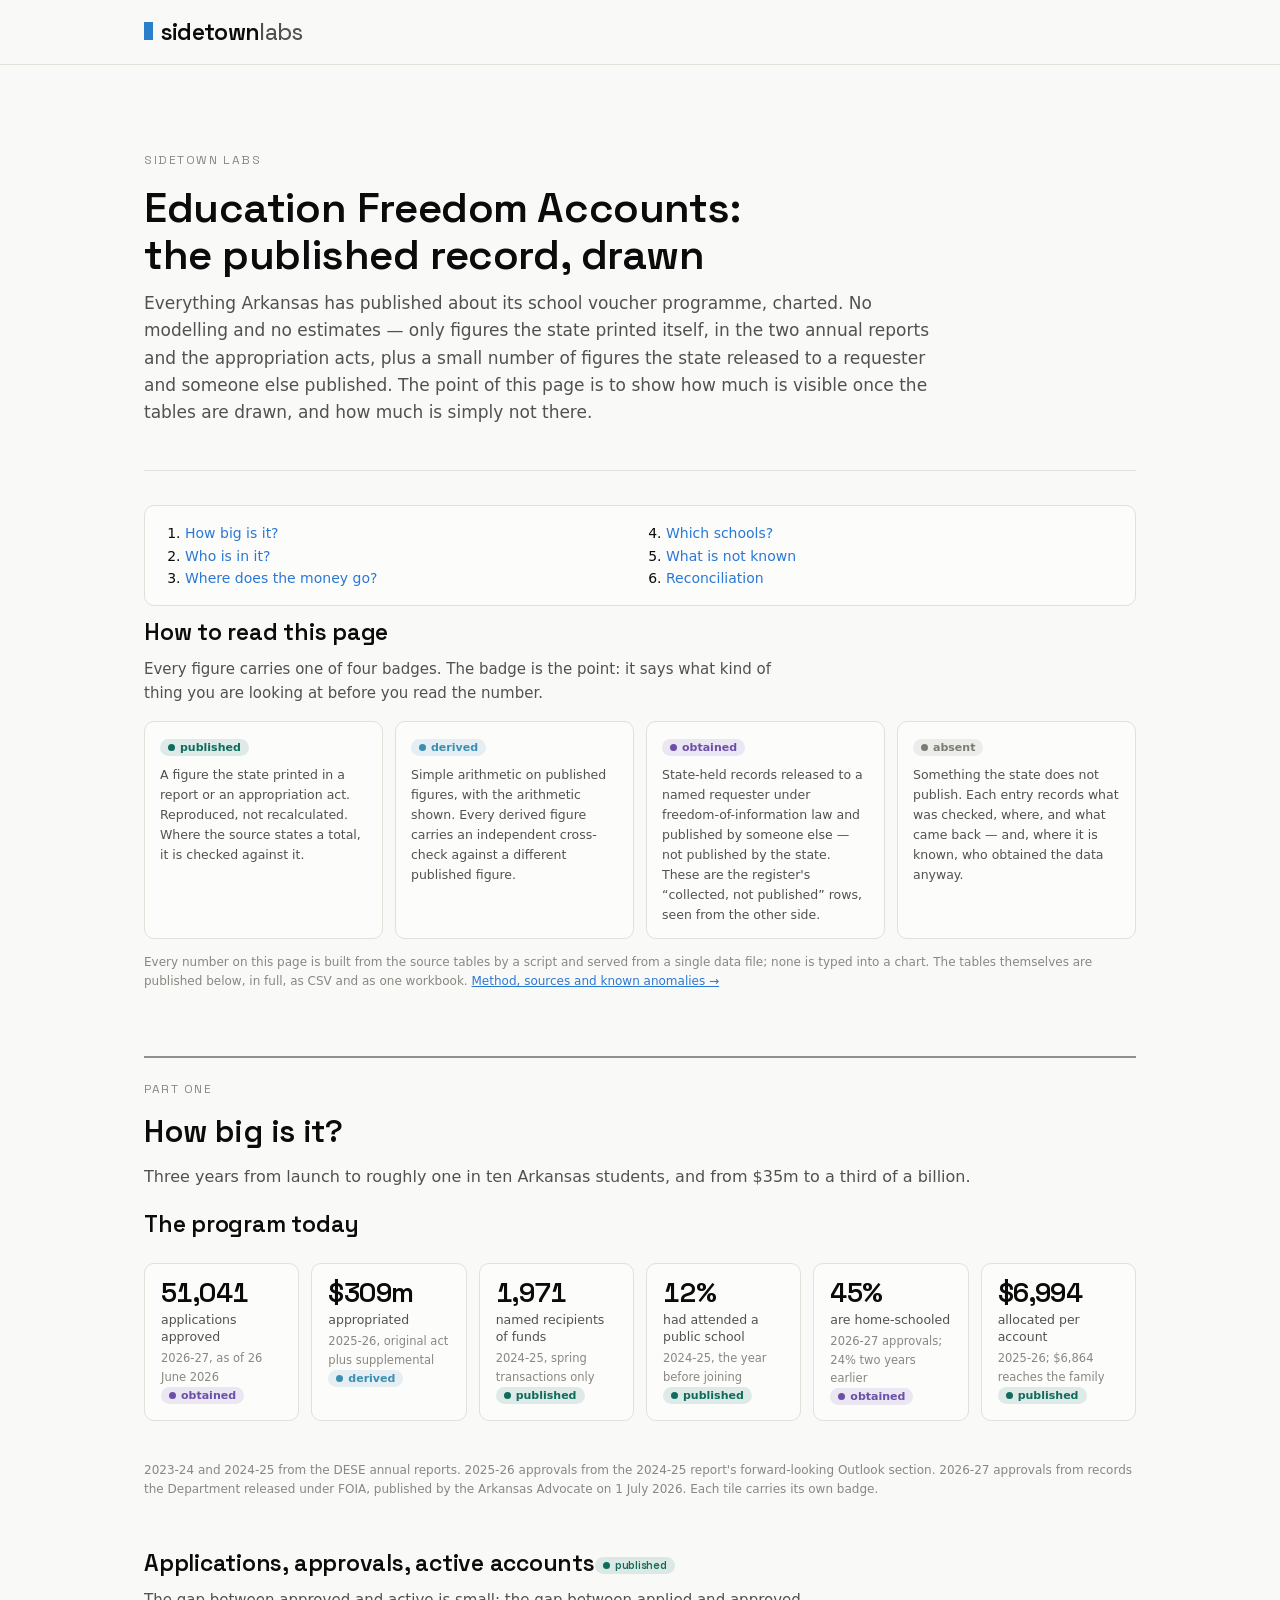
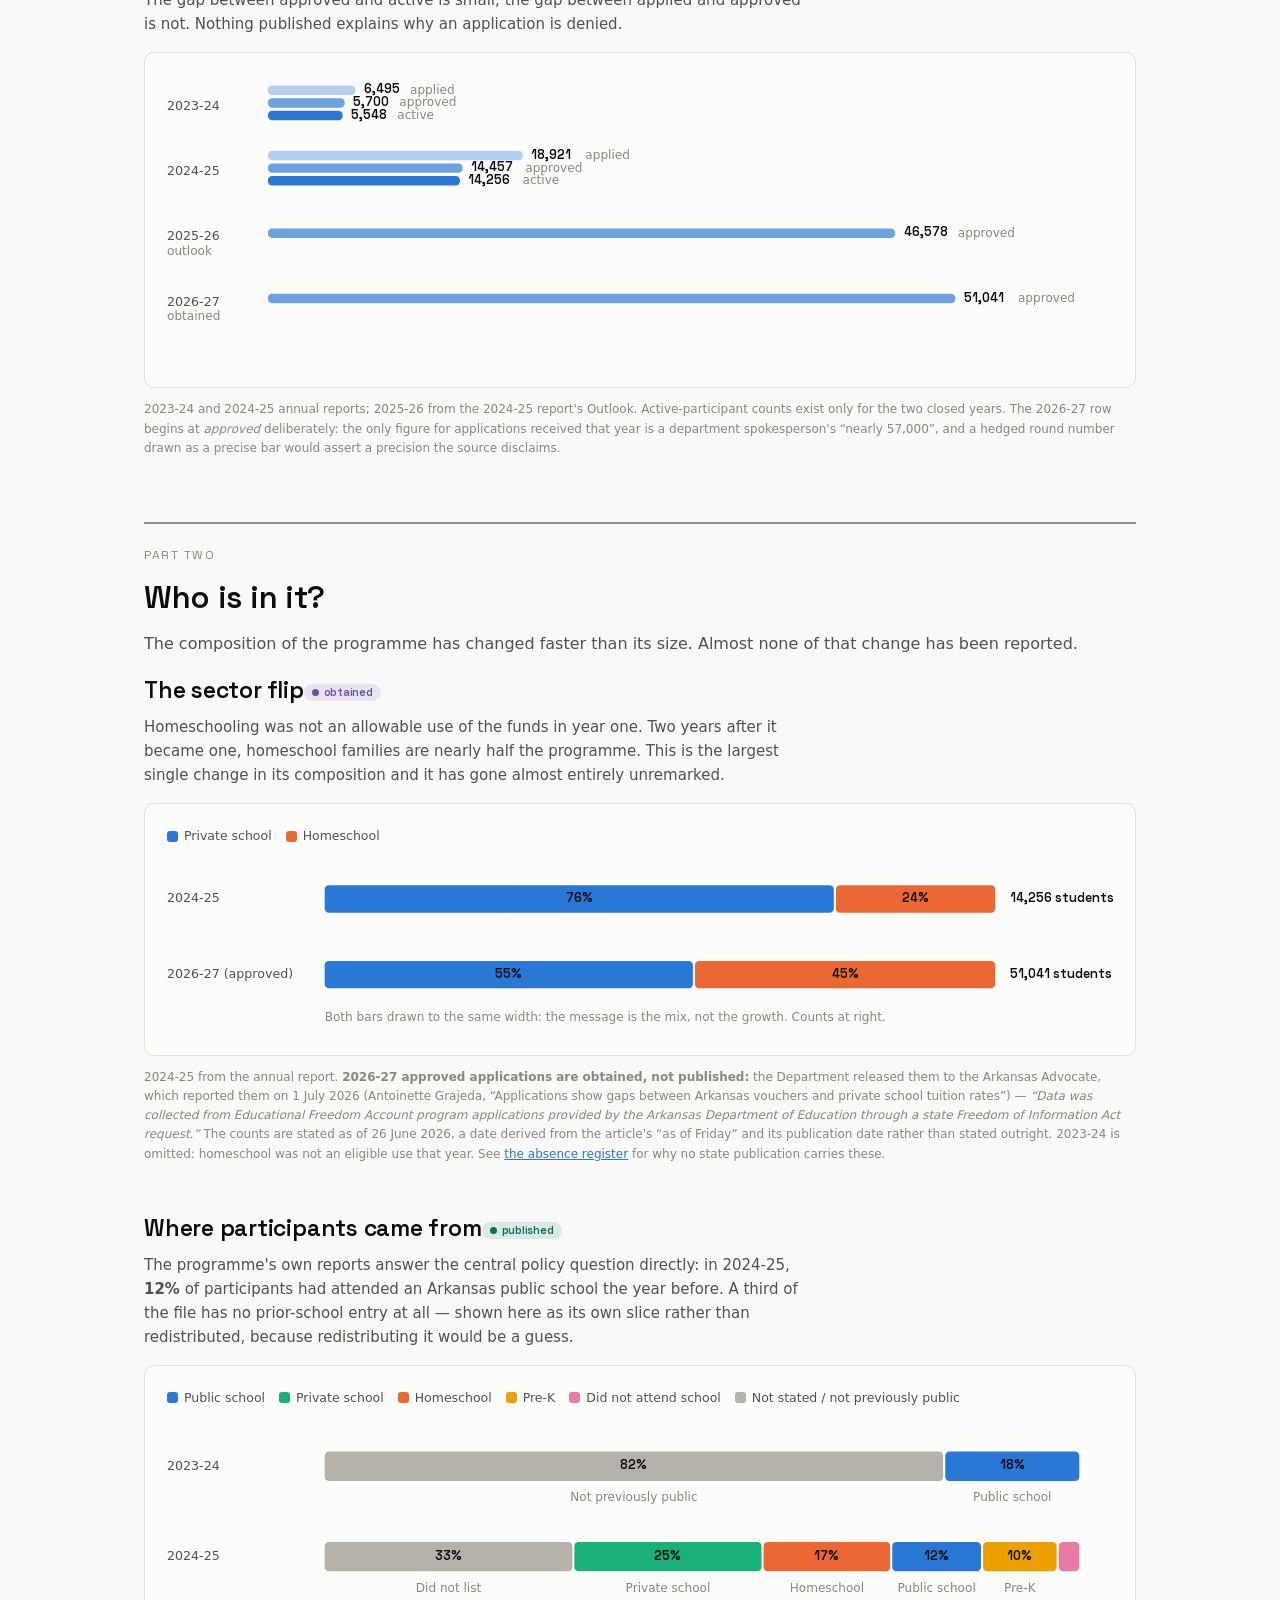
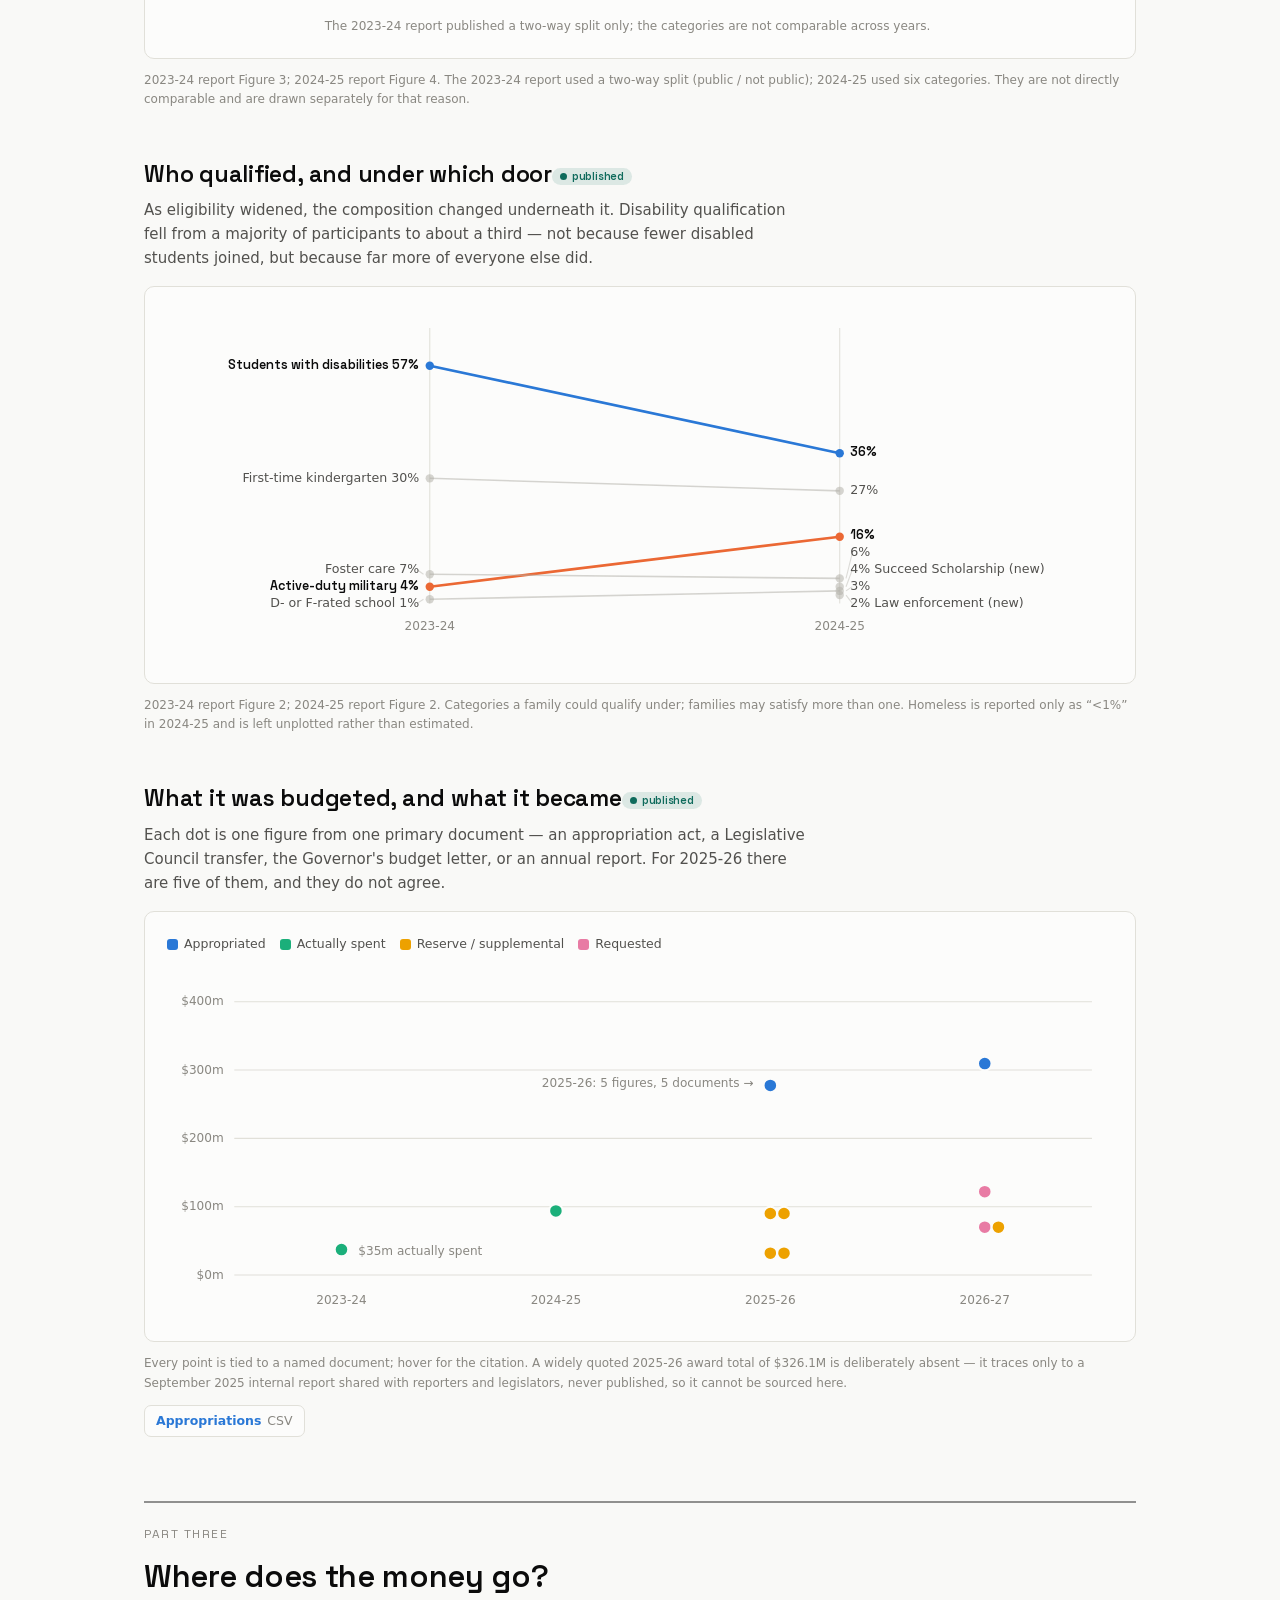
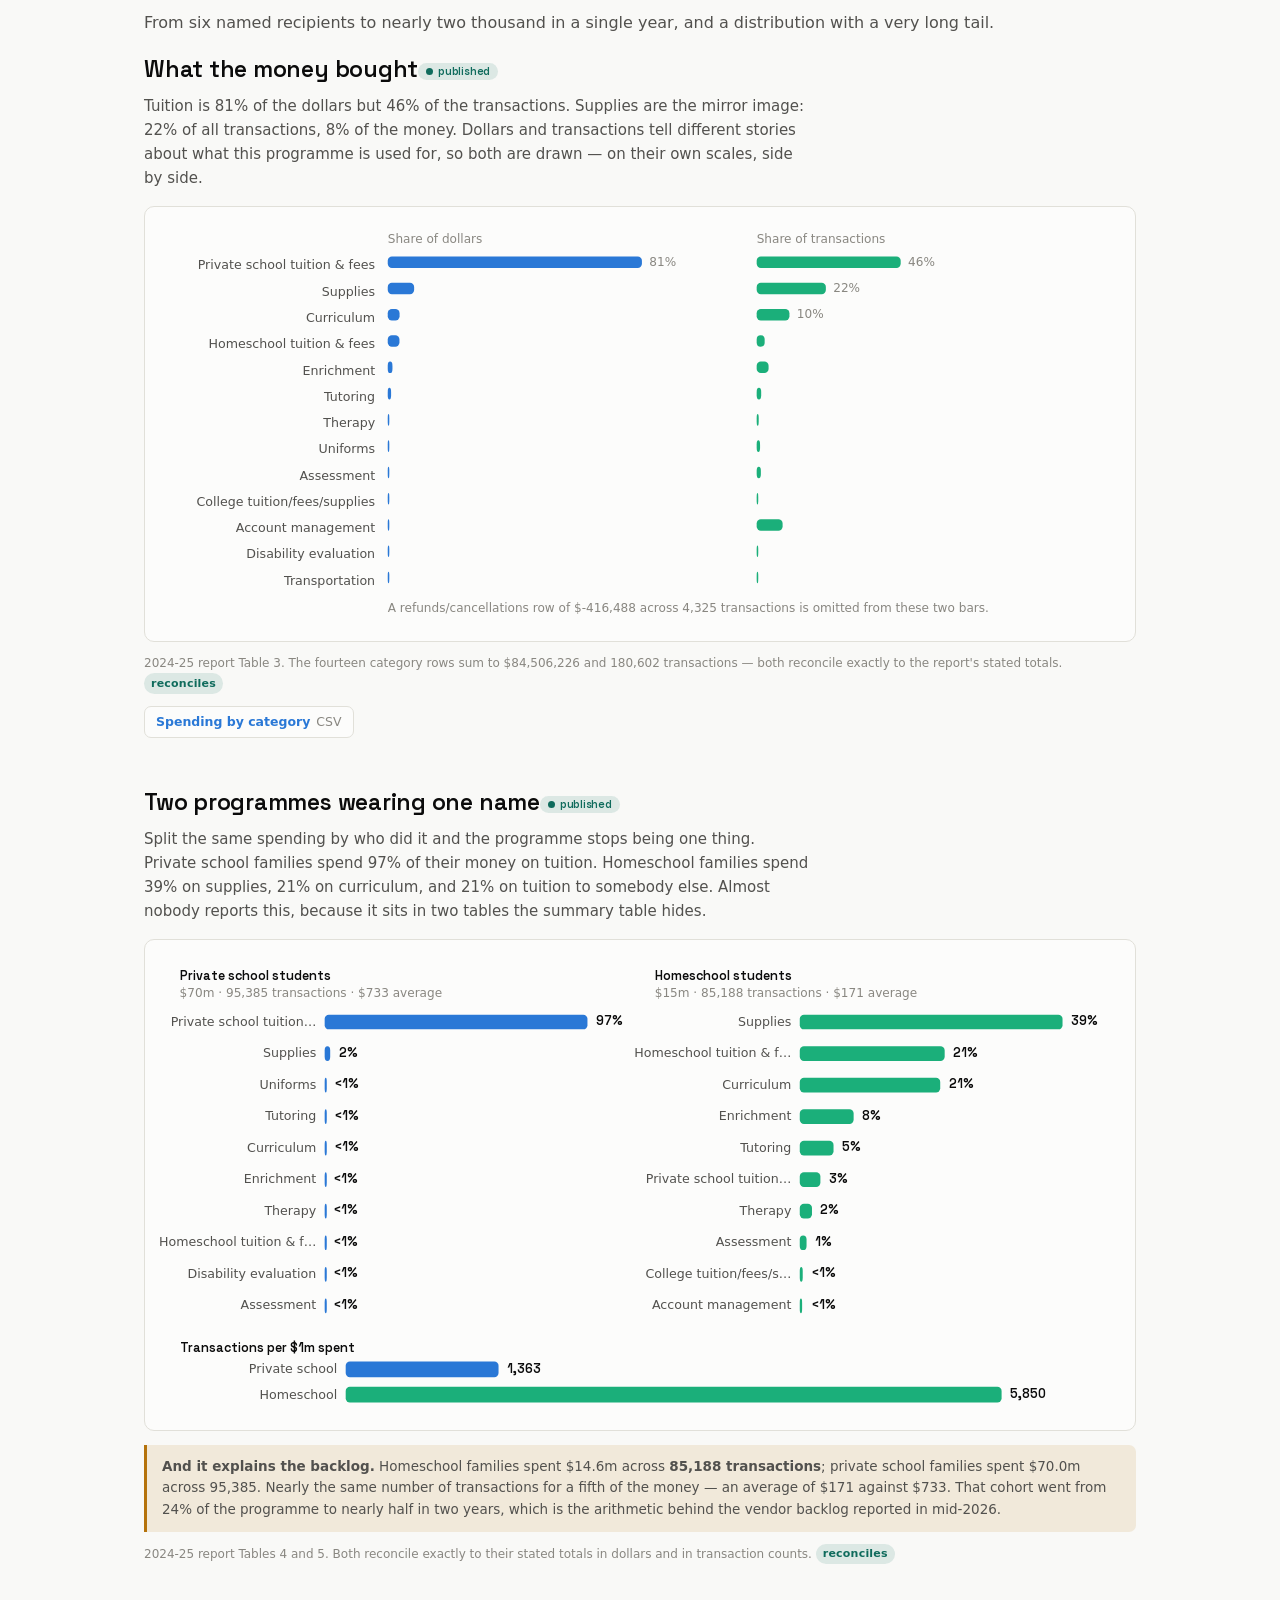
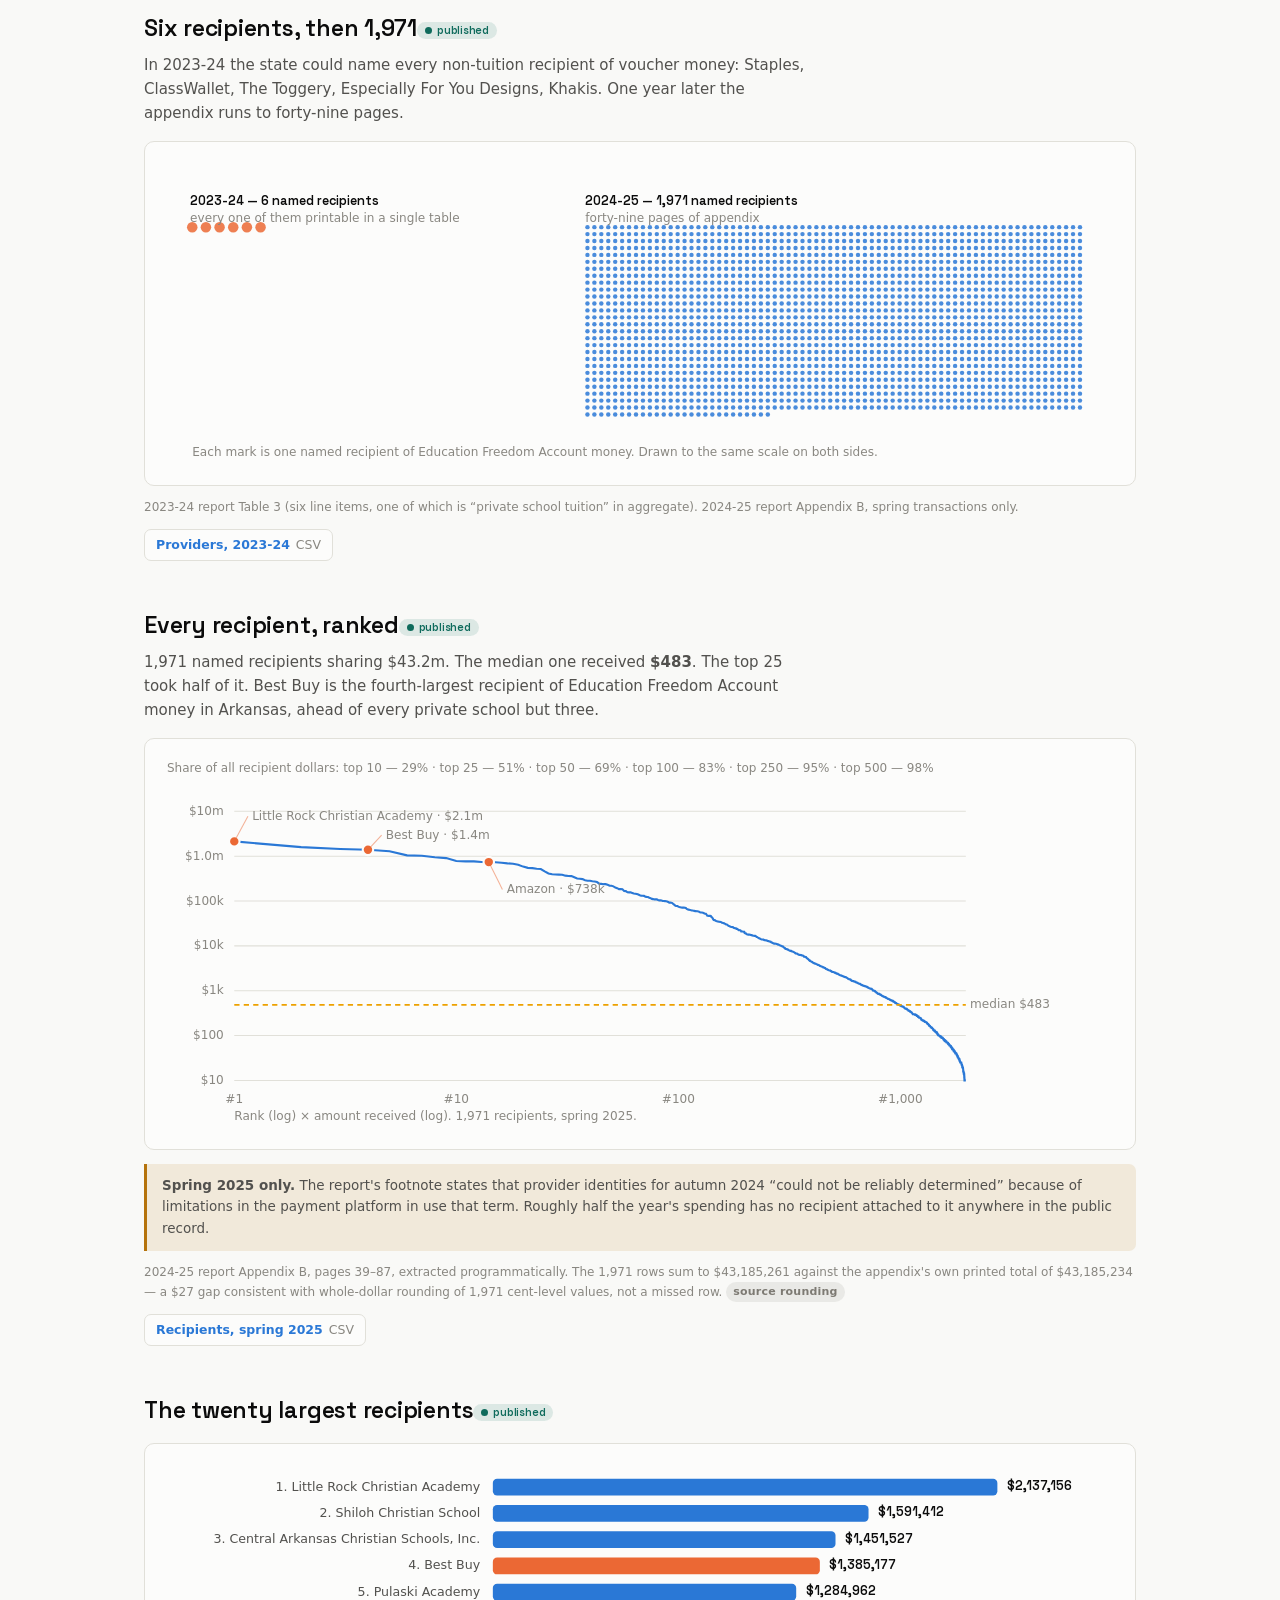
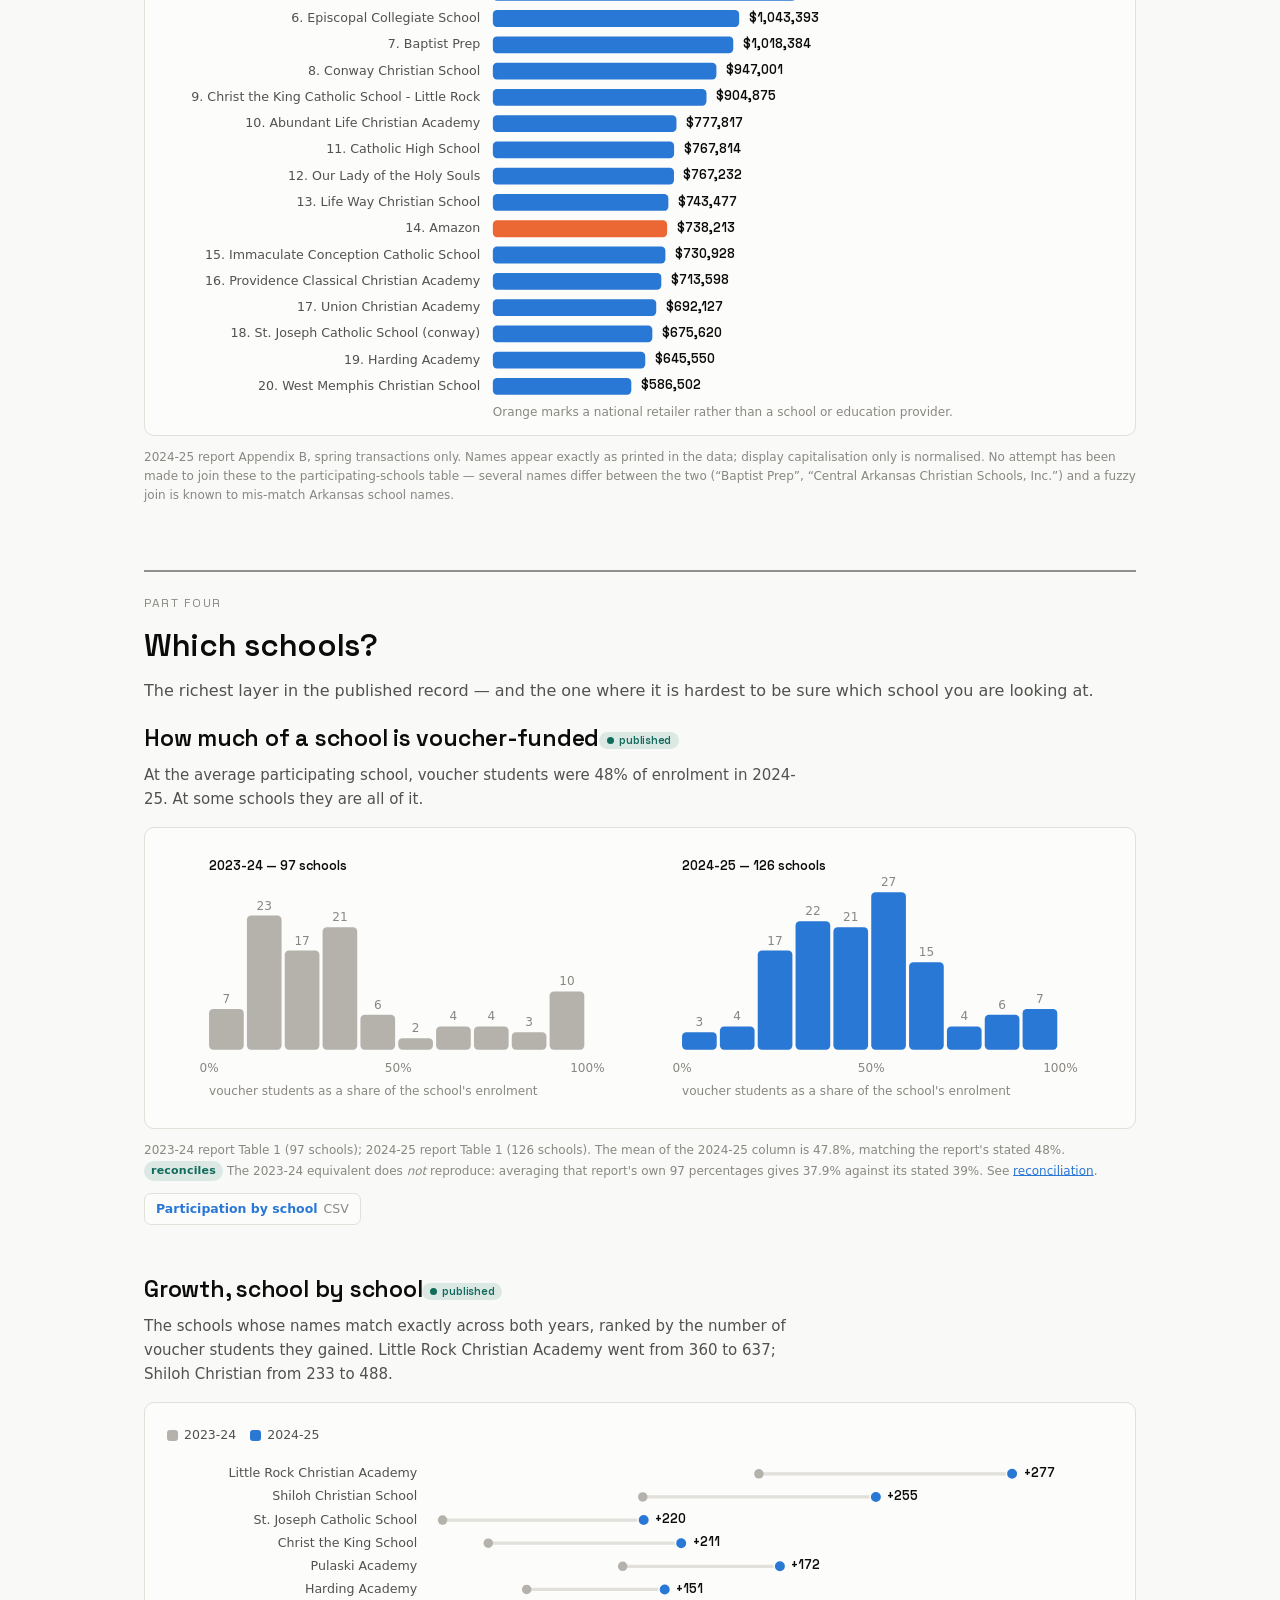
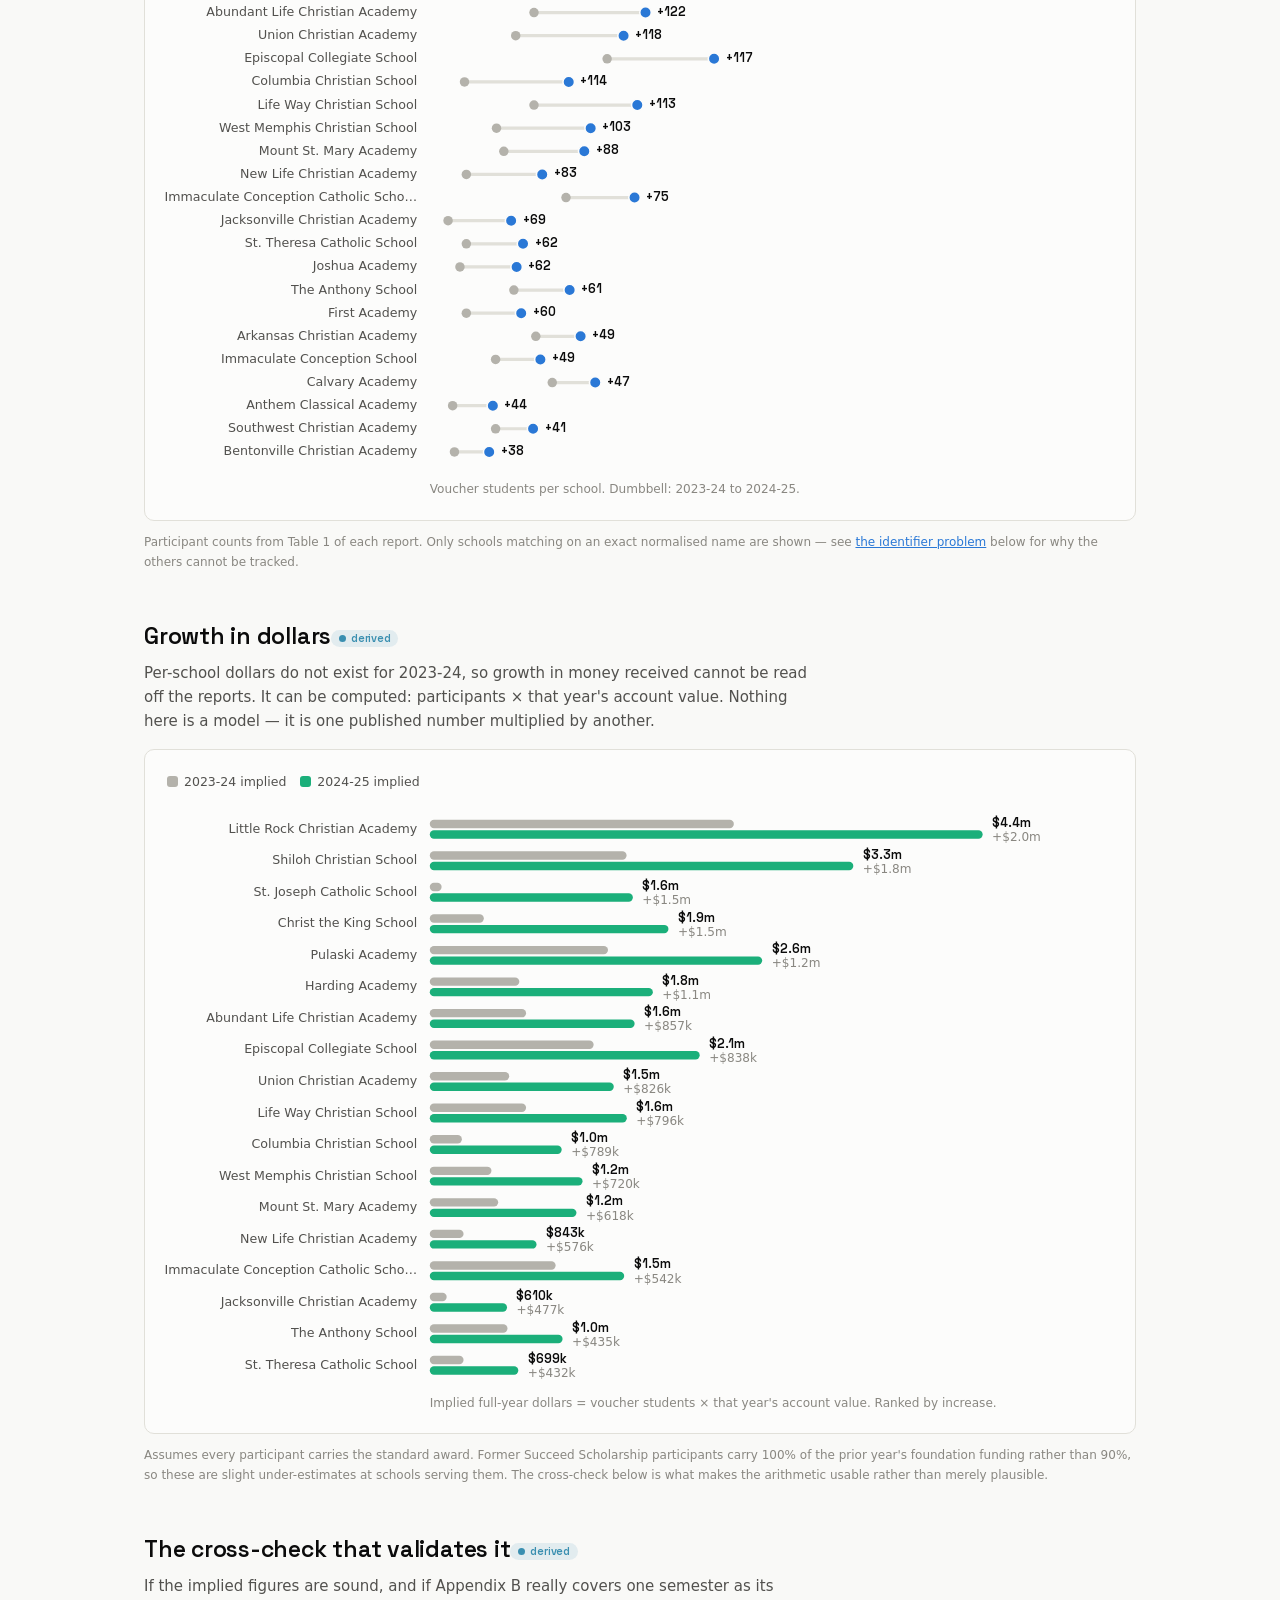
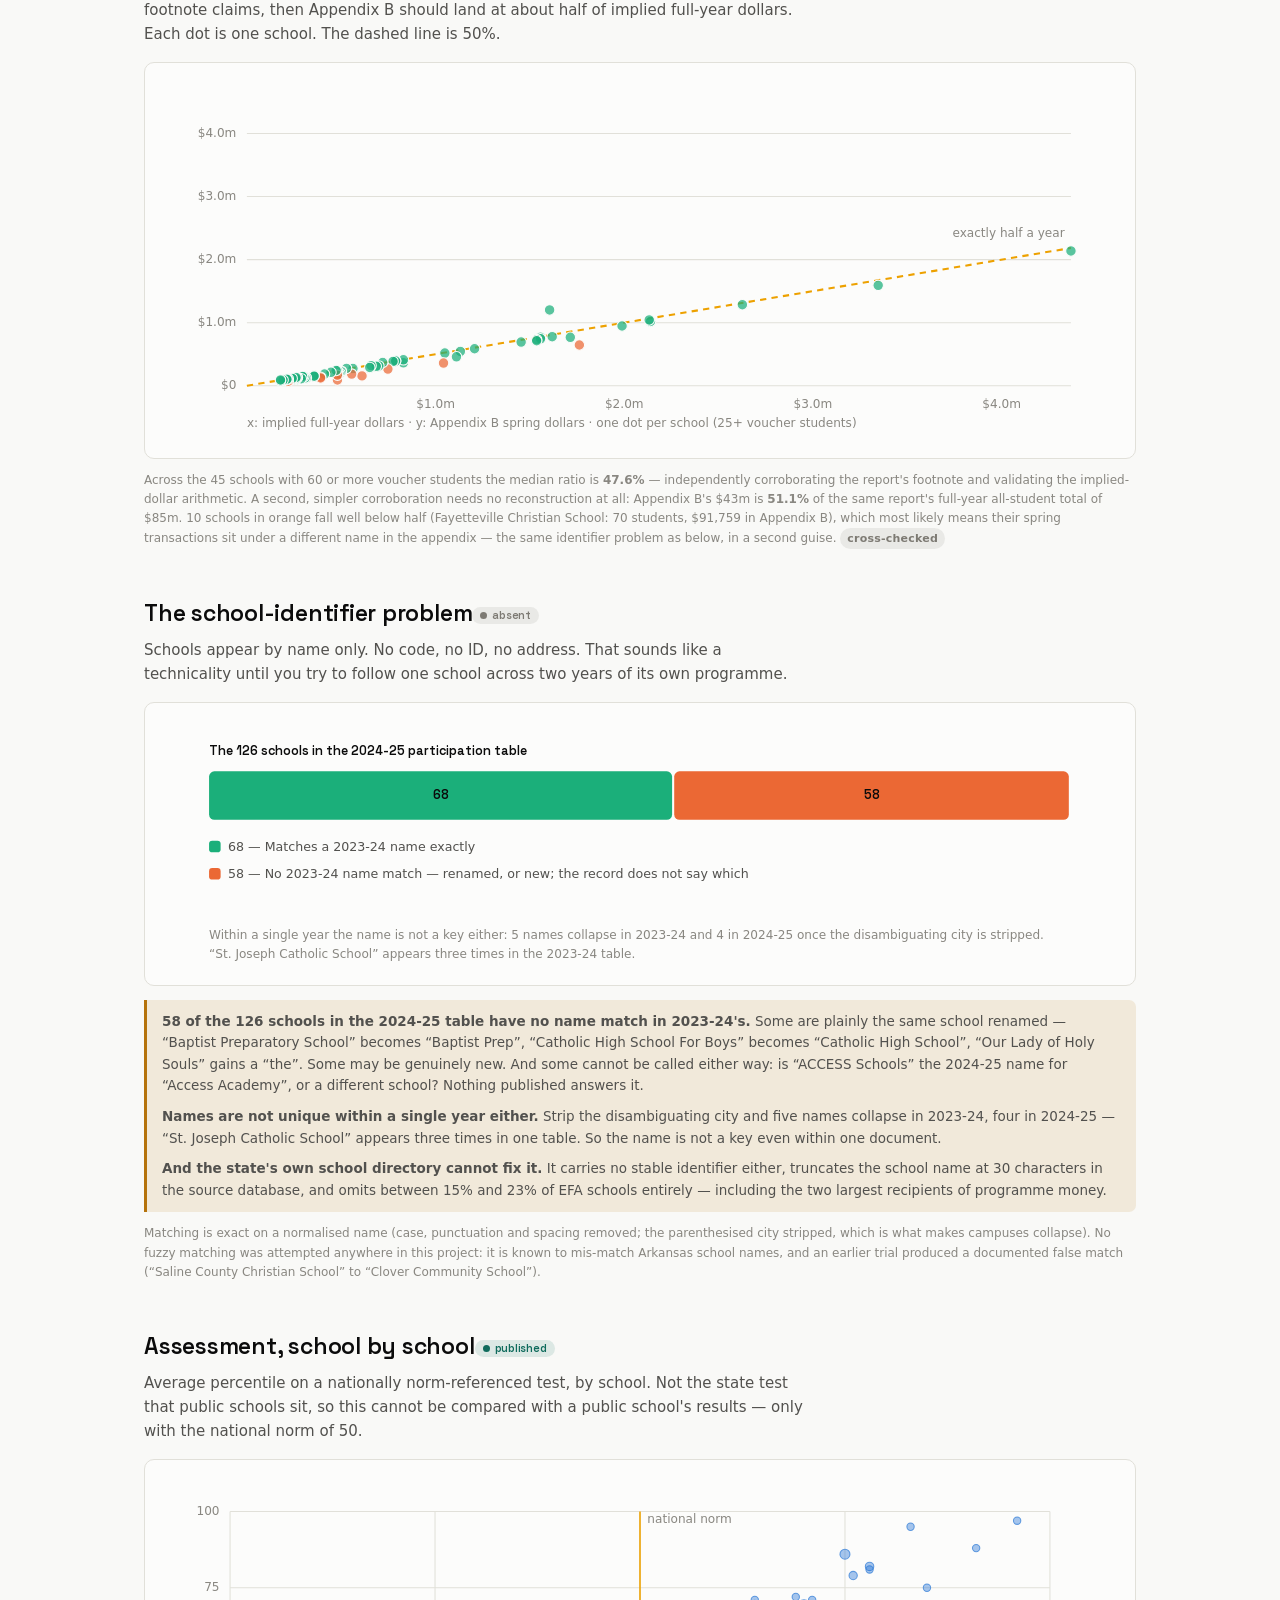
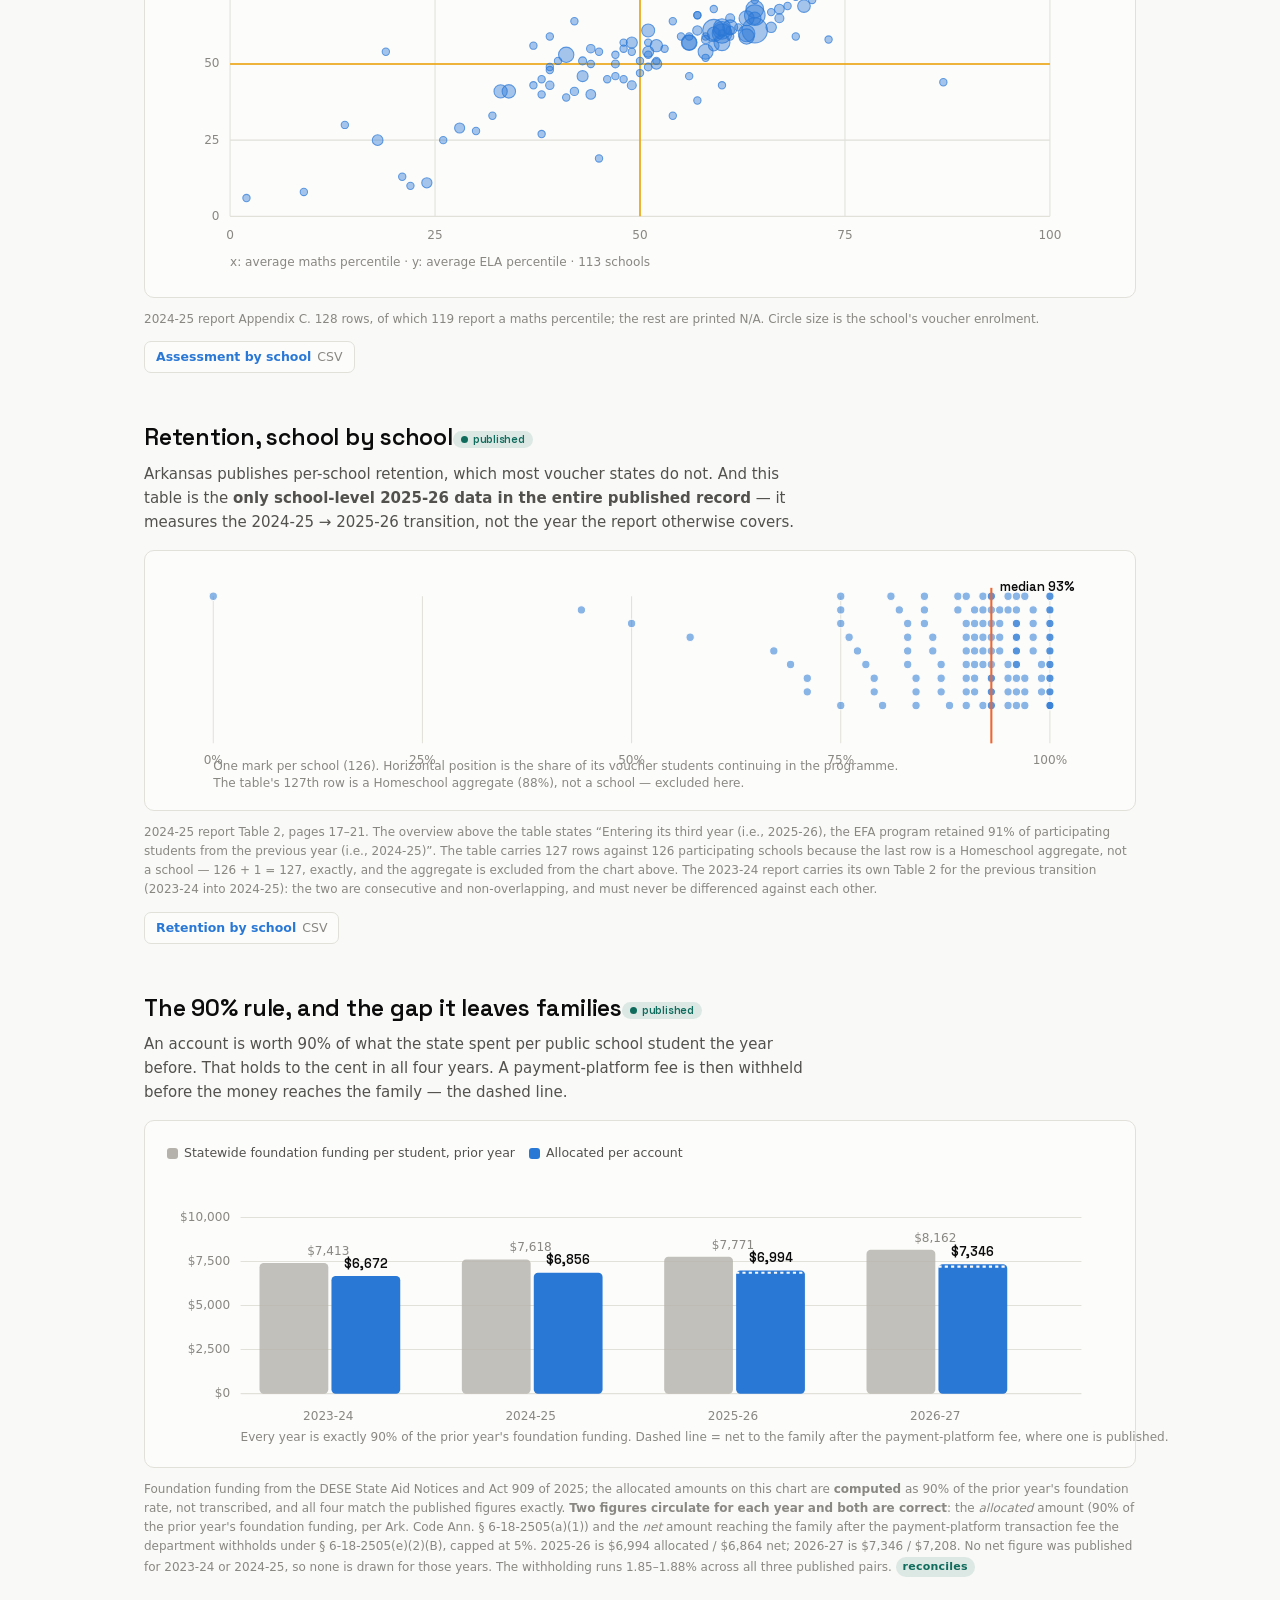
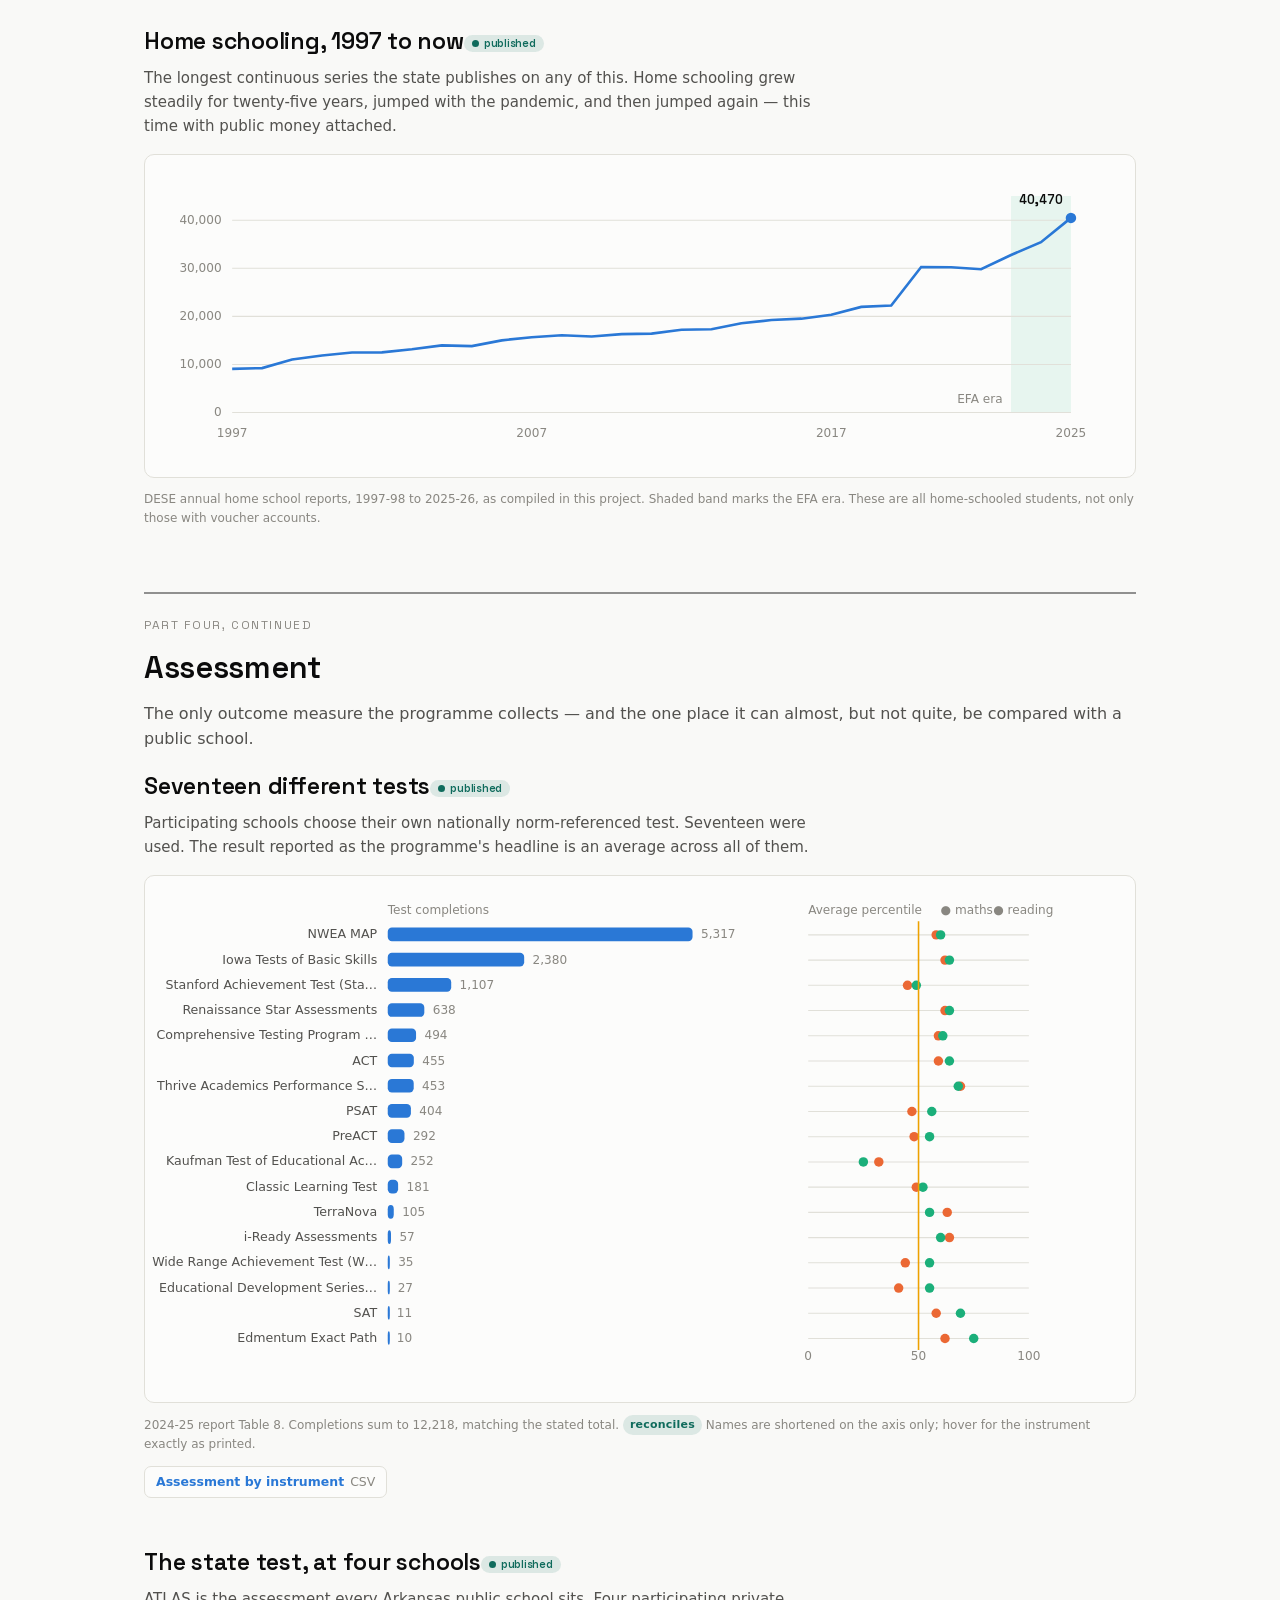
==== index.html @ b0ef3294 "Sync public surface with private source (no prior Private-source-commit marker in OUT_DIR's history " ====
<!doctype html>
<html lang="en">
<head>
<meta charset="utf-8">
<meta name="viewport" content="width=device-width, initial-scale=1">
<title>Education Freedom Accounts — the published record, drawn</title>
<meta name="description" content="Everything Arkansas has published about its Education Freedom Account voucher programme, charted from the state's own reports — with a verified register of what it does not publish.">
<link rel="canonical" href="https://arkansas-efa.sidetownlabs.com/">
<meta property="og:type" content="website">
<meta property="og:title" content="Education Freedom Accounts — the published record, drawn">
<meta property="og:description" content="Everything Arkansas has published about its school voucher programme, charted. Every figure badged published, derived, obtained or absent.">
<meta property="og:url" content="https://arkansas-efa.sidetownlabs.com/">
<meta property="og:image" content="https://arkansas-efa.sidetownlabs.com/og-image.png">
<meta name="twitter:card" content="summary_large_image">
<link rel="icon" type="image/svg+xml" href="favicon.svg">
<link rel="stylesheet" href="app.css">
</head>
<body>
<a class="skip-link" href="#main">Skip to content</a>

<header class="site-header">
  <div class="page-wide">
    <a class="wordmark" href="https://sidetownlabs.com/">
      <span class="caret" aria-hidden="true"></span><span class="st">sidetown</span><span class="lb">labs</span>
    </a>
  </div>
</header>

<div class="page-wide">
<main id="main" tabindex="-1">

<header class="masthead">
  <p class="kicker">Sidetown Labs</p>
  <h1>Education Freedom Accounts:<br>the published record, drawn</h1>
  <p class="lede">Everything Arkansas has published about its school voucher programme, charted.
  No modelling and no estimates — only figures the state printed itself, in the two annual
  reports and the appropriation acts, plus a small number of figures the state released to a
  requester and someone else published. The point of this page is to show how much is visible
  once the tables are drawn, and how much is simply not there.</p>
</header>

<nav class="toc" aria-label="Contents">
  <ol>
    <li><a href="#p1">How big is it?</a></li>
    <li><a href="#p2">Who is in it?</a></li>
    <li><a href="#p3">Where does the money go?</a></li>
    <li><a href="#p4">Which schools?</a></li>
    <li><a href="#p5">What is not known</a></li>
    <li><a href="#recon">Reconciliation</a></li>
  </ol>
</nav>

<section id="howto">
  <h2>How to read this page</h2>
  <p>Every figure carries one of four badges. The badge is the point: it says what kind of thing
  you are looking at before you read the number.</p>
  <div class="howto">
    <div><span class="verify-badge" data-verify="published"><span class="verify-dot"></span>published</span>
      <p>A figure the state printed in a report or an appropriation act. Reproduced, not
      recalculated. Where the source states a total, it is checked against it.</p></div>
    <div><span class="verify-badge" data-verify="derived"><span class="verify-dot"></span>derived</span>
      <p>Simple arithmetic on published figures, with the arithmetic shown. Every derived figure
      carries an independent cross-check against a different published figure.</p></div>
    <div><span class="verify-badge" data-verify="obtained"><span class="verify-dot"></span>obtained</span>
      <p>State-held records released to a named requester under freedom-of-information law and
      published by someone else &mdash; not published by the state. These are the register's
      &ldquo;collected, not published&rdquo; rows, seen from the other side.</p></div>
    <div><span class="verify-badge" data-verify="absent"><span class="verify-dot"></span>absent</span>
      <p>Something the state does not publish. Each entry records what was checked, where, and
      what came back &mdash; and, where it is known, who obtained the data anyway.</p></div>
  </div>
  <p class="srcline" style="margin-top:14px">Every number on this page is built from the source
  tables by a script and served from a single data file; none is typed into a chart. The tables
  themselves are published below, in full, as CSV and as one workbook.
  <a href="methodology.html">Method, sources and known anomalies &rarr;</a></p>
</section>

<!-- ══ PART ONE ══════════════════════════════════════════════════════════ -->
<div class="part" id="p1"><p class="n">Part one</p><h2>How big is it?</h2>
<p>Three years from launch to roughly one in ten Arkansas students, and from $35m to a third of
a billion.</p></div>

<section id="scale">
  <h2>The program today</h2>
  <div class="hero-stats" id="kpis"></div>
  <p class="srcline">2023-24 and 2024-25 from the DESE annual reports. 2025-26 approvals from the
  2024-25 report's forward-looking Outlook section. 2026-27 approvals from records the Department
  released under FOIA, published by the Arkansas Advocate on 1 July 2026. Each tile carries its
  own badge.</p>
</section>

<section id="funnel">
  <h2>Applications, approvals, active accounts<span class="verify-badge" data-verify="published"><span class="verify-dot"></span>published</span></h2>
  <p>The gap between approved and active is small; the gap between applied and approved is not.
  Nothing published explains why an application is denied.</p>
  <div class="card"><div id="c-funnel"></div></div>
  <p class="srcline">2023-24 and 2024-25 annual reports; 2025-26 from the 2024-25 report's Outlook.
  Active-participant counts exist only for the two closed years. The 2026-27 row begins at
  <em>approved</em> deliberately: the only figure for applications received that year is a
  department spokesperson's &ldquo;nearly 57,000&rdquo;, and a hedged round number drawn as a
  precise bar would assert a precision the source disclaims.</p>
</section>

<!-- ══ PART TWO ══════════════════════════════════════════════════════════ -->
<div class="part" id="p2"><p class="n">Part two</p><h2>Who is in it?</h2>
<p>The composition of the programme has changed faster than its size. Almost none of that change
has been reported.</p></div>

<section id="sector">
  <h2>The sector flip<span class="verify-badge" data-verify="obtained"><span class="verify-dot"></span>obtained</span></h2>
  <p>Homeschooling was not an allowable use of the funds in year one. Two years after it became
  one, homeschool families are nearly half the programme. This is the largest single change in
  its composition and it has gone almost entirely unremarked.</p>
  <div class="card">
    <div class="legend">
      <span class="key"><i class="sw" style="background:var(--cat-1)"></i>Private school</span>
      <span class="key"><i class="sw" style="background:var(--cat-2)"></i>Homeschool</span>
    </div>
    <div id="c-sector"></div>
  </div>
  <p class="srcline">2024-25 from the annual report. <strong>2026-27 approved applications are
  obtained, not published:</strong> the Department released them to the Arkansas Advocate, which
  reported them on 1 July 2026 (Antoinette Grajeda, &ldquo;Applications show gaps between Arkansas
  vouchers and private school tuition rates&rdquo;) &mdash; <em>&ldquo;Data was collected from
  Educational Freedom Account program applications provided by the Arkansas Department of
  Education through a state Freedom of Information Act request.&rdquo;</em> The counts are stated
  as of 26&nbsp;June&nbsp;2026, a date derived from the article's &ldquo;as of Friday&rdquo; and
  its publication date rather than stated outright. 2023-24 is omitted: homeschool was not an
  eligible use that year. See <a href="#ns">the absence register</a> for why no state publication
  carries these.</p>
</section>

<section id="prior">
  <h2>Where participants came from<span class="verify-badge" data-verify="published"><span class="verify-dot"></span>published</span></h2>
  <p>The programme's own reports answer the central policy question directly: in 2024-25,
  <strong>12%</strong> of participants had attended an Arkansas public school the year before.
  A third of the file has no prior-school entry at all &mdash; shown here as its own slice rather
  than redistributed, because redistributing it would be a guess.</p>
  <div class="card">
    <div class="legend">
      <span class="key"><i class="sw" style="background:var(--cat-1)"></i>Public school</span>
      <span class="key"><i class="sw" style="background:var(--cat-3)"></i>Private school</span>
      <span class="key"><i class="sw" style="background:var(--cat-2)"></i>Homeschool</span>
      <span class="key"><i class="sw" style="background:var(--cat-7)"></i>Pre-K</span>
      <span class="key"><i class="sw" style="background:var(--cat-6)"></i>Did not attend school</span>
      <span class="key"><i class="sw" style="background:var(--neutral)"></i>Not stated / not previously public</span>
    </div>
    <div id="c-prior"></div>
  </div>
  <p class="srcline">2023-24 report Figure 3; 2024-25 report Figure 4. The 2023-24 report used a
  two-way split (public / not public); 2024-25 used six categories. They are not directly
  comparable and are drawn separately for that reason.</p>
</section>

<section id="elig">
  <h2>Who qualified, and under which door<span class="verify-badge" data-verify="published"><span class="verify-dot"></span>published</span></h2>
  <p>As eligibility widened, the composition changed underneath it. Disability qualification fell
  from a majority of participants to about a third &mdash; not because fewer disabled students
  joined, but because far more of everyone else did.</p>
  <div class="card"><div id="c-elig"></div></div>
  <p class="srcline">2023-24 report Figure 2; 2024-25 report Figure 2. Categories a family could
  qualify under; families may satisfy more than one. Homeless is reported only as
  &ldquo;&lt;1%&rdquo; in 2024-25 and is left unplotted rather than estimated.</p>
</section>

<section id="money">
  <h2>What it was budgeted, and what it became<span class="verify-badge" data-verify="published"><span class="verify-dot"></span>published</span></h2>
  <p>Each dot is one figure from one primary document &mdash; an appropriation act, a Legislative
  Council transfer, the Governor's budget letter, or an annual report. For 2025-26 there are five
  of them, and they do not agree.</p>
  <div class="card">
    <div class="legend">
      <span class="key"><i class="sw" style="background:var(--cat-1)"></i>Appropriated</span>
      <span class="key"><i class="sw" style="background:var(--cat-3)"></i>Actually spent</span>
      <span class="key"><i class="sw" style="background:var(--cat-7)"></i>Reserve / supplemental</span>
      <span class="key"><i class="sw" style="background:var(--cat-6)"></i>Requested</span>
    </div>
    <div id="c-money"></div>
  </div>
  <p class="srcline">Every point is tied to a named document; hover for the citation. A widely
  quoted 2025-26 award total of $326.1M is deliberately absent &mdash; it traces only to a
  September 2025 internal report shared with reporters and legislators, never published, so it
  cannot be sourced here.</p>
  <div class="downloads" data-downloads="efa-appropriations.csv"></div>
</section>

<!-- ══ PART THREE ════════════════════════════════════════════════════════ -->
<div class="part" id="p3"><p class="n">Part three</p><h2>Where does the money go?</h2>
<p>From six named recipients to nearly two thousand in a single year, and a distribution with a
very long tail.</p></div>

<section id="cats">
  <h2>What the money bought<span class="verify-badge" data-verify="published"><span class="verify-dot"></span>published</span></h2>
  <p>Tuition is 81% of the dollars but 46% of the transactions. Supplies are the mirror image:
  22% of all transactions, 8% of the money. Dollars and transactions tell different stories about
  what this programme is used for, so both are drawn &mdash; on their own scales, side by side.</p>
  <div class="card"><div id="c-cats"></div></div>
  <p class="srcline">2024-25 report Table 3. The fourteen category rows sum to $84,506,226 and
  180,602 transactions &mdash; both reconcile exactly to the report's stated totals.
  <span class="pill exact">reconciles</span></p>
  <div class="downloads" data-downloads="efa-spending-by-category.csv"></div>
</section>

<section id="twoprog">
  <h2>Two programmes wearing one name<span class="verify-badge" data-verify="published"><span class="verify-dot"></span>published</span></h2>
  <p>Split the same spending by who did it and the programme stops being one thing. Private
  school families spend 97% of their money on tuition. Homeschool families spend 39% on supplies,
  21% on curriculum, and 21% on tuition to somebody else. Almost nobody reports this, because it
  sits in two tables the summary table hides.</p>
  <div class="card"><div id="c-twoprog"></div></div>
  <div class="note"><p><strong>And it explains the backlog.</strong> Homeschool families spent
  $14.6m across <strong>85,188 transactions</strong>; private school families spent $70.0m across
  95,385. Nearly the same number of transactions for a fifth of the money &mdash; an average of
  $171 against $733. That cohort went from 24% of the programme to nearly half in two years,
  which is the arithmetic behind the vendor backlog reported in mid-2026.</p></div>
  <p class="srcline">2024-25 report Tables 4 and 5. Both reconcile exactly to their stated totals
  in dollars and in transaction counts. <span class="pill exact">reconciles</span></p>
</section>

<section id="explosion">
  <h2>Six recipients, then 1,971<span class="verify-badge" data-verify="published"><span class="verify-dot"></span>published</span></h2>
  <p>In 2023-24 the state could name every non-tuition recipient of voucher money: Staples,
  ClassWallet, The Toggery, Especially For You Designs, Khakis. One year later the appendix runs
  to forty-nine pages.</p>
  <div class="card"><div id="c-explosion"></div></div>
  <p class="srcline">2023-24 report Table 3 (six line items, one of which is &ldquo;private school
  tuition&rdquo; in aggregate). 2024-25 report Appendix B, spring transactions only.</p>
  <div class="downloads" data-downloads="efa-providers-2023-24.csv"></div>
</section>

<section id="conc">
  <h2>Every recipient, ranked<span class="verify-badge" data-verify="published"><span class="verify-dot"></span>published</span></h2>
  <p>1,971 named recipients sharing $43.2m. The median one received <strong>$483</strong>.
  The top 25 took half of it. Best Buy is the fourth-largest recipient of Education Freedom
  Account money in Arkansas, ahead of every private school but three.</p>
  <div class="card"><p class="srcline" id="conc-summary" style="margin:0 0 6px"></p><div id="c-conc"></div></div>
  <div class="note"><p><strong>Spring 2025 only.</strong> The report's footnote states that
  provider identities for autumn 2024 &ldquo;could not be reliably determined&rdquo; because of
  limitations in the payment platform in use that term. Roughly half the year's spending has no
  recipient attached to it anywhere in the public record.</p></div>
  <p class="srcline">2024-25 report Appendix B, pages 39&ndash;87, extracted programmatically. The
  1,971 rows sum to $43,185,261 against the appendix's own printed total of $43,185,234 &mdash; a
  $27 gap consistent with whole-dollar rounding of 1,971 cent-level values, not a missed row.
  <span class="pill obs">source rounding</span></p>
  <div class="downloads" data-downloads="efa-recipients-2024-25-spring.csv"></div>
</section>

<section id="top">
  <h2>The twenty largest recipients<span class="verify-badge" data-verify="published"><span class="verify-dot"></span>published</span></h2>
  <div class="card"><div id="c-top"></div></div>
  <p class="srcline">2024-25 report Appendix B, spring transactions only. Names appear exactly as
  printed in the data; display capitalisation only is normalised. No attempt has been made to
  join these to the participating-schools table &mdash; several names differ between the two
  (&ldquo;Baptist Prep&rdquo;, &ldquo;Central Arkansas Christian Schools, Inc.&rdquo;) and a fuzzy
  join is known to mis-match Arkansas school names.</p>
</section>

<!-- ══ PART FOUR ═════════════════════════════════════════════════════════ -->
<div class="part" id="p4"><p class="n">Part four</p><h2>Which schools?</h2>
<p>The richest layer in the published record &mdash; and the one where it is hardest to be sure
which school you are looking at.</p></div>

<section id="share">
  <h2>How much of a school is voucher-funded<span class="verify-badge" data-verify="published"><span class="verify-dot"></span>published</span></h2>
  <p>At the average participating school, voucher students were 48% of enrolment in 2024-25.
  At some schools they are all of it.</p>
  <div class="card"><div id="c-share"></div></div>
  <p class="srcline">2023-24 report Table 1 (97 schools); 2024-25 report Table 1 (126 schools).
  The mean of the 2024-25 column is 47.8%, matching the report's stated 48%.
  <span class="pill exact">reconciles</span> The 2023-24 equivalent does <em>not</em> reproduce:
  averaging that report's own 97 percentages gives 37.9% against its stated 39%. See
  <a href="#recon">reconciliation</a>.</p>
  <div class="downloads" data-downloads="efa-participation-by-school.csv"></div>
</section>

<section id="growth">
  <h2>Growth, school by school<span class="verify-badge" data-verify="published"><span class="verify-dot"></span>published</span></h2>
  <p>The schools whose names match exactly across both years, ranked by the number of voucher
  students they gained. Little Rock Christian Academy went from 360 to 637; Shiloh Christian from
  233 to 488.</p>
  <div class="card">
    <div class="legend">
      <span class="key"><i class="sw" style="background:var(--neutral)"></i>2023-24</span>
      <span class="key"><i class="sw" style="background:var(--cat-1)"></i>2024-25</span>
    </div>
    <div id="c-growth"></div>
  </div>
  <p class="srcline">Participant counts from Table 1 of each report. Only schools matching on an
  exact normalised name are shown &mdash; see <a href="#identity">the identifier problem</a> below
  for why the others cannot be tracked.</p>
</section>

<section id="implied">
  <h2>Growth in dollars<span class="verify-badge" data-verify="derived"><span class="verify-dot"></span>derived</span></h2>
  <p>Per-school dollars do not exist for 2023-24, so growth in money received cannot be read off
  the reports. It can be computed: participants &times; that year's account value. Nothing here is
  a model &mdash; it is one published number multiplied by another.</p>
  <div class="card">
    <div class="legend">
      <span class="key"><i class="sw" style="background:var(--neutral)"></i>2023-24 implied</span>
      <span class="key"><i class="sw" style="background:var(--cat-3)"></i>2024-25 implied</span>
    </div>
    <div id="c-implied"></div>
  </div>
  <p class="srcline">Assumes every participant carries the standard award. Former Succeed
  Scholarship participants carry 100% of the prior year's foundation funding rather than 90%, so
  these are slight under-estimates at schools serving them. The cross-check below is what makes
  the arithmetic usable rather than merely plausible.</p>
</section>

<section id="semester">
  <h2>The cross-check that validates it<span class="verify-badge" data-verify="derived"><span class="verify-dot"></span>derived</span></h2>
  <p>If the implied figures are sound, and if Appendix B really covers one semester as its
  footnote claims, then Appendix B should land at about half of implied full-year dollars.
  Each dot is one school. The dashed line is 50%.</p>
  <div class="card"><div id="c-semester"></div></div>
  <p class="srcline" id="sem-note"></p>
</section>

<section id="identity">
  <h2>The school-identifier problem<span class="verify-badge" data-verify="absent"><span class="verify-dot"></span>absent</span></h2>
  <p>Schools appear by name only. No code, no ID, no address. That sounds like a technicality
  until you try to follow one school across two years of its own programme.</p>
  <div class="card"><div id="c-identity"></div></div>
  <div class="note"><p><strong>58 of the 126 schools in the 2024-25 table have no name match in
  2023-24's.</strong> Some are plainly the same school renamed &mdash; &ldquo;Baptist Preparatory
  School&rdquo; becomes &ldquo;Baptist Prep&rdquo;, &ldquo;Catholic High School For Boys&rdquo;
  becomes &ldquo;Catholic High School&rdquo;, &ldquo;Our Lady of Holy Souls&rdquo; gains a
  &ldquo;the&rdquo;. Some may be genuinely new. And some cannot be called either way: is
  &ldquo;ACCESS Schools&rdquo; the 2024-25 name for &ldquo;Access Academy&rdquo;, or a different
  school? Nothing published answers it.</p>
  <p><strong>Names are not unique within a single year either.</strong> Strip the disambiguating
  city and five names collapse in 2023-24, four in 2024-25 &mdash; &ldquo;St. Joseph Catholic
  School&rdquo; appears three times in one table. So the name is not a key even within one
  document.</p>
  <p><strong>And the state's own school directory cannot fix it.</strong> It carries no stable
  identifier either, truncates the school name at 30 characters in the source database, and omits
  between 15% and 23% of EFA schools entirely &mdash; including the two largest recipients of
  programme money.</p></div>
  <p class="srcline">Matching is exact on a normalised name (case, punctuation and spacing removed;
  the parenthesised city stripped, which is what makes campuses collapse). No fuzzy matching was
  attempted anywhere in this project: it is known to mis-match Arkansas school names, and an
  earlier trial produced a documented false match (&ldquo;Saline County Christian School&rdquo; to
  &ldquo;Clover Community School&rdquo;).</p>
</section>

<section id="assess">
  <h2>Assessment, school by school<span class="verify-badge" data-verify="published"><span class="verify-dot"></span>published</span></h2>
  <p>Average percentile on a nationally norm-referenced test, by school. Not the state test that
  public schools sit, so this cannot be compared with a public school's results &mdash; only with
  the national norm of 50.</p>
  <div class="card"><div id="c-assess"></div></div>
  <p class="srcline">2024-25 report Appendix C. 128 rows, of which 119 report a maths percentile;
  the rest are printed N/A. Circle size is the school's voucher enrolment.</p>
  <div class="downloads" data-downloads="efa-assessment-by-school.csv"></div>
</section>

<section id="ret">
  <h2>Retention, school by school<span class="verify-badge" data-verify="published"><span class="verify-dot"></span>published</span></h2>
  <p>Arkansas publishes per-school retention, which most voucher states do not. And this table is
  the <strong>only school-level 2025-26 data in the entire published record</strong> &mdash; it
  measures the 2024-25 &rarr; 2025-26 transition, not the year the report otherwise covers.</p>
  <div class="card"><div id="c-ret"></div></div>
  <p class="srcline">2024-25 report Table 2, pages 17&ndash;21. The overview above the table states
  &ldquo;Entering its third year (i.e., 2025-26), the EFA program retained 91% of participating
  students from the previous year (i.e., 2024-25)&rdquo;. The table carries 127 rows against 126
  participating schools because the last row is a Homeschool aggregate, not a school &mdash;
  126&nbsp;+&nbsp;1&nbsp;=&nbsp;127, exactly, and the aggregate is excluded from the chart above.
  The 2023-24 report carries its own Table 2 for the previous transition (2023-24 into 2024-25):
  the two are consecutive and non-overlapping, and must never be differenced against each other.</p>
  <div class="downloads" data-downloads="efa-retention-by-school.csv"></div>
</section>

<section id="award">
  <h2>The 90% rule, and the gap it leaves families<span class="verify-badge" data-verify="published"><span class="verify-dot"></span>published</span></h2>
  <p>An account is worth 90% of what the state spent per public school student the year before.
  That holds to the cent in all four years. A payment-platform fee is then withheld before the
  money reaches the family &mdash; the dashed line.</p>
  <div class="card">
    <div class="legend">
      <span class="key"><i class="sw" style="background:var(--neutral)"></i>Statewide foundation funding per student, prior year</span>
      <span class="key"><i class="sw" style="background:var(--cat-1)"></i>Allocated per account</span>
    </div>
    <div id="c-award"></div>
  </div>
  <p class="srcline">Foundation funding from the DESE State Aid Notices and Act 909 of 2025; the
  allocated amounts on this chart are <strong>computed</strong> as 90% of the prior year's
  foundation rate, not transcribed, and all four match the published figures exactly.
  <strong>Two figures circulate for each year and both are correct</strong>: the <em>allocated</em>
  amount (90% of the prior year's foundation funding, per Ark. Code Ann.
  &sect;&nbsp;6-18-2505(a)(1)) and the <em>net</em> amount reaching the family after the
  payment-platform transaction fee the department withholds under &sect;&nbsp;6-18-2505(e)(2)(B),
  capped at 5%. 2025-26 is $6,994 allocated / $6,864 net; 2026-27 is $7,346 / $7,208. No net
  figure was published for 2023-24 or 2024-25, so none is drawn for those years. The withholding
  runs 1.85&ndash;1.88% across all three published pairs.
  <span class="pill exact">reconciles</span></p>
</section>

<section id="hs">
  <h2>Home schooling, 1997 to now<span class="verify-badge" data-verify="published"><span class="verify-dot"></span>published</span></h2>
  <p>The longest continuous series the state publishes on any of this. Home schooling grew
  steadily for twenty-five years, jumped with the pandemic, and then jumped again &mdash; this
  time with public money attached.</p>
  <div class="card"><div id="c-hs"></div></div>
  <p class="srcline">DESE annual home school reports, 1997-98 to 2025-26, as compiled in this
  project. Shaded band marks the EFA era. These are all home-schooled students, not only those
  with voucher accounts.</p>
</section>

<div class="part" id="p4b"><p class="n">Part four, continued</p><h2>Assessment</h2>
<p>The only outcome measure the programme collects &mdash; and the one place it can almost, but
not quite, be compared with a public school.</p></div>

<section id="instruments">
  <h2>Seventeen different tests<span class="verify-badge" data-verify="published"><span class="verify-dot"></span>published</span></h2>
  <p>Participating schools choose their own nationally norm-referenced test. Seventeen were used.
  The result reported as the programme's headline is an average across all of them.</p>
  <div class="card"><div id="c-instruments"></div></div>
  <p class="srcline">2024-25 report Table 8. Completions sum to 12,218, matching the stated total.
  <span class="pill exact">reconciles</span> Names are shortened on the axis only; hover for the
  instrument exactly as printed.</p>
  <div class="downloads" data-downloads="efa-assessment-by-instrument.csv"></div>
</section>

<section id="atlas">
  <h2>The state test, at four schools<span class="verify-badge" data-verify="published"><span class="verify-dot"></span>published</span></h2>
  <p>ATLAS is the assessment every Arkansas public school sits. Four participating private schools
  administered it to about 300 voucher students &mdash; the only directly comparable outcome data
  the programme has produced in three years.</p>
  <div class="card">
    <div class="legend">
      <span class="key"><i class="sw" style="background:var(--cat-2)"></i>Level 1 &mdash; limited</span>
      <span class="key"><i class="sw" style="background:var(--cat-7)"></i>Level 2 &mdash; basic</span>
      <span class="key"><i class="sw" style="background:var(--cat-1)"></i>Level 3 &mdash; proficient</span>
      <span class="key"><i class="sw" style="background:var(--cat-3)"></i>Level 4 &mdash; advanced</span>
    </div>
    <div id="c-atlas"></div>
  </div>
  <p class="srcline">2024-25 report Table 11 and Appendix D. About 300 students at 4 of 126
  participating schools. Clear Spring School did not administer the science assessment.
  <strong>Six of the fourteen published rows sum to 99 or 101</strong>, because the source rounds
  each of the four levels independently &mdash; the bars are drawn exactly as printed and are
  deliberately <em>not</em> normalised to 100, which would invent precision the source does not
  have. Rows that do not sum to 100 say so.</p>
  <div class="downloads" data-downloads="efa-atlas-performance-levels.csv"></div>
</section>

<!-- ══ PART FIVE ═════════════════════════════════════════════════════════ -->
<div class="part" id="p5"><p class="n">Part five</p><h2>What is not known</h2>
<p>Seventeen holes in the published record, each with the check that established it. Some are
things the state does not collect. Some are things it holds and does not publish &mdash; and for
those, someone else has already obtained them.</p></div>

<section id="coverage">
  <h2>What exists, by year<span class="verify-badge" data-verify="absent"><span class="verify-dot"></span>absent</span></h2>
  <p>The single most disorienting thing about this record is that it is not the same record from
  year to year. Twenty-six measures against four years: filled where published, half-filled where
  partial, violet where obtained under FOIA rather than published, empty where absent.</p>
  <div class="card"><div id="c-coverage"></div></div>
  <p class="srcline">A measure counts as published only if it appears at the stated granularity in
  a report or appropriation act for that year. 2025-26 and 2026-27 are thin because no annual
  report exists for either; everything shown for them comes from appropriation acts, the 2024-25
  report's forward-looking Outlook, its retention table &mdash; which reaches into 2025-26 &mdash;
  and, for 2026-27, records released under FOIA.</p>
  <div class="downloads" data-downloads="efa-coverage-matrix.csv"></div>
</section>

<section id="ns">
  <h2>The absence register<span class="verify-badge" data-verify="absent"><span class="verify-dot"></span>absent</span></h2>
  <div class="card"><div class="reg" id="c-ns"></div></div>
  <p class="srcline">Probes performed against the two annual reports, the DESE programme pages, the
  Arkansas General Assembly's document server, and this project's own earlier audits. Every row
  carries the date it was last checked. &ldquo;Obtained by&rdquo; records a published instance of
  someone getting the data from the state anyway; it is evidence of releasability, not a claim
  about what should be released.</p>
  <div class="downloads" data-downloads="efa-absence-register.csv"></div>
</section>

<section id="audit">
  <h2>Completeness audit<span class="verify-badge" data-verify="absent"><span class="verify-dot"></span>absent</span></h2>
  <p>Every numbered table, figure and appendix in both reports, and whether this page uses it.
  This is how the claim &ldquo;nothing has been missed&rdquo; is made checkable rather than
  asserted.</p>
  <div class="card"><div class="table-scroll"><table id="c-audit"></table></div></div>
  <p class="srcline">Enumerated programmatically from the documents themselves, not from their
  contents pages. Objects marked &ldquo;found in sweep&rdquo; were missed by the first pass and
  located by a later completeness audit &mdash; including both sector spending tables and the
  2023-24 report's own retention table, which turns out to cover the transition <em>before</em>
  the one the 2024-25 report measures.</p>
</section>

<section id="recon">
  <h2>Reconciliation</h2>
  <p>Every figure on this page that has a stated total in its source has been checked against it.
  The checks that fail are printed with the ones that pass.</p>
  <div class="card"><div class="table-scroll"><table id="c-recon"></table></div></div>
</section>

<section id="data">
  <h2>The data</h2>
  <p>Arkansas publishes all of this as PDF tables and nothing else. A page that says so has an
  obligation to publish it properly, so every table behind every chart above is here, as CSV and
  as one workbook. They are generated by the same build that generates the page, so they cannot
  drift from what you see.</p>
  <div class="downloads" id="all-downloads"></div>
  <p class="srcline">CC BY-NC 4.0. Read <a href="methodology.html">the methodology</a> first &mdash;
  in particular the three warnings about Appendix B covering one semester, the two retention
  tables measuring different transitions, and the absence of any persistent school identifier.</p>
</section>

<footer class="site-footer">
  <p>Built from the Arkansas Department of Education's own published reports and appropriation
  acts, with the two 2026-27 figures noted above obtained under FOIA by the Arkansas Advocate.
  Nothing here is modelled.</p>
  <p class="vintage" id="vintage"></p>
  <p class="companion">Companion sites:
    <a href="https://arkansas-enrollment.sidetownlabs.com/">Arkansas school enrollment</a> ·
    <a href="https://arkansas-fiscal.sidetownlabs.com/">Arkansas fiscal mechanics</a></p>
  <p class="meta-links"><a href="methodology.html">Methodology &amp; sources</a> ·
    <a href="https://sidetownlabs.com/">Sidetown Labs</a></p>
</footer>

</main>
</div>

<script type="module" src="index.js"></script>
<script>
  window.goatcounter = { path: function(p) { return 'efa' + p } };
</script>
<script data-goatcounter="https://sidetownlabs.goatcounter.com/count"
        async src="//gc.zgo.at/count.js"></script>
</body>
</html>
---- app.css ----
/* Arkansas EFA — the published record. Shared design system.
 *
 * Third site in the Sidetown Labs estate, after the Arkansas Enrollment and
 * Arkansas Fiscal Mechanics tools. The token block below is the SHARED
 * vocabulary, carried across byte-identical from the fiscal site's app.css:
 * surfaces, text, gridline, border, link, --brand-caret, --band-efa, the
 * --verify-* ordinal ramp, --prelim, and --cat-1..7. A change to any of those
 * declarations is a change to all three repos, in the same session. Do not
 * fork the palette.
 *
 * Deliberately NOT copied: the fiscal site's chart-specific tokens
 * (--series-*, --gap-*, --bar-*, --layer-*, --cushion, --growth) and
 * --band-covid. Those encode that tool's own chart semantics — a lagged-ADM
 * line pair, a four-layer revenue stack, a COVID era band — none of which
 * exists here. Shipping them would be dead CSS pretending to be shared
 * vocabulary, which is worse for drift detection than their absence. The
 * fiscal repo holds the canonical copy of everything that IS shared.
 *
 * The --verify-* ramp is reused with this site's own three-value meaning:
 * published (the state printed this number) / derived (we computed it from
 * numbers the state printed) / absent (the state has not published it). Same
 * ordinal logic the fiscal tool uses — strongest claim gets the strongest
 * token — and the same rule that the text label is mandatory, so colour is
 * never the sole channel. The badge system IS the thesis of this page.
 */

:root {
  --surface-1:      #fcfcfb;
  --page-plane:     #f9f9f7;
  --text-primary:   #0b0b0b;
  --text-secondary: #52514e;
  --text-muted:     #898781;
  --gridline:       #e1e0d9;
  --border:         rgba(11,11,11,0.44);
  --link:           #2a78d6;

  /* Brand caret — the one coloured element of the Sidetown Labs wordmark.
     Values are the brand spec's own "accent caret", light and dark, not the
     site's --link, because the mark is not to be recoloured per site.
     Shared vocabulary across both sibling sites and the homepage (keep
     byte-identical). */
  --brand-caret: #2B7EC9;
  --band-efa:       rgba(27, 175, 122, 0.09);

  /* Verification badges (ordinal: exact strongest -> observed weakest).
     Light mode: darker/more-saturated teal = stronger. Each has a matching
     faint --*-bg fill for the pill background. */
  --verify-exact:      #0f6b5c;
  --verify-exact-bg:   rgba(15, 107, 92, 0.12);
  --verify-applied:    #3a8fb0;
  --verify-applied-bg: rgba(58, 143, 176, 0.12);
  --verify-observed:   #7d7a73;
  --verify-observed-bg: rgba(125, 122, 115, 0.13);

  /* Preliminary / computed marker (fy36) -- amber, distinct from the
     verification ramp; means "this figure is provisional," a different axis
     from how-verified. */
  --prelim:            #b5730c;
  --prelim-bg:         rgba(181, 115, 12, 0.12);

  /* Categorical palette — shared vocabulary across both sibling sites (keep byte-identical). */
  --cat-1: #2a78d6;   /* blue   */
  --cat-2: #eb6834;   /* orange */
  --cat-3: #1baf7a;   /* teal   */
  --cat-4: #008300;   /* green  */
  --cat-5: #008300;   /* green (brightens in dark) */
  --cat-6: #e87ba4;   /* pink   */
  --cat-7: #eda100;   /* amber  */

  /* ── Site-local tokens — NOT part of the shared estate vocabulary ──────────
     These two exist only here. They are declared after the shared block, never
     inside it, so the drift check in scripts/spot_check.py can compare the
     shared declarations against the fiscal repo's without tripping over them.

     --neutral: the "prior year / inactive" mark. The chart grammar needs a
     recessive fill that is not a category and not a gridline — the earlier bar
     of a dumbbell, the empty cell of the coverage matrix. --text-muted is text
     ink and --gridline is a hairline; neither survives as a 26px fill.

     --obtained: the fourth provenance badge. State-held records released to a
     requester under FOIA and published by someone else — a different claim from
     "the state published this", and the absence register's own "collected, not
     published" category surfacing in the main body. Violet is deliberately off
     the teal→blue→grey ordinal ramp, because this is a different axis rather
     than a weaker rung, and it must not read as the amber "provisional" marker,
     which is a third axis again. Validated against --prelim in both modes:
     ΔE 25.8 protan / 18.5 tritan / 27.0 normal in light, all six palette checks
     pass. */
  --neutral:      #b4b2ab;
  --obtained:     #6b4fa8;
  --obtained-bg:  rgba(107, 79, 168, 0.12);
}

@media (prefers-color-scheme: dark) {
  :root {
    --surface-1:      #1a1a19;
    --page-plane:     #0d0d0d;
    --text-primary:   #ffffff;
    --text-secondary: #c3c2b7;
    --text-muted:     #898781;
    --gridline:       #2c2c2a;
    --border:         rgba(255,255,255,0.33);
    --link:           #3987e5;

    --brand-caret: #60AAF3;
    --band-efa:       rgba(25, 158, 112, 0.12);

    /* Dark mode: brighter teal = stronger (inverted from light, same as the
       enrollment tool inverts its ramps). */
    --verify-exact:      #4fc9b3;
    --verify-exact-bg:   rgba(79, 201, 179, 0.16);
    --verify-applied:    #6fc0dc;
    --verify-applied-bg: rgba(111, 192, 220, 0.15);
    --verify-observed:   #a3a099;
    --verify-observed-bg: rgba(163, 160, 153, 0.15);

    --prelim:            #e0a44a;
    --prelim-bg:         rgba(224, 164, 74, 0.16);

    --cat-1: #3987e5;
    --cat-2: #d95926;
    --cat-3: #199e70;
    --cat-4: #008300;
    --cat-5: #35a854;
    --cat-6: #d55181;
    --cat-7: #c98500;

    /* Site-local, as above. Dark mode is selected, not flipped: the violet is
       lifted to clear the near-black plane and re-validated against --prelim
       there (ΔE 25.2 protan / 15.9 tritan / 25.8 normal, contrast >= 3:1). */
    --neutral:      #5a5852;
    --obtained:     #9d7fd6;
    --obtained-bg:  rgba(157, 127, 214, 0.17);
  }
}

/* Respect a reader's data-theme override the same way the Artifact/enrollment
   conventions do -- explicit toggle wins over the OS preference in both
   directions. (Present for parity; the static site itself ships no toggle
   today, but any future one will Just Work.) */
:root[data-theme="light"] { color-scheme: light; }
:root[data-theme="dark"]  { color-scheme: dark; }

* { box-sizing: border-box; }
html, body {
  margin: 0;
  background: var(--page-plane);
  color: var(--text-primary);
  font: 15px/1.6 system-ui, -apple-system, "Segoe UI", sans-serif;
}

/* Two content widths, same two the fiscal site uses: the 720px reading column
   for prose, and a wide plane for figures that need horizontal room. This is a
   single long-form page, so it runs on .page and lets individual figures widen
   themselves inside .figure-wide rather than switching container class. */
.page { max-width: 720px; margin: 0 auto; padding: 40px 24px 80px; }
.page-wide { max-width: 1400px; margin: 0 auto; padding: 40px 24px 80px; }

/* ── Sidetown Labs wordmark header ──────────────────────────────────────────
   Ships on every page of both sibling sites and reproduces the header on
   sidetownlabs.com: same 64px row, same 23px wordmark, same caret geometry
   from the brand spec. Keep this block
   byte-identical between the two repos -- it is brand furniture, not
   site-specific chrome. (Design unification Phase 1b; the review's "single
   highest-leverage change for family consistency".)

   Two deliberate deviations from the homepage's version:

   1. NOT sticky. The homepage header is position:sticky, but these are data
      sites: school-districts / charter-schools / the fiscal tables all use
      sticky <th> at top:0, and a sticky site header would either overlap them
      or force a 64px offset into every table's sticky math. The wordmark is
      an identity marker, not a navigation control, so it scrolls away.
   2. No nav or theme button inside it. Each site keeps its existing
      .view-nav exactly as-is, directly below -- the brief's requirement, and
      it avoids two competing navigation rows.

   Width: the inner element carries the page's OWN container class (.page or
   .page-wide), so the wordmark aligns with that page's h1 at every width
   without any per-page plumbing. The two-class selector below outranks the
   per-page `.page { padding: ... }` rules that pages declare in their own
   inline <style> after this sheet loads, so source order doesn't matter. */
@font-face {
  /* Latin subset of the Space Grotesk variable font, weights 300-700, so both
     the 600 "sidetown" and the 450 "labs" are real instances rather than
     synthesised. Self-hosted (22 KB) rather than fetched from Google Fonts:
     these are no-build static sites, and a render-blocking third-party
     request on all 20 data pages is a bad trade for one 23px wordmark.
     Licence: SIL OFL 1.1, shipped beside it as space-grotesk-OFL.txt. */
  font-family: "Space Grotesk";
  font-style: normal;
  font-weight: 300 700;
  font-display: swap;
  src: url("space-grotesk-latin.woff2") format("woff2");
}
.site-header { background: var(--page-plane); border-bottom: 1px solid var(--gridline); }
.site-header .page,
.site-header .page-wide { display: flex; align-items: center; min-height: 64px; padding-block: 0; }
.wordmark {
  display: inline-flex; align-items: baseline;
  font-family: "Space Grotesk", system-ui, -apple-system, sans-serif;
  font-size: 23px; line-height: 1; letter-spacing: -0.028em;
  color: var(--text-primary); text-decoration: none; white-space: nowrap;
}
/* Caret geometry is the brand spec's, expressed in em so it tracks font-size:
   width 0.37em, height 0.783em, one caret-width (0.348em) of space before the
   "s". The 0.0833em bottom offset is the spec's "8px above baseline at 96px". */
.wordmark .caret {
  display: inline-block; flex: none; vertical-align: baseline;
  width: 0.37em; height: 0.783em; margin-right: 0.348em; margin-bottom: 0.0833em;
  background: var(--brand-caret);
}
.wordmark .st { font-weight: 600; }
.wordmark .lb { font-weight: 450; color: var(--text-secondary); }
.wordmark:focus-visible { outline: 2px solid var(--brand-caret); outline-offset: 4px; }

.view-nav { font-size: 13px; color: var(--text-muted); margin: 0 0 18px; }
.view-nav a { color: var(--link); }
.view-nav .current { color: var(--text-primary); font-weight: 600; }

h1 { font-size: 26px; font-weight: 700; margin: 0 0 14px; line-height: 1.25; }
.lede { font-size: 17px; font-weight: 600; color: var(--text-primary); margin: 0 0 16px; }
p { margin: 0 0 16px; color: var(--text-secondary); }
p a, li a { color: var(--link); }

h2 {
  font-size: 15px;
  font-weight: 700;
  text-transform: uppercase;
  letter-spacing: 0.02em;
  color: var(--text-muted);
  margin: 36px 0 14px;
  padding-bottom: 8px;
  border-bottom: 1px solid var(--gridline);
}

/* Hero stats -- same anatomy as the enrollment landing (large tabular-nums
   figures, ink tokens only, no red/green coloring of headline numbers). */
.hero-stats { display: flex; flex-wrap: wrap; gap: 20px; margin: 20px 0 40px; }
.hero-stat { flex: 1 1 180px; min-width: 0; }
.hero-stat .stat-number {
  font-size: 34px; font-weight: 800; line-height: 1.1;
  color: var(--text-primary); font-variant-numeric: tabular-nums; letter-spacing: -0.01em;
}
.hero-stat .stat-label { font-size: 13px; color: var(--text-muted); margin-top: 4px; }

/* ── The badge system ────────────────────────────────────────────────────────
   The one thing this site does that nothing else does for this programme:
   every figure declares what KIND of claim it is before the reader reads the
   number. Three values, ordinal in how strong a claim they license:

     published  the state printed this number in a report we can cite
     derived    we computed it from numbers the state printed; the arithmetic
                is stated and cross-checked on the page
     obtained   state-held records released to a named requester under FOIA and
                published by someone else — not published by the state
     absent     the state has not published this, and we checked on a date

   "obtained" is not a fourth concept diluting three. It is the absence
   register's own `collected, not published` category surfacing in the main
   body: the register row says the state holds tuition data and will not print
   it, and the chart shows the number a requester got anyway. The two cross-link
   on the page deliberately, and the badge is what makes that legible.

   Rendered on the same .verify-badge pill the fiscal site uses, against the
   same --verify-* token pairs, so a reader who has seen that site reads this
   badge as the same object. The text label is mandatory: colour is never the
   sole channel. `data-verify` = published | derived | obtained | absent. */
.verify-badge {
  display: inline-flex; align-items: center; gap: 5px;
  font-size: 11px; font-weight: 600; line-height: 1;
  padding: 3px 8px; border-radius: 999px;
  white-space: nowrap; vertical-align: middle;
}
.verify-badge .verify-dot { width: 7px; height: 7px; border-radius: 50%; flex: none; }
.verify-badge[data-verify="published"] { color: var(--verify-exact);    background: var(--verify-exact-bg); }
.verify-badge[data-verify="published"] .verify-dot { background: var(--verify-exact); }
.verify-badge[data-verify="derived"]   { color: var(--verify-applied);  background: var(--verify-applied-bg); }
.verify-badge[data-verify="derived"]   .verify-dot { background: var(--verify-applied); }
.verify-badge[data-verify="obtained"]  { color: var(--obtained);        background: var(--obtained-bg); }
.verify-badge[data-verify="obtained"]  .verify-dot { background: var(--obtained); }
.verify-badge[data-verify="absent"]    { color: var(--verify-observed); background: var(--verify-observed-bg); }
.verify-badge[data-verify="absent"]    .verify-dot { background: var(--verify-observed); }

/* Preliminary marker pill (fy36). */
.prelim-badge {
  display: inline-flex; align-items: center; gap: 5px;
  font-size: 11px; font-weight: 600; line-height: 1;
  padding: 3px 8px; border-radius: 999px; white-space: nowrap;
  color: var(--prelim); background: var(--prelim-bg);
}

/* Meta links + footer -- footer carries the same author bio the enrollment
   tool uses (the footer-methodology convention the handoff calls out); the
   exact prose lives in each page so it's greppable/editable, but the styling
   is shared here. */
.meta-links { margin-top: 28px; font-size: 13px; color: var(--text-muted); }
.meta-links a { color: var(--text-secondary); }
.site-footer {
  margin-top: 40px; padding-top: 16px; border-top: 1px solid var(--gridline);
  font-size: 13px; color: var(--text-muted);
}
.site-footer a { color: var(--text-secondary); }

/* Data vintage -- "how fresh is this?", answered in every footer, built from
   the data files themselves (see scripts/build_vintage.py). */
.vintage {
  margin: 10px 0 0; font-size: 12px; color: var(--text-muted); line-height: 1.6;
}
.vintage strong { color: var(--text-secondary); font-weight: 600; }

/* Companion-site cross-link -- points readers to the sibling K-12 enrollment
   and fiscal sites. */
.companion { margin: 10px 0 0; font-size: 13px; }

/* Skip link -- first focusable element on every page, visible only on focus. */
.skip-link {
  position: absolute; left: 8px; top: -48px; z-index: 100;
  background: var(--surface-1); color: var(--link);
  border: 1px solid var(--link); border-radius: 8px;
  padding: 9px 14px; font-size: 14px; font-weight: 600; text-decoration: none;
  transition: top 120ms;
}
.skip-link:focus { top: 8px; }
/* the landmark itself must not draw a focus ring when targeted by the skip link */
main:focus { outline: none; }

/* Available to assistive tech, invisible on screen -- for header rows that a
   sighted reader gets from layout but a screen reader has no other route to. */
.visually-hidden {
  position: absolute; width: 1px; height: 1px; margin: -1px;
  padding: 0; overflow: hidden; clip: rect(0 0 0 0); clip-path: inset(50%);
  white-space: nowrap; border: 0;
}

/* Tabular figures everywhere numbers are compared in a column. */
.num { font-variant-numeric: tabular-nums; }

/* Glossary term -- a dotted-underline span with a plain-language tooltip on
   hover, focus, or tap. See shared.js initGlossary. */
.gloss {
  text-decoration: underline dotted var(--text-muted);
  text-underline-offset: 2px;
  cursor: help;
}
.gloss:hover, .gloss:focus-visible { text-decoration-color: var(--link); color: var(--text-primary); }
.gloss:focus-visible { outline: 2px solid var(--link); outline-offset: 2px; border-radius: 2px; }
.gloss-tip {
  position: absolute; z-index: 50; max-width: 300px;
  background: var(--surface-1); color: var(--text-secondary);
  border: 1px solid var(--border); border-radius: 8px;
  box-shadow: 0 6px 20px rgba(0,0,0,.18);
  padding: 9px 12px; font-size: 12.5px; line-height: 1.45;
}

/* ══ Chart grammar ═══════════════════════════════════════════════════════════
   Ported from the approved chart pack (design/EFA_chart_pack_v6.html). Lives
   here rather than in a per-page <style> because both pages use the card,
   source-line, pill and table rules — the estate's rule is that anything
   identical on two pages belongs in a linked sheet. */

/* This site's content column. The estate's other two sites run 720/880/1400;
   the chart pack was composed at 1040 and its SVG viewBoxes are 900 wide, so
   that is the width kept here. .page (720) stays for the prose page. */
.page-wide { max-width: 1040px; }

.masthead { padding: 46px 0 28px; border-bottom: 1px solid var(--gridline); margin-bottom: 34px; }
.kicker {
  font-family: "Space Grotesk", system-ui, sans-serif; font-size: 12px;
  letter-spacing: .13em; text-transform: uppercase; color: var(--text-muted); margin: 0 0 14px;
}
.masthead h1 { font-size: clamp(28px, 4vw, 42px); line-height: 1.12; margin: 0 0 12px; }
.masthead .lede { font-size: 17px; font-weight: 400; color: var(--text-secondary); max-width: 74ch; }

h1, h2, h3, .display {
  font-family: "Space Grotesk", system-ui, sans-serif; font-weight: 600; letter-spacing: -0.01em;
}
section { margin: 0 0 46px; }
/* Section headings here are titles, not the fiscal site's uppercase rules. */
section > h2 {
  font-size: 23px; margin: 0 0 6px; text-transform: none; letter-spacing: -0.01em;
  color: var(--text-primary); border-bottom: 0; padding-bottom: 0; font-weight: 600;
}
section > p { max-width: 70ch; }

.card {
  background: var(--surface-1); border: 1px solid var(--gridline); border-radius: 10px;
  padding: 20px 22px 18px; margin-top: 14px;
}
.srcline { font-size: 12px; color: var(--text-muted); margin: 12px 0 0; max-width: none; }
.srcline a { color: var(--link); }

/* Part dividers — the six-part spine of the argument. */
.part { border-top: 2px solid var(--border); margin: 64px 0 8px; padding-top: 22px; }
.part .n {
  font-family: "Space Grotesk", system-ui, sans-serif; font-size: 12px; letter-spacing: .13em;
  text-transform: uppercase; color: var(--text-muted); margin: 0;
}
.part h2 { font-size: 31px; margin: 8px 0 8px; text-transform: none; letter-spacing: -0.01em;
  color: var(--text-primary); border-bottom: 0; padding-bottom: 0; }
.part p { font-size: 16px; }

/* KPI row — the estate's .hero-stat anatomy, boxed as the pack has it. */
.hero-stats { display: grid; grid-template-columns: repeat(auto-fit, minmax(150px, 1fr)); gap: 12px; }
.hero-stat {
  background: var(--surface-1); border: 1px solid var(--gridline);
  border-radius: 10px; padding: 14px 16px;
}
.hero-stat .stat-number {
  font-family: "Space Grotesk", system-ui, sans-serif; font-size: 27px; font-weight: 600;
  line-height: 1.1; letter-spacing: -0.02em;
}
.hero-stat .stat-label { font-size: 12.5px; color: var(--text-secondary); margin-top: 5px; line-height: 1.35; }
.hero-stat .stat-sub { font-size: 11.5px; color: var(--text-muted); margin-top: 3px; }

.legend { display: flex; flex-wrap: wrap; gap: 14px; margin: 2px 0 12px; font-size: 12.5px; color: var(--text-secondary); }
.legend .key { display: inline-flex; align-items: center; gap: 6px; }
.legend .sw { width: 11px; height: 11px; border-radius: 3px; display: inline-block; flex: none; }

/* Inline marker pills. Distinct from .verify-badge: that one declares a whole
   figure's provenance, these annotate one fact inside a source line. */
.pill {
  display: inline-block; font-size: 11px; padding: 1.5px 7px; border-radius: 99px;
  font-weight: 600; letter-spacing: .02em; vertical-align: middle;
}
.pill.prelim   { color: var(--prelim);          background: var(--prelim-bg); }
.pill.exact    { color: var(--verify-exact);    background: var(--verify-exact-bg); }
.pill.obs      { color: var(--verify-observed); background: var(--verify-observed-bg); }
.pill.obtained { color: var(--obtained);        background: var(--obtained-bg); }

/* SVG primitives. Charts scale by viewBox; wide ones scroll inside .card. */
.card svg { display: block; width: 100%; height: auto; overflow: visible; }
.gl  { stroke: var(--gridline); stroke-width: 1; }
.ax  { fill: var(--text-muted); font-size: 11.5px; }
.lbl { fill: var(--text-secondary); font-size: 12px; }
.val { fill: var(--text-primary); font-size: 12px; font-weight: 600;
       font-family: "Space Grotesk", system-ui, sans-serif; }
.mark { transition: opacity .12s; }
.mark:hover { opacity: .75; cursor: default; }

#tt {
  position: fixed; pointer-events: none; opacity: 0; transition: opacity .1s; z-index: 99;
  background: var(--text-primary); color: var(--page-plane); font-size: 12.5px; line-height: 1.45;
  padding: 7px 10px; border-radius: 7px; max-width: 280px; box-shadow: 0 4px 14px rgba(0,0,0,.22);
}
#tt b { font-family: "Space Grotesk", system-ui, sans-serif; }

table { border-collapse: collapse; width: 100%; font-size: 13px; margin-top: 10px; }
th, td { text-align: left; padding: 7px 10px; border-bottom: 1px solid var(--gridline); vertical-align: top; }
th { font-size: 11.5px; text-transform: uppercase; letter-spacing: .06em; color: var(--text-muted); font-weight: 600; }
td.n { text-align: right; font-variant-numeric: tabular-nums; }
.table-scroll { overflow-x: auto; }

.note {
  border-left: 3px solid var(--prelim); background: var(--prelim-bg); padding: 11px 15px;
  border-radius: 0 7px 7px 0; font-size: 13.5px; color: var(--text-secondary); margin: 14px 0 0;
}
.note p { margin: 0; color: inherit; max-width: none; }
.note p + p { margin-top: 9px; }

nav.toc {
  background: var(--surface-1); border: 1px solid var(--gridline); border-radius: 10px;
  padding: 16px 20px; margin: 26px 0 8px;
}
nav.toc ol { margin: 0; padding-left: 20px; columns: 2; column-gap: 32px; font-size: 14px; }
@media (max-width: 640px) { nav.toc ol { columns: 1; } }
nav.toc a { color: var(--link); text-decoration: none; }
nav.toc a:hover { text-decoration: underline; }

.howto { display: grid; grid-template-columns: repeat(auto-fit, minmax(210px, 1fr)); gap: 12px; margin: 16px 0 0; }
.howto > div { background: var(--surface-1); border: 1px solid var(--gridline); border-radius: 10px; padding: 13px 15px; }
.howto p { font-size: 12.5px; margin: 6px 0 0; max-width: none; }

/* Absence register rows. */
.reg { margin-top: 14px; }
.reg .row { border-bottom: 1px solid var(--gridline); padding: 13px 2px; }
.reg .row:last-child { border-bottom: 0; }
.reg .f { font-weight: 600; color: var(--text-primary); font-size: 14.5px; }
.reg .k {
  font-size: 10.5px; text-transform: uppercase; letter-spacing: .05em; font-weight: 600;
  padding: 2px 8px; border-radius: 99px; margin-left: 9px; white-space: nowrap;
  display: inline-block;
}
.reg .probe { font-size: 13px; color: var(--text-secondary); margin-top: 5px; max-width: 88ch; }
.reg .got {
  font-size: 13px; margin-top: 6px; padding: 7px 11px; border-radius: 7px;
  background: var(--obtained-bg); color: var(--text-secondary); max-width: 88ch;
}
.reg .got b { color: var(--obtained); }

/* Inline download links — the machine-readable files, offered beside the
   figure they belong to rather than only from a downloads list. */
.downloads { display: flex; flex-wrap: wrap; gap: 8px; margin-top: 12px; }
.dl-btn {
  display: inline-flex; align-items: center; gap: 6px; font-size: 12.5px; font-weight: 600;
  padding: 5px 11px; border-radius: 7px; text-decoration: none;
  color: var(--link); background: var(--surface-1); border: 1px solid var(--gridline);
}
.dl-btn:hover, .dl-btn:focus-visible { border-color: var(--link); }
.dl-btn .ext { color: var(--text-muted); font-weight: 400; }
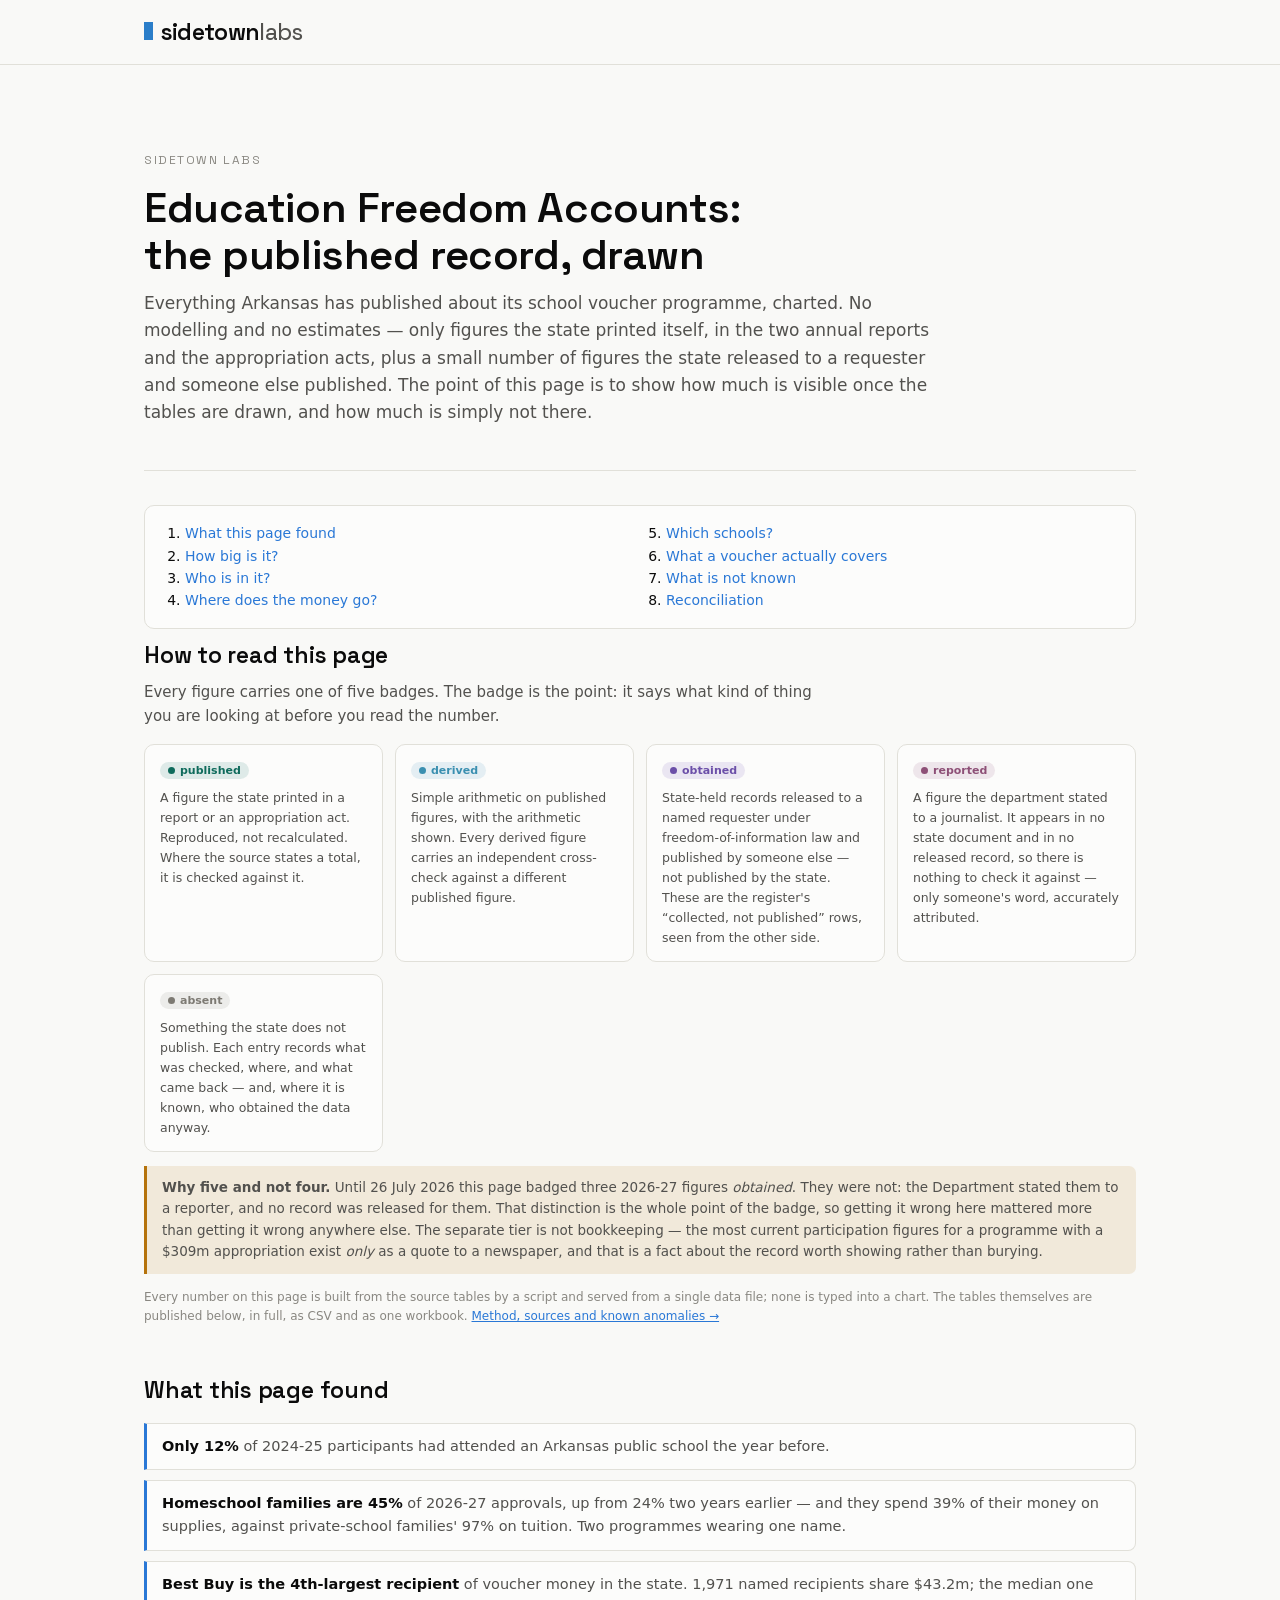
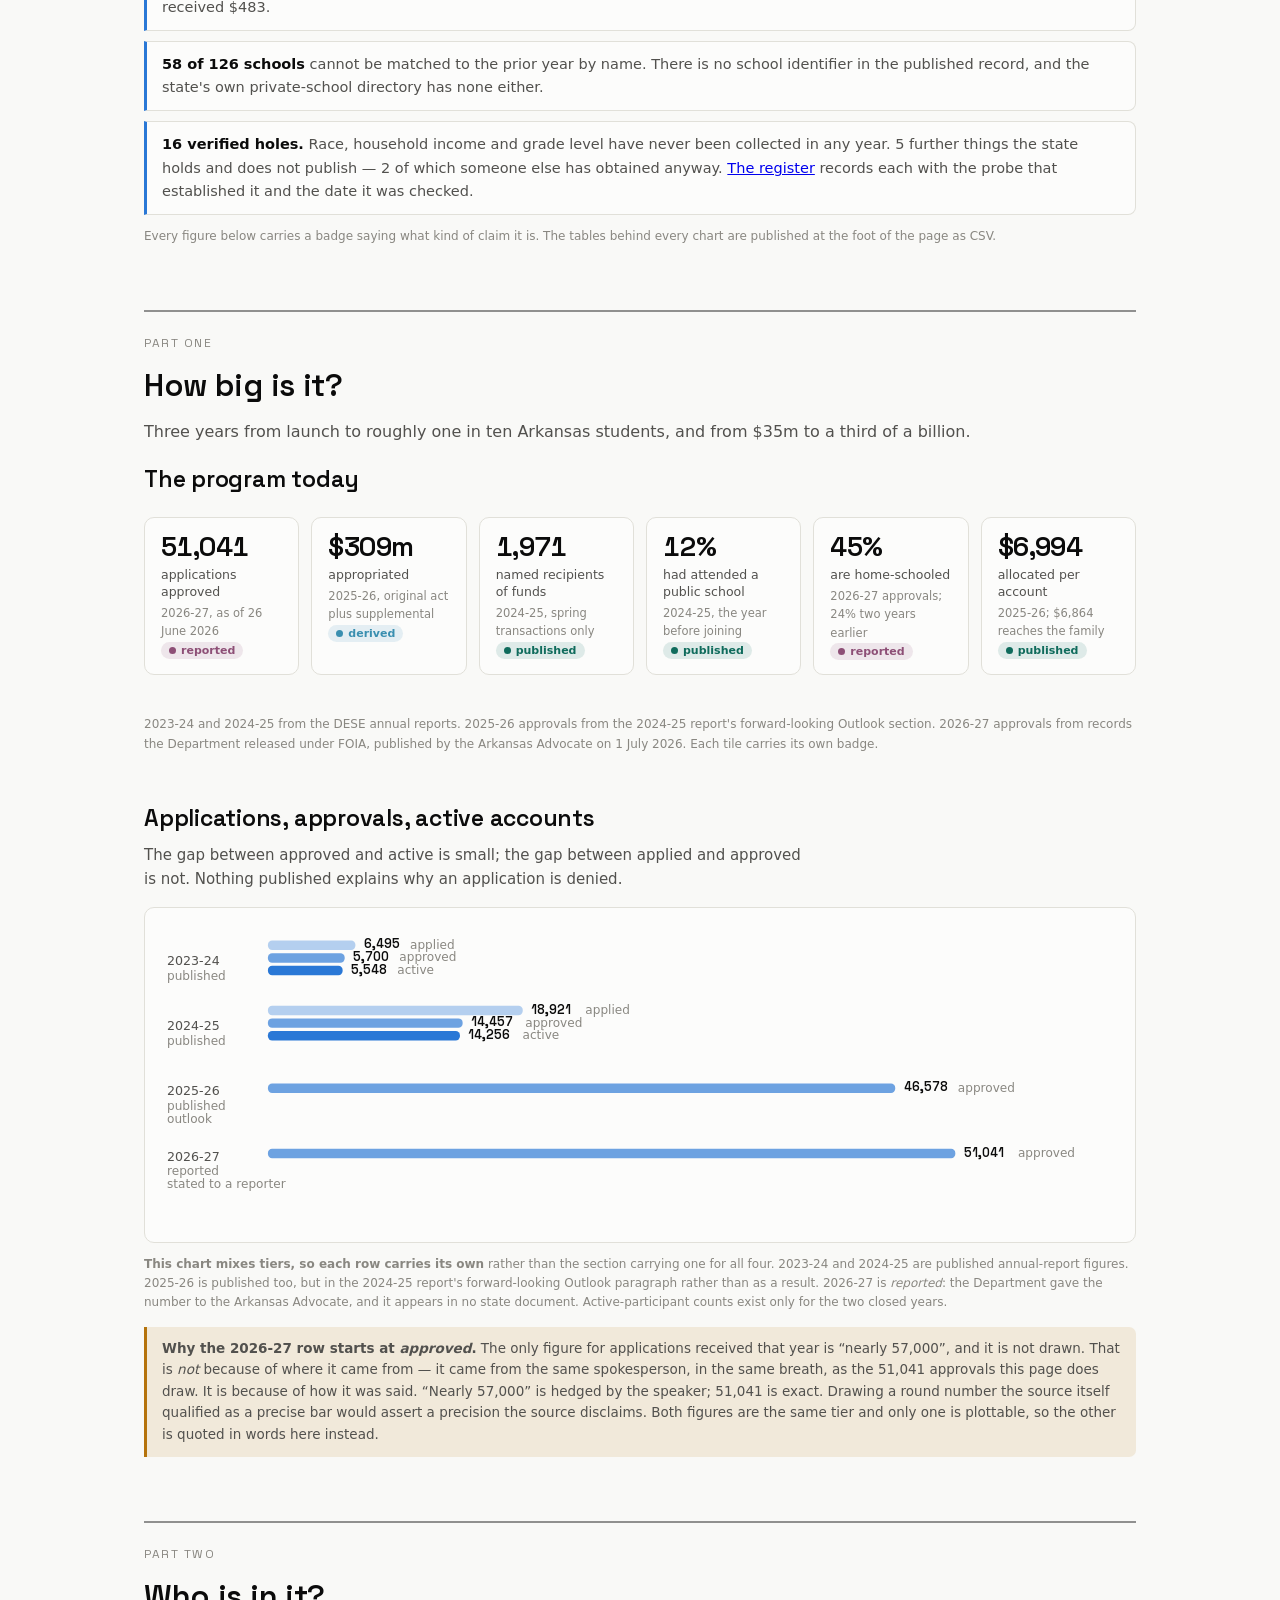
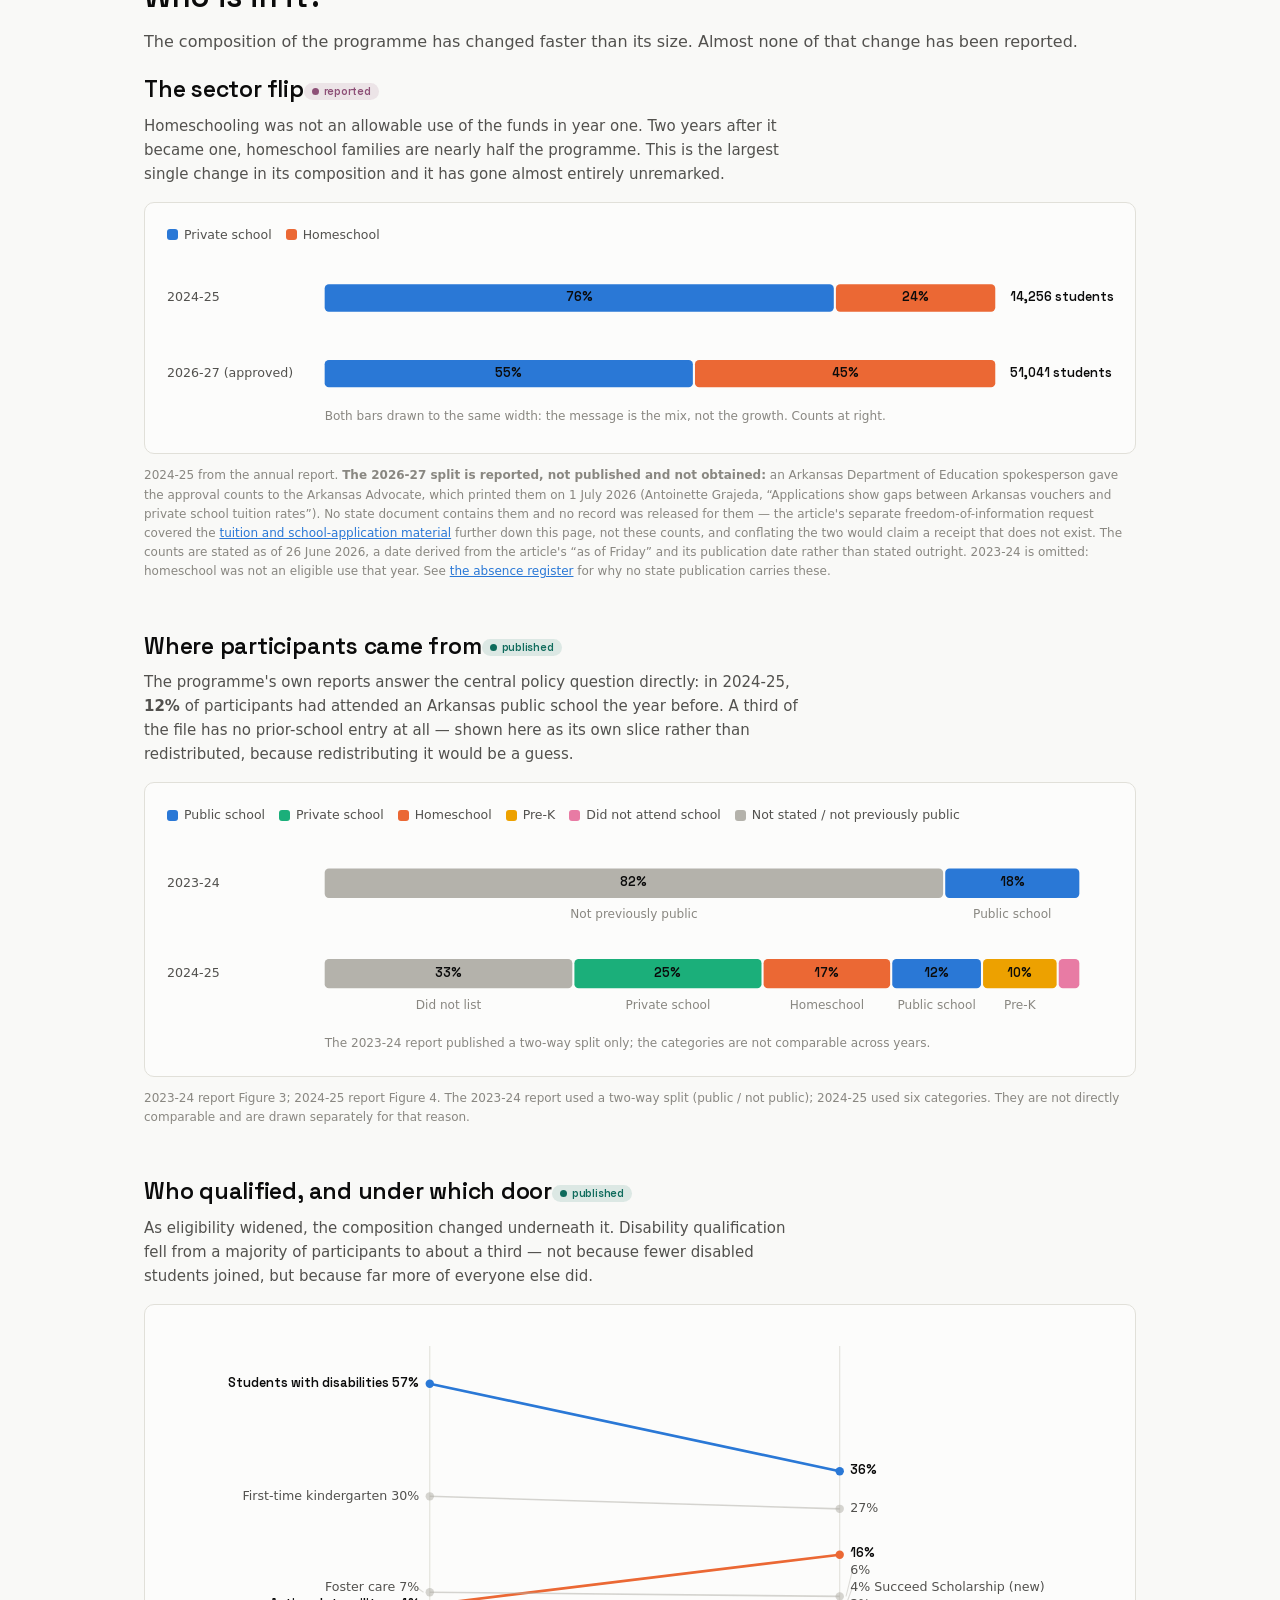
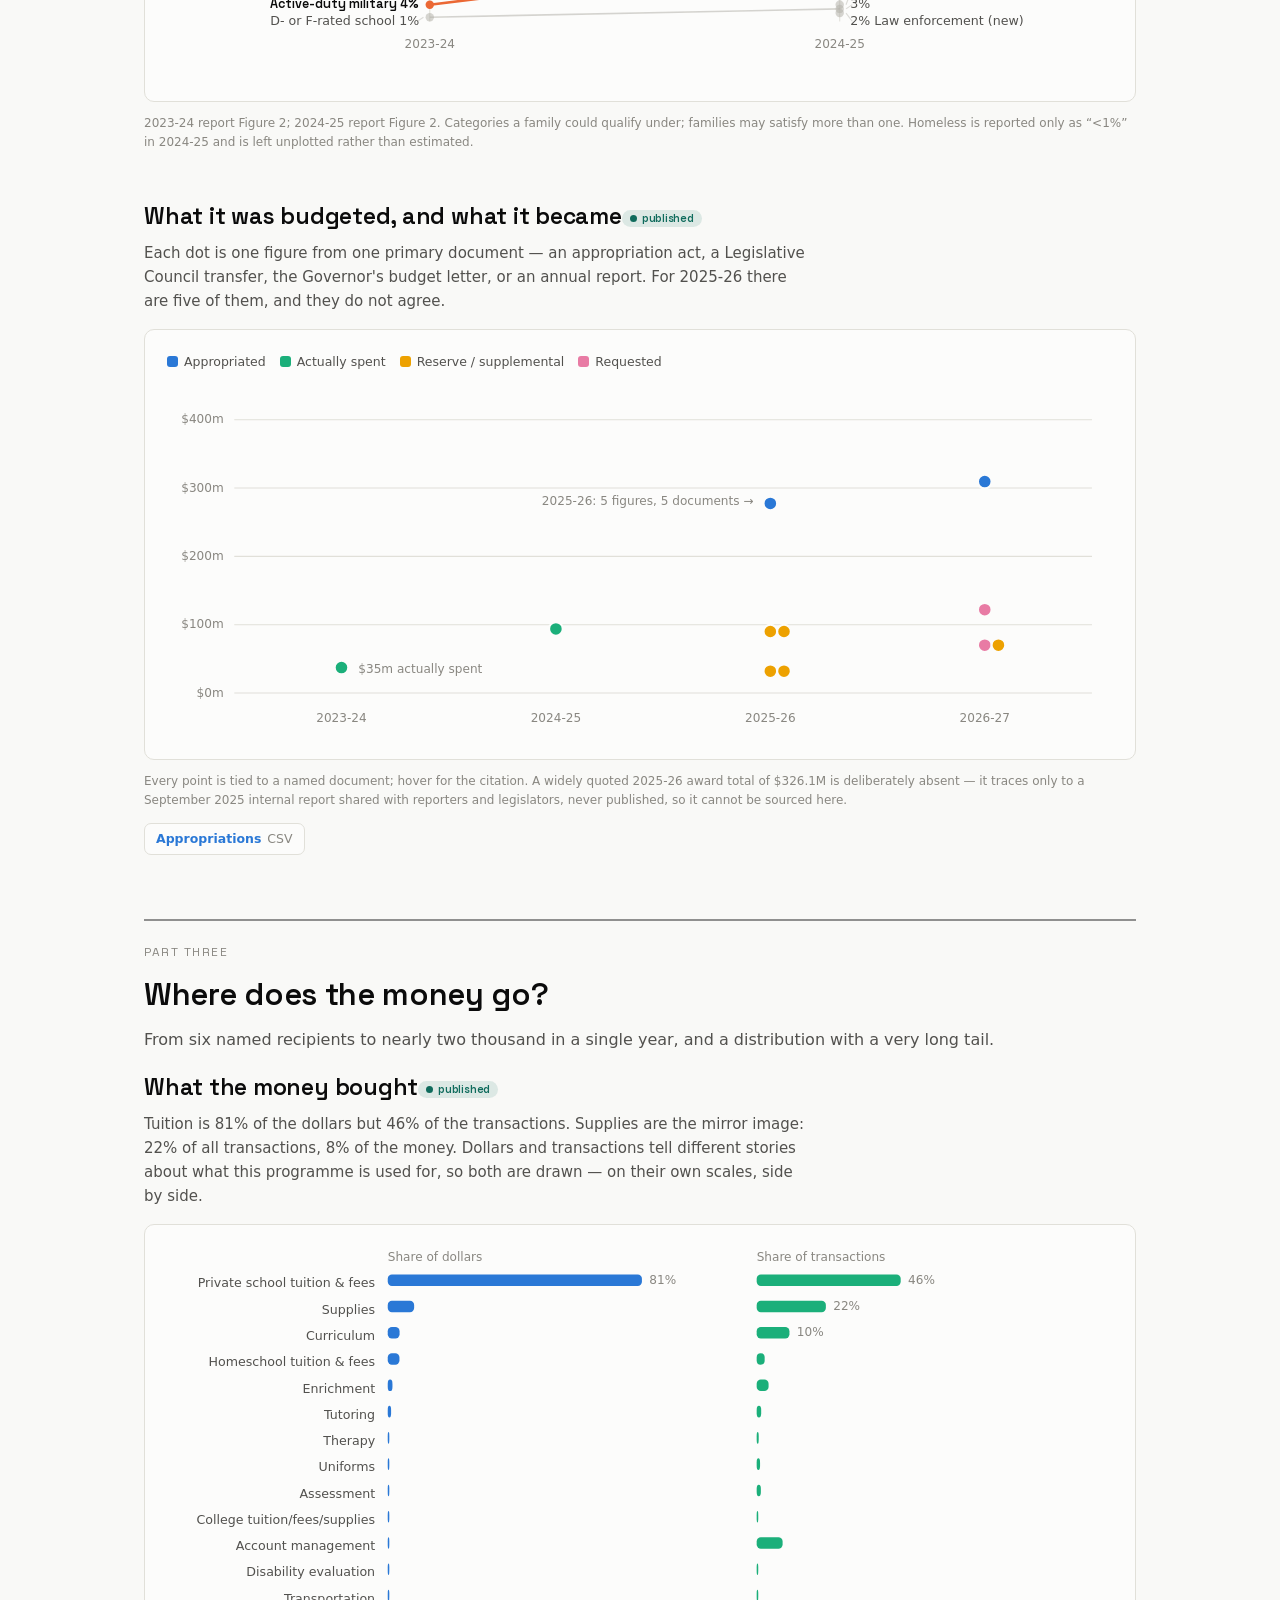
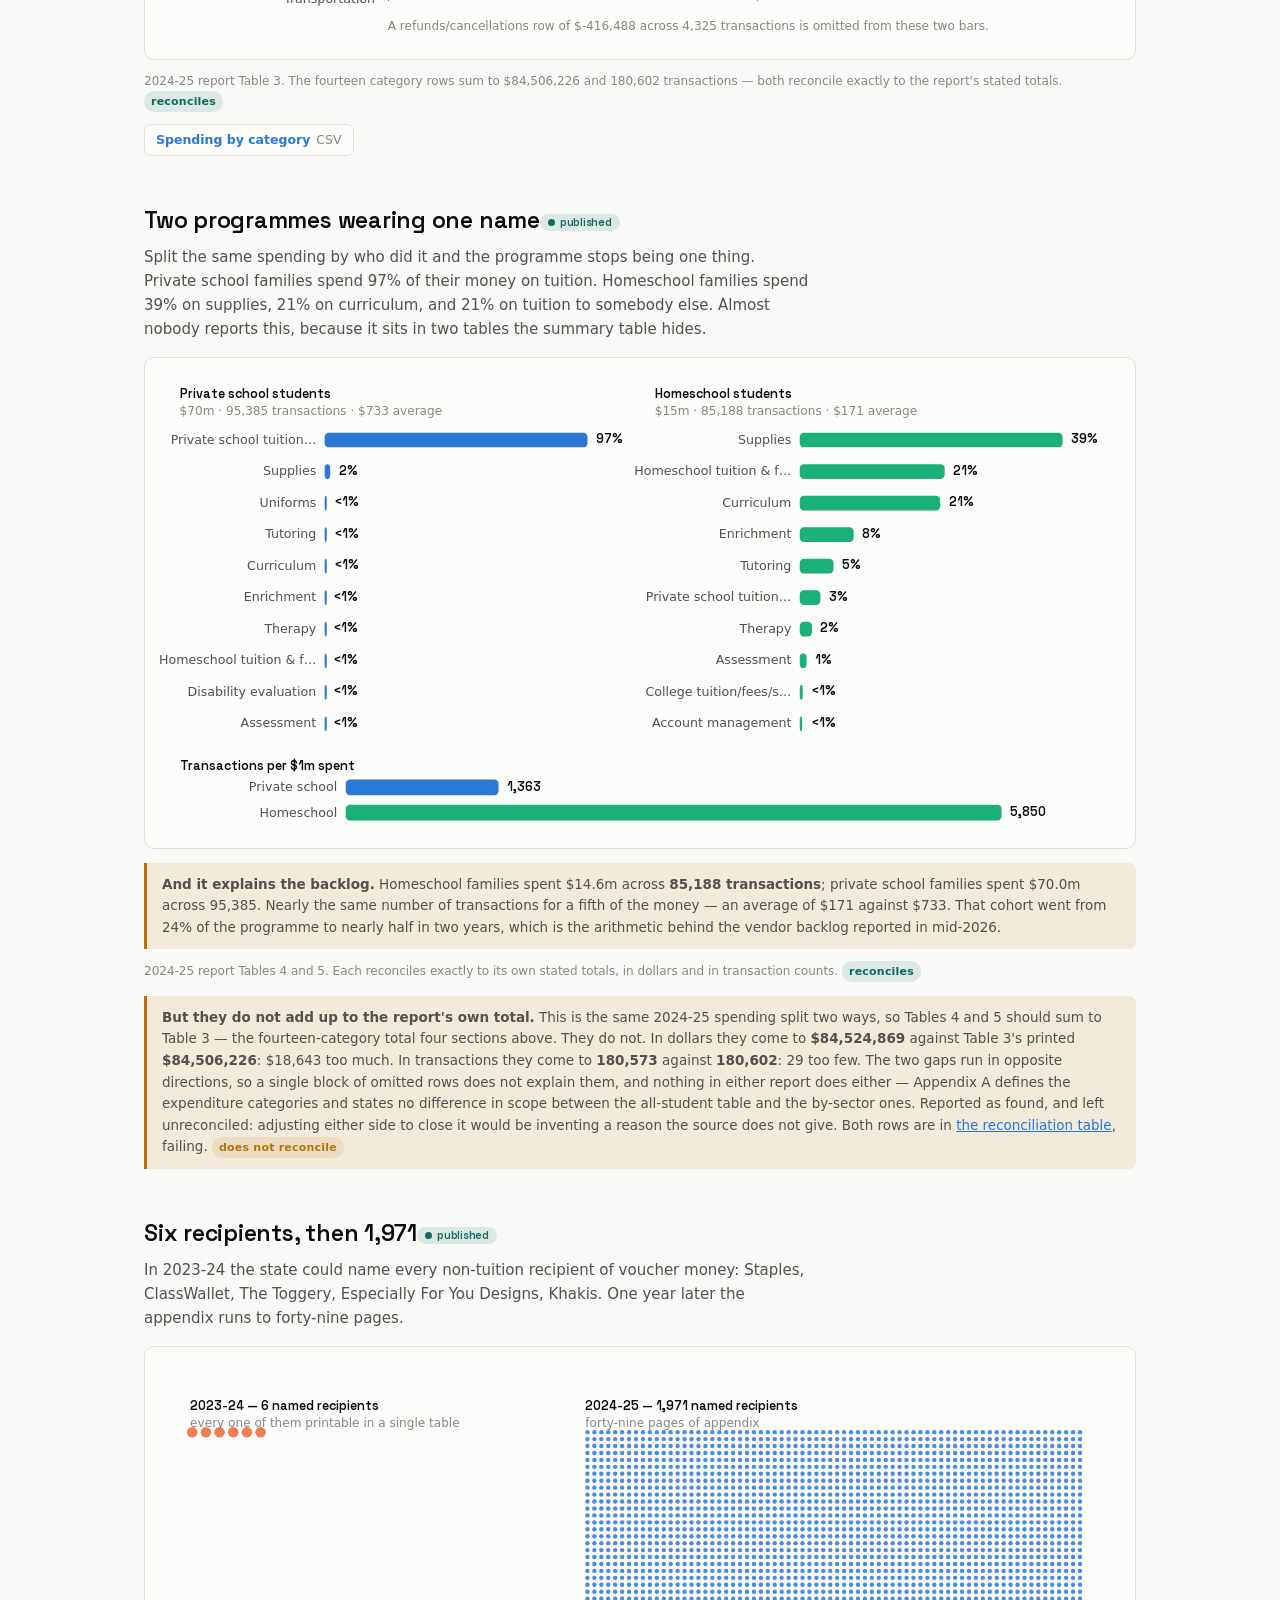
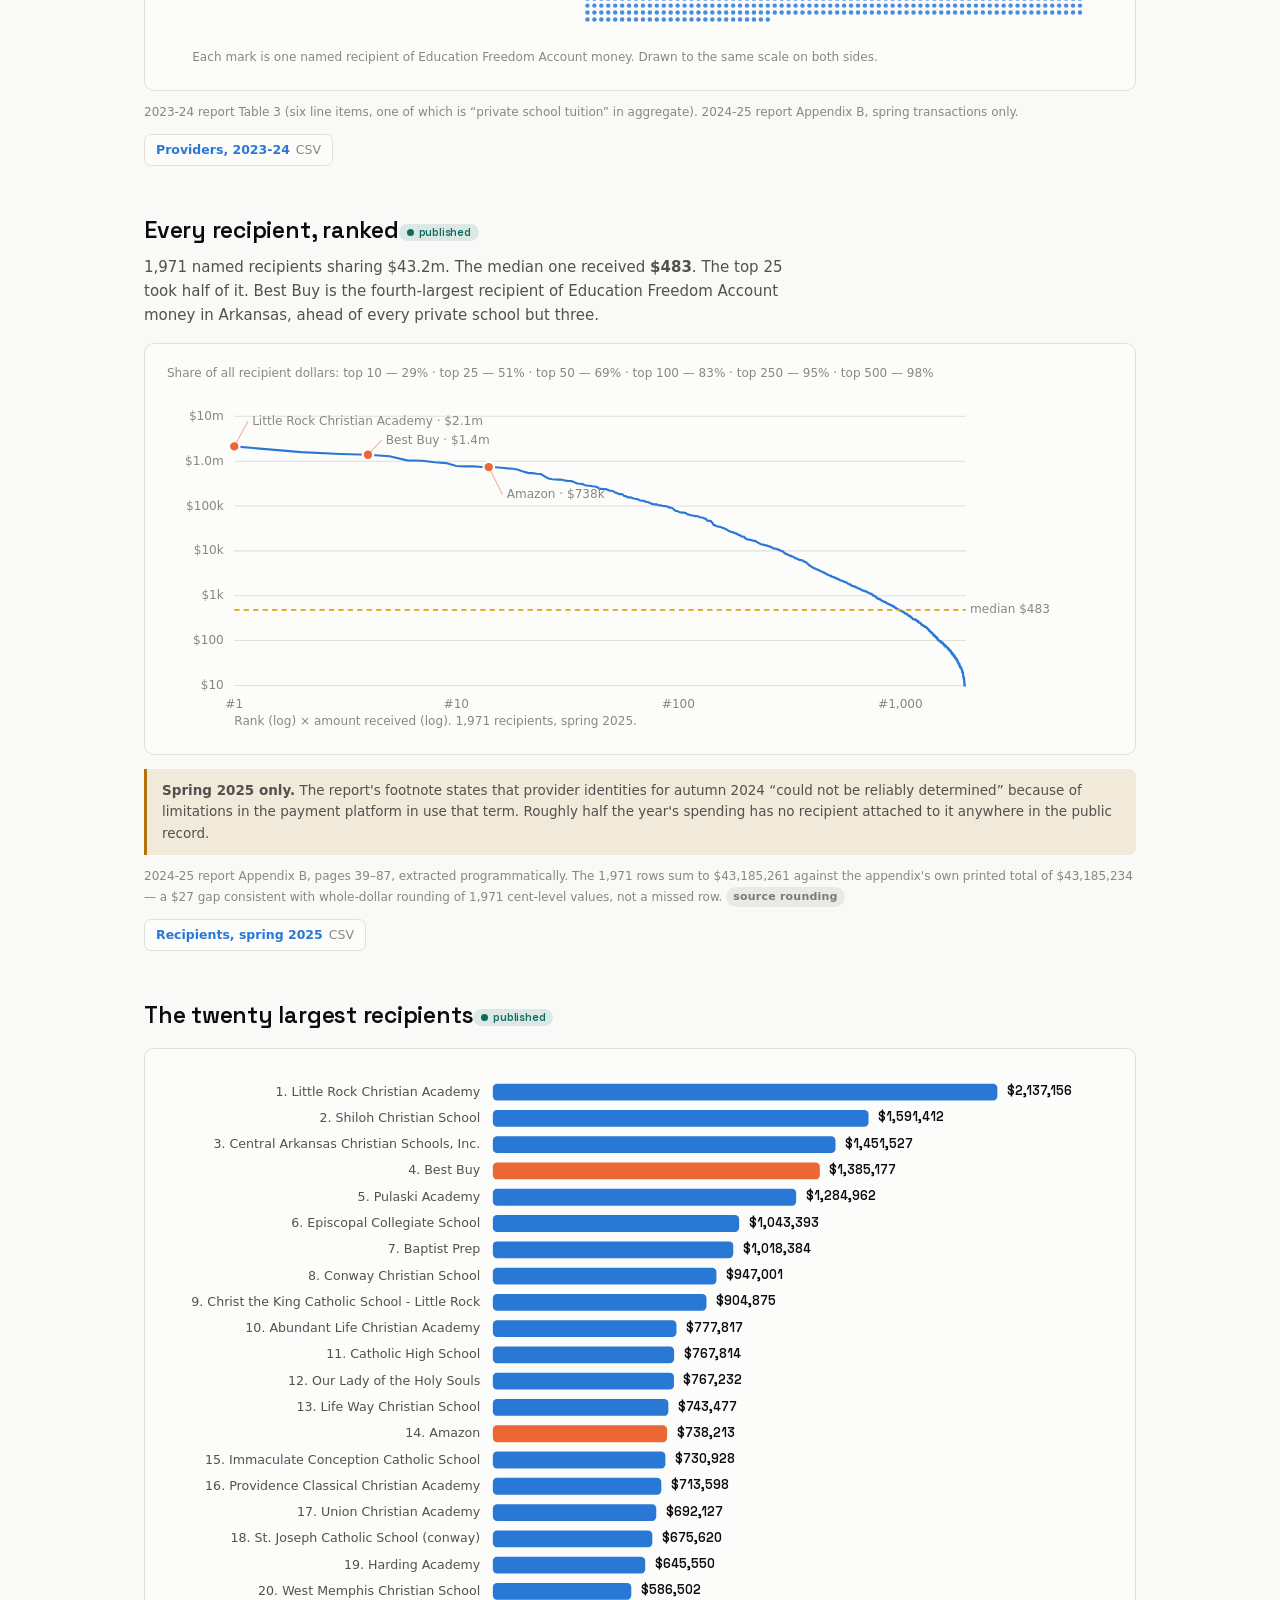
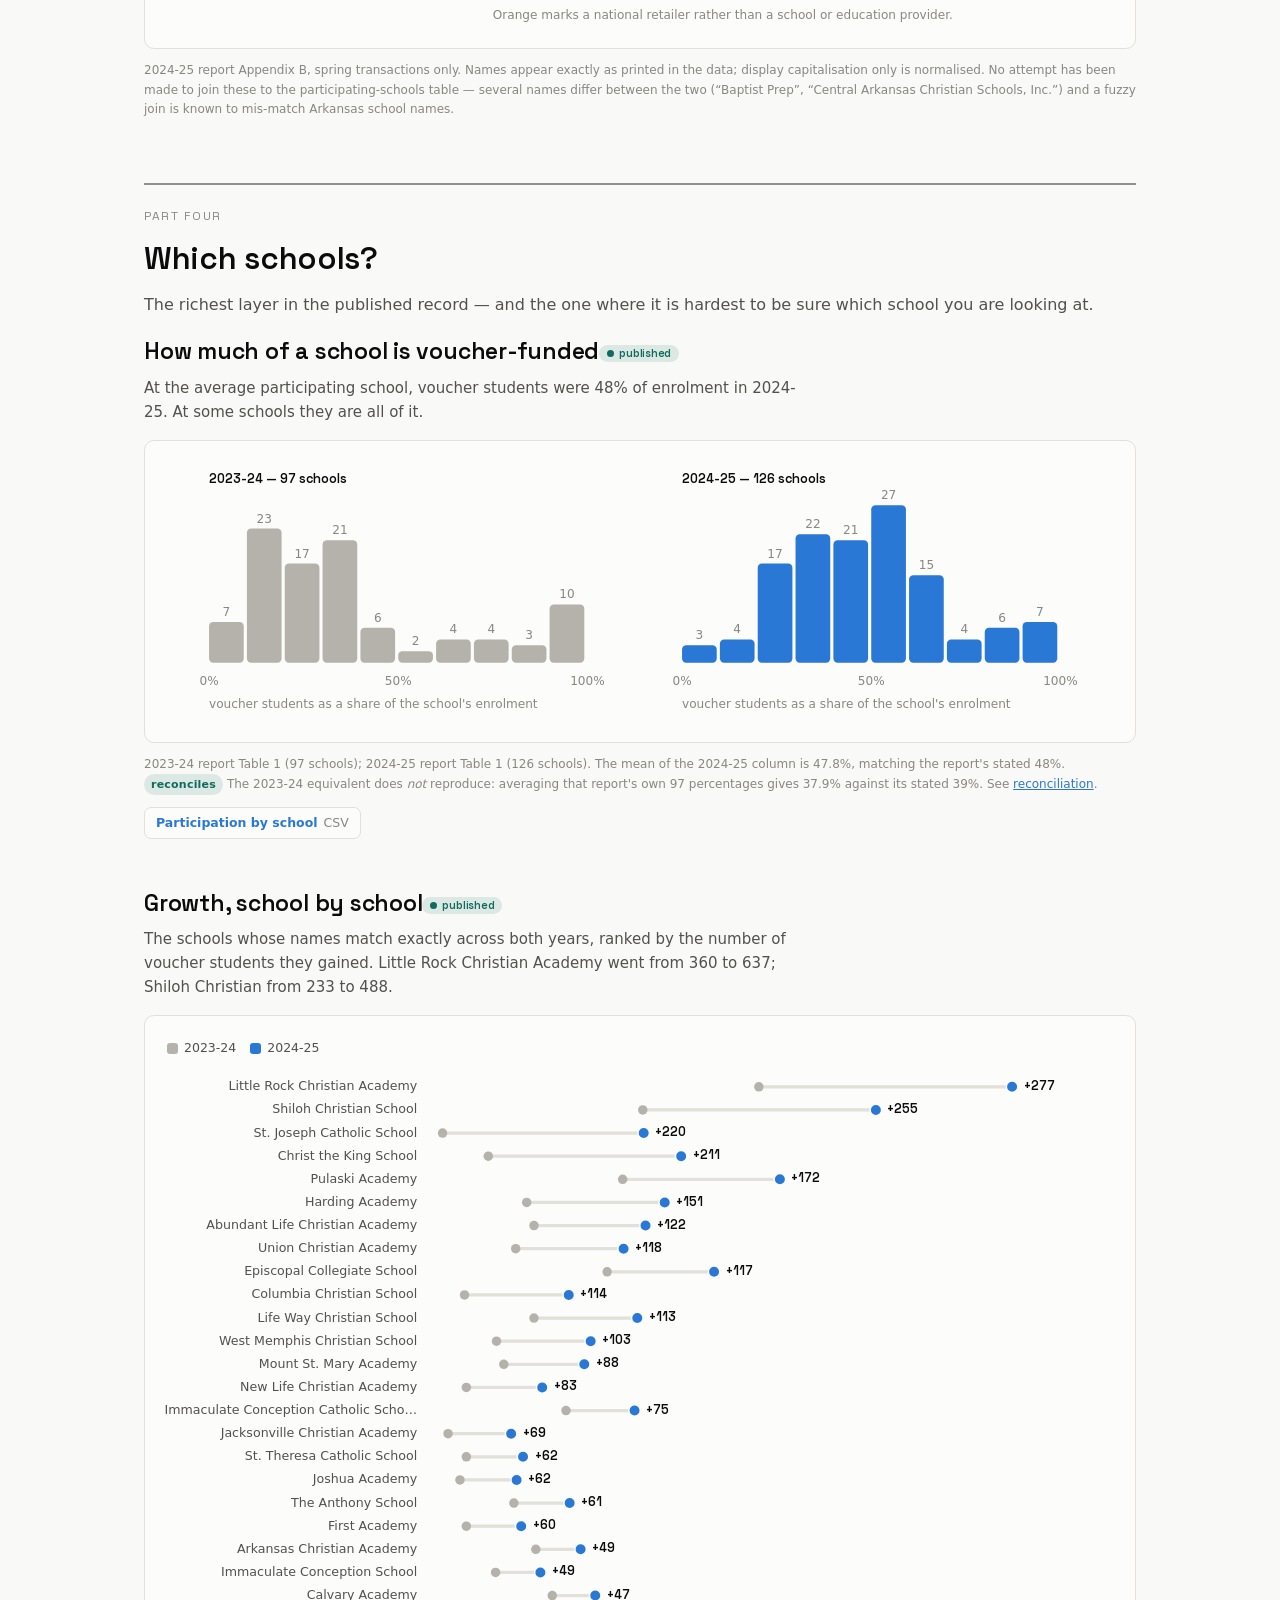
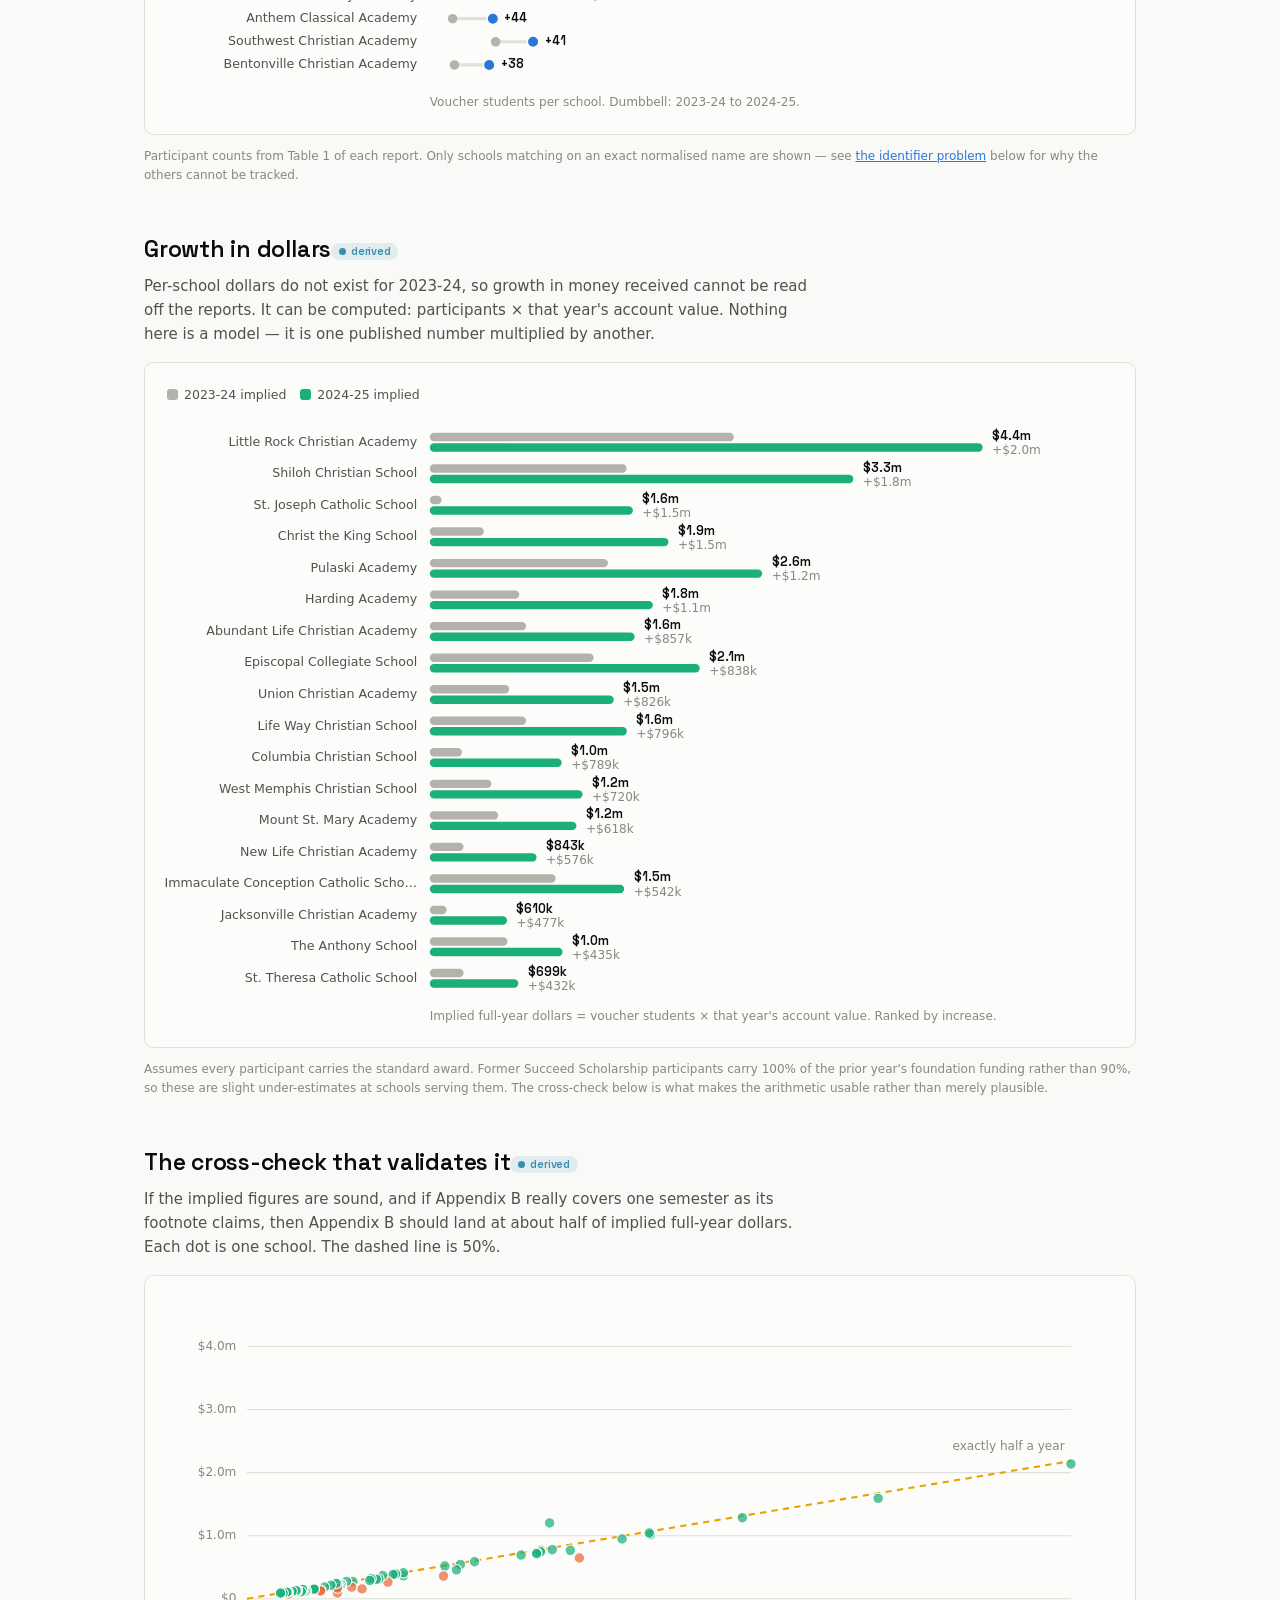
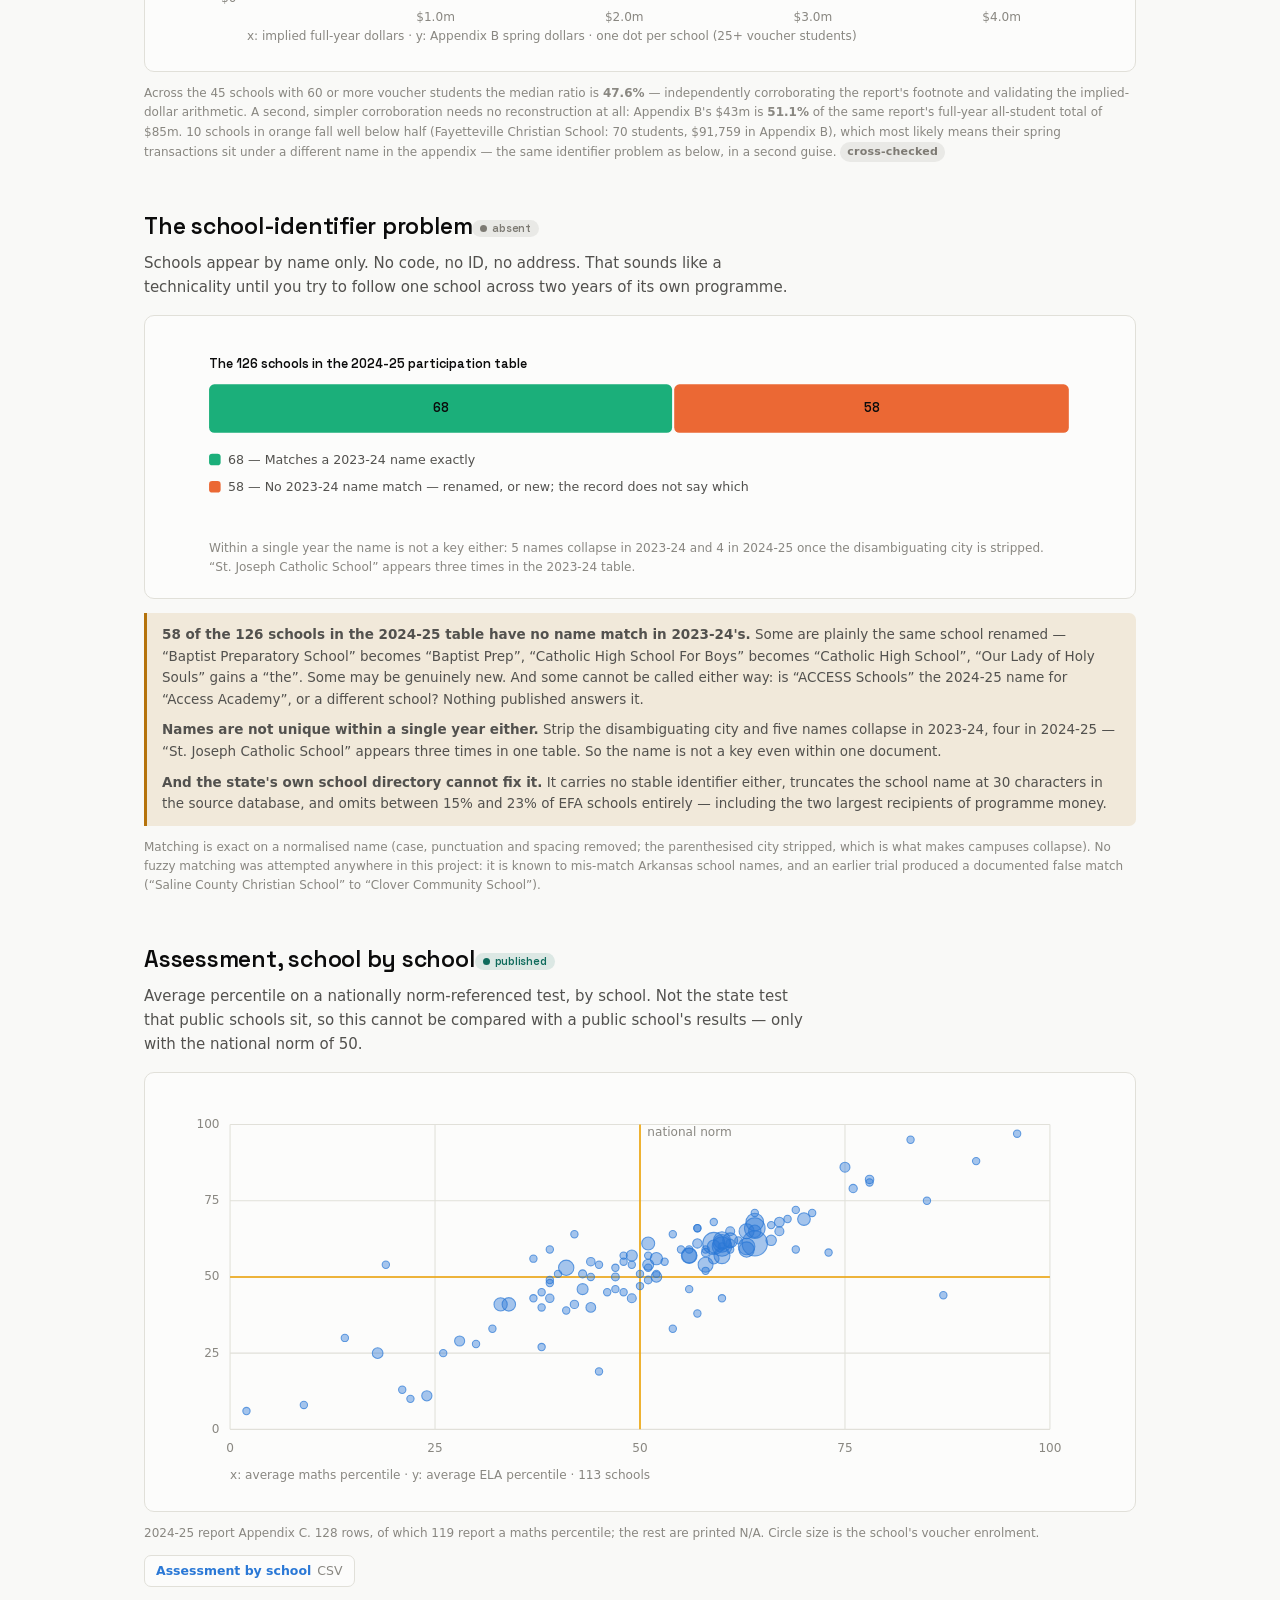
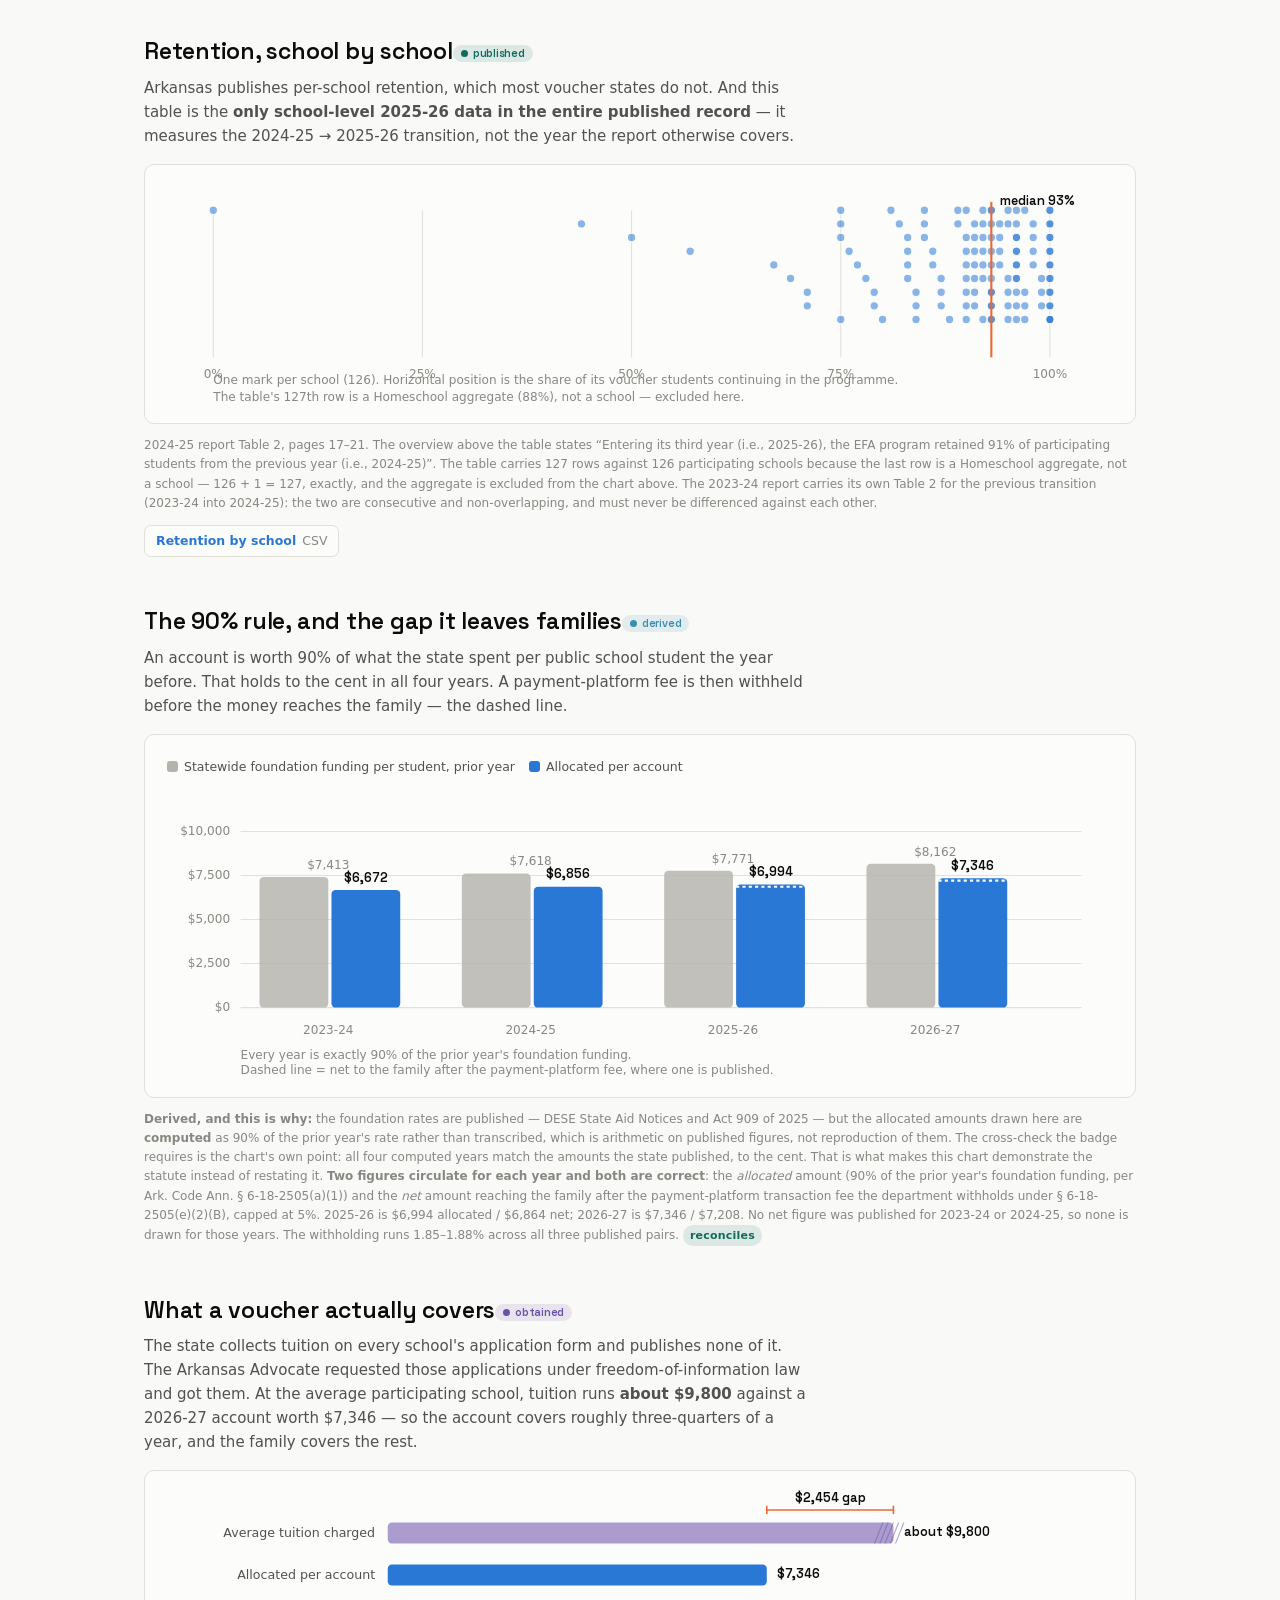
==== commit 827f297b: "Sync public surface with private source Private commits newly included:   f0e07d5 efa site (S33): fo" ====
--- a/index.html
+++ b/index.html
@@ -8,7 +8,7 @@
 <link rel="canonical" href="https://arkansas-efa.sidetownlabs.com/">
 <meta property="og:type" content="website">
 <meta property="og:title" content="Education Freedom Accounts — the published record, drawn">
-<meta property="og:description" content="Everything Arkansas has published about its school voucher programme, charted. Every figure badged published, derived, obtained or absent.">
+<meta property="og:description" content="Everything Arkansas has published about its school voucher programme, charted. Every figure badged published, derived, obtained, reported or absent.">
 <meta property="og:url" content="https://arkansas-efa.sidetownlabs.com/">
 <meta property="og:image" content="https://arkansas-efa.sidetownlabs.com/og-image.png">
 <meta name="twitter:card" content="summary_large_image">
@@ -41,10 +41,12 @@
 
 <nav class="toc" aria-label="Contents">
   <ol>
+    <li><a href="#findings">What this page found</a></li>
     <li><a href="#p1">How big is it?</a></li>
     <li><a href="#p2">Who is in it?</a></li>
     <li><a href="#p3">Where does the money go?</a></li>
     <li><a href="#p4">Which schools?</a></li>
+    <li><a href="#tuition">What a voucher actually covers</a></li>
     <li><a href="#p5">What is not known</a></li>
     <li><a href="#recon">Reconciliation</a></li>
   </ol>
@@ -52,7 +54,7 @@
 
 <section id="howto">
   <h2>How to read this page</h2>
-  <p>Every figure carries one of four badges. The badge is the point: it says what kind of thing
+  <p>Every figure carries one of five badges. The badge is the point: it says what kind of thing
   you are looking at before you read the number.</p>
   <div class="howto">
     <div><span class="verify-badge" data-verify="published"><span class="verify-dot"></span>published</span>
@@ -65,14 +67,49 @@
       <p>State-held records released to a named requester under freedom-of-information law and
       published by someone else &mdash; not published by the state. These are the register's
       &ldquo;collected, not published&rdquo; rows, seen from the other side.</p></div>
+    <div><span class="verify-badge" data-verify="reported"><span class="verify-dot"></span>reported</span>
+      <p>A figure the department stated to a journalist. It appears in no state document and in
+      no released record, so there is nothing to check it against &mdash; only someone's word,
+      accurately attributed.</p></div>
     <div><span class="verify-badge" data-verify="absent"><span class="verify-dot"></span>absent</span>
       <p>Something the state does not publish. Each entry records what was checked, where, and
       what came back &mdash; and, where it is known, who obtained the data anyway.</p></div>
   </div>
+  <div class="note"><p><strong>Why five and not four.</strong> Until 26 July 2026 this page
+  badged three 2026-27 figures <em>obtained</em>. They were not: the Department stated them to a
+  reporter, and no record was released for them. That distinction is the whole point of the
+  badge, so getting it wrong here mattered more than getting it wrong anywhere else. The
+  separate tier is not bookkeeping &mdash; the most current participation figures for a
+  programme with a $309m appropriation exist <em>only</em> as a quote to a newspaper, and that
+  is a fact about the record worth showing rather than burying.</p></div>
   <p class="srcline" style="margin-top:14px">Every number on this page is built from the source
   tables by a script and served from a single data file; none is typed into a chart. The tables
   themselves are published below, in full, as CSV and as one workbook.
   <a href="methodology.html">Method, sources and known anomalies &rarr;</a></p>
+</section>
+
+<section id="findings">
+  <h2>What this page found</h2>
+  <div class="findings">
+    <div><strong>Only 12%</strong> of 2024-25 participants had attended an Arkansas public school
+      the year before.</div>
+    <div><strong>Homeschool families are 45%</strong> of 2026-27 approvals, up from 24% two years
+      earlier &mdash; and they spend 39% of their money on supplies, against private-school
+      families' 97% on tuition. Two programmes wearing one name.</div>
+    <div><strong>Best Buy is the 4th-largest recipient</strong> of voucher money in the state.
+      1,971 named recipients share $43.2m; the median one received $483.</div>
+    <div><strong>58 of 126 schools</strong> cannot be matched to the prior year by name. There is
+      no school identifier in the published record, and the state's own private-school directory
+      has none either.</div>
+    <div><strong><span data-count="holes">16</span> verified holes.</strong> Race, household
+      income and grade level have never been collected in any year.
+      <span data-count="withheld">5</span> further things the state holds and does not publish
+      &mdash; <span data-count="obtained">2</span> of which someone else has obtained anyway.
+      <a href="#ns">The register</a> records each with the probe that established it and the date
+      it was checked.</div>
+  </div>
+  <p class="srcline">Every figure below carries a badge saying what kind of claim it is. The
+  tables behind every chart are published at the foot of the page as CSV.</p>
 </section>
 
 <!-- ══ PART ONE ══════════════════════════════════════════════════════════ -->
@@ -90,15 +127,24 @@
 </section>
 
 <section id="funnel">
-  <h2>Applications, approvals, active accounts<span class="verify-badge" data-verify="published"><span class="verify-dot"></span>published</span></h2>
+  <h2>Applications, approvals, active accounts</h2>
   <p>The gap between approved and active is small; the gap between applied and approved is not.
   Nothing published explains why an application is denied.</p>
   <div class="card"><div id="c-funnel"></div></div>
-  <p class="srcline">2023-24 and 2024-25 annual reports; 2025-26 from the 2024-25 report's Outlook.
-  Active-participant counts exist only for the two closed years. The 2026-27 row begins at
-  <em>approved</em> deliberately: the only figure for applications received that year is a
-  department spokesperson's &ldquo;nearly 57,000&rdquo;, and a hedged round number drawn as a
-  precise bar would assert a precision the source disclaims.</p>
+  <p class="srcline"><strong>This chart mixes tiers, so each row carries its own</strong> rather
+  than the section carrying one for all four. 2023-24 and 2024-25 are published annual-report
+  figures. 2025-26 is published too, but in the 2024-25 report's forward-looking Outlook
+  paragraph rather than as a result. 2026-27 is <em>reported</em>: the Department gave the
+  number to the Arkansas Advocate, and it appears in no state document.
+  Active-participant counts exist only for the two closed years.</p>
+  <div class="note"><p><strong>Why the 2026-27 row starts at <em>approved</em>.</strong> The
+  only figure for applications received that year is &ldquo;nearly 57,000&rdquo;, and it is not
+  drawn. That is <em>not</em> because of where it came from &mdash; it came from the same
+  spokesperson, in the same breath, as the 51,041 approvals this page does draw. It is because
+  of how it was said. &ldquo;Nearly 57,000&rdquo; is hedged by the speaker; 51,041 is exact.
+  Drawing a round number the source itself qualified as a precise bar would assert a precision
+  the source disclaims. Both figures are the same tier and only one is plottable, so the other
+  is quoted in words here instead.</p></div>
 </section>
 
 <!-- ══ PART TWO ══════════════════════════════════════════════════════════ -->
@@ -107,7 +153,7 @@
 has been reported.</p></div>
 
 <section id="sector">
-  <h2>The sector flip<span class="verify-badge" data-verify="obtained"><span class="verify-dot"></span>obtained</span></h2>
+  <h2>The sector flip<span class="verify-badge" data-verify="reported"><span class="verify-dot"></span>reported</span></h2>
   <p>Homeschooling was not an allowable use of the funds in year one. Two years after it became
   one, homeschool families are nearly half the programme. This is the largest single change in
   its composition and it has gone almost entirely unremarked.</p>
@@ -118,16 +164,18 @@
     </div>
     <div id="c-sector"></div>
   </div>
-  <p class="srcline">2024-25 from the annual report. <strong>2026-27 approved applications are
-  obtained, not published:</strong> the Department released them to the Arkansas Advocate, which
-  reported them on 1 July 2026 (Antoinette Grajeda, &ldquo;Applications show gaps between Arkansas
-  vouchers and private school tuition rates&rdquo;) &mdash; <em>&ldquo;Data was collected from
-  Educational Freedom Account program applications provided by the Arkansas Department of
-  Education through a state Freedom of Information Act request.&rdquo;</em> The counts are stated
-  as of 26&nbsp;June&nbsp;2026, a date derived from the article's &ldquo;as of Friday&rdquo; and
-  its publication date rather than stated outright. 2023-24 is omitted: homeschool was not an
-  eligible use that year. See <a href="#ns">the absence register</a> for why no state publication
-  carries these.</p>
+  <p class="srcline">2024-25 from the annual report. <strong>The 2026-27 split is reported, not
+  published and not obtained:</strong> an Arkansas Department of Education spokesperson gave the
+  approval counts to the Arkansas Advocate, which printed them on 1 July 2026 (Antoinette
+  Grajeda, &ldquo;Applications show gaps between Arkansas vouchers and private school tuition
+  rates&rdquo;). No state document contains them and no record was released for them &mdash;
+  the article's separate freedom-of-information request covered the
+  <a href="#tuition">tuition and school-application material</a> further down this page, not
+  these counts, and conflating the two would claim a receipt that does not exist. The counts are
+  stated as of 26&nbsp;June&nbsp;2026, a date derived from the article's &ldquo;as of
+  Friday&rdquo; and its publication date rather than stated outright. 2023-24 is omitted:
+  homeschool was not an eligible use that year. See <a href="#ns">the absence register</a> for
+  why no state publication carries these.</p>
 </section>
 
 <section id="prior">
@@ -213,8 +261,20 @@
   95,385. Nearly the same number of transactions for a fifth of the money &mdash; an average of
   $171 against $733. That cohort went from 24% of the programme to nearly half in two years,
   which is the arithmetic behind the vendor backlog reported in mid-2026.</p></div>
-  <p class="srcline">2024-25 report Tables 4 and 5. Both reconcile exactly to their stated totals
-  in dollars and in transaction counts. <span class="pill exact">reconciles</span></p>
+  <p class="srcline">2024-25 report Tables 4 and 5. Each reconciles exactly to its own stated
+  totals, in dollars and in transaction counts. <span class="pill exact">reconciles</span></p>
+  <div class="note"><p><strong>But they do not add up to the report's own total.</strong> This is
+  the same 2024-25 spending split two ways, so Tables 4 and 5 should sum to Table 3 &mdash; the
+  fourteen-category total four sections above. They do not. In dollars they come to
+  <strong>$84,524,869</strong> against Table 3's printed <strong>$84,506,226</strong>: $18,643
+  too much. In transactions they come to <strong>180,573</strong> against
+  <strong>180,602</strong>: 29 too few. The two gaps run in opposite directions, so a single
+  block of omitted rows does not explain them, and nothing in either report does either &mdash;
+  Appendix A defines the expenditure categories and states no difference in scope between the
+  all-student table and the by-sector ones. Reported as found, and left unreconciled: adjusting
+  either side to close it would be inventing a reason the source does not give. Both rows are in
+  <a href="#recon">the reconciliation table</a>, failing.
+  <span class="pill prelim">does not reconcile</span></p></div>
 </section>
 
 <section id="explosion">
@@ -372,7 +432,7 @@
 </section>
 
 <section id="award">
-  <h2>The 90% rule, and the gap it leaves families<span class="verify-badge" data-verify="published"><span class="verify-dot"></span>published</span></h2>
+  <h2>The 90% rule, and the gap it leaves families<span class="verify-badge" data-verify="derived"><span class="verify-dot"></span>derived</span></h2>
   <p>An account is worth 90% of what the state spent per public school student the year before.
   That holds to the cent in all four years. A payment-platform fee is then withheld before the
   money reaches the family &mdash; the dashed line.</p>
@@ -383,9 +443,13 @@
     </div>
     <div id="c-award"></div>
   </div>
-  <p class="srcline">Foundation funding from the DESE State Aid Notices and Act 909 of 2025; the
-  allocated amounts on this chart are <strong>computed</strong> as 90% of the prior year's
-  foundation rate, not transcribed, and all four match the published figures exactly.
+  <p class="srcline"><strong>Derived, and this is why:</strong> the foundation rates are
+  published &mdash; DESE State Aid Notices and Act 909 of 2025 &mdash; but the allocated amounts
+  drawn here are <strong>computed</strong> as 90% of the prior year's rate rather than
+  transcribed, which is arithmetic on published figures, not reproduction of them. The
+  cross-check the badge requires is the chart's own point: all four computed years match the
+  amounts the state published, to the cent. That is what makes this chart demonstrate the
+  statute instead of restating it.
   <strong>Two figures circulate for each year and both are correct</strong>: the <em>allocated</em>
   amount (90% of the prior year's foundation funding, per Ark. Code Ann.
   &sect;&nbsp;6-18-2505(a)(1)) and the <em>net</em> amount reaching the family after the
@@ -394,6 +458,38 @@
   figure was published for 2023-24 or 2024-25, so none is drawn for those years. The withholding
   runs 1.85&ndash;1.88% across all three published pairs.
   <span class="pill exact">reconciles</span></p>
+</section>
+
+<section id="tuition">
+  <h2>What a voucher actually covers<span class="verify-badge" data-verify="obtained"><span class="verify-dot"></span>obtained</span></h2>
+  <p>The state collects tuition on every school's application form and publishes none of it.
+  The Arkansas Advocate requested those applications under freedom-of-information law and got
+  them. At the average participating school, tuition runs <strong>about $9,800</strong> against
+  a 2026-27 account worth $7,346 &mdash; so the account covers roughly three-quarters of a
+  year, and the family covers the rest.</p>
+  <div class="card"><div id="c-tuition"></div></div>
+  <p class="srcline">Arkansas Advocate, 1 July 2026 (Antoinette Grajeda), from 170 application
+  packets released by the Department under a state Freedom of Information Act request:
+  <em>&ldquo;Data was collected from Educational Freedom Account program applications provided
+  by the Arkansas Department of Education through a state Freedom of Information Act
+  request.&rdquo;</em> This is the request that sentence describes &mdash; it does not cover the
+  2026-27 approval counts elsewhere on this page, which are
+  <a href="#howto">reported</a>, not obtained. The tuition figure is stated by the source as
+  &ldquo;about $9,800&rdquo; and is drawn as an approximate band for that reason. The award
+  amounts it is compared against are the state's own. See
+  <a href="#ns">the absence register</a>: tuition is a &ldquo;collected, not published&rdquo;
+  row, and this chart is that row seen from the other side.</p>
+  <div class="downloads" data-downloads="efa-obtained-2026-27.csv"></div>
+</section>
+
+<section id="schools2627">
+  <h2>Which schools wanted in<span class="verify-badge" data-verify="obtained"><span class="verify-dot"></span>obtained</span></h2>
+  <p>The same records show how the state handled the schools themselves. 176 private schools
+  applied to take part in 2026-27; 164 were approved and 2 were denied.</p>
+  <div class="card"><div id="c-schools-2627"></div></div>
+  <p class="srcline">Same source and same request as above. No state publication carries these
+  counts for 2026-27 &mdash; the coverage matrix marks the row obtained for that reason. As with
+  student applications, nothing published explains either denial.</p>
 </section>
 
 <section id="hs">
@@ -447,9 +543,11 @@
 
 <!-- ══ PART FIVE ═════════════════════════════════════════════════════════ -->
 <div class="part" id="p5"><p class="n">Part five</p><h2>What is not known</h2>
-<p>Seventeen holes in the published record, each with the check that established it. Some are
-things the state does not collect. Some are things it holds and does not publish &mdash; and for
-those, someone else has already obtained them.</p></div>
+<p>The register below holds <span data-count="holes">16</span> holes in the published record, each
+with the check that established it. Some are things the state does not collect. Some are things it
+holds and does not publish &mdash; and for those, someone else has already obtained them. One row
+is not a hole at all: it is badged <em>published</em>, and it is in the register because this
+project's own QA twice said the data did not exist.</p></div>
 
 <section id="coverage">
   <h2>What exists, by year<span class="verify-badge" data-verify="absent"><span class="verify-dot"></span>absent</span></h2>
@@ -481,7 +579,11 @@
   <p>Every numbered table, figure and appendix in both reports, and whether this page uses it.
   This is how the claim &ldquo;nothing has been missed&rdquo; is made checkable rather than
   asserted.</p>
-  <div class="card"><div class="table-scroll"><table id="c-audit"></table></div></div>
+  <details class="receipt">
+    <summary><span id="audit-claim">27 objects in the two reports &mdash; all accounted for.</span>
+      <span class="hint hint-shut">open the audit &rarr;</span><span class="hint hint-open">hide the audit</span></summary>
+    <div class="table-scroll"><table id="c-audit"></table></div>
+  </details>
   <p class="srcline">Enumerated programmatically from the documents themselves, not from their
   contents pages. Objects marked &ldquo;found in sweep&rdquo; were missed by the first pass and
   located by a later completeness audit &mdash; including both sector spending tables and the
@@ -493,7 +595,11 @@
   <h2>Reconciliation</h2>
   <p>Every figure on this page that has a stated total in its source has been checked against it.
   The checks that fail are printed with the ones that pass.</p>
-  <div class="card"><div class="table-scroll"><table id="c-recon"></table></div></div>
+  <details class="receipt">
+    <summary><span id="recon-claim">21 checks: 17 reconcile exactly.</span>
+      <span class="hint hint-shut">open the reconciliation &rarr;</span><span class="hint hint-open">hide the reconciliation</span></summary>
+    <div class="table-scroll"><table id="c-recon"></table></div>
+  </details>
 </section>
 
 <section id="data">
@@ -510,8 +616,9 @@
 
 <footer class="site-footer">
   <p>Built from the Arkansas Department of Education's own published reports and appropriation
-  acts, with the two 2026-27 figures noted above obtained under FOIA by the Arkansas Advocate.
-  Nothing here is modelled.</p>
+  acts. Five 2026-27 figures come from application records the Arkansas Advocate obtained under
+  freedom-of-information law, and three come from what the Department told the same reporter;
+  each is badged for which. Nothing here is modelled.</p>
   <p class="vintage" id="vintage"></p>
   <p class="companion">Companion sites:
     <a href="https://arkansas-enrollment.sidetownlabs.com/">Arkansas school enrollment</a> ·
--- a/app.css
+++ b/app.css
@@ -85,10 +85,22 @@
      than a weaker rung, and it must not read as the amber "provisional" marker,
      which is a third axis again. Validated against --prelim in both modes:
      ΔE 25.8 protan / 18.5 tritan / 27.0 normal in light, all six palette checks
-     pass. */
+     pass.
+
+     --reported: the fifth provenance badge, added 2026-07-27. A figure the
+     department stated to a journalist, in no state document and in no released
+     record. Deliberately the same hue family as --obtained and deliberately
+     weaker: the two are adjacent claims — neither is a state publication — and
+     `reported` is the lesser of them, a quote rather than a record. ΔE 33.1
+     from --obtained in light and 30.9 in dark: close enough to read as kin,
+     far enough not to be mistaken for it. ΔE ≥ 34 against every other badge
+     token in both modes. Contrast on its own tint 4.93 light / 5.16 dark, both
+     over the 4.5 floor for the 11px pill text. */
   --neutral:      #b4b2ab;
   --obtained:     #6b4fa8;
   --obtained-bg:  rgba(107, 79, 168, 0.12);
+  --reported:     #8d4f76;
+  --reported-bg:  rgba(141, 79, 118, 0.12);
 }
 
 @media (prefers-color-scheme: dark) {
@@ -131,6 +143,8 @@
     --neutral:      #5a5852;
     --obtained:     #9d7fd6;
     --obtained-bg:  rgba(157, 127, 214, 0.17);
+    --reported:     #d98ab8;
+    --reported-bg:  rgba(217, 138, 184, 0.17);
   }
 }
 
@@ -247,25 +261,40 @@
 /* ── The badge system ────────────────────────────────────────────────────────
    The one thing this site does that nothing else does for this programme:
    every figure declares what KIND of claim it is before the reader reads the
-   number. Three values, ordinal in how strong a claim they license:
+   number. Five values, ordinal in how strong a claim they license:
 
      published  the state printed this number in a report we can cite
      derived    we computed it from numbers the state printed; the arithmetic
                 is stated and cross-checked on the page
      obtained   state-held records released to a named requester under FOIA and
                 published by someone else — not published by the state
+     reported   the department stated it to a journalist; it is in no state
+                document and in no released record
      absent     the state has not published this, and we checked on a date
 
-   "obtained" is not a fourth concept diluting three. It is the absence
-   register's own `collected, not published` category surfacing in the main
-   body: the register row says the state holds tuition data and will not print
-   it, and the chart shows the number a requester got anyway. The two cross-link
-   on the page deliberately, and the badge is what makes that legible.
+   "obtained" is not a concept diluting the others. It is the absence register's
+   own `collected, not published` category surfacing in the main body: the
+   register row says the state holds tuition data and will not print it, and the
+   chart shows the number a requester got anyway. The two cross-link on the page
+   deliberately, and the badge is what makes that legible.
+
+   "reported" (added 2026-07-27) is the third face of that coin. `obtained` and
+   `collected, not published` are one fact seen from two ends; `reported` is
+   what it looks like when the state answers a reporter instead of a records
+   request. It exists because three 2026-27 approval counts were wearing
+   `obtained` while coming from a spokesperson quote — and because the fact that
+   Arkansas's most current participation figures exist ONLY as a quote to a
+   newspaper is itself a finding about the record, which a footnote would bury.
+
+   The tier list is defined once, in scripts/build_efa_json.py's TIERS block,
+   reaches the page through efa.json, and spot_check.py asserts that README.md,
+   METHODOLOGY.md, methodology.html and index.html all agree with it.
 
    Rendered on the same .verify-badge pill the fiscal site uses, against the
    same --verify-* token pairs, so a reader who has seen that site reads this
    badge as the same object. The text label is mandatory: colour is never the
-   sole channel. `data-verify` = published | derived | obtained | absent. */
+   sole channel. `data-verify` = published | derived | obtained | reported |
+   absent. */
 .verify-badge {
   display: inline-flex; align-items: center; gap: 5px;
   font-size: 11px; font-weight: 600; line-height: 1;
@@ -279,6 +308,8 @@
 .verify-badge[data-verify="derived"]   .verify-dot { background: var(--verify-applied); }
 .verify-badge[data-verify="obtained"]  { color: var(--obtained);        background: var(--obtained-bg); }
 .verify-badge[data-verify="obtained"]  .verify-dot { background: var(--obtained); }
+.verify-badge[data-verify="reported"]  { color: var(--reported);        background: var(--reported-bg); }
+.verify-badge[data-verify="reported"]  .verify-dot { background: var(--reported); }
 .verify-badge[data-verify="absent"]    { color: var(--verify-observed); background: var(--verify-observed-bg); }
 .verify-badge[data-verify="absent"]    .verify-dot { background: var(--verify-observed); }
 
@@ -430,6 +461,41 @@
 
 /* SVG primitives. Charts scale by viewBox; wide ones scroll inside .card. */
 .card svg { display: block; width: 100%; height: auto; overflow: visible; }
+
+/* ── Narrow-viewport chart legibility (2026-07-27) ───────────────────────────
+   Every chart is authored at a 900-unit viewBox. Left to scale freely that is
+   fine down to about 900px and catastrophic below it: at a 375px viewport the
+   SVG resolved to 264px, a 0.296x scale, which rendered 11.5px chart type at
+   3.4px. Every axis label, value label and in-chart caption on all 22 charts
+   was unreadable on a phone — measured, not estimated.
+
+   The fix is the pattern the page already uses for wide tables: stop shrinking,
+   start scrolling. Below 900px the chart host becomes its own horizontal scroll
+   container and the SVG holds a floor width, so type stays at a legible scale
+   and the reader pans instead of squinting. No chart loses a mark, no renderer
+   changes, and the page itself still never scrolls horizontally — the overflow
+   is owned by the host, exactly as .table-scroll owns its table's.
+
+   The floor is 760px rather than the full 900: it keeps effective type at
+   ~9.7px at 375px (against 3.4px before) while holding the pan distance to
+   roughly two screen-widths. Restoring the full 900 would buy 1.8px of type
+   for another half-screen of panning, which is the wrong trade on a phone. */
+@media (max-width: 899px) {
+  .card > div[id^="c-"] {
+    overflow-x: auto;
+    overflow-y: hidden;
+    /* Let the scroll edge meet the card edge, so it reads as a pannable
+       surface rather than a clipped one, without shifting the card padding. */
+    margin: 0 -22px;
+    padding: 0 22px;
+    /* Keyboard users must be able to reach the scroll area. */
+    scrollbar-width: thin;
+  }
+  .card > div[id^="c-"] > svg { min-width: 760px; }
+  .card > div[id^="c-"]:focus-visible { outline: 2px solid var(--link); outline-offset: 2px; }
+  /* The legend belongs to the chart but is HTML, and wraps fine on its own. */
+  .card > .legend { margin-bottom: 10px; }
+}
 .gl  { stroke: var(--gridline); stroke-width: 1; }
 .ax  { fill: var(--text-muted); font-size: 11.5px; }
 .lbl { fill: var(--text-secondary); font-size: 12px; }
@@ -498,3 +564,64 @@
 }
 .dl-btn:hover, .dl-btn:focus-visible { border-color: var(--link); }
 .dl-btn .ext { color: var(--text-muted); font-weight: 400; }
+
+/* ══ Page-length pass (2026-07-27) ═══════════════════════════════════════════
+   Three structural changes, no figure altered. The page put ~6,000px of
+   reference apparatus after ~18,000px of evidence, so a reader crossed the
+   whole evidence base before reaching the argument it supports; and the
+   absence register was built for reading when its job is checking — sixteen
+   probes as open prose hide the one thing that matters about them, which is
+   how they distribute across kinds.
+
+   Layout classes only. Nothing here touches the shared token block, which
+   stays byte-identical to the fiscal site's (spot_check.py asserts it). */
+
+/* The findings block — the argument, before the evidence rather than after. */
+.findings { display: grid; gap: 10px; margin: 14px 0 0; }
+.findings > div {
+  background: var(--surface-1); border: 1px solid var(--gridline);
+  border-left: 3px solid var(--link); border-radius: 0 8px 8px 0;
+  padding: 11px 15px; font-size: 14.5px; color: var(--text-secondary); max-width: none;
+}
+.findings strong { color: var(--text-primary); }
+
+/* Pure-receipt sections collapse to their claim. The table is the proof, and
+   proof should be one click away rather than three screens tall. */
+details.receipt {
+  background: var(--surface-1); border: 1px solid var(--gridline);
+  border-radius: 10px; padding: 14px 18px; margin-top: 14px;
+}
+details.receipt > summary {
+  cursor: pointer; font-size: 14.5px; color: var(--text-secondary); list-style: none;
+}
+details.receipt > summary::-webkit-details-marker { display: none; }
+/* The expand affordance. Every collapsed block states what opening it shows and
+   swaps that for "hide" when open, so the control never lies about its state.
+   Both labels are always in the DOM; CSS chooses which is visible. */
+.hint { color: var(--link); font-size: 12.5px; white-space: nowrap; }
+details.receipt > summary .hint { margin-left: 6px; font-size: 13.5px; }
+.hint-open { display: none; }
+details[open] > summary .hint-shut { display: none; }
+details[open] > summary .hint-open { display: inline; }
+details.regrow > summary .hint { margin-left: auto; }
+details.receipt[open] > summary {
+  margin-bottom: 12px; padding-bottom: 10px; border-bottom: 1px solid var(--gridline);
+}
+details.receipt > summary:focus-visible { outline: 2px solid var(--link); outline-offset: 3px; border-radius: 4px; }
+
+/* Register: the count-by-kind chips carry the distribution, which is the
+   finding; each probe collapses to one line beneath them. */
+.reg-summary { display: flex; flex-wrap: wrap; gap: 7px; margin: 0 0 4px; max-width: none; }
+details.regrow { border-bottom: 1px solid var(--gridline); padding: 9px 2px; }
+details.regrow:last-child { border-bottom: 0; }
+details.regrow > summary {
+  cursor: pointer; list-style: none; display: flex; align-items: center; gap: 9px; flex-wrap: wrap;
+}
+details.regrow > summary::-webkit-details-marker { display: none; }
+details.regrow > summary::before {
+  content: "\25B8"; color: var(--text-muted); font-size: 11px;
+  transition: transform .12s; flex: none;
+}
+details.regrow[open] > summary::before { transform: rotate(90deg); }
+details.regrow > summary:focus-visible { outline: 2px solid var(--link); outline-offset: 3px; border-radius: 4px; }
+details.regrow .probe, details.regrow .got { margin-left: 18px; }
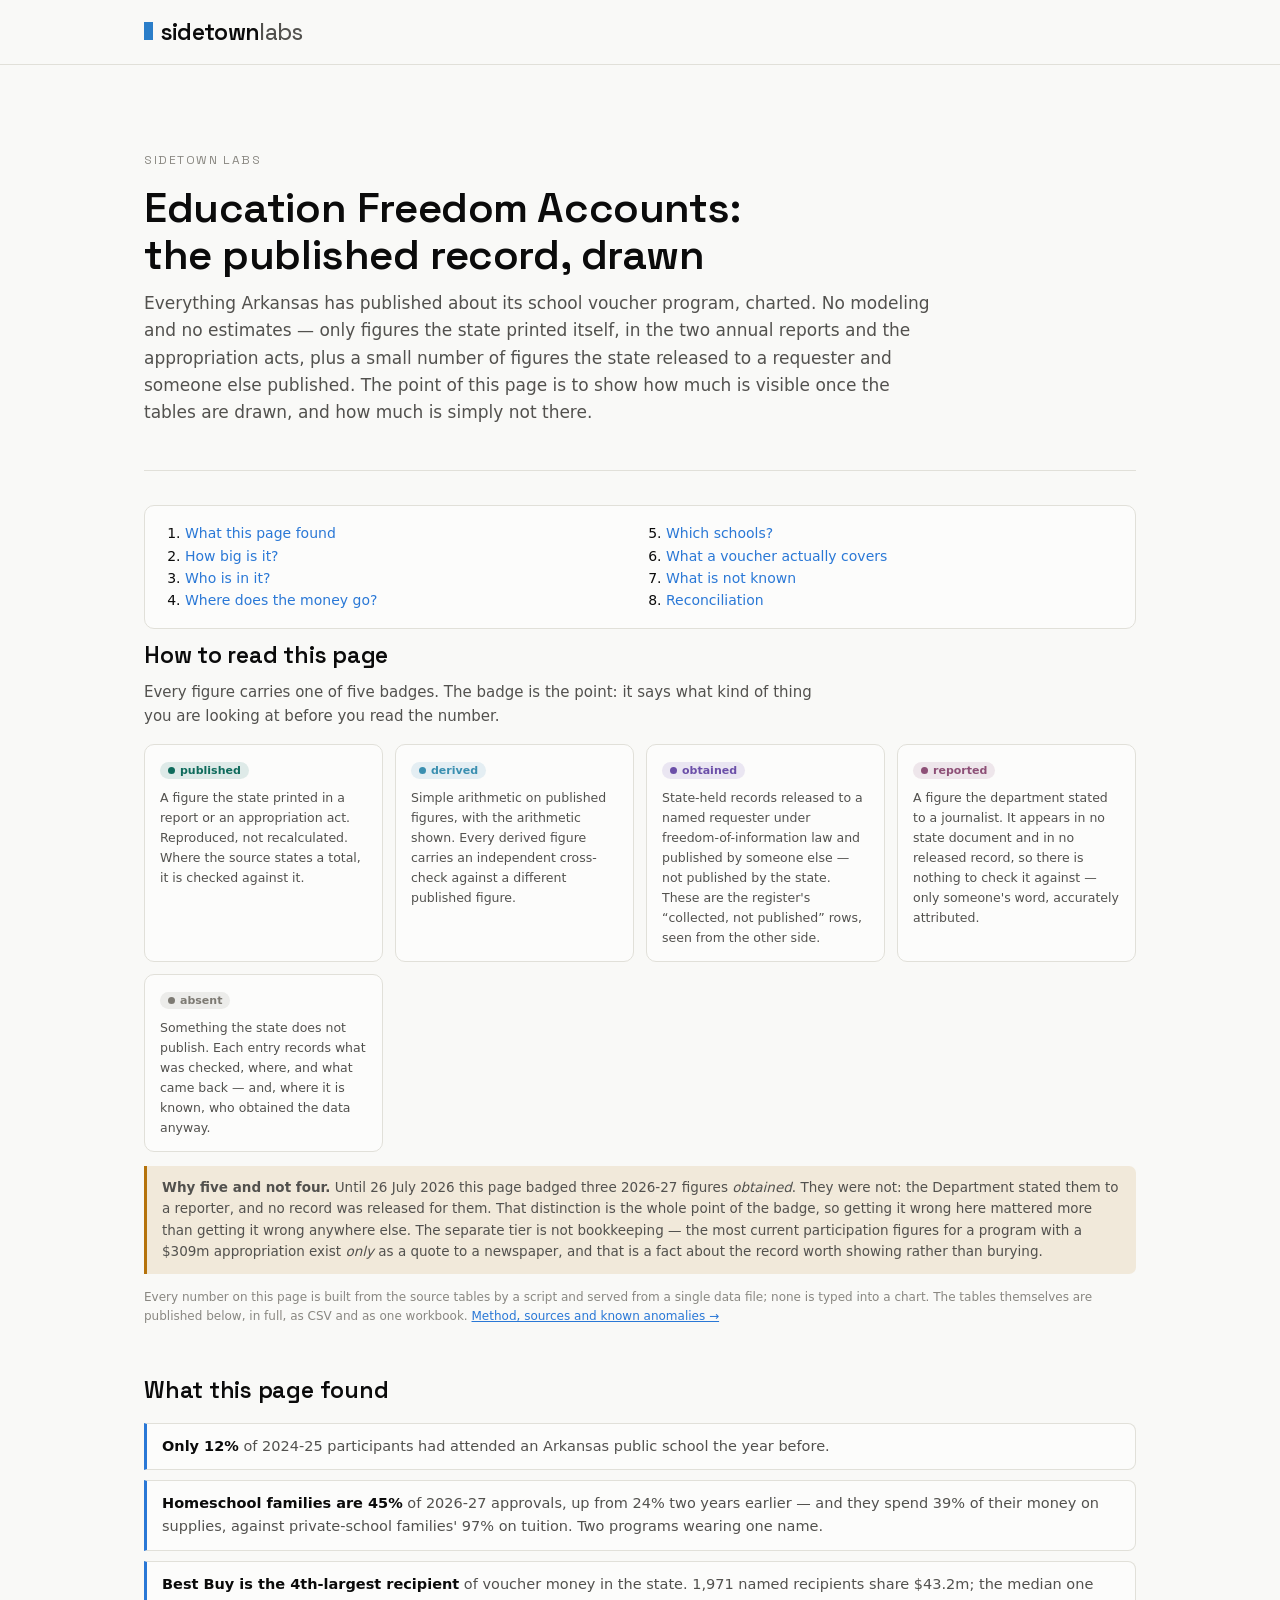
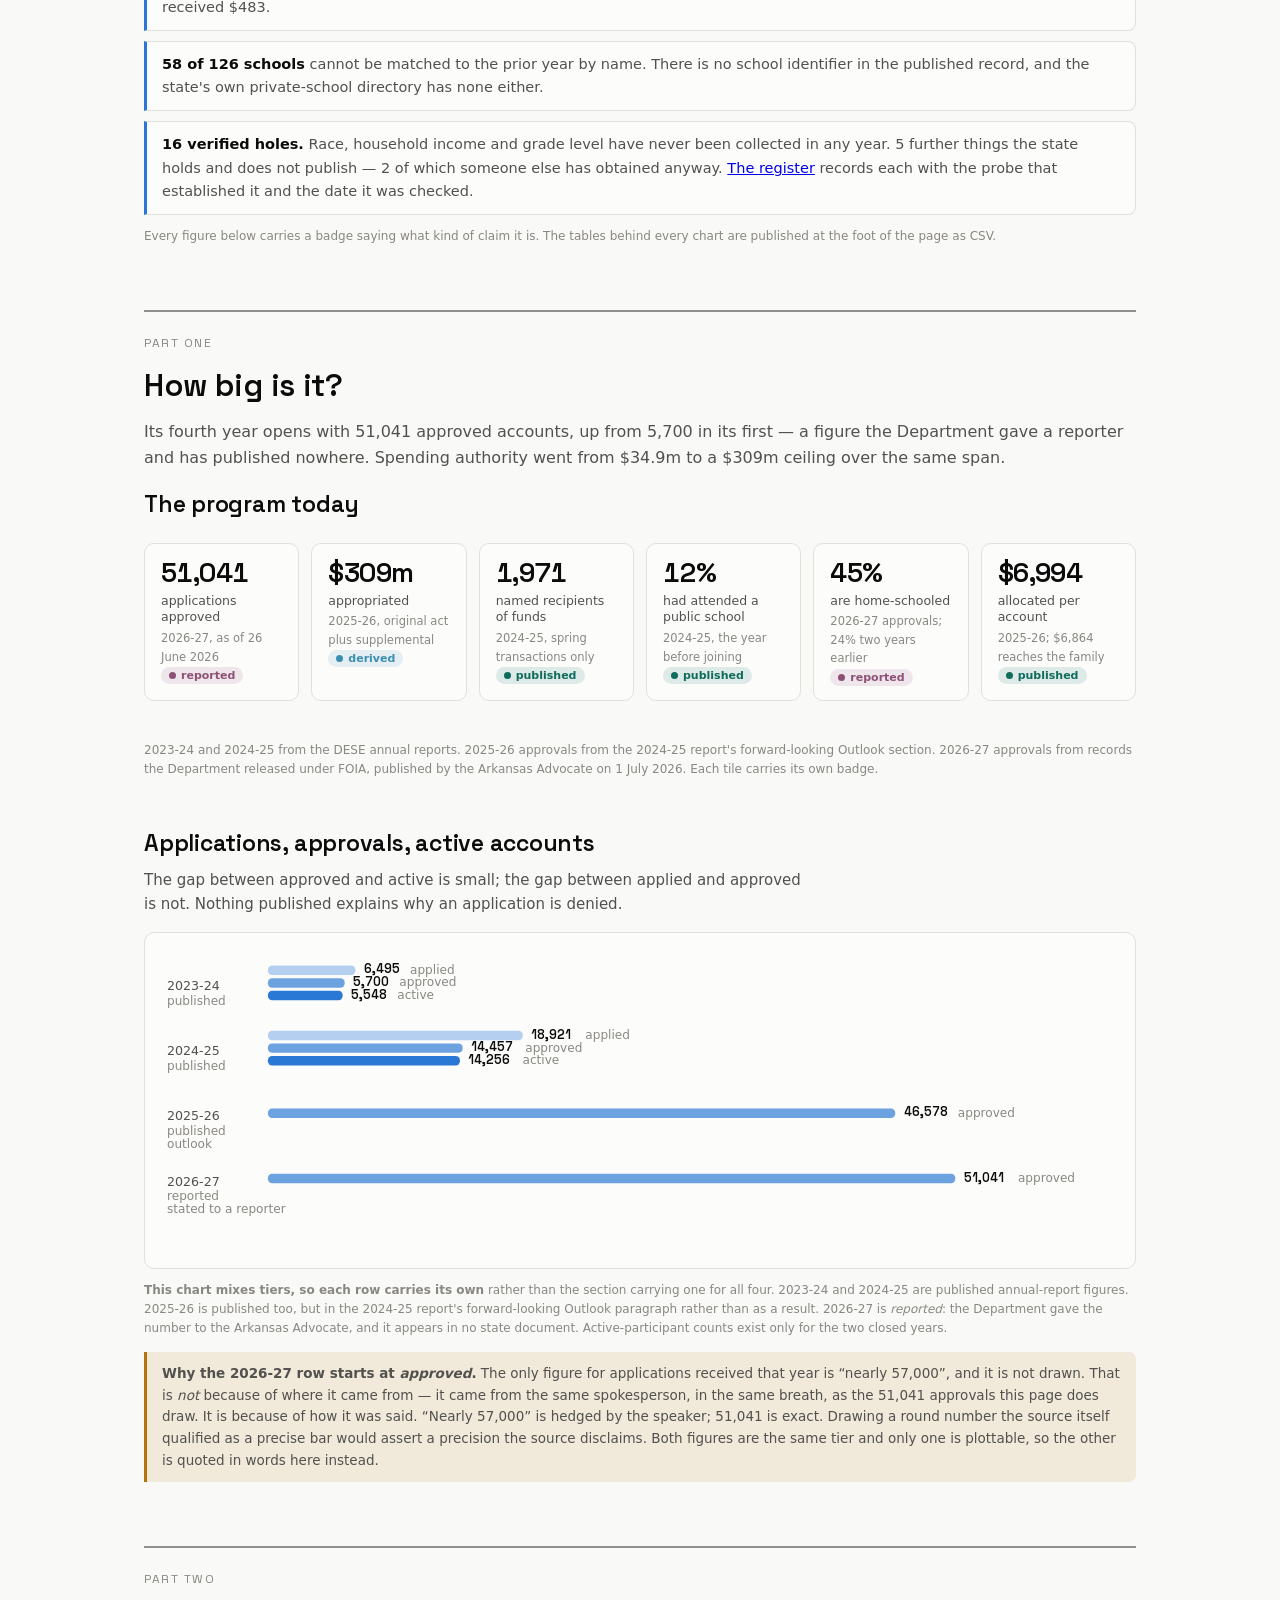
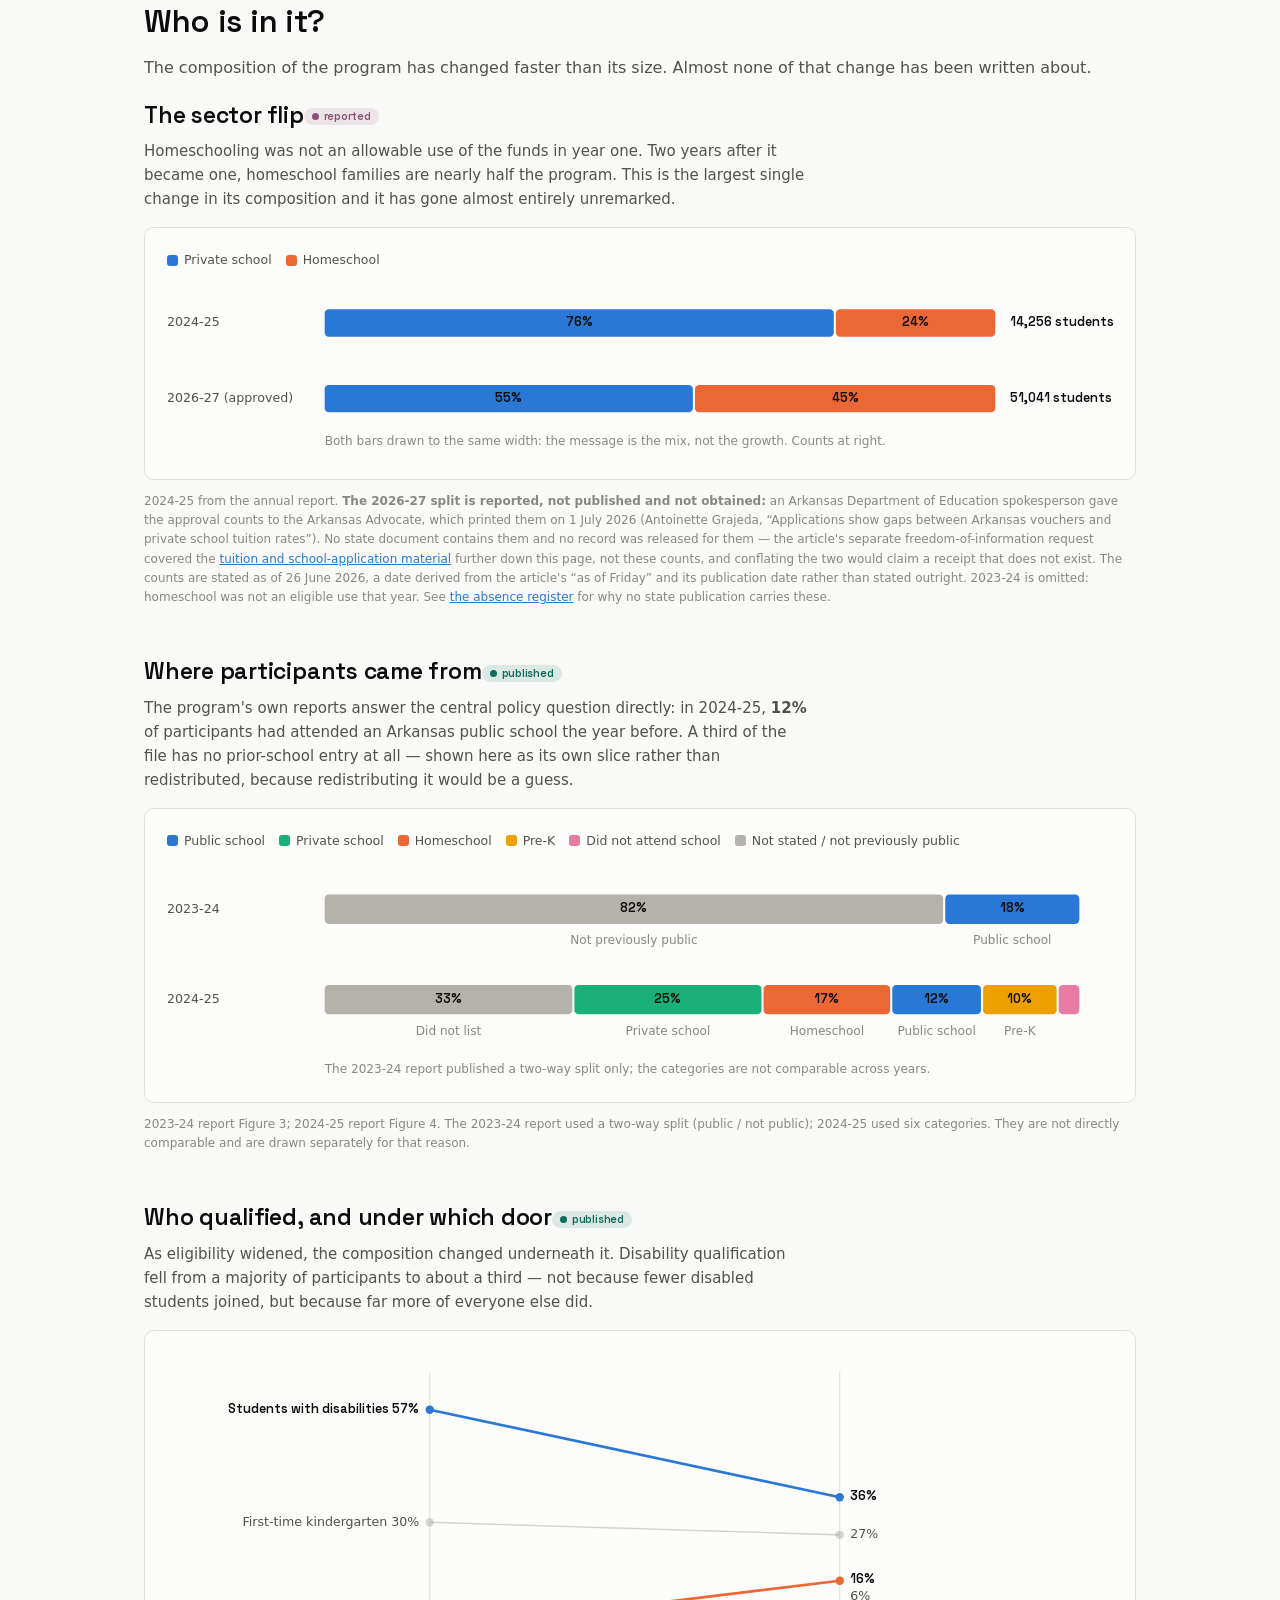
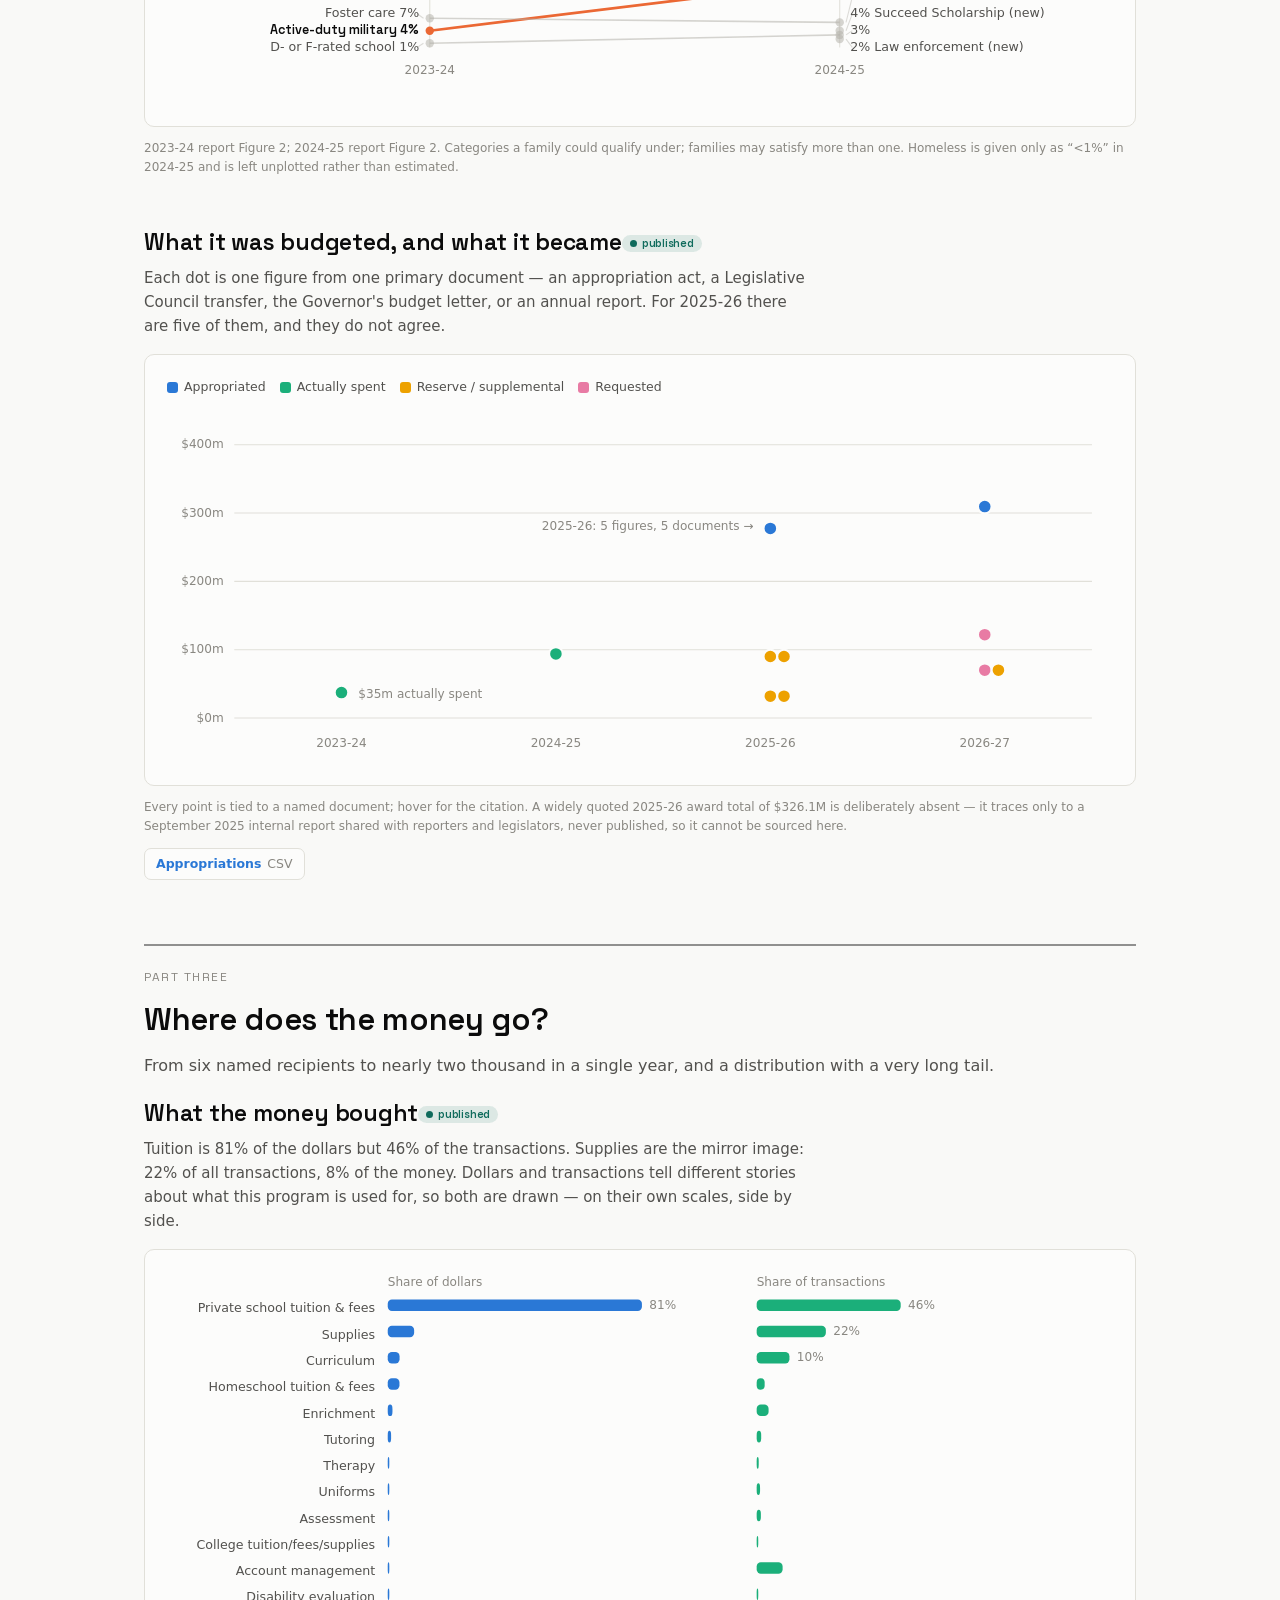
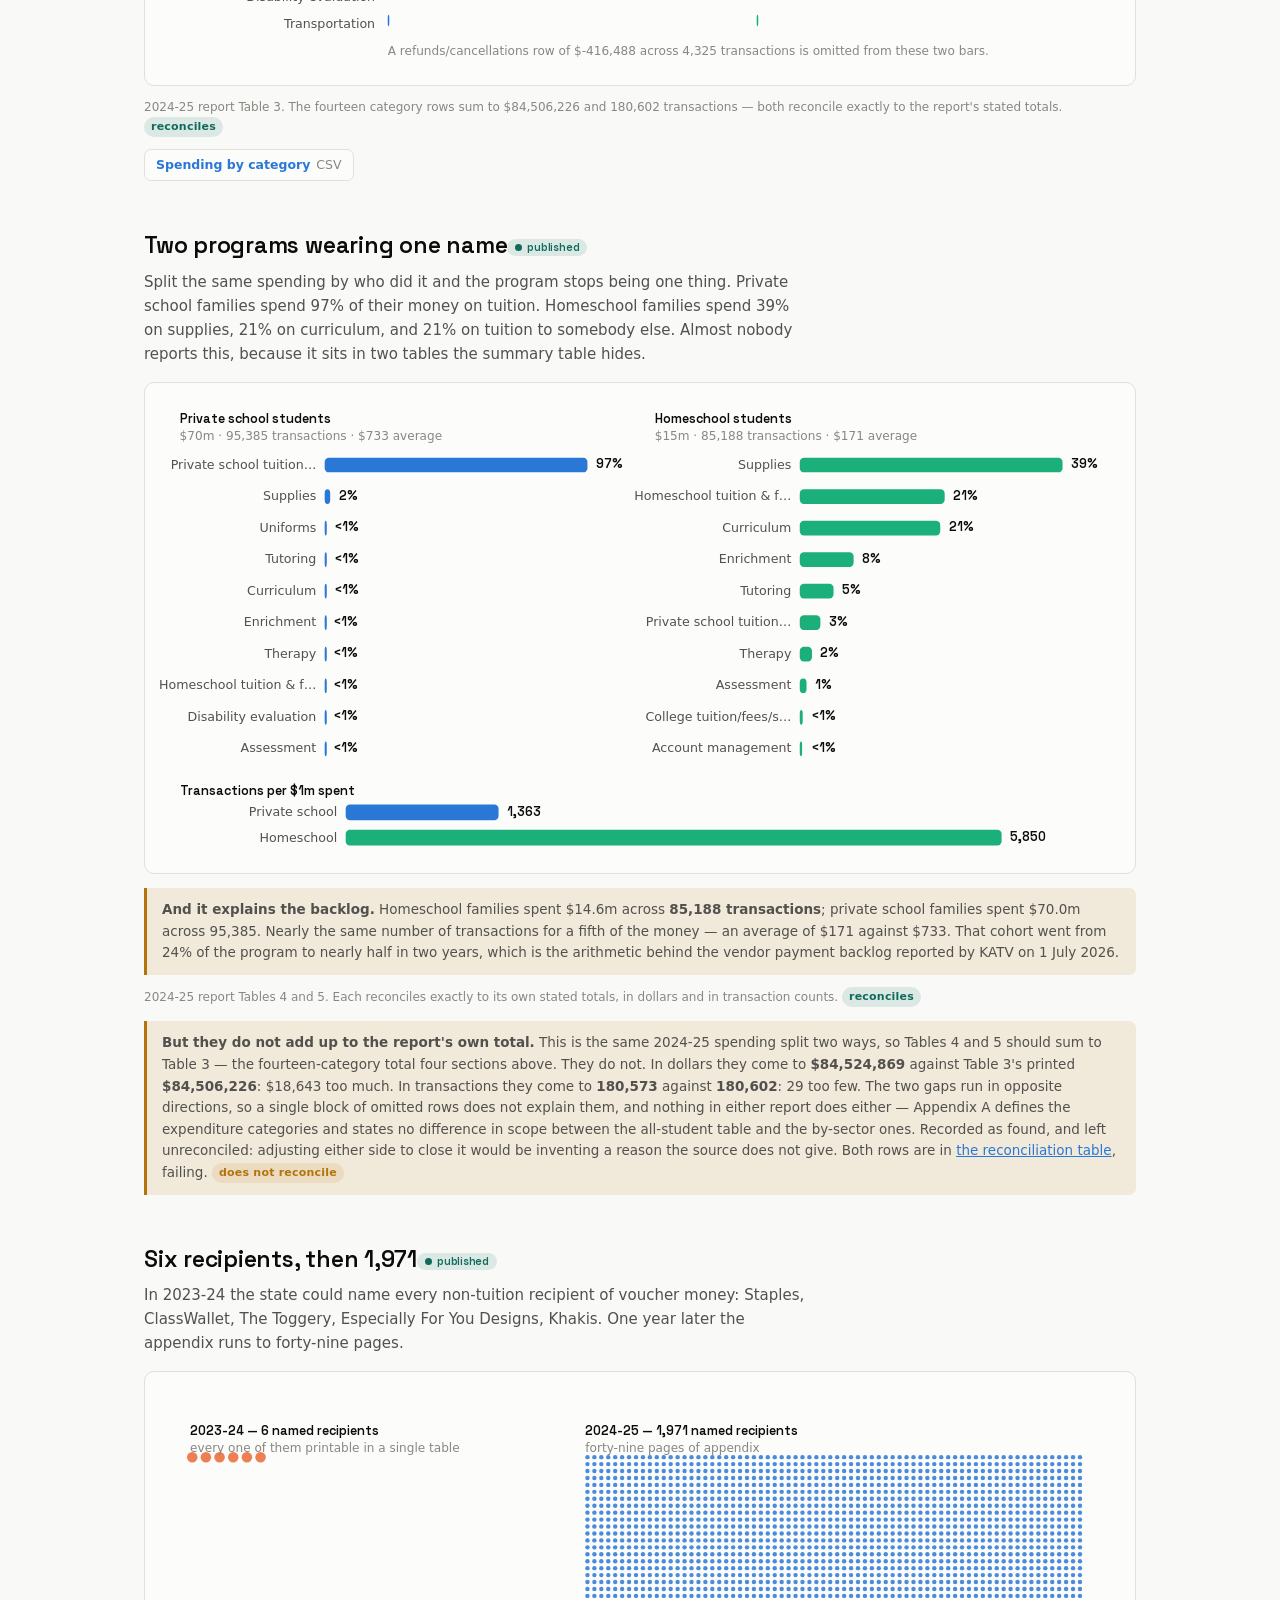
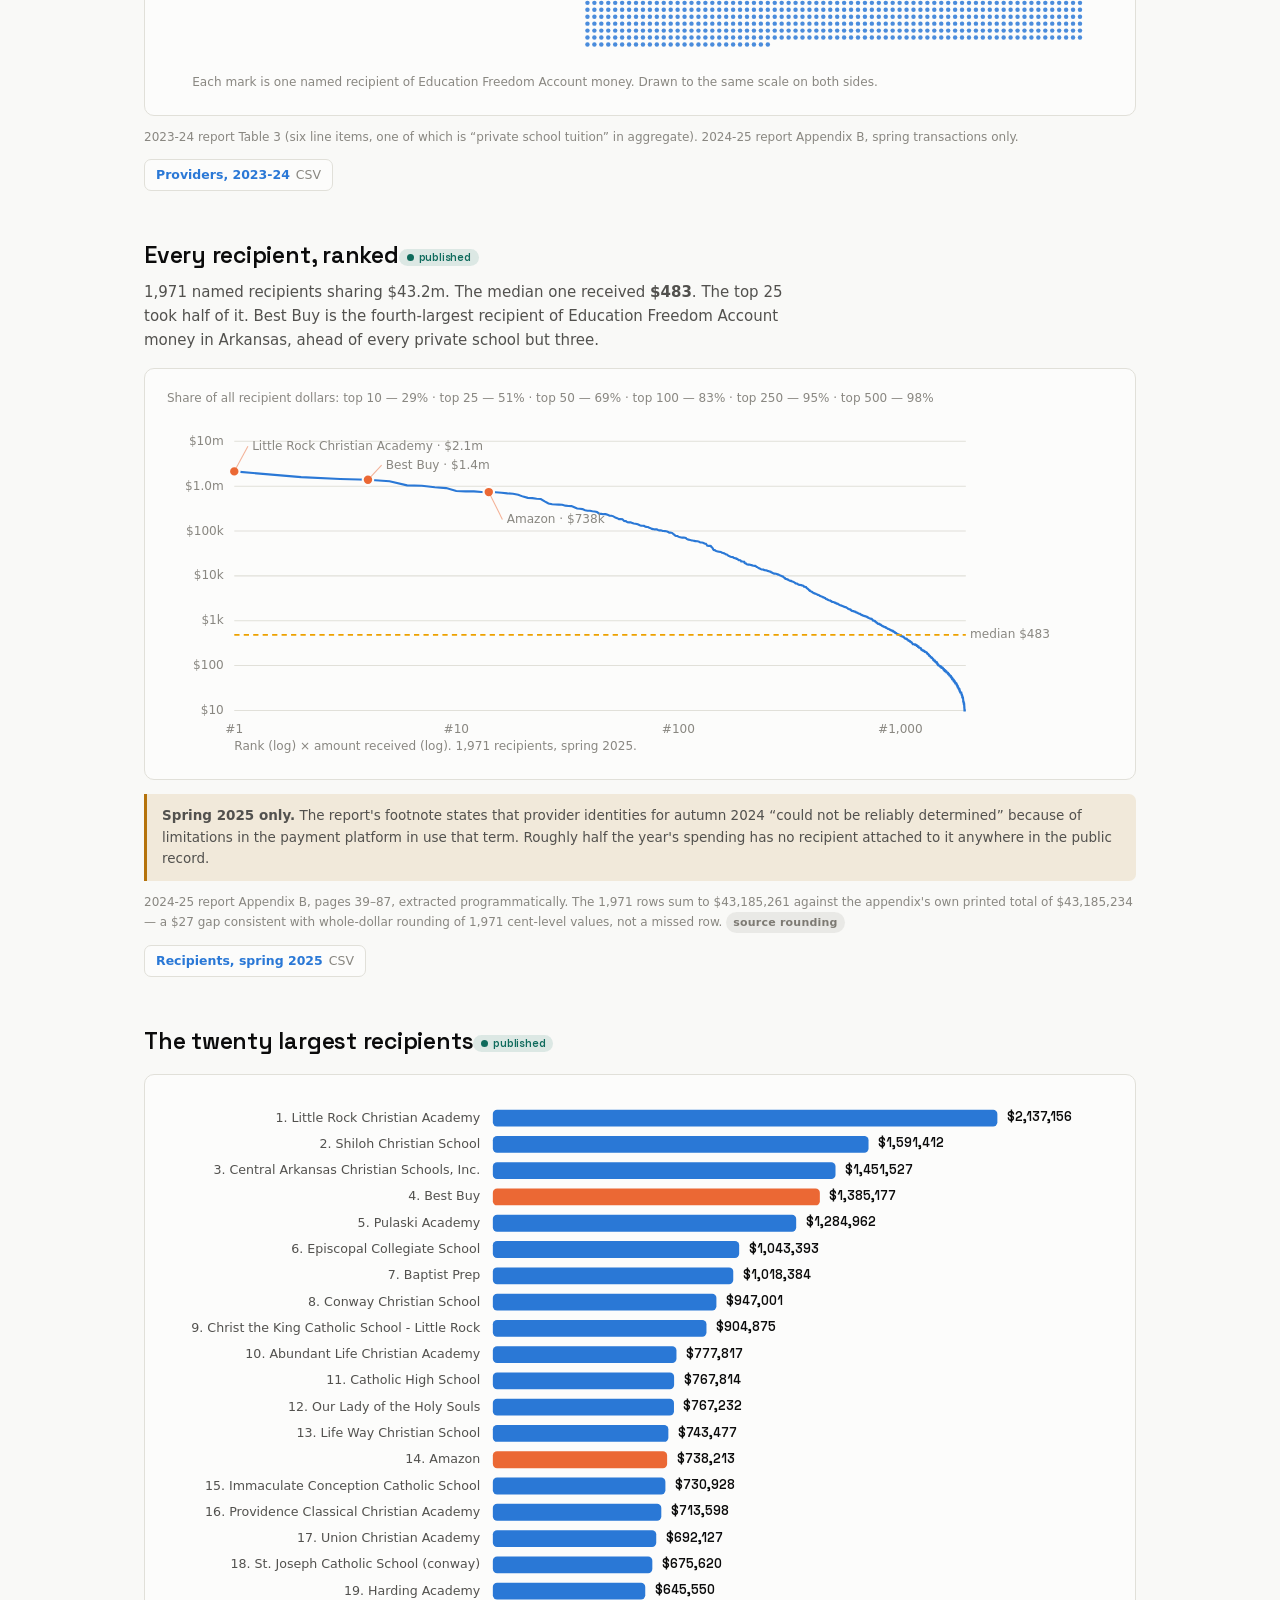
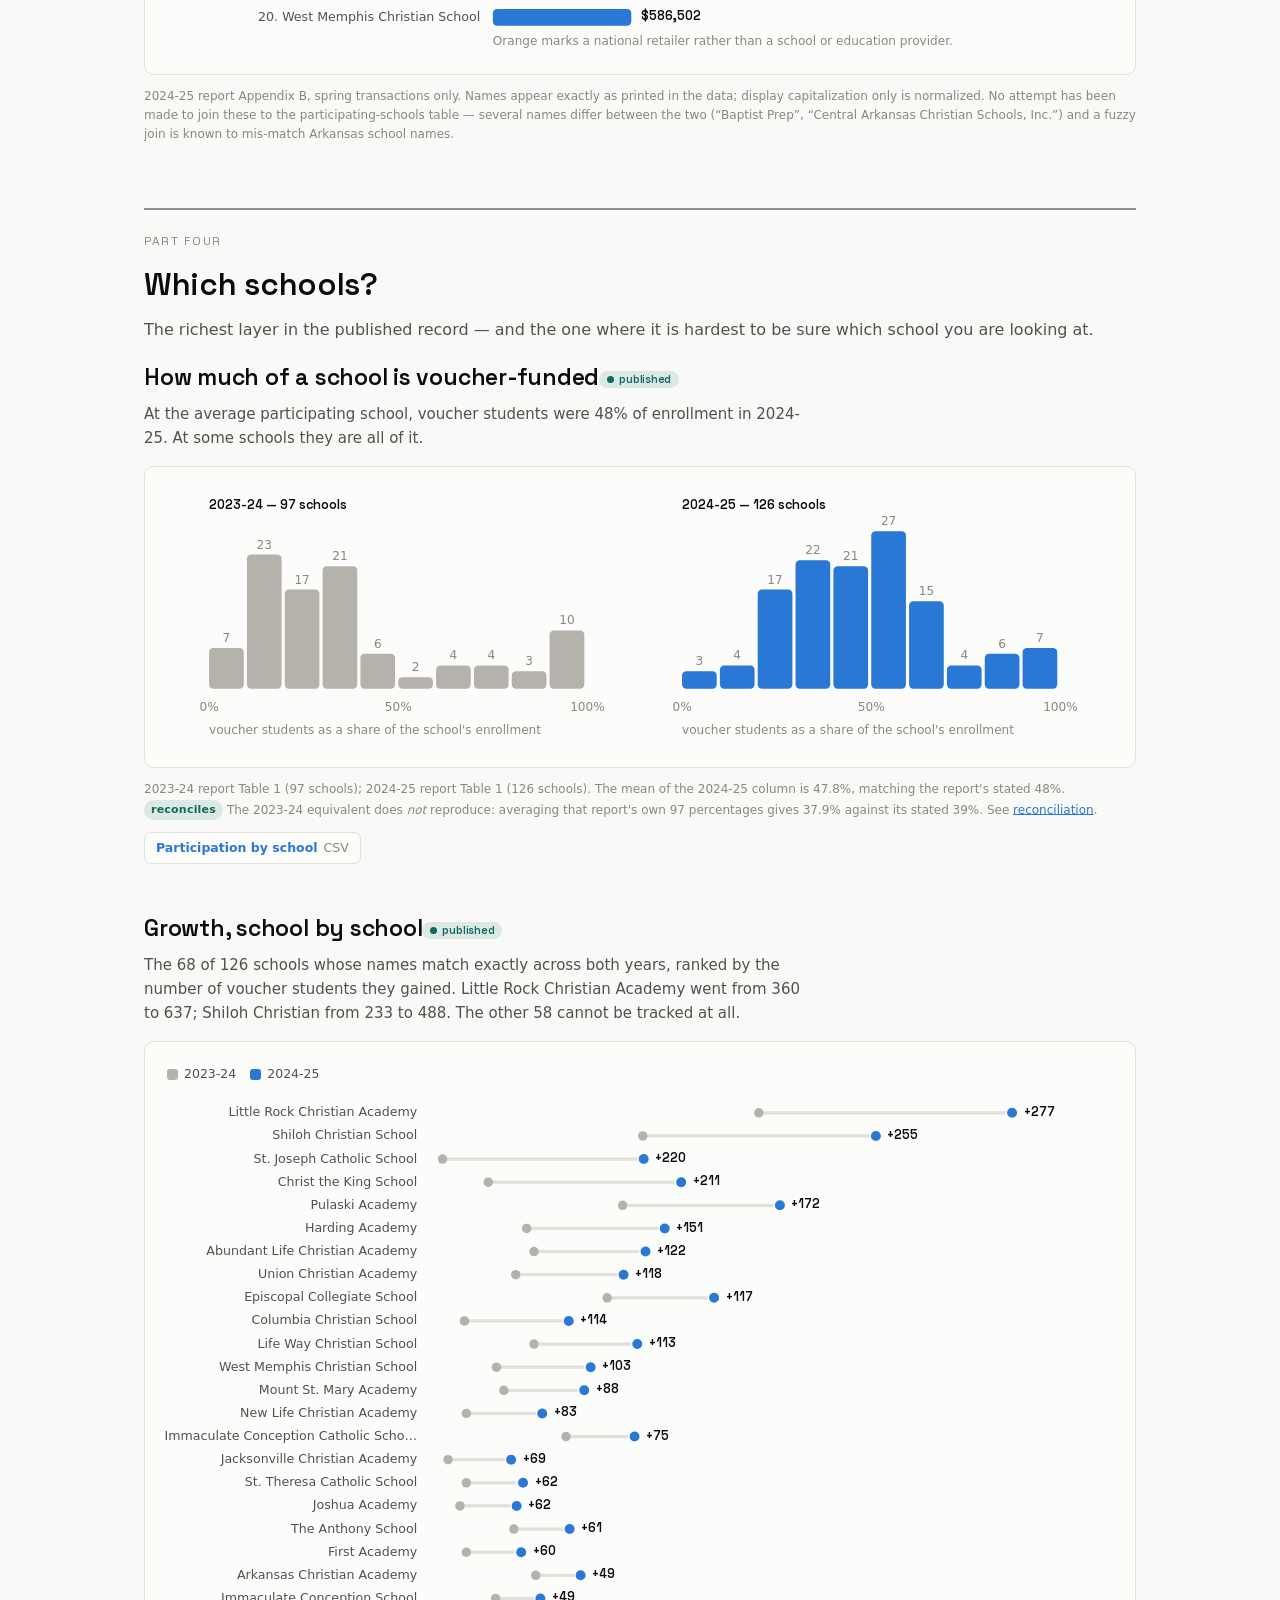
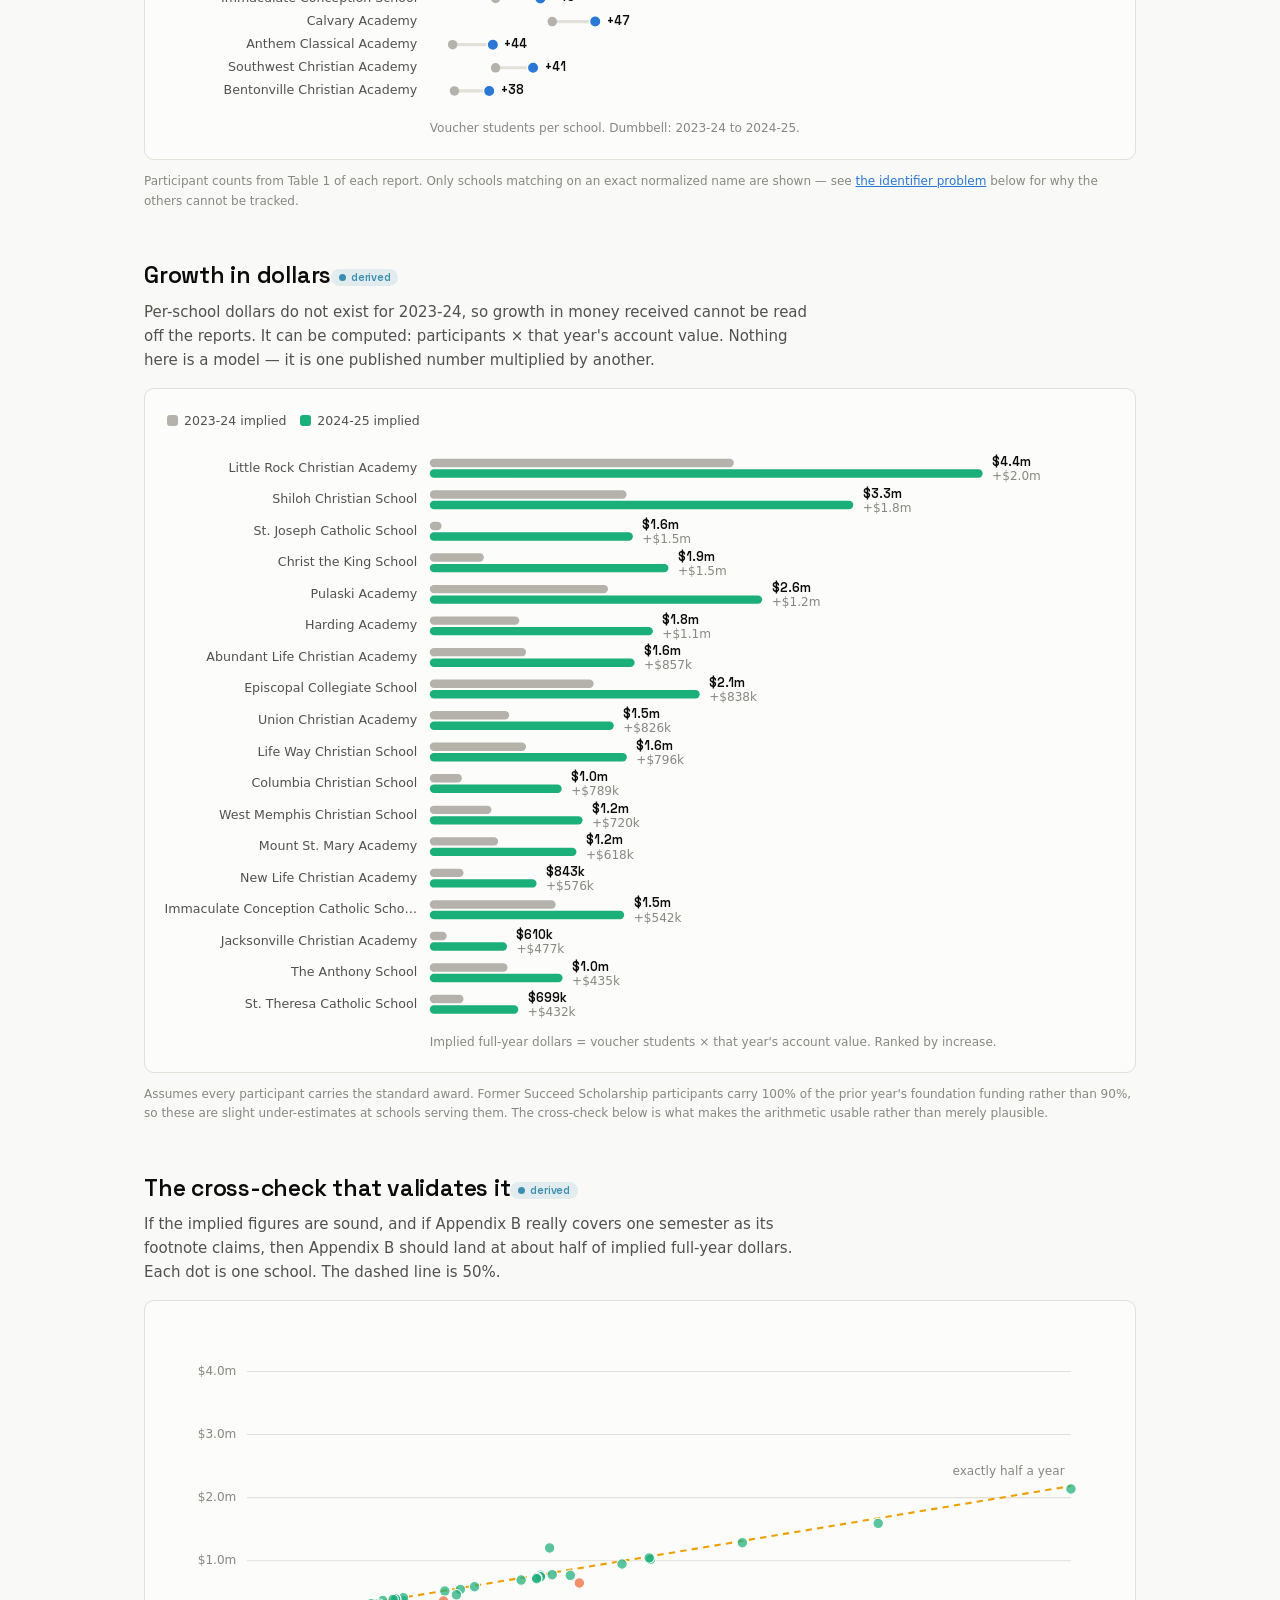
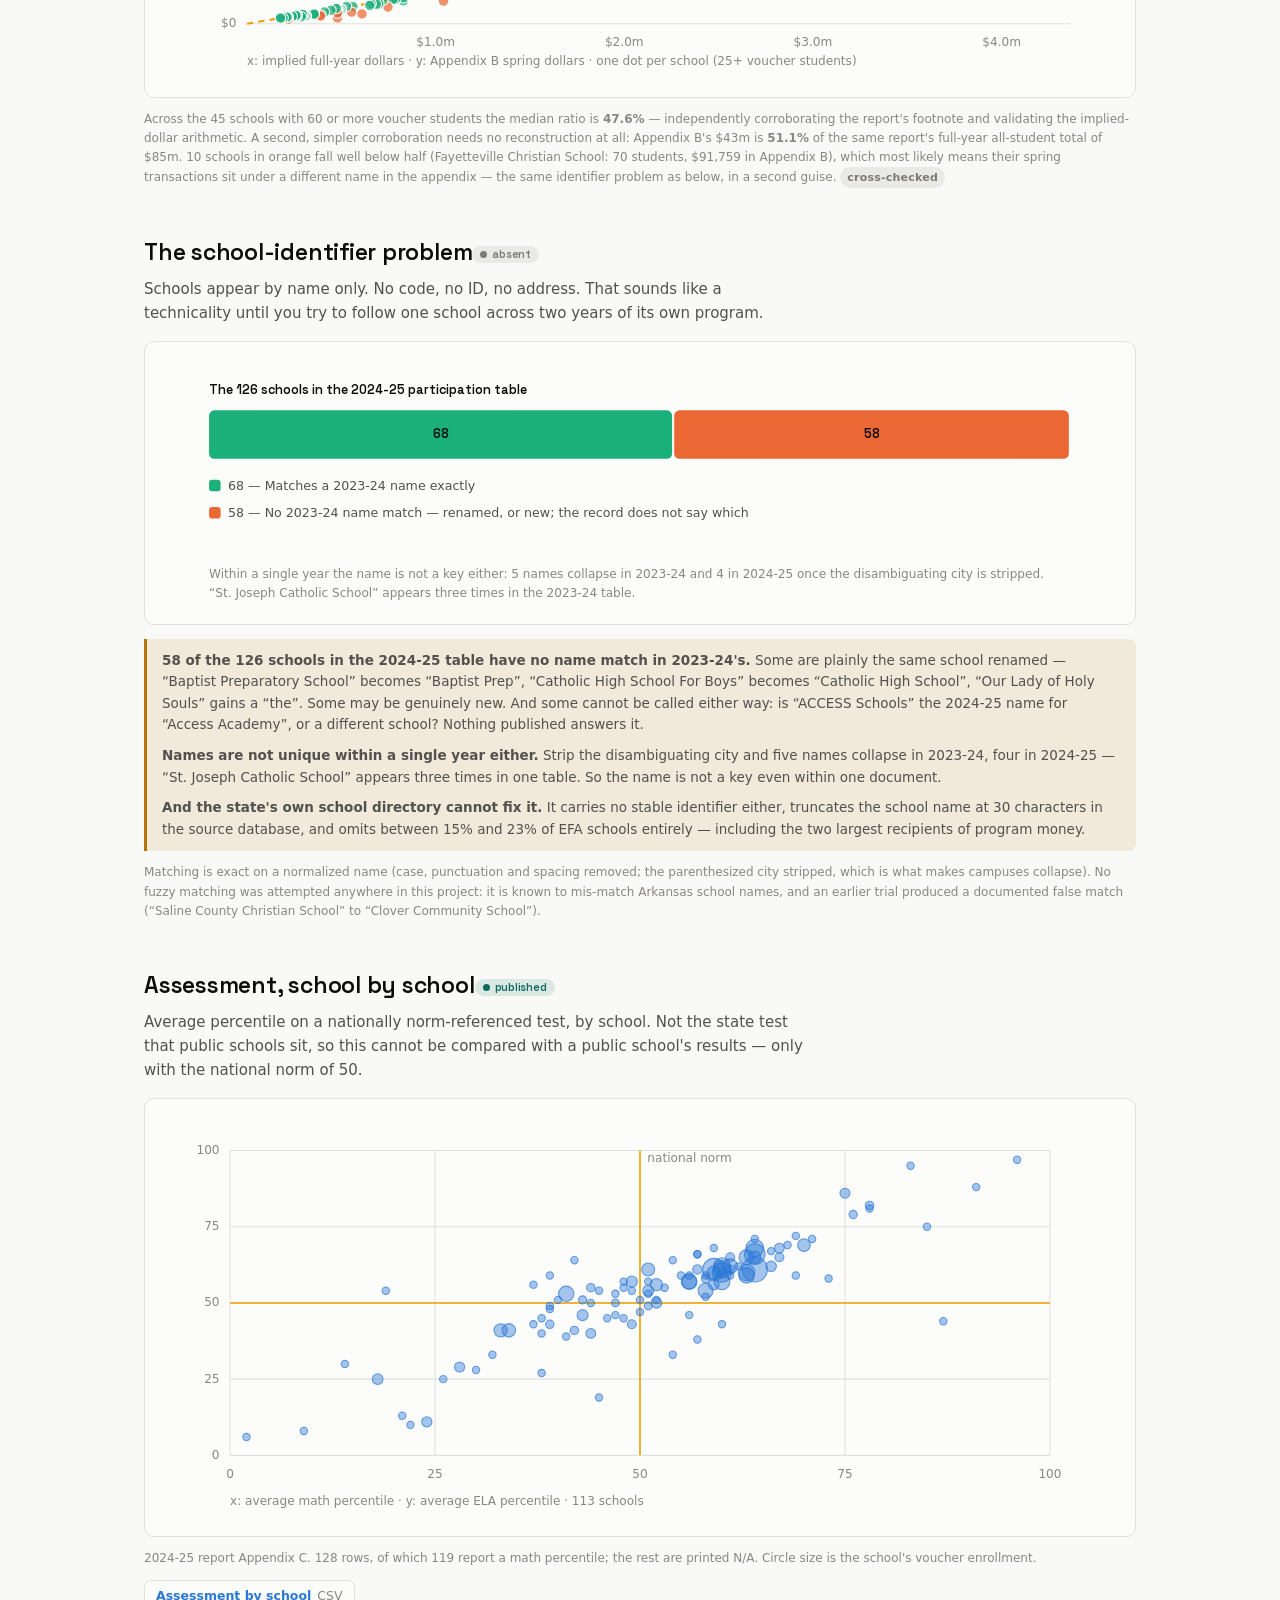
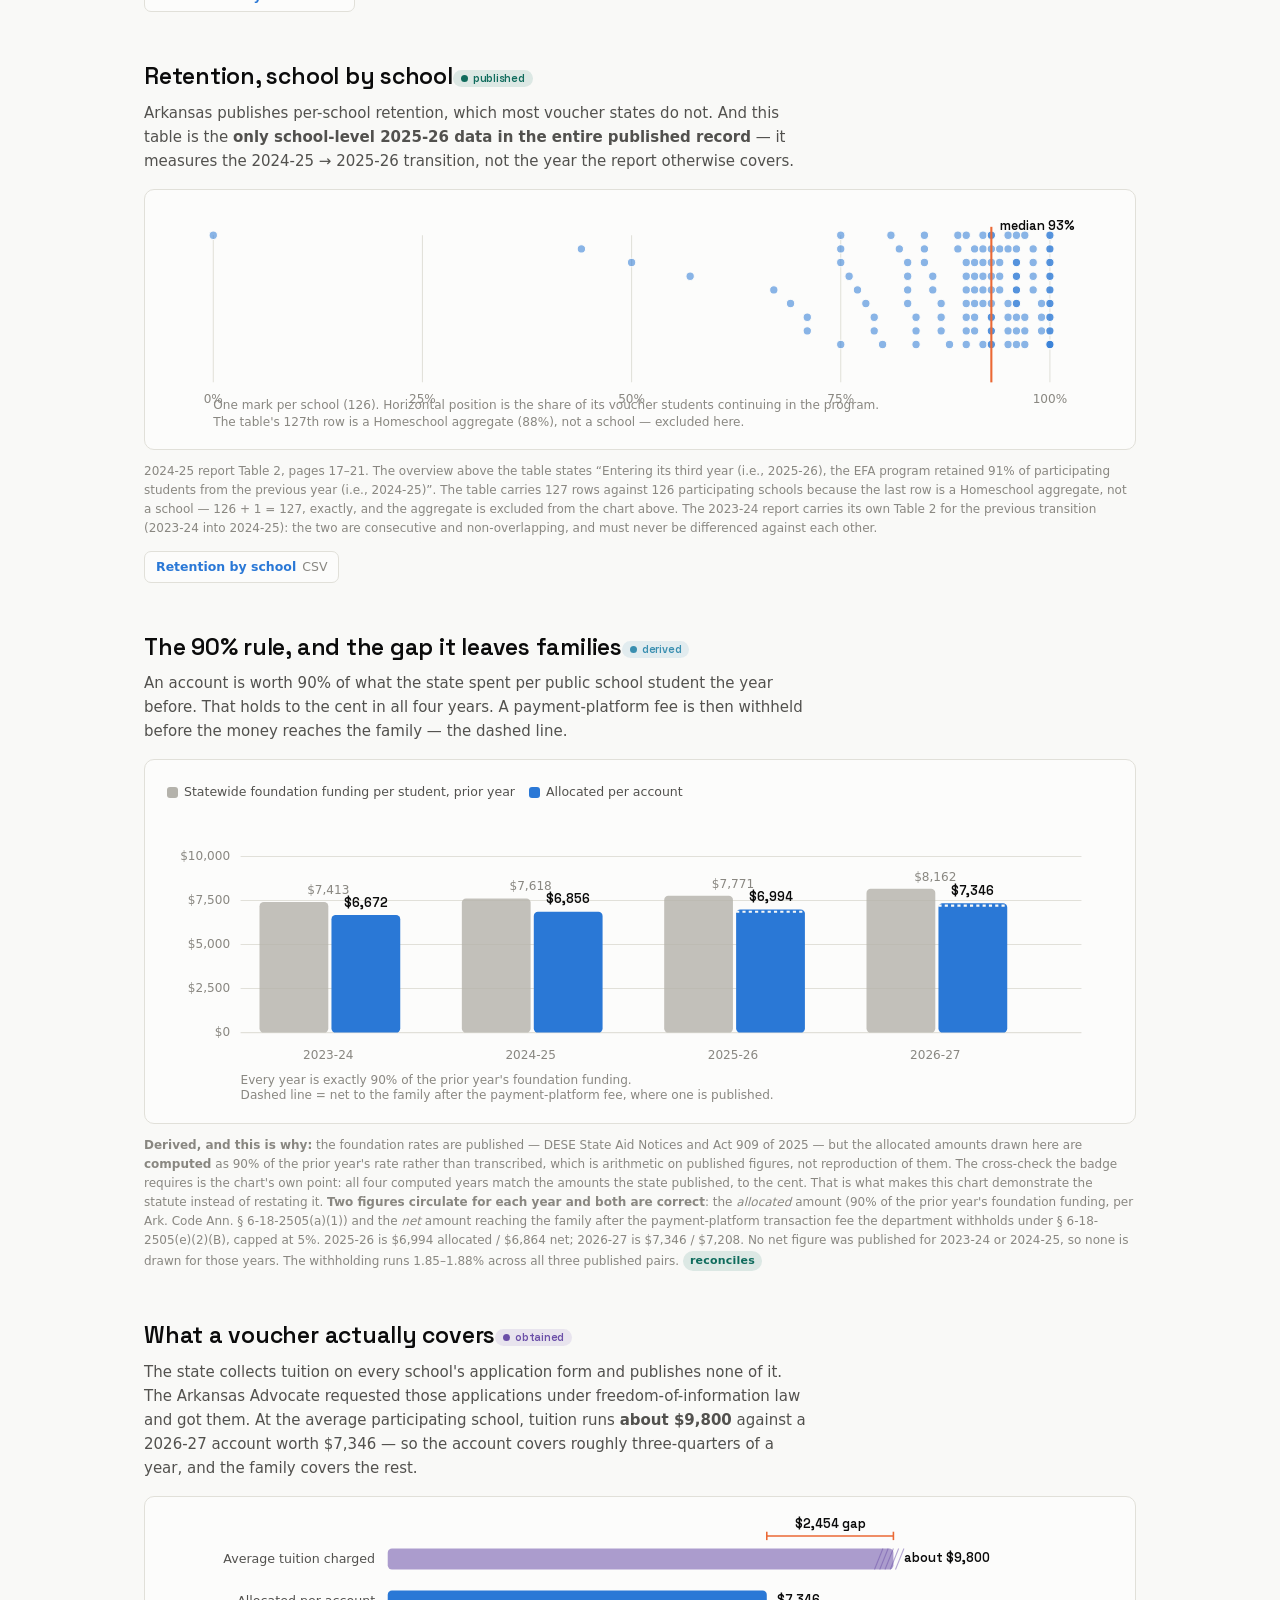
==== commit 27f8fddd: "Sync public surface with private source Private commits newly included:   3625c62 efa site (S37): te" ====
--- a/index.html
+++ b/index.html
@@ -4,11 +4,11 @@
 <meta charset="utf-8">
 <meta name="viewport" content="width=device-width, initial-scale=1">
 <title>Education Freedom Accounts — the published record, drawn</title>
-<meta name="description" content="Everything Arkansas has published about its Education Freedom Account voucher programme, charted from the state's own reports — with a verified register of what it does not publish.">
+<meta name="description" content="Everything Arkansas has published about its Education Freedom Account voucher program, charted from the state's own reports — with a verified register of what it does not publish.">
 <link rel="canonical" href="https://arkansas-efa.sidetownlabs.com/">
 <meta property="og:type" content="website">
 <meta property="og:title" content="Education Freedom Accounts — the published record, drawn">
-<meta property="og:description" content="Everything Arkansas has published about its school voucher programme, charted. Every figure badged published, derived, obtained, reported or absent.">
+<meta property="og:description" content="Everything Arkansas has published about its school voucher program, charted. Every figure badged published, derived, obtained, reported or absent.">
 <meta property="og:url" content="https://arkansas-efa.sidetownlabs.com/">
 <meta property="og:image" content="https://arkansas-efa.sidetownlabs.com/og-image.png">
 <meta name="twitter:card" content="summary_large_image">
@@ -32,8 +32,8 @@
 <header class="masthead">
   <p class="kicker">Sidetown Labs</p>
   <h1>Education Freedom Accounts:<br>the published record, drawn</h1>
-  <p class="lede">Everything Arkansas has published about its school voucher programme, charted.
-  No modelling and no estimates — only figures the state printed itself, in the two annual
+  <p class="lede">Everything Arkansas has published about its school voucher program, charted.
+  No modeling and no estimates — only figures the state printed itself, in the two annual
   reports and the appropriation acts, plus a small number of figures the state released to a
   requester and someone else published. The point of this page is to show how much is visible
   once the tables are drawn, and how much is simply not there.</p>
@@ -80,7 +80,7 @@
   reporter, and no record was released for them. That distinction is the whole point of the
   badge, so getting it wrong here mattered more than getting it wrong anywhere else. The
   separate tier is not bookkeeping &mdash; the most current participation figures for a
-  programme with a $309m appropriation exist <em>only</em> as a quote to a newspaper, and that
+  program with a $309m appropriation exist <em>only</em> as a quote to a newspaper, and that
   is a fact about the record worth showing rather than burying.</p></div>
   <p class="srcline" style="margin-top:14px">Every number on this page is built from the source
   tables by a script and served from a single data file; none is typed into a chart. The tables
@@ -95,7 +95,7 @@
       the year before.</div>
     <div><strong>Homeschool families are 45%</strong> of 2026-27 approvals, up from 24% two years
       earlier &mdash; and they spend 39% of their money on supplies, against private-school
-      families' 97% on tuition. Two programmes wearing one name.</div>
+      families' 97% on tuition. Two programs wearing one name.</div>
     <div><strong>Best Buy is the 4th-largest recipient</strong> of voucher money in the state.
       1,971 named recipients share $43.2m; the median one received $483.</div>
     <div><strong>58 of 126 schools</strong> cannot be matched to the prior year by name. There is
@@ -114,8 +114,11 @@
 
 <!-- ══ PART ONE ══════════════════════════════════════════════════════════ -->
 <div class="part" id="p1"><p class="n">Part one</p><h2>How big is it?</h2>
-<p>Three years from launch to roughly one in ten Arkansas students, and from $35m to a third of
-a billion.</p></div>
+<p>Its fourth year opens with <span data-efa="approved_2627">51,041</span> approved accounts, up
+from <span data-efa="approved_first_year">5,700</span> in its first &mdash; a figure the Department
+gave a reporter and has published nowhere. Spending authority went from
+<span data-efa="spend_first_year">$34.9m</span> to a
+<span data-efa="approp_ceiling">$309m</span> ceiling over the same span.</p></div>
 
 <section id="scale">
   <h2>The program today</h2>
@@ -149,13 +152,13 @@
 
 <!-- ══ PART TWO ══════════════════════════════════════════════════════════ -->
 <div class="part" id="p2"><p class="n">Part two</p><h2>Who is in it?</h2>
-<p>The composition of the programme has changed faster than its size. Almost none of that change
-has been reported.</p></div>
+<p>The composition of the program has changed faster than its size. Almost none of that change
+has been written about.</p></div>
 
 <section id="sector">
   <h2>The sector flip<span class="verify-badge" data-verify="reported"><span class="verify-dot"></span>reported</span></h2>
   <p>Homeschooling was not an allowable use of the funds in year one. Two years after it became
-  one, homeschool families are nearly half the programme. This is the largest single change in
+  one, homeschool families are nearly half the program. This is the largest single change in
   its composition and it has gone almost entirely unremarked.</p>
   <div class="card">
     <div class="legend">
@@ -180,7 +183,7 @@
 
 <section id="prior">
   <h2>Where participants came from<span class="verify-badge" data-verify="published"><span class="verify-dot"></span>published</span></h2>
-  <p>The programme's own reports answer the central policy question directly: in 2024-25,
+  <p>The program's own reports answer the central policy question directly: in 2024-25,
   <strong>12%</strong> of participants had attended an Arkansas public school the year before.
   A third of the file has no prior-school entry at all &mdash; shown here as its own slice rather
   than redistributed, because redistributing it would be a guess.</p>
@@ -207,7 +210,7 @@
   joined, but because far more of everyone else did.</p>
   <div class="card"><div id="c-elig"></div></div>
   <p class="srcline">2023-24 report Figure 2; 2024-25 report Figure 2. Categories a family could
-  qualify under; families may satisfy more than one. Homeless is reported only as
+  qualify under; families may satisfy more than one. Homeless is given only as
   &ldquo;&lt;1%&rdquo; in 2024-25 and is left unplotted rather than estimated.</p>
 </section>
 
@@ -241,7 +244,7 @@
   <h2>What the money bought<span class="verify-badge" data-verify="published"><span class="verify-dot"></span>published</span></h2>
   <p>Tuition is 81% of the dollars but 46% of the transactions. Supplies are the mirror image:
   22% of all transactions, 8% of the money. Dollars and transactions tell different stories about
-  what this programme is used for, so both are drawn &mdash; on their own scales, side by side.</p>
+  what this program is used for, so both are drawn &mdash; on their own scales, side by side.</p>
   <div class="card"><div id="c-cats"></div></div>
   <p class="srcline">2024-25 report Table 3. The fourteen category rows sum to $84,506,226 and
   180,602 transactions &mdash; both reconcile exactly to the report's stated totals.
@@ -250,8 +253,8 @@
 </section>
 
 <section id="twoprog">
-  <h2>Two programmes wearing one name<span class="verify-badge" data-verify="published"><span class="verify-dot"></span>published</span></h2>
-  <p>Split the same spending by who did it and the programme stops being one thing. Private
+  <h2>Two programs wearing one name<span class="verify-badge" data-verify="published"><span class="verify-dot"></span>published</span></h2>
+  <p>Split the same spending by who did it and the program stops being one thing. Private
   school families spend 97% of their money on tuition. Homeschool families spend 39% on supplies,
   21% on curriculum, and 21% on tuition to somebody else. Almost nobody reports this, because it
   sits in two tables the summary table hides.</p>
@@ -259,8 +262,8 @@
   <div class="note"><p><strong>And it explains the backlog.</strong> Homeschool families spent
   $14.6m across <strong>85,188 transactions</strong>; private school families spent $70.0m across
   95,385. Nearly the same number of transactions for a fifth of the money &mdash; an average of
-  $171 against $733. That cohort went from 24% of the programme to nearly half in two years,
-  which is the arithmetic behind the vendor backlog reported in mid-2026.</p></div>
+  $171 against $733. That cohort went from 24% of the program to nearly half in two years,
+  which is the arithmetic behind the vendor payment backlog reported by KATV on 1 July 2026.</p></div>
   <p class="srcline">2024-25 report Tables 4 and 5. Each reconciles exactly to its own stated
   totals, in dollars and in transaction counts. <span class="pill exact">reconciles</span></p>
   <div class="note"><p><strong>But they do not add up to the report's own total.</strong> This is
@@ -271,7 +274,7 @@
   <strong>180,602</strong>: 29 too few. The two gaps run in opposite directions, so a single
   block of omitted rows does not explain them, and nothing in either report does either &mdash;
   Appendix A defines the expenditure categories and states no difference in scope between the
-  all-student table and the by-sector ones. Reported as found, and left unreconciled: adjusting
+  all-student table and the by-sector ones. Recorded as found, and left unreconciled: adjusting
   either side to close it would be inventing a reason the source does not give. Both rows are in
   <a href="#recon">the reconciliation table</a>, failing.
   <span class="pill prelim">does not reconcile</span></p></div>
@@ -309,7 +312,7 @@
   <h2>The twenty largest recipients<span class="verify-badge" data-verify="published"><span class="verify-dot"></span>published</span></h2>
   <div class="card"><div id="c-top"></div></div>
   <p class="srcline">2024-25 report Appendix B, spring transactions only. Names appear exactly as
-  printed in the data; display capitalisation only is normalised. No attempt has been made to
+  printed in the data; display capitalization only is normalized. No attempt has been made to
   join these to the participating-schools table &mdash; several names differ between the two
   (&ldquo;Baptist Prep&rdquo;, &ldquo;Central Arkansas Christian Schools, Inc.&rdquo;) and a fuzzy
   join is known to mis-match Arkansas school names.</p>
@@ -322,7 +325,7 @@
 
 <section id="share">
   <h2>How much of a school is voucher-funded<span class="verify-badge" data-verify="published"><span class="verify-dot"></span>published</span></h2>
-  <p>At the average participating school, voucher students were 48% of enrolment in 2024-25.
+  <p>At the average participating school, voucher students were 48% of enrollment in 2024-25.
   At some schools they are all of it.</p>
   <div class="card"><div id="c-share"></div></div>
   <p class="srcline">2023-24 report Table 1 (97 schools); 2024-25 report Table 1 (126 schools).
@@ -335,9 +338,10 @@
 
 <section id="growth">
   <h2>Growth, school by school<span class="verify-badge" data-verify="published"><span class="verify-dot"></span>published</span></h2>
-  <p>The schools whose names match exactly across both years, ranked by the number of voucher
-  students they gained. Little Rock Christian Academy went from 360 to 637; Shiloh Christian from
-  233 to 488.</p>
+  <p>The <span data-efa="growth_matched">68</span> of <span data-efa="growth_total">126</span>
+  schools whose names match exactly across both years, ranked by the number of voucher students
+  they gained. Little Rock Christian Academy went from 360 to 637; Shiloh Christian from 233 to
+  488. The other <span data-efa="growth_unresolved">58</span> cannot be tracked at all.</p>
   <div class="card">
     <div class="legend">
       <span class="key"><i class="sw" style="background:var(--neutral)"></i>2023-24</span>
@@ -346,7 +350,7 @@
     <div id="c-growth"></div>
   </div>
   <p class="srcline">Participant counts from Table 1 of each report. Only schools matching on an
-  exact normalised name are shown &mdash; see <a href="#identity">the identifier problem</a> below
+  exact normalized name are shown &mdash; see <a href="#identity">the identifier problem</a> below
   for why the others cannot be tracked.</p>
 </section>
 
@@ -380,7 +384,7 @@
 <section id="identity">
   <h2>The school-identifier problem<span class="verify-badge" data-verify="absent"><span class="verify-dot"></span>absent</span></h2>
   <p>Schools appear by name only. No code, no ID, no address. That sounds like a technicality
-  until you try to follow one school across two years of its own programme.</p>
+  until you try to follow one school across two years of its own program.</p>
   <div class="card"><div id="c-identity"></div></div>
   <div class="note"><p><strong>58 of the 126 schools in the 2024-25 table have no name match in
   2023-24's.</strong> Some are plainly the same school renamed &mdash; &ldquo;Baptist Preparatory
@@ -396,9 +400,9 @@
   <p><strong>And the state's own school directory cannot fix it.</strong> It carries no stable
   identifier either, truncates the school name at 30 characters in the source database, and omits
   between 15% and 23% of EFA schools entirely &mdash; including the two largest recipients of
-  programme money.</p></div>
-  <p class="srcline">Matching is exact on a normalised name (case, punctuation and spacing removed;
-  the parenthesised city stripped, which is what makes campuses collapse). No fuzzy matching was
+  program money.</p></div>
+  <p class="srcline">Matching is exact on a normalized name (case, punctuation and spacing removed;
+  the parenthesized city stripped, which is what makes campuses collapse). No fuzzy matching was
   attempted anywhere in this project: it is known to mis-match Arkansas school names, and an
   earlier trial produced a documented false match (&ldquo;Saline County Christian School&rdquo; to
   &ldquo;Clover Community School&rdquo;).</p>
@@ -410,8 +414,8 @@
   public schools sit, so this cannot be compared with a public school's results &mdash; only with
   the national norm of 50.</p>
   <div class="card"><div id="c-assess"></div></div>
-  <p class="srcline">2024-25 report Appendix C. 128 rows, of which 119 report a maths percentile;
-  the rest are printed N/A. Circle size is the school's voucher enrolment.</p>
+  <p class="srcline">2024-25 report Appendix C. 128 rows, of which 119 report a math percentile;
+  the rest are printed N/A. Circle size is the school's voucher enrollment.</p>
   <div class="downloads" data-downloads="efa-assessment-by-school.csv"></div>
 </section>
 
@@ -484,8 +488,12 @@
 
 <section id="schools2627">
   <h2>Which schools wanted in<span class="verify-badge" data-verify="obtained"><span class="verify-dot"></span>obtained</span></h2>
-  <p>The same records show how the state handled the schools themselves. 176 private schools
-  applied to take part in 2026-27; 164 were approved and 2 were denied.</p>
+  <p>The same records show how the state handled the schools themselves.
+  <span data-efa="schools_applied">176</span> private schools applied to take part in 2026-27;
+  <span data-efa="schools_approved">164</span> were approved,
+  <span data-efa="schools_denied">2</span> were denied and
+  <span data-efa="schools_under_review">10</span> were still under review when the records were
+  released.</p>
   <div class="card"><div id="c-schools-2627"></div></div>
   <p class="srcline">Same source and same request as above. No state publication carries these
   counts for 2026-27 &mdash; the coverage matrix marks the row obtained for that reason. As with
@@ -504,13 +512,13 @@
 </section>
 
 <div class="part" id="p4b"><p class="n">Part four, continued</p><h2>Assessment</h2>
-<p>The only outcome measure the programme collects &mdash; and the one place it can almost, but
+<p>The only outcome measure the program collects &mdash; and the one place it can almost, but
 not quite, be compared with a public school.</p></div>
 
 <section id="instruments">
   <h2>Seventeen different tests<span class="verify-badge" data-verify="published"><span class="verify-dot"></span>published</span></h2>
   <p>Participating schools choose their own nationally norm-referenced test. Seventeen were used.
-  The result reported as the programme's headline is an average across all of them.</p>
+  The result published as the program's headline is an average across all of them.</p>
   <div class="card"><div id="c-instruments"></div></div>
   <p class="srcline">2024-25 report Table 8. Completions sum to 12,218, matching the stated total.
   <span class="pill exact">reconciles</span> Names are shortened on the axis only; hover for the
@@ -522,7 +530,9 @@
   <h2>The state test, at four schools<span class="verify-badge" data-verify="published"><span class="verify-dot"></span>published</span></h2>
   <p>ATLAS is the assessment every Arkansas public school sits. Four participating private schools
   administered it to about 300 voucher students &mdash; the only directly comparable outcome data
-  the programme has produced in three years.</p>
+  the program has produced in three years. They chose to administer it; the other
+  <span data-efa="atlas_other">122</span> did not. Four self-selected schools are not a sample of
+  <span data-efa="atlas_total">126</span>, and nothing published says why these four opted in.</p>
   <div class="card">
     <div class="legend">
       <span class="key"><i class="sw" style="background:var(--cat-2)"></i>Level 1 &mdash; limited</span>
@@ -536,7 +546,7 @@
   participating schools. Clear Spring School did not administer the science assessment.
   <strong>Six of the fourteen published rows sum to 99 or 101</strong>, because the source rounds
   each of the four levels independently &mdash; the bars are drawn exactly as printed and are
-  deliberately <em>not</em> normalised to 100, which would invent precision the source does not
+  deliberately <em>not</em> normalized to 100, which would invent precision the source does not
   have. Rows that do not sum to 100 say so.</p>
   <div class="downloads" data-downloads="efa-atlas-performance-levels.csv"></div>
 </section>
@@ -566,7 +576,7 @@
 <section id="ns">
   <h2>The absence register<span class="verify-badge" data-verify="absent"><span class="verify-dot"></span>absent</span></h2>
   <div class="card"><div class="reg" id="c-ns"></div></div>
-  <p class="srcline">Probes performed against the two annual reports, the DESE programme pages, the
+  <p class="srcline">Probes performed against the two annual reports, the DESE program pages, the
   Arkansas General Assembly's document server, and this project's own earlier audits. Every row
   carries the date it was last checked. &ldquo;Obtained by&rdquo; records a published instance of
   someone getting the data from the state anyway; it is evidence of releasability, not a claim
@@ -596,7 +606,7 @@
   <p>Every figure on this page that has a stated total in its source has been checked against it.
   The checks that fail are printed with the ones that pass.</p>
   <details class="receipt">
-    <summary><span id="recon-claim">21 checks: 17 reconcile exactly.</span>
+    <summary><span id="recon-claim">23 checks: 17 reconcile exactly.</span>
       <span class="hint hint-shut">open the reconciliation &rarr;</span><span class="hint hint-open">hide the reconciliation</span></summary>
     <div class="table-scroll"><table id="c-recon"></table></div>
   </details>
@@ -618,7 +628,7 @@
   <p>Built from the Arkansas Department of Education's own published reports and appropriation
   acts. Five 2026-27 figures come from application records the Arkansas Advocate obtained under
   freedom-of-information law, and three come from what the Department told the same reporter;
-  each is badged for which. Nothing here is modelled.</p>
+  each is badged for which. Nothing here is modeled.</p>
   <p class="vintage" id="vintage"></p>
   <p class="companion">Companion sites:
     <a href="https://arkansas-enrollment.sidetownlabs.com/">Arkansas school enrollment</a> ·
--- a/app.css
+++ b/app.css
@@ -20,7 +20,7 @@
  * published (the state printed this number) / derived (we computed it from
  * numbers the state printed) / absent (the state has not published it). Same
  * ordinal logic the fiscal tool uses — strongest claim gets the strongest
- * token — and the same rule that the text label is mandatory, so colour is
+ * token — and the same rule that the text label is mandatory, so color is
  * never the sole channel. The badge system IS the thesis of this page.
  */
 
@@ -34,9 +34,9 @@
   --border:         rgba(11,11,11,0.44);
   --link:           #2a78d6;
 
-  /* Brand caret — the one coloured element of the Sidetown Labs wordmark.
+  /* Brand caret — the one colored element of the Sidetown Labs wordmark.
      Values are the brand spec's own "accent caret", light and dark, not the
-     site's --link, because the mark is not to be recoloured per site.
+     site's --link, because the mark is not to be recolored per site.
      Shared vocabulary across both sibling sites and the homepage (keep
      byte-identical). */
   --brand-caret: #2B7EC9;
@@ -81,7 +81,7 @@
      requester under FOIA and published by someone else — a different claim from
      "the state published this", and the absence register's own "collected, not
      published" category surfacing in the main body. Violet is deliberately off
-     the teal→blue→grey ordinal ramp, because this is a different axis rather
+     the teal→blue→gray ordinal ramp, because this is a different axis rather
      than a weaker rung, and it must not read as the amber "provisional" marker,
      which is a third axis again. Validated against --prelim in both modes:
      ΔE 25.8 protan / 18.5 tritan / 27.0 normal in light, all six palette checks
@@ -197,10 +197,10 @@
 @font-face {
   /* Latin subset of the Space Grotesk variable font, weights 300-700, so both
      the 600 "sidetown" and the 450 "labs" are real instances rather than
-     synthesised. Self-hosted (22 KB) rather than fetched from Google Fonts:
+     synthesized. Self-hosted (22 KB) rather than fetched from Google Fonts:
      these are no-build static sites, and a render-blocking third-party
      request on all 20 data pages is a bad trade for one 23px wordmark.
-     Licence: SIL OFL 1.1, shipped beside it as space-grotesk-OFL.txt. */
+     License: SIL OFL 1.1, shipped beside it as space-grotesk-OFL.txt. */
   font-family: "Space Grotesk";
   font-style: normal;
   font-weight: 300 700;
@@ -259,7 +259,7 @@
 .hero-stat .stat-label { font-size: 13px; color: var(--text-muted); margin-top: 4px; }
 
 /* ── The badge system ────────────────────────────────────────────────────────
-   The one thing this site does that nothing else does for this programme:
+   The one thing this site does that nothing else does for this program:
    every figure declares what KIND of claim it is before the reader reads the
    number. Five values, ordinal in how strong a claim they license:
 
@@ -292,7 +292,7 @@
 
    Rendered on the same .verify-badge pill the fiscal site uses, against the
    same --verify-* token pairs, so a reader who has seen that site reads this
-   badge as the same object. The text label is mandatory: colour is never the
+   badge as the same object. The text label is mandatory: color is never the
    sole channel. `data-verify` = published | derived | obtained | reported |
    absent. */
 .verify-badge {
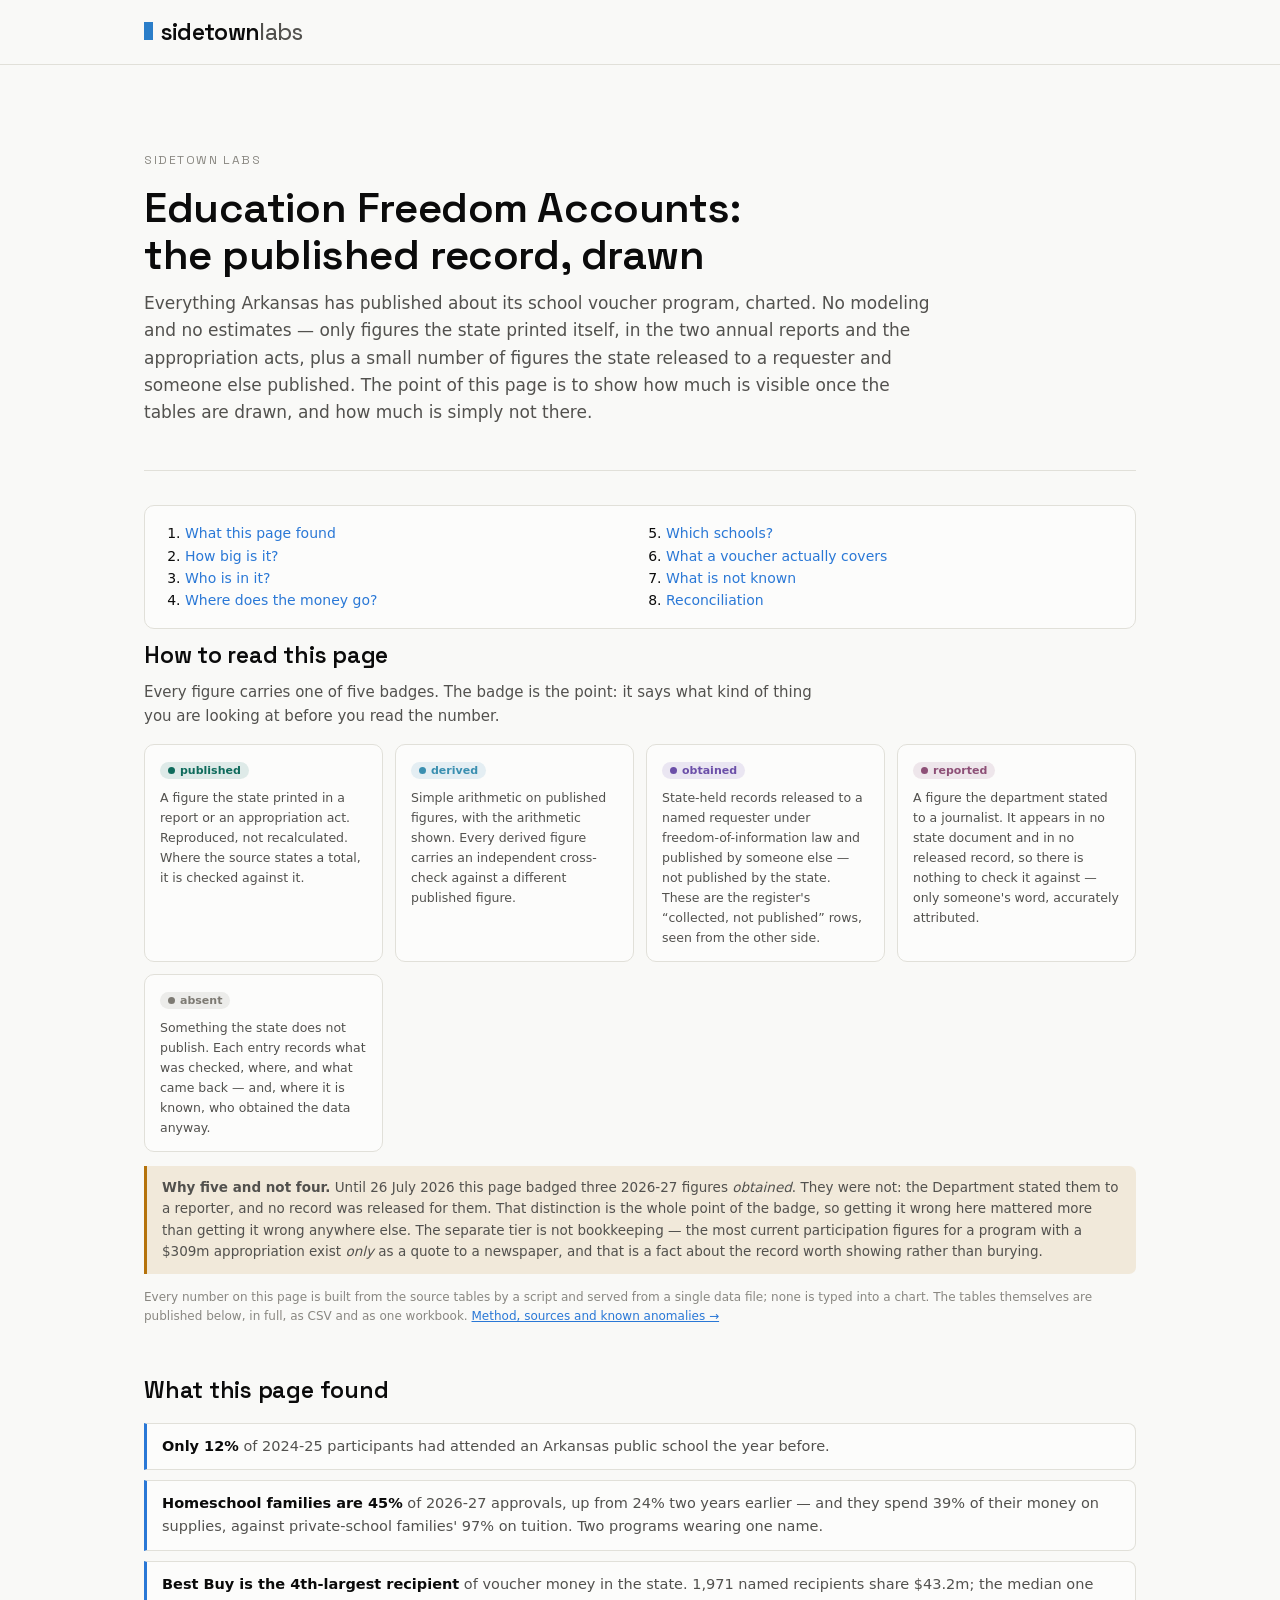
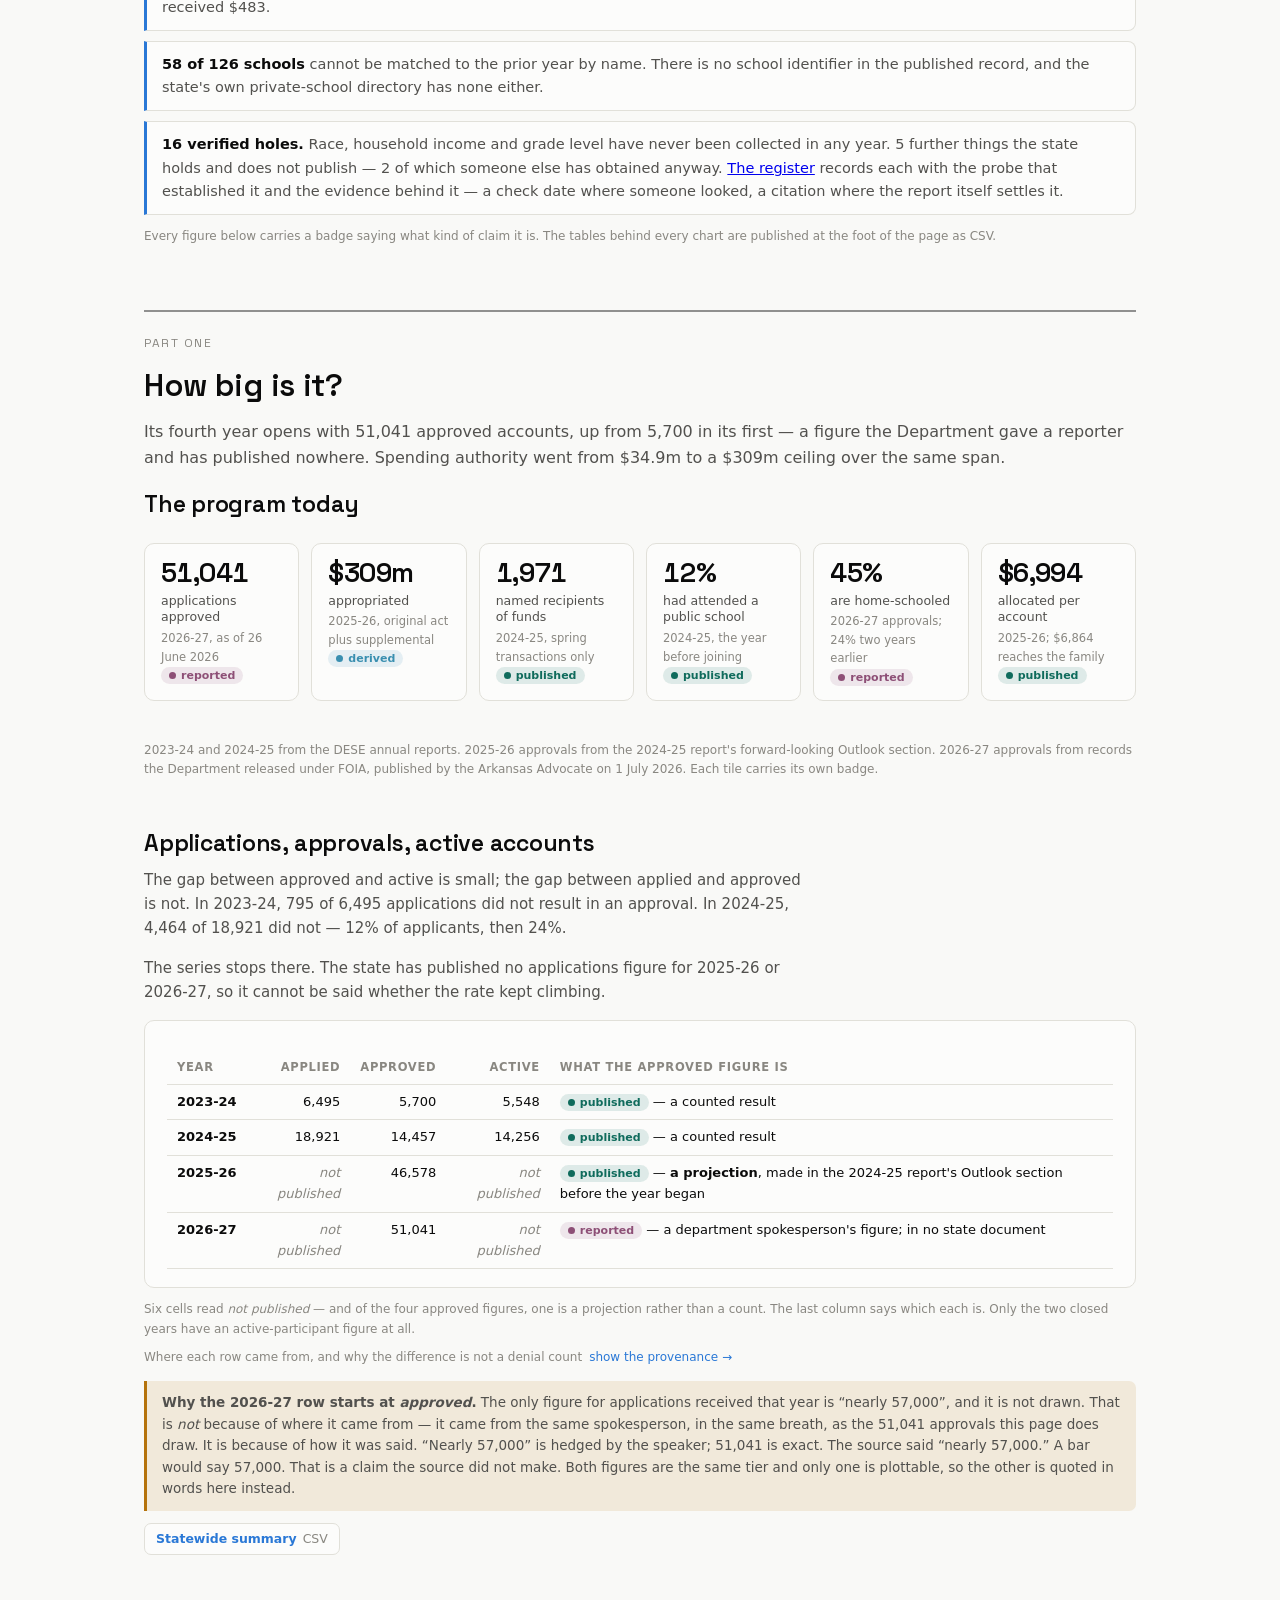
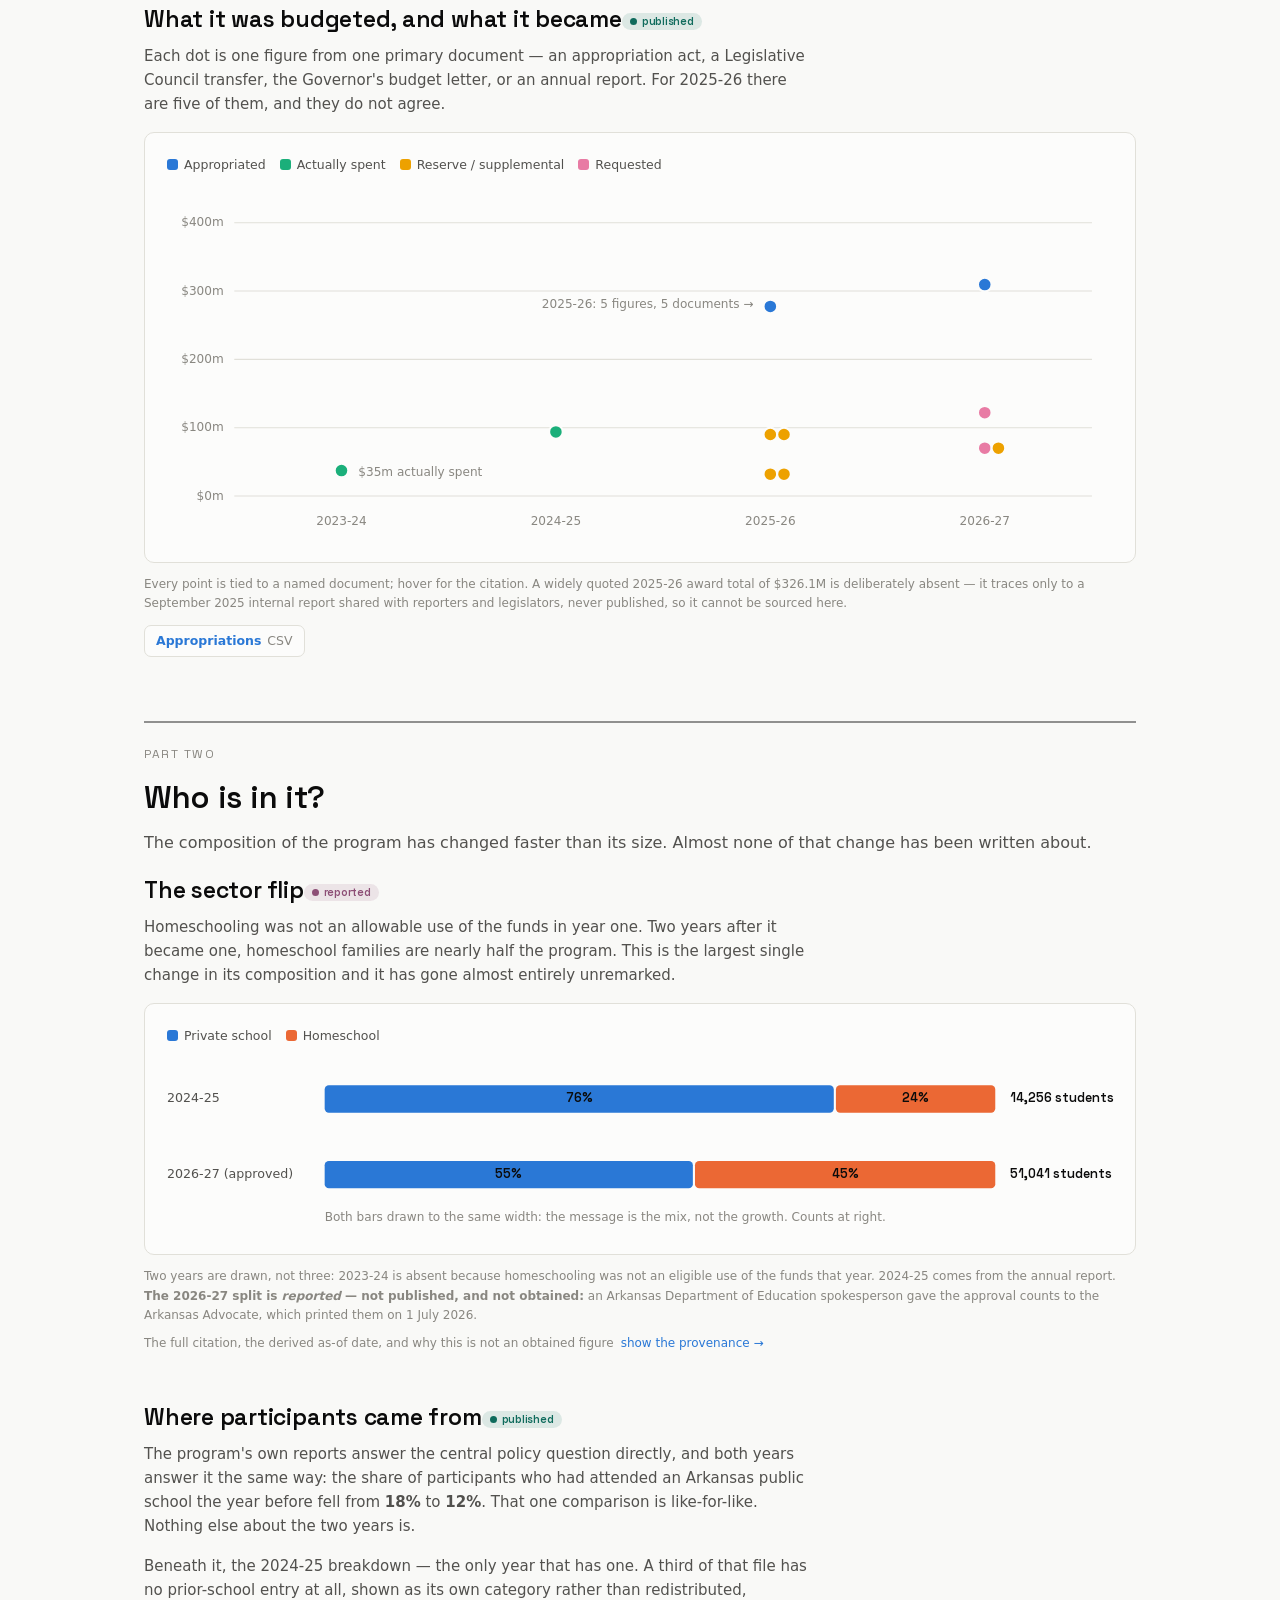
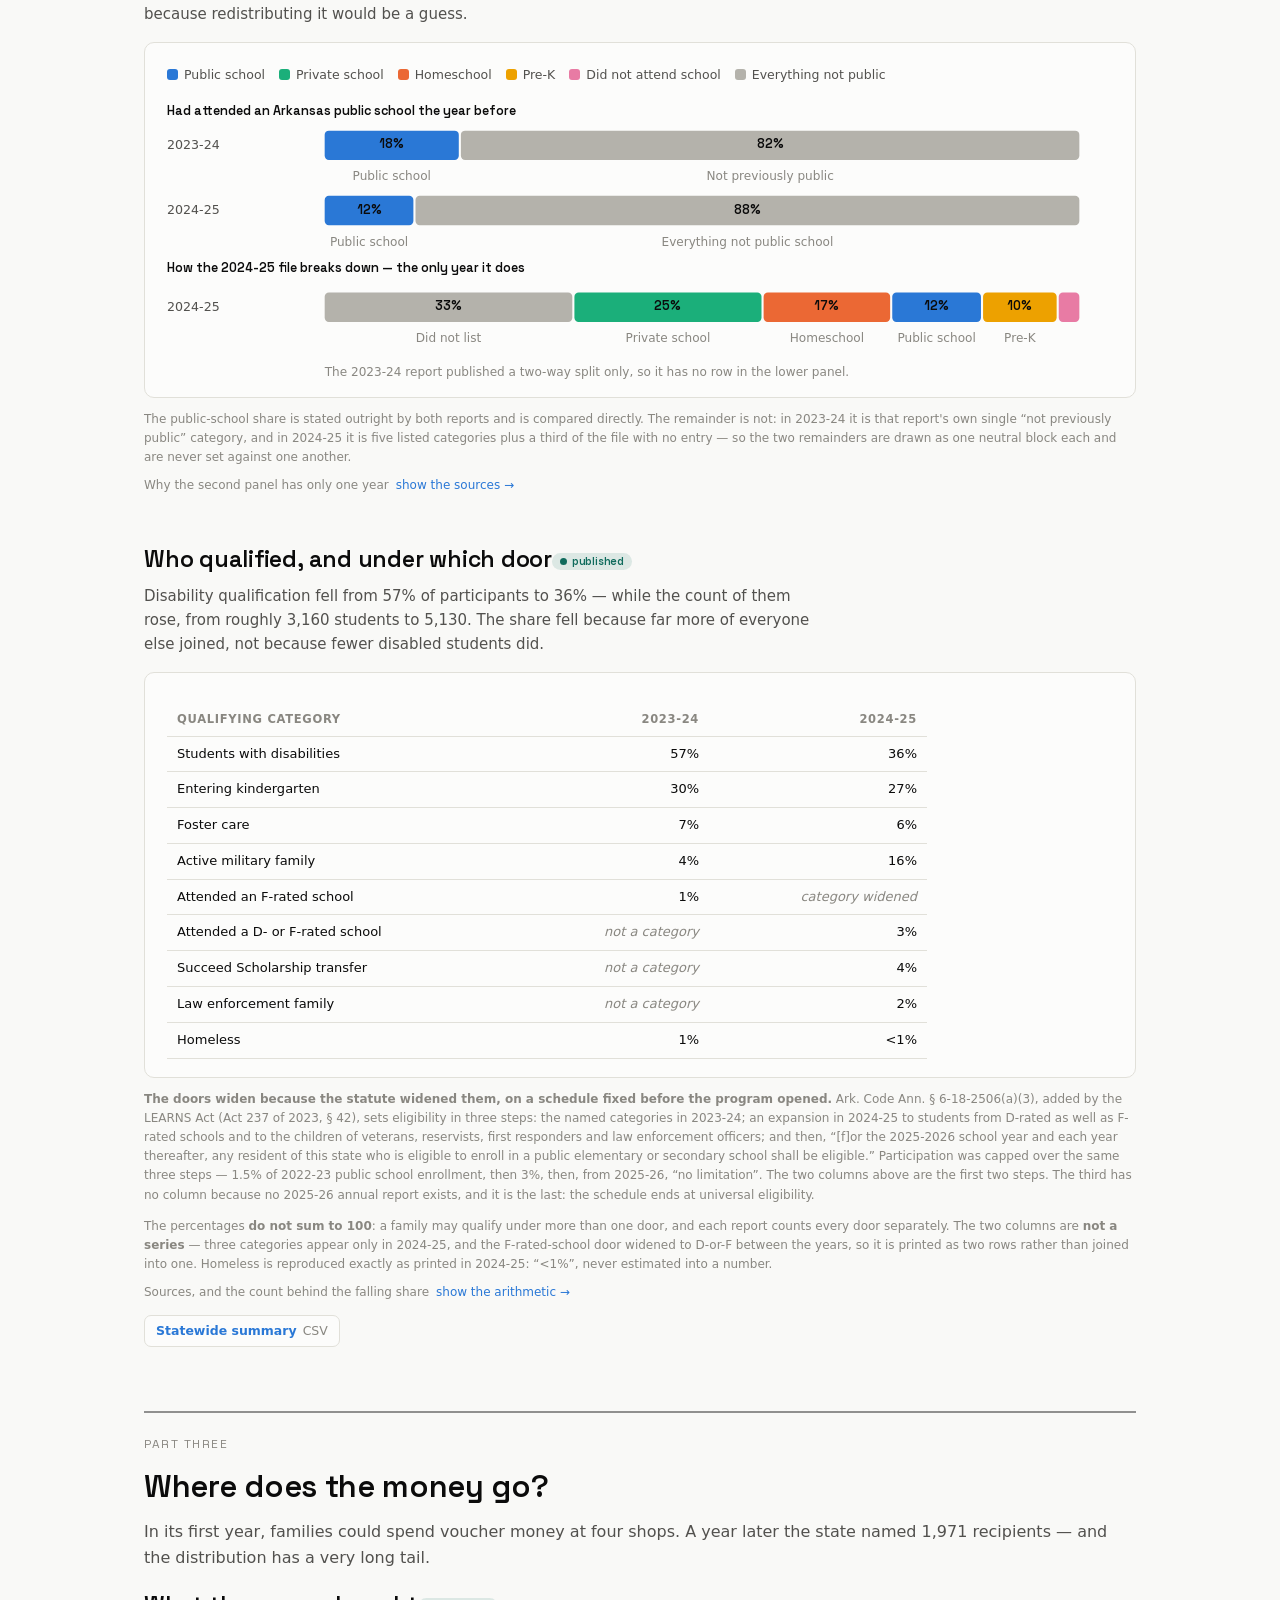
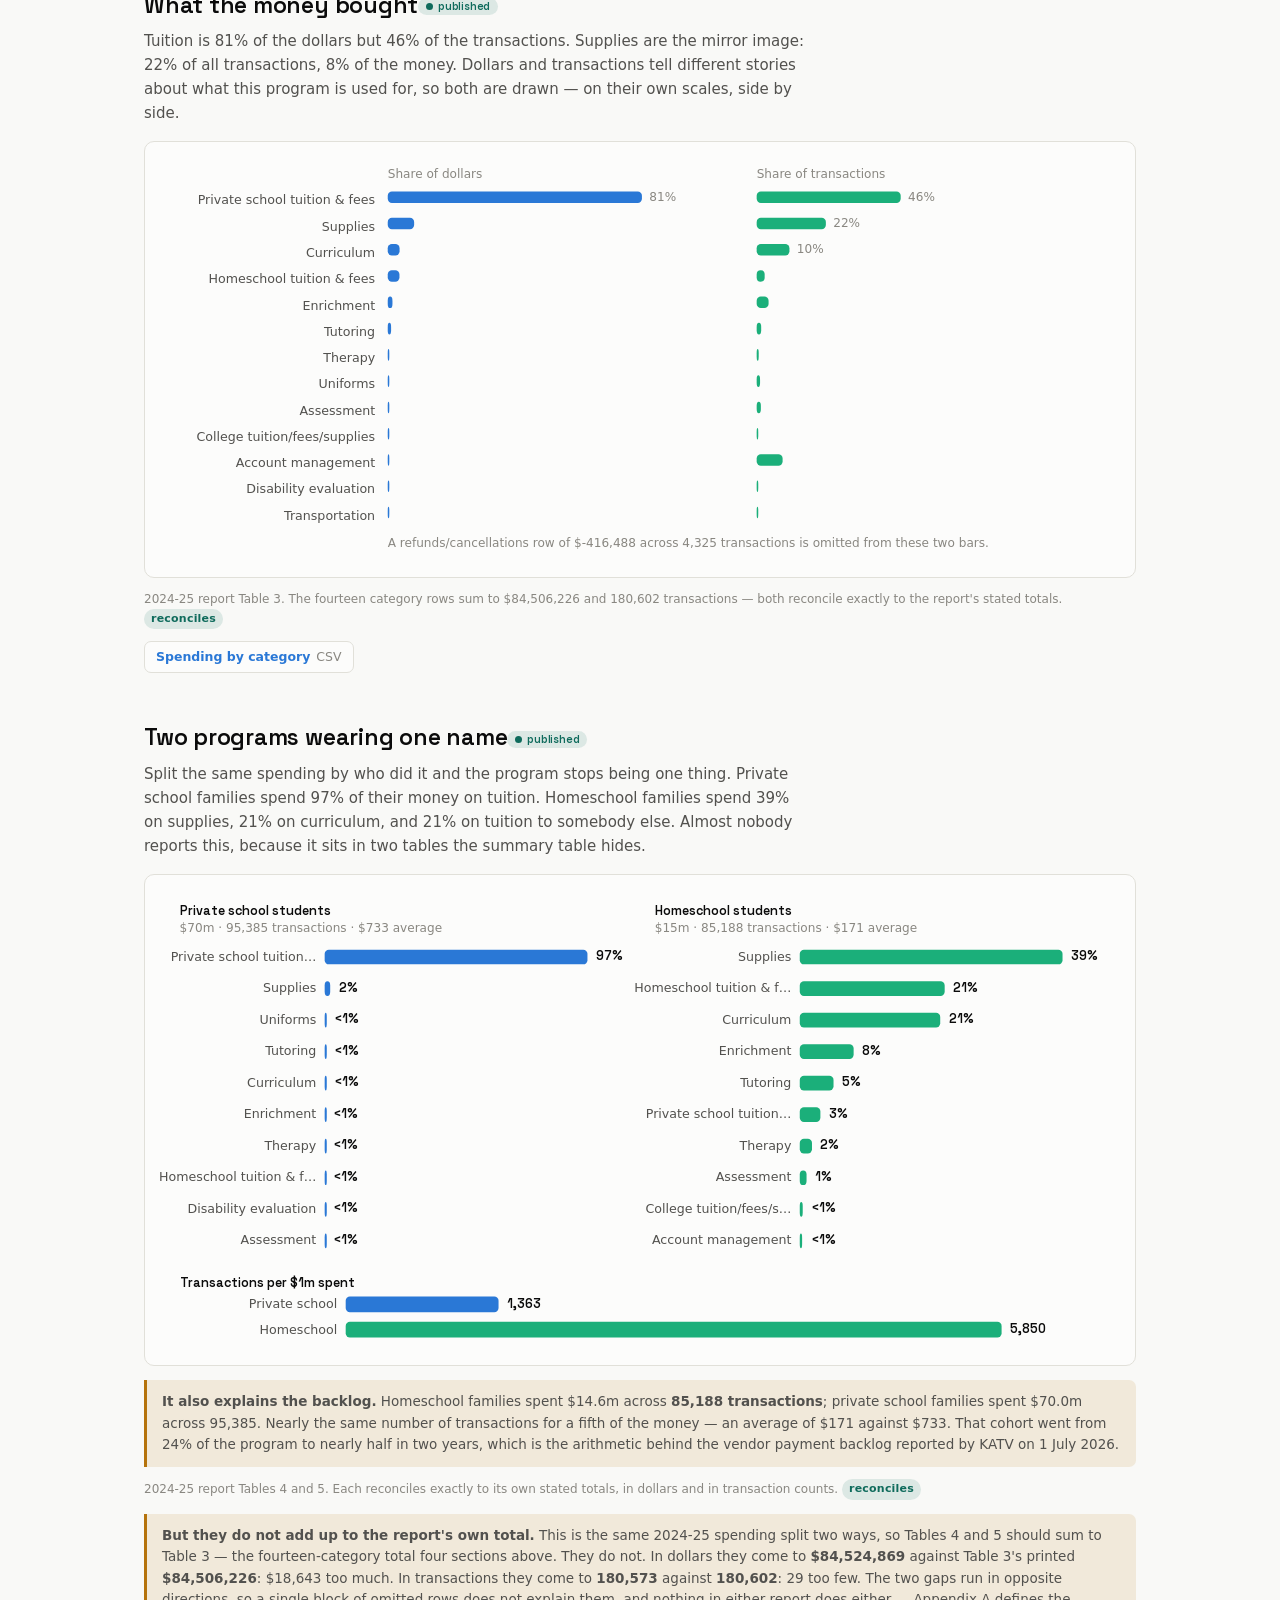
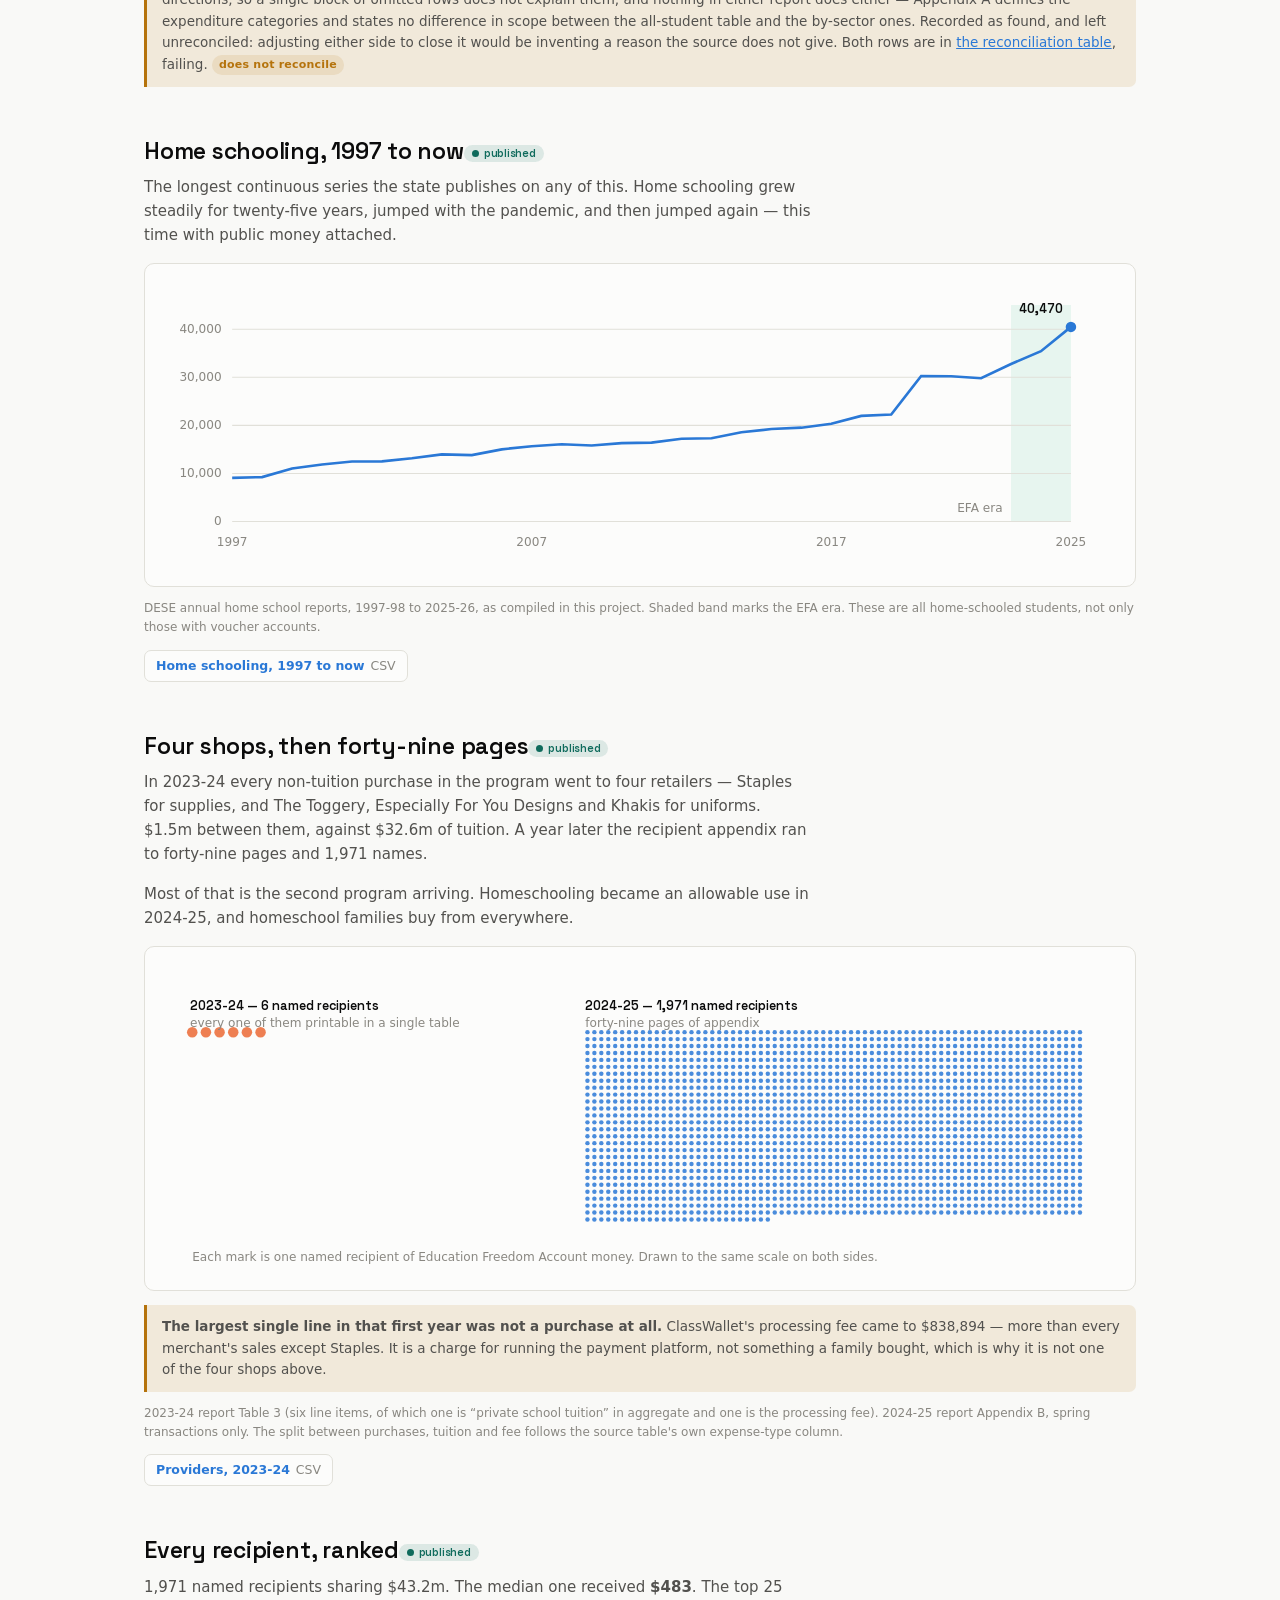
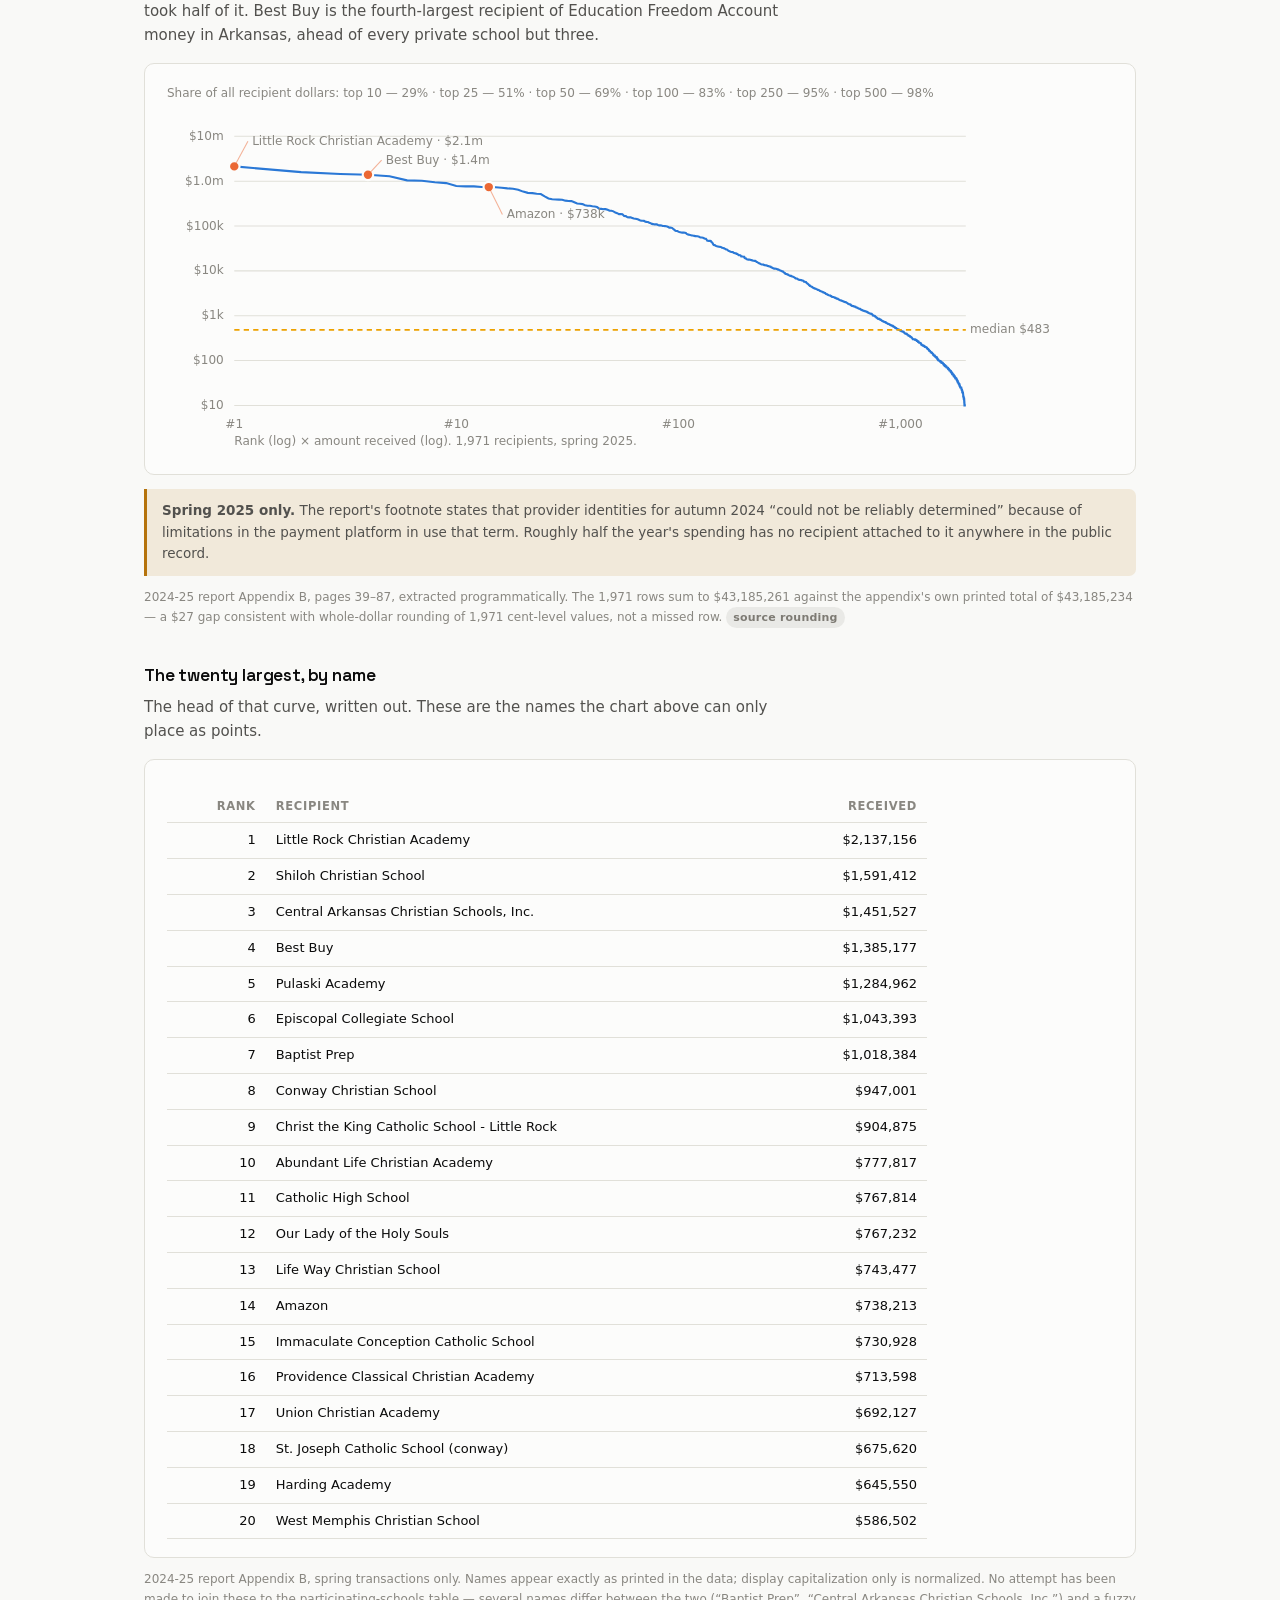
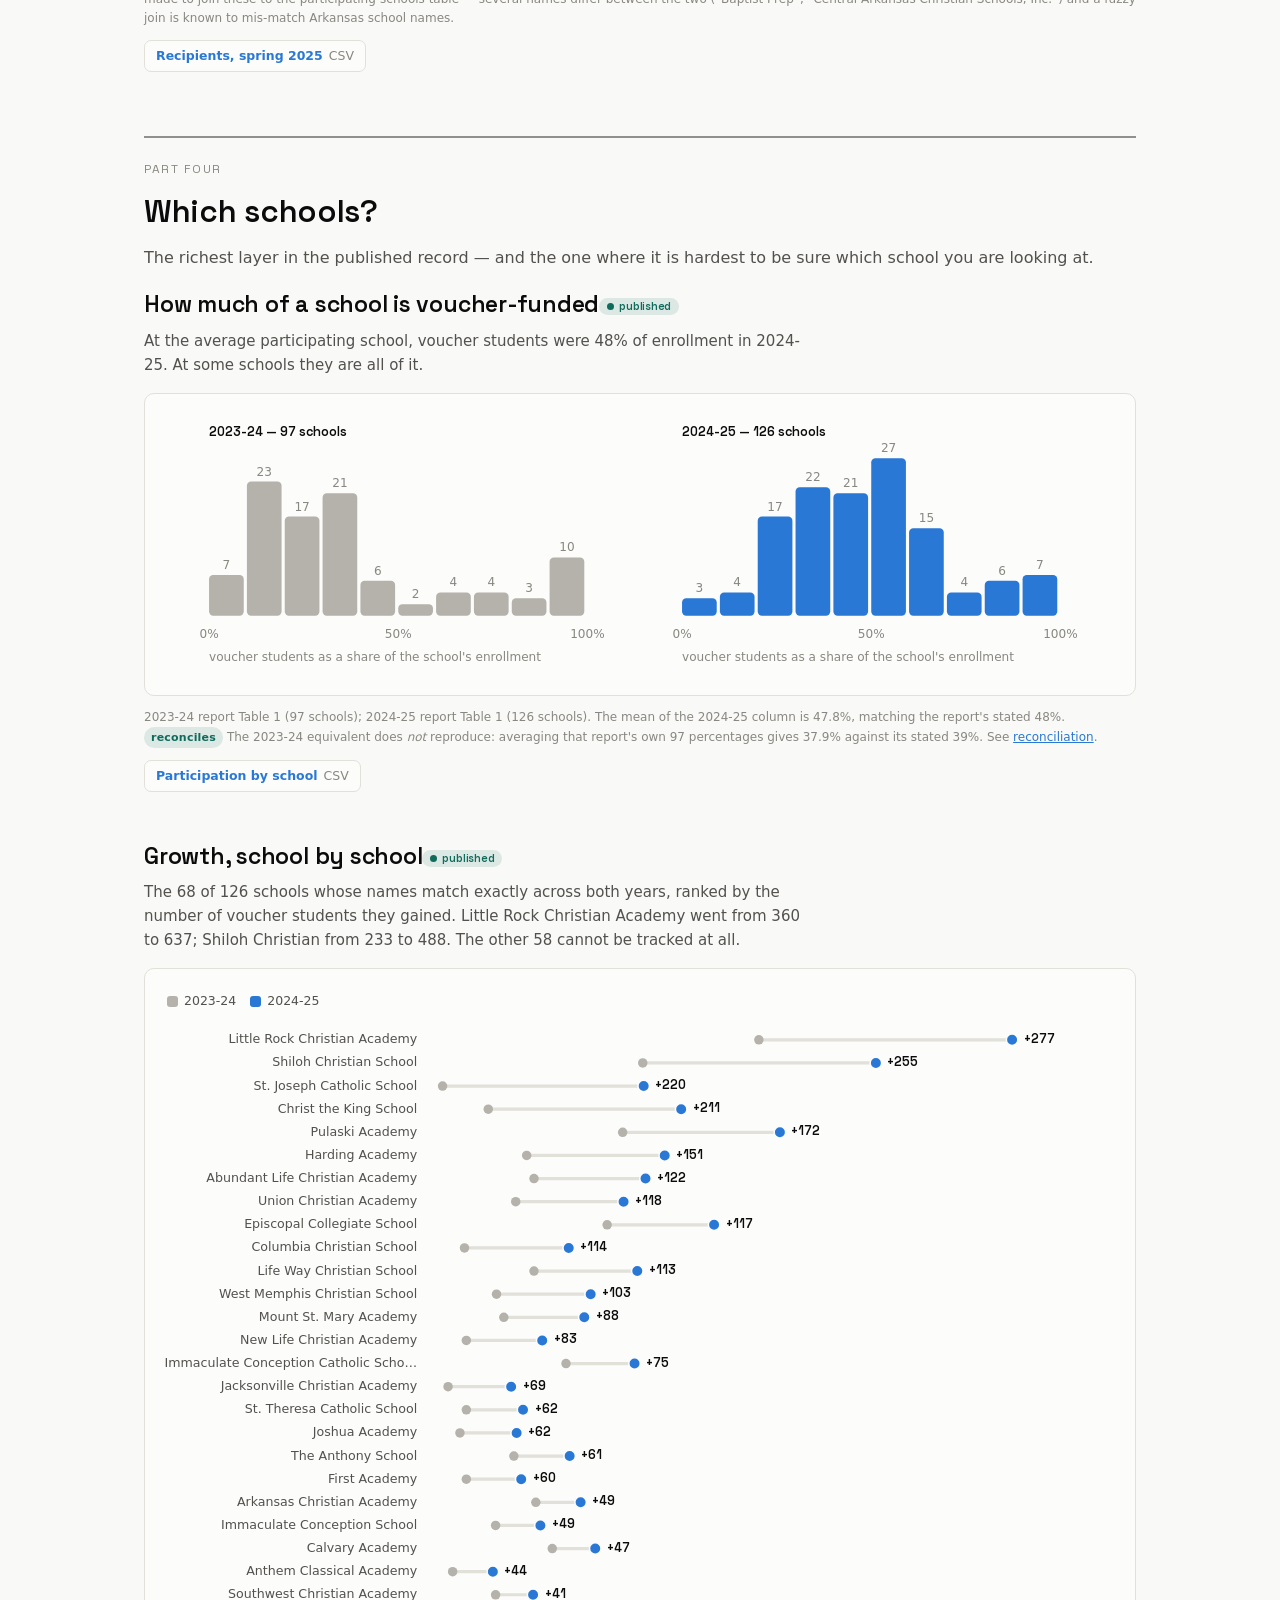
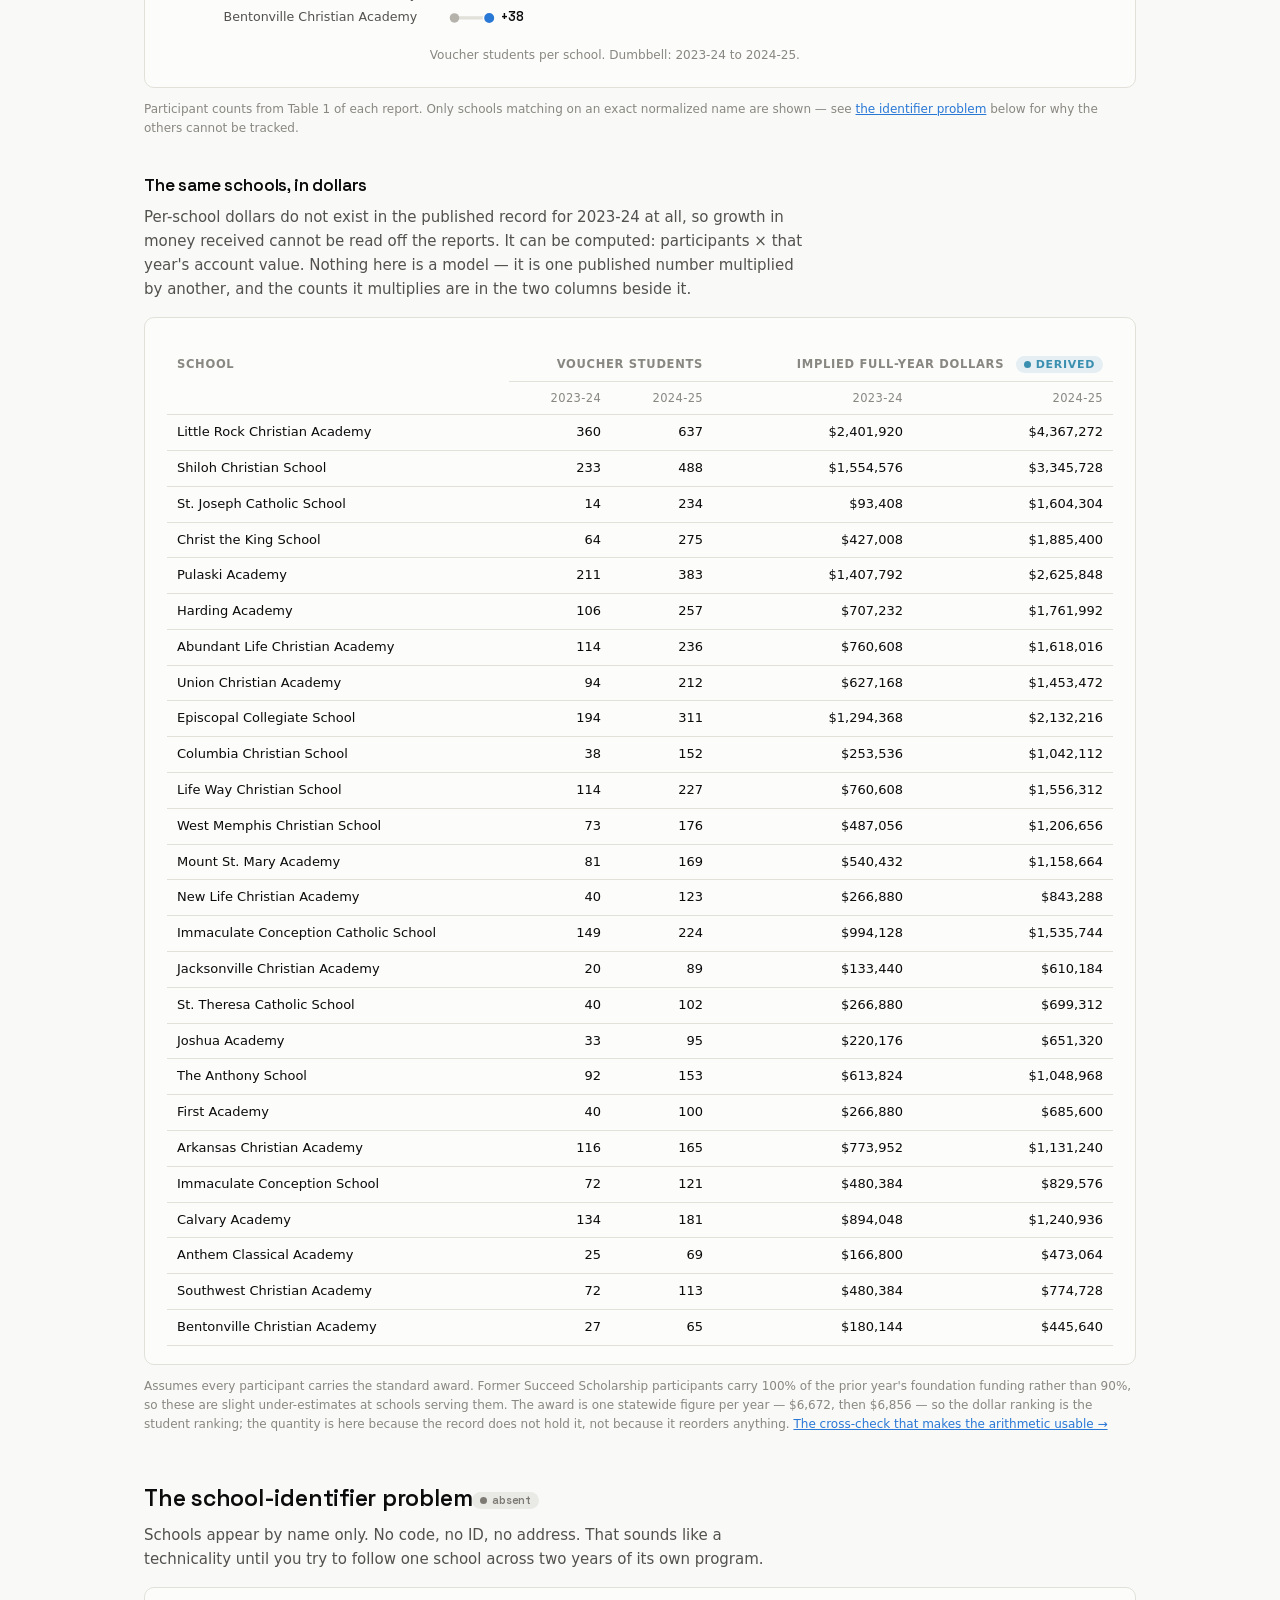
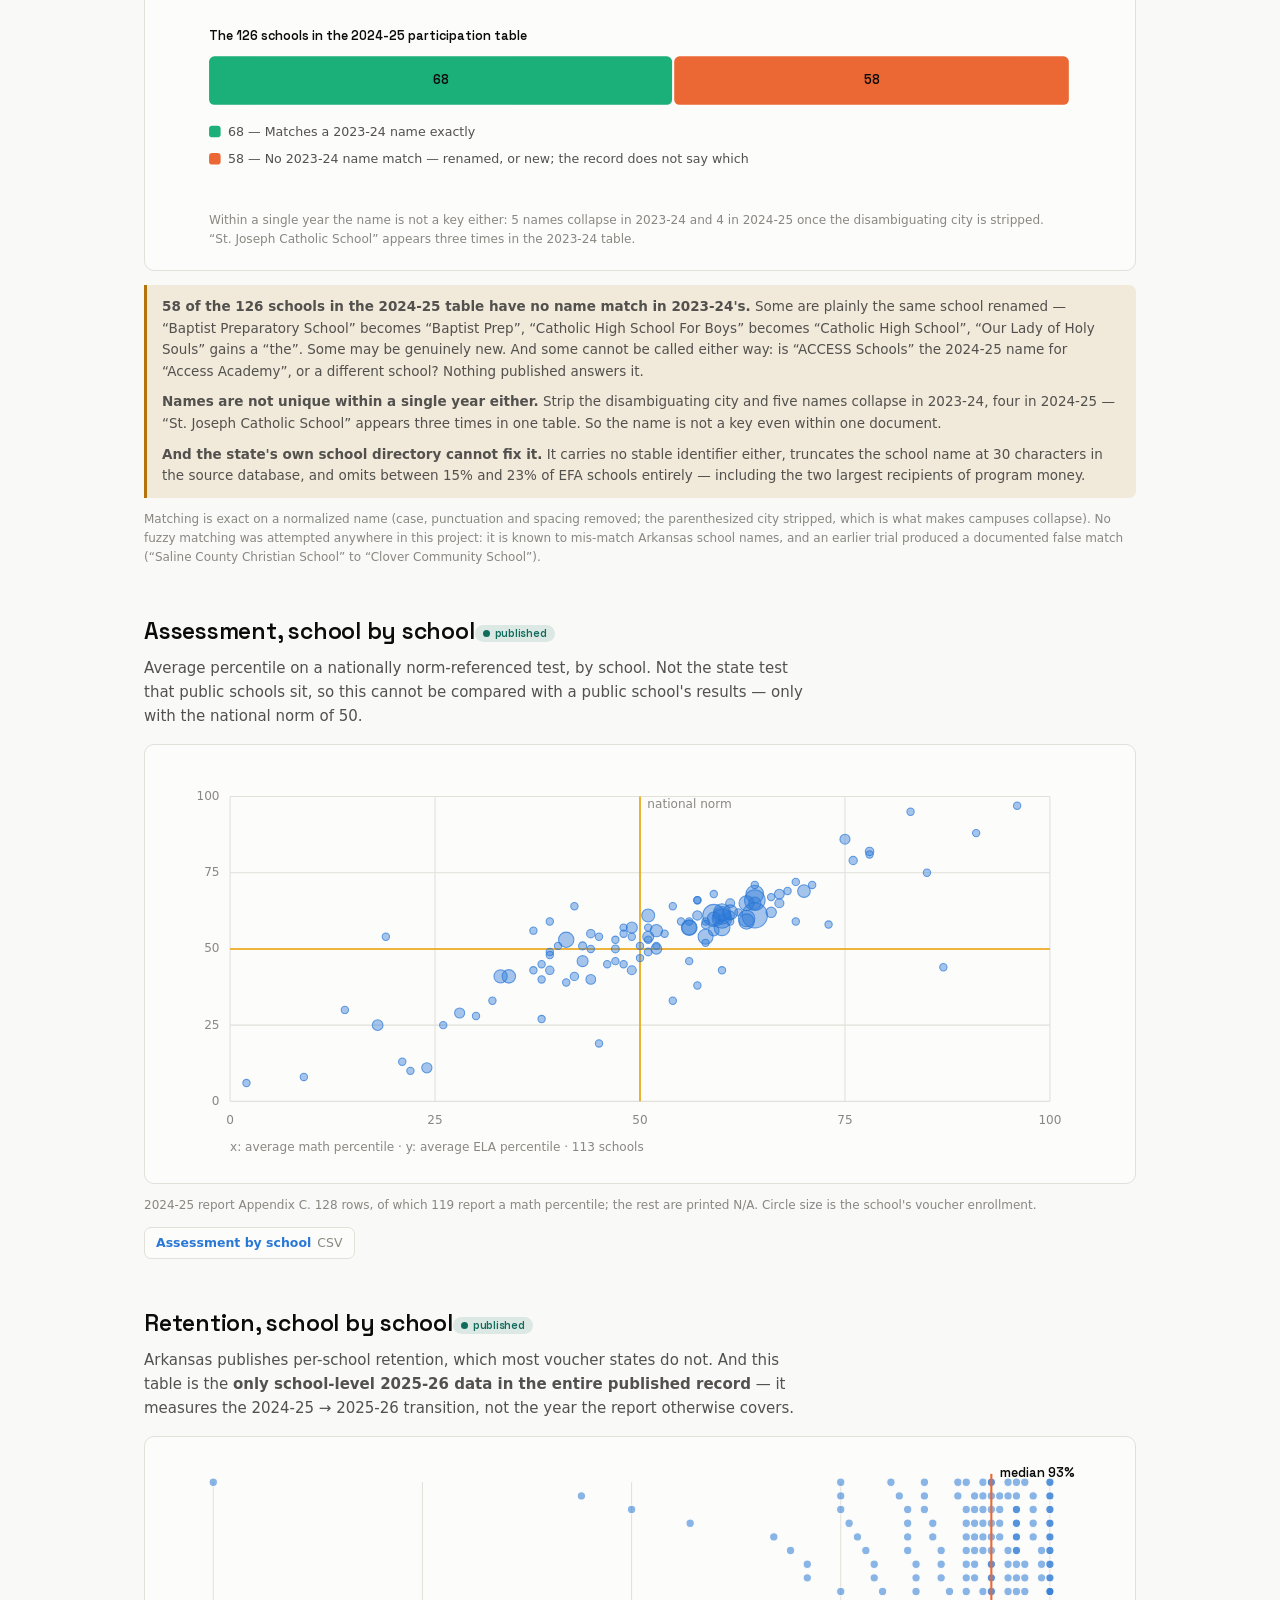
==== commit 7cab6c08: "Sync public surface with private source Private commits newly included:   433642f efa site (S39): th" ====
--- a/index.html
+++ b/index.html
@@ -105,8 +105,9 @@
       income and grade level have never been collected in any year.
       <span data-count="withheld">5</span> further things the state holds and does not publish
       &mdash; <span data-count="obtained">2</span> of which someone else has obtained anyway.
-      <a href="#ns">The register</a> records each with the probe that established it and the date
-      it was checked.</div>
+      <a href="#ns">The register</a> records each with the probe that established it and the
+      evidence behind it &mdash; a check date where someone looked, a citation where the report
+      itself settles it.</div>
   </div>
   <p class="srcline">Every figure below carries a badge saying what kind of claim it is. The
   tables behind every chart are published at the foot of the page as CSV.</p>
@@ -132,86 +133,39 @@
 <section id="funnel">
   <h2>Applications, approvals, active accounts</h2>
   <p>The gap between approved and active is small; the gap between applied and approved is not.
-  Nothing published explains why an application is denied.</p>
-  <div class="card"><div id="c-funnel"></div></div>
-  <p class="srcline"><strong>This chart mixes tiers, so each row carries its own</strong> rather
-  than the section carrying one for all four. 2023-24 and 2024-25 are published annual-report
-  figures. 2025-26 is published too, but in the 2024-25 report's forward-looking Outlook
-  paragraph rather than as a result. 2026-27 is <em>reported</em>: the Department gave the
-  number to the Arkansas Advocate, and it appears in no state document.
-  Active-participant counts exist only for the two closed years.</p>
+  In 2023-24, <span data-efa="not_approved_34">795</span> of
+  <span data-efa="applicants_34">6,495</span> applications did not result in an approval. In
+  2024-25, <span data-efa="not_approved_35">4,464</span> of
+  <span data-efa="applicants_35">18,921</span> did not &mdash;
+  <span data-efa="pct_not_approved_34">12%</span> of applicants, then
+  <span data-efa="pct_not_approved_35">24%</span>.</p>
+  <p>The series stops there. The state has published no applications figure for 2025-26 or
+  2026-27, so it cannot be said whether the rate kept climbing.</p>
+  <div class="card"><div id="t-funnel"></div></div>
+  <p class="srcline">Six cells read <em>not published</em> &mdash; and of the four approved
+  figures, one is a projection rather than a count. The last column says which each is. Only the
+  two closed years have an active-participant figure at all.</p>
+  <details class="srcnote">
+    <summary>Where each row came from, and why the difference is not a denial count<span
+      class="hint hint-shut">show the provenance &rarr;</span><span class="hint hint-open">hide</span></summary>
+    <p class="srcline">2023-24 and 2024-25 are published annual-report results. 2025-26 is
+    published too, but in the 2024-25 report's forward-looking Outlook paragraph rather than as a
+    result. 2026-27 is <em>reported</em>: the Department gave the number to the Arkansas Advocate,
+    and it appears in no state document. Active-participant counts exist only for the two closed
+    years. <strong>The state publishes applications received and applications approved, and does
+    not label the difference between them</strong> &mdash; so this page does not call it a denial
+    count. Some of those applications may have been withdrawn, duplicated or incomplete, and
+    nothing published says which.</p>
+  </details>
   <div class="note"><p><strong>Why the 2026-27 row starts at <em>approved</em>.</strong> The
   only figure for applications received that year is &ldquo;nearly 57,000&rdquo;, and it is not
   drawn. That is <em>not</em> because of where it came from &mdash; it came from the same
   spokesperson, in the same breath, as the 51,041 approvals this page does draw. It is because
   of how it was said. &ldquo;Nearly 57,000&rdquo; is hedged by the speaker; 51,041 is exact.
-  Drawing a round number the source itself qualified as a precise bar would assert a precision
-  the source disclaims. Both figures are the same tier and only one is plottable, so the other
+  The source said &ldquo;nearly 57,000.&rdquo; A bar would say 57,000. That is a claim the source
+  did not make. Both figures are the same tier and only one is plottable, so the other
   is quoted in words here instead.</p></div>
-</section>
-
-<!-- ══ PART TWO ══════════════════════════════════════════════════════════ -->
-<div class="part" id="p2"><p class="n">Part two</p><h2>Who is in it?</h2>
-<p>The composition of the program has changed faster than its size. Almost none of that change
-has been written about.</p></div>
-
-<section id="sector">
-  <h2>The sector flip<span class="verify-badge" data-verify="reported"><span class="verify-dot"></span>reported</span></h2>
-  <p>Homeschooling was not an allowable use of the funds in year one. Two years after it became
-  one, homeschool families are nearly half the program. This is the largest single change in
-  its composition and it has gone almost entirely unremarked.</p>
-  <div class="card">
-    <div class="legend">
-      <span class="key"><i class="sw" style="background:var(--cat-1)"></i>Private school</span>
-      <span class="key"><i class="sw" style="background:var(--cat-2)"></i>Homeschool</span>
-    </div>
-    <div id="c-sector"></div>
-  </div>
-  <p class="srcline">2024-25 from the annual report. <strong>The 2026-27 split is reported, not
-  published and not obtained:</strong> an Arkansas Department of Education spokesperson gave the
-  approval counts to the Arkansas Advocate, which printed them on 1 July 2026 (Antoinette
-  Grajeda, &ldquo;Applications show gaps between Arkansas vouchers and private school tuition
-  rates&rdquo;). No state document contains them and no record was released for them &mdash;
-  the article's separate freedom-of-information request covered the
-  <a href="#tuition">tuition and school-application material</a> further down this page, not
-  these counts, and conflating the two would claim a receipt that does not exist. The counts are
-  stated as of 26&nbsp;June&nbsp;2026, a date derived from the article's &ldquo;as of
-  Friday&rdquo; and its publication date rather than stated outright. 2023-24 is omitted:
-  homeschool was not an eligible use that year. See <a href="#ns">the absence register</a> for
-  why no state publication carries these.</p>
-</section>
-
-<section id="prior">
-  <h2>Where participants came from<span class="verify-badge" data-verify="published"><span class="verify-dot"></span>published</span></h2>
-  <p>The program's own reports answer the central policy question directly: in 2024-25,
-  <strong>12%</strong> of participants had attended an Arkansas public school the year before.
-  A third of the file has no prior-school entry at all &mdash; shown here as its own slice rather
-  than redistributed, because redistributing it would be a guess.</p>
-  <div class="card">
-    <div class="legend">
-      <span class="key"><i class="sw" style="background:var(--cat-1)"></i>Public school</span>
-      <span class="key"><i class="sw" style="background:var(--cat-3)"></i>Private school</span>
-      <span class="key"><i class="sw" style="background:var(--cat-2)"></i>Homeschool</span>
-      <span class="key"><i class="sw" style="background:var(--cat-7)"></i>Pre-K</span>
-      <span class="key"><i class="sw" style="background:var(--cat-6)"></i>Did not attend school</span>
-      <span class="key"><i class="sw" style="background:var(--neutral)"></i>Not stated / not previously public</span>
-    </div>
-    <div id="c-prior"></div>
-  </div>
-  <p class="srcline">2023-24 report Figure 3; 2024-25 report Figure 4. The 2023-24 report used a
-  two-way split (public / not public); 2024-25 used six categories. They are not directly
-  comparable and are drawn separately for that reason.</p>
-</section>
-
-<section id="elig">
-  <h2>Who qualified, and under which door<span class="verify-badge" data-verify="published"><span class="verify-dot"></span>published</span></h2>
-  <p>As eligibility widened, the composition changed underneath it. Disability qualification fell
-  from a majority of participants to about a third &mdash; not because fewer disabled students
-  joined, but because far more of everyone else did.</p>
-  <div class="card"><div id="c-elig"></div></div>
-  <p class="srcline">2023-24 report Figure 2; 2024-25 report Figure 2. Categories a family could
-  qualify under; families may satisfy more than one. Homeless is given only as
-  &ldquo;&lt;1%&rdquo; in 2024-25 and is left unplotted rather than estimated.</p>
+  <div class="downloads" data-downloads="efa-statewide-summary.csv"></div>
 </section>
 
 <section id="money">
@@ -235,10 +189,127 @@
   <div class="downloads" data-downloads="efa-appropriations.csv"></div>
 </section>
 
+<!-- ══ PART TWO ══════════════════════════════════════════════════════════ -->
+<div class="part" id="p2"><p class="n">Part two</p><h2>Who is in it?</h2>
+<p>The composition of the program has changed faster than its size. Almost none of that change
+has been written about.</p></div>
+
+<section id="sector">
+  <h2>The sector flip<span class="verify-badge" data-verify="reported"><span class="verify-dot"></span>reported</span></h2>
+  <p>Homeschooling was not an allowable use of the funds in year one. Two years after it became
+  one, homeschool families are nearly half the program. This is the largest single change in
+  its composition and it has gone almost entirely unremarked.</p>
+  <div class="card">
+    <div class="legend">
+      <span class="key"><i class="sw" style="background:var(--cat-1)"></i>Private school</span>
+      <span class="key"><i class="sw" style="background:var(--cat-2)"></i>Homeschool</span>
+    </div>
+    <div id="c-sector"></div>
+  </div>
+  <p class="srcline">Two years are drawn, not three: 2023-24 is absent because homeschooling was
+  not an eligible use of the funds that year. 2024-25 comes from the annual report. <strong>The
+  2026-27 split is <em>reported</em> &mdash; not published, and not obtained:</strong> an
+  Arkansas Department of Education spokesperson gave the approval counts to the Arkansas
+  Advocate, which printed them on 1 July 2026.</p>
+  <details class="srcnote">
+    <summary>The full citation, the derived as-of date, and why this is not an obtained
+      figure<span class="hint hint-shut">show the provenance &rarr;</span><span
+      class="hint hint-open">hide</span></summary>
+    <p class="srcline">Antoinette Grajeda, &ldquo;Applications show gaps between Arkansas vouchers
+    and private school tuition rates&rdquo;, Arkansas Advocate, 1 July 2026. No state document
+    contains these counts and no record was released for them &mdash; the article's separate
+    freedom-of-information request covered the
+    <a href="#tuition">tuition and school-application material</a> further down this page, not
+    these counts, and conflating the two would claim a receipt that does not exist. The counts are
+    stated as of 26&nbsp;June&nbsp;2026, a date derived from the article's &ldquo;as of
+    Friday&rdquo; and its publication date rather than stated outright. See
+    <a href="#ns">the absence register</a> for why no state publication carries these.</p>
+  </details>
+</section>
+
+<section id="prior">
+  <h2>Where participants came from<span class="verify-badge" data-verify="published"><span class="verify-dot"></span>published</span></h2>
+  <p>The program's own reports answer the central policy question directly, and both years answer
+  it the same way: the share of participants who had attended an Arkansas public school the year
+  before fell from <strong>18%</strong> to <strong>12%</strong>. That one comparison is
+  like-for-like. Nothing else about the two years is.</p>
+  <p>Beneath it, the 2024-25 breakdown &mdash; the only year that has one. A third of that file
+  has no prior-school entry at all, shown as its own category rather than redistributed, because
+  redistributing it would be a guess.</p>
+  <div class="card">
+    <div class="legend">
+      <span class="key"><i class="sw" style="background:var(--cat-1)"></i>Public school</span>
+      <span class="key"><i class="sw" style="background:var(--cat-3)"></i>Private school</span>
+      <span class="key"><i class="sw" style="background:var(--cat-2)"></i>Homeschool</span>
+      <span class="key"><i class="sw" style="background:var(--cat-7)"></i>Pre-K</span>
+      <span class="key"><i class="sw" style="background:var(--cat-6)"></i>Did not attend school</span>
+      <span class="key"><i class="sw" style="background:var(--neutral)"></i>Everything not public</span>
+    </div>
+    <div id="c-prior"></div>
+  </div>
+  <p class="srcline">The public-school share is stated outright by both reports and is compared
+  directly. The remainder is not: in 2023-24 it is that report's own single &ldquo;not previously
+  public&rdquo; category, and in 2024-25 it is five listed categories plus a third of the file
+  with no entry &mdash; so the two remainders are drawn as one neutral block each and are never
+  set against one another.</p>
+  <details class="srcnote">
+    <summary>Why the second panel has only one year<span class="hint hint-shut">show the
+      sources &rarr;</span><span class="hint hint-open">hide</span></summary>
+    <p class="srcline">2023-24 report Figure 3; 2024-25 report Figure 4. The 2023-24 report
+    published a two-way split only &mdash; public, and not public &mdash; so there is no
+    2023-24 row to put beside the six categories. The earlier version of this section drew both
+    years against a six-part legend and captioned them &ldquo;not directly comparable&rdquo;,
+    which discarded the one comparison the reports do support while inviting five that they do
+    not.</p>
+  </details>
+</section>
+
+<section id="elig">
+  <h2>Who qualified, and under which door<span class="verify-badge" data-verify="published"><span class="verify-dot"></span>published</span></h2>
+  <p>Disability qualification fell from <span data-efa="elig_disability_34">57%</span> of
+  participants to <span data-efa="elig_disability_35">36%</span> &mdash; while the count of them
+  rose, from roughly <span data-efa="disability_students_34">3,160</span> students to
+  <span data-efa="disability_students_35">5,130</span>. The share fell because far more of
+  everyone else joined, not because fewer disabled students did.</p>
+  <div class="card"><div id="t-elig"></div></div>
+  <p class="srcline"><strong>The doors widen because the statute widened them, on a schedule
+  fixed before the program opened.</strong> Ark. Code Ann. &sect;&nbsp;6-18-2506(a)(3), added by
+  the LEARNS Act (Act 237 of 2023, &sect;&nbsp;42), sets eligibility in three steps: the named
+  categories in 2023-24; an expansion in 2024-25 to students from D-rated as well as F-rated
+  schools and to the children of veterans, reservists, first responders and law enforcement
+  officers; and then, &ldquo;[f]or the 2025-2026 school year and each year thereafter, any
+  resident of this state who is eligible to enroll in a public elementary or secondary school
+  shall be eligible.&rdquo; Participation was capped over the same three steps &mdash; 1.5% of
+  2022-23 public school enrollment, then 3%, then, from 2025-26, &ldquo;no limitation&rdquo;. The
+  two columns above are the first two steps. The third has no column because no 2025-26 annual
+  report exists, and it is the last: the schedule ends at universal eligibility.</p>
+  <p class="srcline">The percentages <strong>do not sum to 100</strong>: a family may qualify
+  under more than one door, and each report counts every door separately. The two columns are
+  <strong>not a series</strong> &mdash; three categories appear only in 2024-25, and the
+  F-rated-school door widened to D-or-F between the years, so it is printed as two rows rather
+  than joined into one. Homeless is reproduced exactly as printed in 2024-25:
+  &ldquo;&lt;1%&rdquo;, never estimated into a number.</p>
+  <details class="srcnote">
+    <summary>Sources, and the count behind the falling share<span class="hint hint-shut">show the
+      arithmetic &rarr;</span><span class="hint hint-open">hide</span></summary>
+    <p class="srcline">2023-24 report Figure 2; 2024-25 report Figure 2. The reports publish the
+    share only, so the student counts in the paragraph above are that share applied to the year's
+    active participants and rounded to the nearest ten &mdash; which is why they are given as
+    &ldquo;roughly&rdquo;. The phase-in is quoted from Act 237 of 2023 as enrolled, read from the
+    General Assembly's own document server, and checked against &sect;&nbsp;6-18-2506 as codified;
+    the three-step structure and the 2025-26 universal clause are identical in both. What the
+    reports print and what the statute schedules are still kept apart here: the columns are the
+    reports' figures, and the statute explains why the list of categories is not the same list
+    twice.</p>
+  </details>
+  <div class="downloads" data-downloads="efa-statewide-summary.csv"></div>
+</section>
+
 <!-- ══ PART THREE ════════════════════════════════════════════════════════ -->
 <div class="part" id="p3"><p class="n">Part three</p><h2>Where does the money go?</h2>
-<p>From six named recipients to nearly two thousand in a single year, and a distribution with a
-very long tail.</p></div>
+<p>In its first year, families could spend voucher money at <span data-efa="shops_34">four</span>
+shops. A year later the state named <span data-efa="recipients_n">1,971</span> recipients &mdash;
+and the distribution has a very long tail.</p></div>
 
 <section id="cats">
   <h2>What the money bought<span class="verify-badge" data-verify="published"><span class="verify-dot"></span>published</span></h2>
@@ -259,7 +330,7 @@
   21% on curriculum, and 21% on tuition to somebody else. Almost nobody reports this, because it
   sits in two tables the summary table hides.</p>
   <div class="card"><div id="c-twoprog"></div></div>
-  <div class="note"><p><strong>And it explains the backlog.</strong> Homeschool families spent
+  <div class="note"><p><strong>It also explains the backlog.</strong> Homeschool families spent
   $14.6m across <strong>85,188 transactions</strong>; private school families spent $70.0m across
   95,385. Nearly the same number of transactions for a fifth of the money &mdash; an average of
   $171 against $733. That cohort went from 24% of the program to nearly half in two years,
@@ -280,14 +351,39 @@
   <span class="pill prelim">does not reconcile</span></p></div>
 </section>
 
+<section id="hs">
+  <h2>Home schooling, 1997 to now<span class="verify-badge" data-verify="published"><span class="verify-dot"></span>published</span></h2>
+  <p>The longest continuous series the state publishes on any of this. Home schooling grew
+  steadily for twenty-five years, jumped with the pandemic, and then jumped again &mdash; this
+  time with public money attached.</p>
+  <div class="card"><div id="c-hs"></div></div>
+  <p class="srcline">DESE annual home school reports, 1997-98 to 2025-26, as compiled in this
+  project. Shaded band marks the EFA era. These are all home-schooled students, not only those
+  with voucher accounts.</p>
+  <div class="downloads" data-downloads="efa-homeschool-series.csv"></div>
+</section>
+
 <section id="explosion">
-  <h2>Six recipients, then 1,971<span class="verify-badge" data-verify="published"><span class="verify-dot"></span>published</span></h2>
-  <p>In 2023-24 the state could name every non-tuition recipient of voucher money: Staples,
-  ClassWallet, The Toggery, Especially For You Designs, Khakis. One year later the appendix runs
-  to forty-nine pages.</p>
+  <h2>Four shops, then forty-nine pages<span class="verify-badge" data-verify="published"><span class="verify-dot"></span>published</span></h2>
+  <p>In 2023-24 every non-tuition purchase in the program went to
+  <span data-efa="shops_34">four</span> retailers &mdash; Staples for supplies, and The Toggery,
+  Especially For You Designs and Khakis for uniforms.
+  <span data-efa="shops_total_34">$1.5m</span> between them, against
+  <span data-efa="tuition_total_34">$32.6m</span> of tuition. A year later the recipient appendix
+  ran to forty-nine pages and <span data-efa="recipients_n">1,971</span> names.</p>
+  <p>Most of that is the second program arriving. Homeschooling became an allowable use in
+  2024-25, and homeschool families buy from everywhere.</p>
   <div class="card"><div id="c-explosion"></div></div>
-  <p class="srcline">2023-24 report Table 3 (six line items, one of which is &ldquo;private school
-  tuition&rdquo; in aggregate). 2024-25 report Appendix B, spring transactions only.</p>
+  <div class="note"><p><strong>The largest single line in that first year was not a purchase at
+  all.</strong> ClassWallet's processing fee came to
+  <span data-efa="processing_fee_34">$838,894</span> &mdash; more than every merchant's sales
+  except <span data-efa="largest_shop_34">Staples</span>. It is a charge for running the payment
+  platform, not something a family bought, which is why it is not one of the
+  <span data-efa="shops_34">four</span> shops above.</p></div>
+  <p class="srcline">2023-24 report Table 3 (six line items, of which one is &ldquo;private school
+  tuition&rdquo; in aggregate and one is the processing fee). 2024-25 report Appendix B, spring
+  transactions only. The split between purchases, tuition and fee follows the source table's own
+  expense-type column.</p>
   <div class="downloads" data-downloads="efa-providers-2023-24.csv"></div>
 </section>
 
@@ -305,17 +401,17 @@
   1,971 rows sum to $43,185,261 against the appendix's own printed total of $43,185,234 &mdash; a
   $27 gap consistent with whole-dollar rounding of 1,971 cent-level values, not a missed row.
   <span class="pill obs">source rounding</span></p>
-  <div class="downloads" data-downloads="efa-recipients-2024-25-spring.csv"></div>
-</section>
-
-<section id="top">
-  <h2>The twenty largest recipients<span class="verify-badge" data-verify="published"><span class="verify-dot"></span>published</span></h2>
-  <div class="card"><div id="c-top"></div></div>
+
+  <h3>The twenty largest, by name</h3>
+  <p>The head of that curve, written out. These are the names the chart above can only place as
+  points.</p>
+  <div class="card"><div id="t-top"></div></div>
   <p class="srcline">2024-25 report Appendix B, spring transactions only. Names appear exactly as
   printed in the data; display capitalization only is normalized. No attempt has been made to
   join these to the participating-schools table &mdash; several names differ between the two
   (&ldquo;Baptist Prep&rdquo;, &ldquo;Central Arkansas Christian Schools, Inc.&rdquo;) and a fuzzy
   join is known to mis-match Arkansas school names.</p>
+  <div class="downloads" data-downloads="efa-recipients-2024-25-spring.csv"></div>
 </section>
 
 <!-- ══ PART FOUR ═════════════════════════════════════════════════════════ -->
@@ -352,33 +448,20 @@
   <p class="srcline">Participant counts from Table 1 of each report. Only schools matching on an
   exact normalized name are shown &mdash; see <a href="#identity">the identifier problem</a> below
   for why the others cannot be tracked.</p>
-</section>
-
-<section id="implied">
-  <h2>Growth in dollars<span class="verify-badge" data-verify="derived"><span class="verify-dot"></span>derived</span></h2>
-  <p>Per-school dollars do not exist for 2023-24, so growth in money received cannot be read off
-  the reports. It can be computed: participants &times; that year's account value. Nothing here is
-  a model &mdash; it is one published number multiplied by another.</p>
-  <div class="card">
-    <div class="legend">
-      <span class="key"><i class="sw" style="background:var(--neutral)"></i>2023-24 implied</span>
-      <span class="key"><i class="sw" style="background:var(--cat-3)"></i>2024-25 implied</span>
-    </div>
-    <div id="c-implied"></div>
-  </div>
+
+  <h3>The same schools, in dollars</h3>
+  <p>Per-school dollars do not exist in the published record for 2023-24 at all, so growth in
+  money received cannot be read off the reports. It can be computed: participants &times; that
+  year's account value. Nothing here is a model &mdash; it is one published number multiplied by
+  another, and the counts it multiplies are in the two columns beside it.</p>
+  <div class="card"><div id="t-implied"></div></div>
   <p class="srcline">Assumes every participant carries the standard award. Former Succeed
   Scholarship participants carry 100% of the prior year's foundation funding rather than 90%, so
-  these are slight under-estimates at schools serving them. The cross-check below is what makes
-  the arithmetic usable rather than merely plausible.</p>
-</section>
-
-<section id="semester">
-  <h2>The cross-check that validates it<span class="verify-badge" data-verify="derived"><span class="verify-dot"></span>derived</span></h2>
-  <p>If the implied figures are sound, and if Appendix B really covers one semester as its
-  footnote claims, then Appendix B should land at about half of implied full-year dollars.
-  Each dot is one school. The dashed line is 50%.</p>
-  <div class="card"><div id="c-semester"></div></div>
-  <p class="srcline" id="sem-note"></p>
+  these are slight under-estimates at schools serving them. The award is one statewide figure per
+  year &mdash; <span data-efa="award_34">$6,672</span>, then
+  <span data-efa="award_35">$6,856</span> &mdash; so the dollar ranking is the student ranking; the
+  quantity is here because the record does not hold it, not because it reorders anything.
+  <a href="methodology.html">The cross-check that makes the arithmetic usable &rarr;</a></p>
 </section>
 
 <section id="identity">
@@ -447,21 +530,30 @@
     </div>
     <div id="c-award"></div>
   </div>
-  <p class="srcline"><strong>Derived, and this is why:</strong> the foundation rates are
-  published &mdash; DESE State Aid Notices and Act 909 of 2025 &mdash; but the allocated amounts
-  drawn here are <strong>computed</strong> as 90% of the prior year's rate rather than
-  transcribed, which is arithmetic on published figures, not reproduction of them. The
-  cross-check the badge requires is the chart's own point: all four computed years match the
-  amounts the state published, to the cent. That is what makes this chart demonstrate the
-  statute instead of restating it.
-  <strong>Two figures circulate for each year and both are correct</strong>: the <em>allocated</em>
-  amount (90% of the prior year's foundation funding, per Ark. Code Ann.
-  &sect;&nbsp;6-18-2505(a)(1)) and the <em>net</em> amount reaching the family after the
-  payment-platform transaction fee the department withholds under &sect;&nbsp;6-18-2505(e)(2)(B),
-  capped at 5%. 2025-26 is $6,994 allocated / $6,864 net; 2026-27 is $7,346 / $7,208. No net
-  figure was published for 2023-24 or 2024-25, so none is drawn for those years. The withholding
-  runs 1.85&ndash;1.88% across all three published pairs.
+  <p class="srcline"><strong>A statutory formula reproducing to the cent, four years
+  running.</strong> The four bars are not transcribed from the reports &mdash; they are computed
+  as 90% of the prior year's published foundation rate, and all four land exactly on the amounts
+  the state published. That is the strongest evidence on this page that its arithmetic can be
+  trusted: the chart demonstrates the statute rather than restating it.
   <span class="pill exact">reconciles</span></p>
+  <details class="srcnote">
+    <summary>Why this is badged <em>derived</em>, and the two figures that circulate for each
+      year<span class="hint hint-shut">show the working &rarr;</span><span
+      class="hint hint-open">hide</span></summary>
+    <p class="srcline">The foundation rates are published &mdash; DESE State Aid Notices and Act
+    909 of 2025 &mdash; but the allocated amounts drawn here are <strong>computed</strong> from
+    them rather than transcribed, which is arithmetic on published figures, not reproduction of
+    them, so the badge is <em>derived</em> and not <em>published</em>. The cross-check the badge
+    requires is the chart's own point, stated above.</p>
+    <p class="srcline"><strong>Two figures circulate for each year and both are correct</strong>:
+    the <em>allocated</em> amount (90% of the prior year's foundation funding, per Ark. Code Ann.
+    &sect;&nbsp;6-18-2505(a)(1)) and the <em>net</em> amount reaching the family after the
+    payment-platform transaction fee the department withholds under &sect;&nbsp;6-18-2505(e)(2)(B),
+    capped at 5%. 2025-26 is $6,994 allocated / $6,864 net; 2026-27 is $7,346 / $7,208. No net
+    figure was published for 2023-24 or 2024-25, so none is drawn for those years. The withholding
+    runs 1.85&ndash;1.88% across all three published pairs.</p>
+  </details>
+  <div class="downloads" data-downloads="efa-award-series.csv"></div>
 </section>
 
 <section id="tuition">
@@ -500,17 +592,6 @@
   student applications, nothing published explains either denial.</p>
 </section>
 
-<section id="hs">
-  <h2>Home schooling, 1997 to now<span class="verify-badge" data-verify="published"><span class="verify-dot"></span>published</span></h2>
-  <p>The longest continuous series the state publishes on any of this. Home schooling grew
-  steadily for twenty-five years, jumped with the pandemic, and then jumped again &mdash; this
-  time with public money attached.</p>
-  <div class="card"><div id="c-hs"></div></div>
-  <p class="srcline">DESE annual home school reports, 1997-98 to 2025-26, as compiled in this
-  project. Shaded band marks the EFA era. These are all home-schooled students, not only those
-  with voucher accounts.</p>
-</section>
-
 <div class="part" id="p4b"><p class="n">Part four, continued</p><h2>Assessment</h2>
 <p>The only outcome measure the program collects &mdash; and the one place it can almost, but
 not quite, be compared with a public school.</p></div>
@@ -578,9 +659,15 @@
   <div class="card"><div class="reg" id="c-ns"></div></div>
   <p class="srcline">Probes performed against the two annual reports, the DESE program pages, the
   Arkansas General Assembly's document server, and this project's own earlier audits. Every row
-  carries the date it was last checked. &ldquo;Obtained by&rdquo; records a published instance of
-  someone getting the data from the state anyway; it is evidence of releasability, not a claim
-  about what should be released.</p>
+  carries the evidence that establishes it, of one of two kinds.
+  <strong><span data-count="searched">14</span> are <em>searched</em></strong> &mdash; someone
+  looked and did not find it, which is only ever true as of a moment, so those rows carry the date
+  the probe was run. <strong><span data-count="documentary">3</span> are
+  <em>documentary</em></strong> &mdash; the report itself establishes them, by saying so or by
+  demonstrably not containing the thing, so those rows carry a citation instead. A published PDF
+  does not change, and dating a re-reading of one would record a search that adds nothing.
+  &ldquo;Obtained by&rdquo; records a published instance of someone getting the data from the
+  state anyway; it is evidence of releasability, not a claim about what should be released.</p>
   <div class="downloads" data-downloads="efa-absence-register.csv"></div>
 </section>
 
--- a/app.css
+++ b/app.css
@@ -413,6 +413,11 @@
   color: var(--text-primary); border-bottom: 0; padding-bottom: 0; font-weight: 600;
 }
 section > p { max-width: 70ch; }
+/* A second figure inside one section — the twenty-largest table under the
+   concentration curve. Subordinate to the section title, not a rival to it. */
+section > h3 {
+  font-size: 17px; margin: 34px 0 6px; color: var(--text-primary); font-weight: 600;
+}
 
 .card {
   background: var(--surface-1); border: 1px solid var(--gridline); border-radius: 10px;
@@ -495,6 +500,17 @@
   .card > div[id^="c-"]:focus-visible { outline: 2px solid var(--link); outline-offset: 2px; }
   /* The legend belongs to the chart but is HTML, and wraps fine on its own. */
   .card > .legend { margin-bottom: 10px; }
+
+  /* The tables get the same treatment, for the same reason (S38). Left to
+     shrink, a table with a prose column squeezes that column to a ribbon: the
+     2025-26 row of the applications table wrapped its sentence to ten lines and
+     stood 400px tall with nothing visible beside it. A floor width lets the
+     prose wrap at a readable measure and the reader pans, exactly as with a
+     chart — and the row heights come back down. */
+  .card .table-scroll { margin: 0 -22px; padding: 0 22px; scrollbar-width: thin; }
+  .card .table-scroll > table { min-width: 600px; }
+  .card .table-scroll > table.measured { min-width: 400px; }
+  .card .table-scroll:focus-visible { outline: 2px solid var(--link); outline-offset: 2px; }
 }
 .gl  { stroke: var(--gridline); stroke-width: 1; }
 .ax  { fill: var(--text-muted); font-size: 11.5px; }
@@ -514,8 +530,28 @@
 table { border-collapse: collapse; width: 100%; font-size: 13px; margin-top: 10px; }
 th, td { text-align: left; padding: 7px 10px; border-bottom: 1px solid var(--gridline); vertical-align: top; }
 th { font-size: 11.5px; text-transform: uppercase; letter-spacing: .06em; color: var(--text-muted); font-weight: 600; }
-td.n { text-align: right; font-variant-numeric: tabular-nums; }
+td.n, th.n { text-align: right; font-variant-numeric: tabular-nums; }
 .table-scroll { overflow-x: auto; }
+/* A cell the source does not fill. Four tables on this page carry them, and each
+   one is a finding rather than a gap in the transcription — the state did not
+   publish that figure, or did not offer that category that year — so the words
+   are written out. A blank cell reads as an oversight. */
+td.absent { color: var(--text-muted); font-style: italic; }
+td.nw { white-space: nowrap; }
+/* A table with few, short columns should not be stretched across a 1440px card
+   — a thousand pixels between "Homeless" and "1%" is a row the eye has to walk
+   rather than read. Tables with a prose column keep the full width. */
+table.measured { max-width: 760px; }
+/* Second-row headers under a spanning one: the year labels beneath "Voucher
+   students" and "Implied full-year dollars". */
+th.th-sub { font-weight: 500; letter-spacing: .03em; }
+th .verify-badge { margin-left: 7px; vertical-align: baseline; }
+/* Names the figure for a screen reader, the job the SVG <title> does on every
+   chart. Visually hidden rather than absent: the tables are figures too. */
+.sr-only {
+  position: absolute; width: 1px; height: 1px; padding: 0; margin: -1px;
+  overflow: hidden; clip: rect(0 0 0 0); white-space: nowrap; border: 0;
+}
 
 .note {
   border-left: 3px solid var(--prelim); background: var(--prelim-bg); padding: 11px 15px;
@@ -553,6 +589,16 @@
   background: var(--obtained-bg); color: var(--text-secondary); max-width: 88ch;
 }
 .reg .got b { color: var(--obtained); }
+
+/* The evidence line (S39). Quieter than the probe it sits under: the probe is
+   what was established, this is what establishes it. Set left-ruled rather than
+   badged so it reads as apparatus and cannot be mistaken for a fourth status
+   pill beside the kind chip. */
+.reg .ev {
+  font-size: 12.5px; color: var(--text-muted); margin-top: 6px; max-width: 88ch;
+  padding-left: 9px; border-left: 2px solid var(--gridline);
+}
+.reg .ev b { color: var(--text-secondary); font-weight: 600; }
 
 /* Inline download links — the machine-readable files, offered beside the
    figure they belong to rather than only from a downloads list. */
@@ -609,6 +655,25 @@
 }
 details.receipt > summary:focus-visible { outline: 2px solid var(--link); outline-offset: 3px; border-radius: 4px; }
 
+/* A caption that is long AND load-bearing: the claim stays in view and the
+   proof goes one click behind it — the same contract the register rows and the
+   completeness audit already use, sized to the source line it lives in rather
+   than to a receipt card, because it is a caption and not a section. Every
+   caption on this page leads with what the figure shows; provenance that needs
+   more than a sentence goes here. */
+details.srcnote { margin-top: 9px; }
+details.srcnote > summary {
+  cursor: pointer; list-style: none; font-size: 12px; color: var(--text-muted);
+}
+details.srcnote > summary::-webkit-details-marker { display: none; }
+details.srcnote > summary .hint { font-size: 12px; margin-left: 7px; }
+details.srcnote > summary:focus-visible {
+  outline: 2px solid var(--link); outline-offset: 3px; border-radius: 4px;
+}
+details.srcnote .srcline {
+  margin-top: 9px; padding-left: 13px; border-left: 2px solid var(--gridline); max-width: 84ch;
+}
+
 /* Register: the count-by-kind chips carry the distribution, which is the
    finding; each probe collapses to one line beneath them. */
 .reg-summary { display: flex; flex-wrap: wrap; gap: 7px; margin: 0 0 4px; max-width: none; }
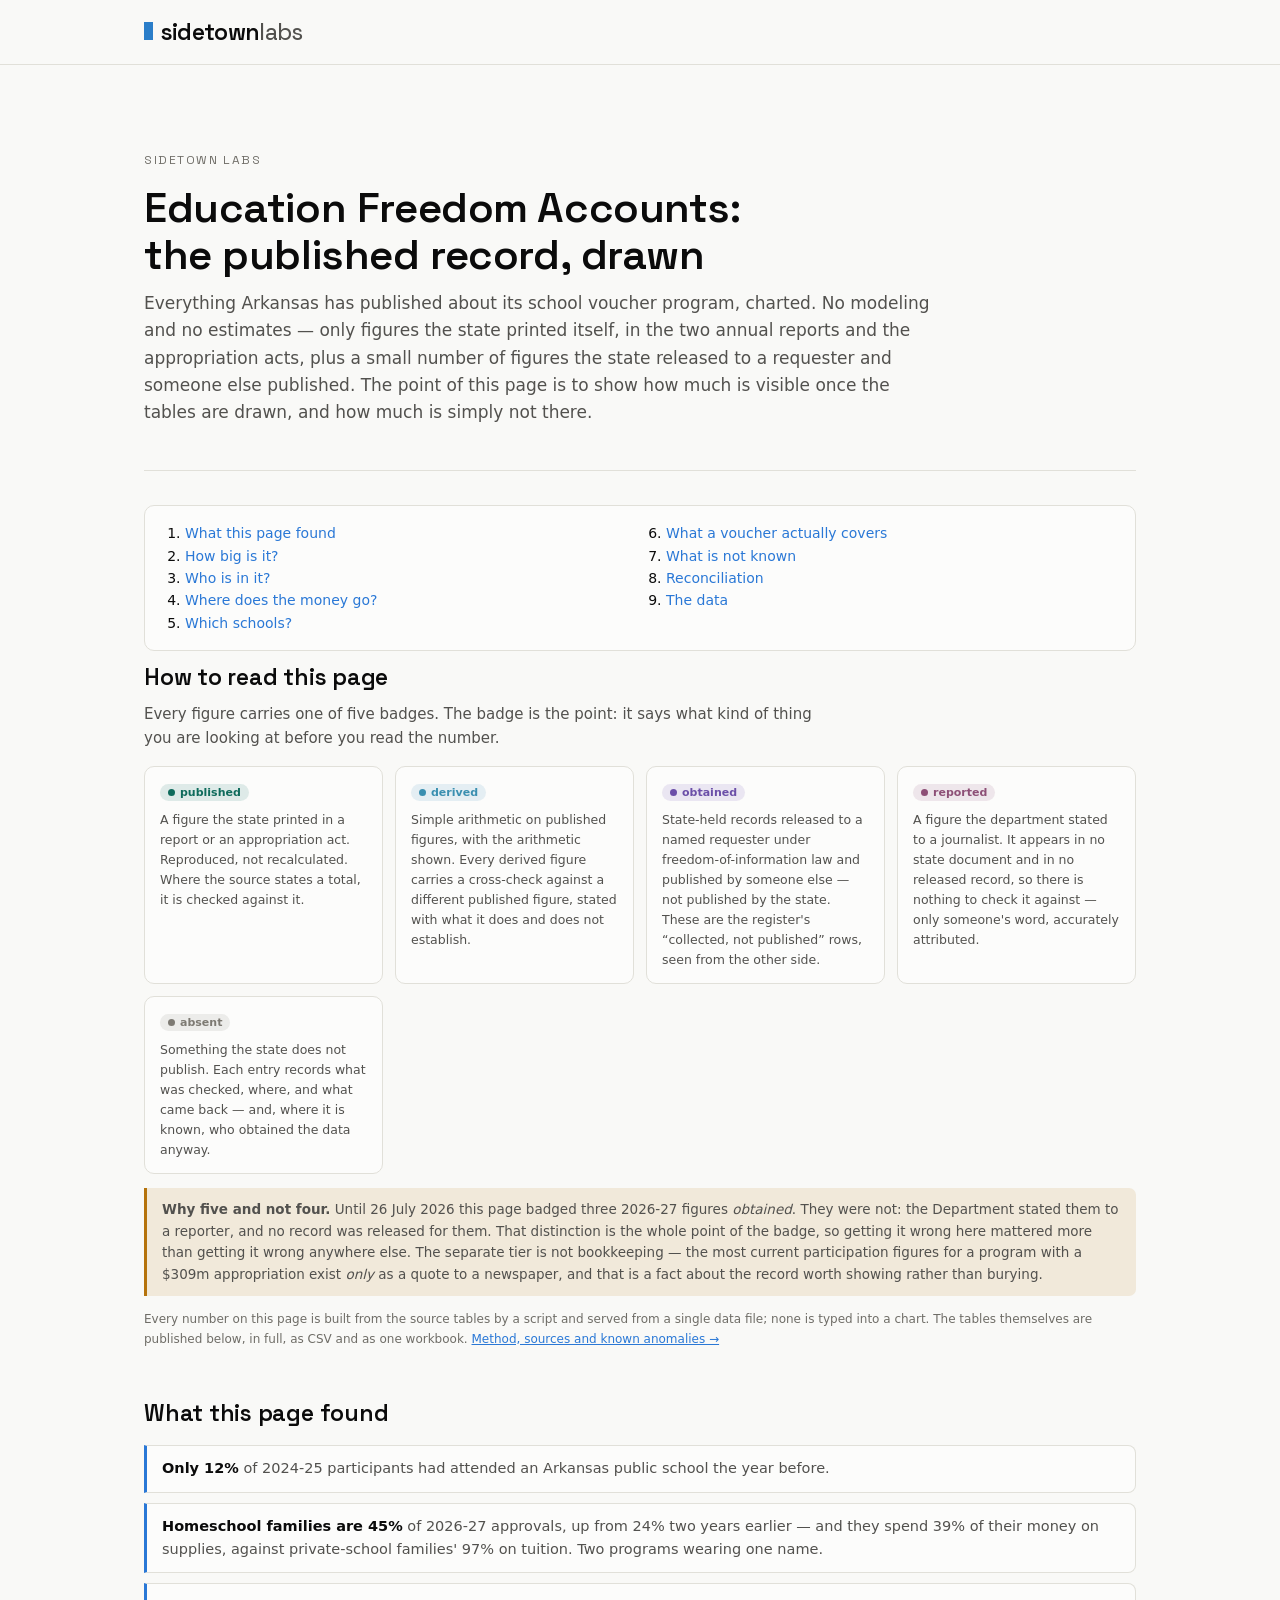
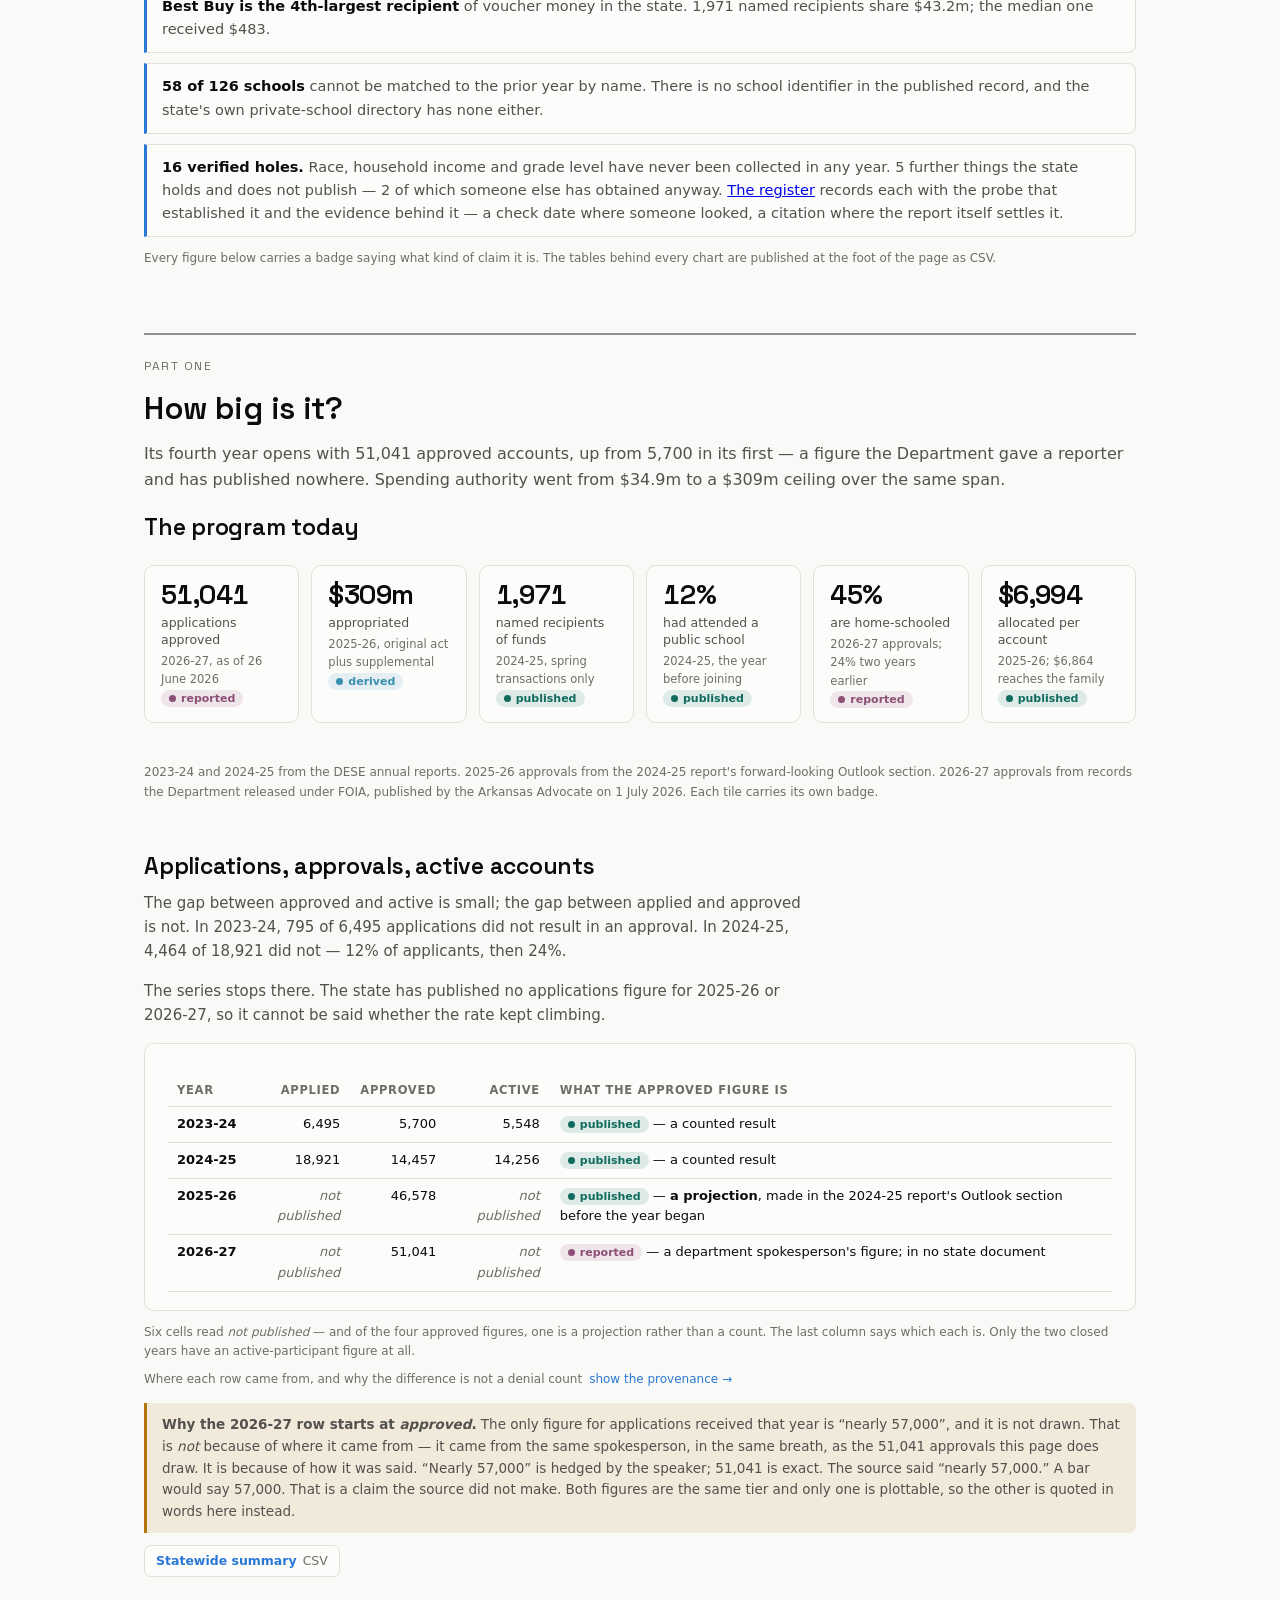
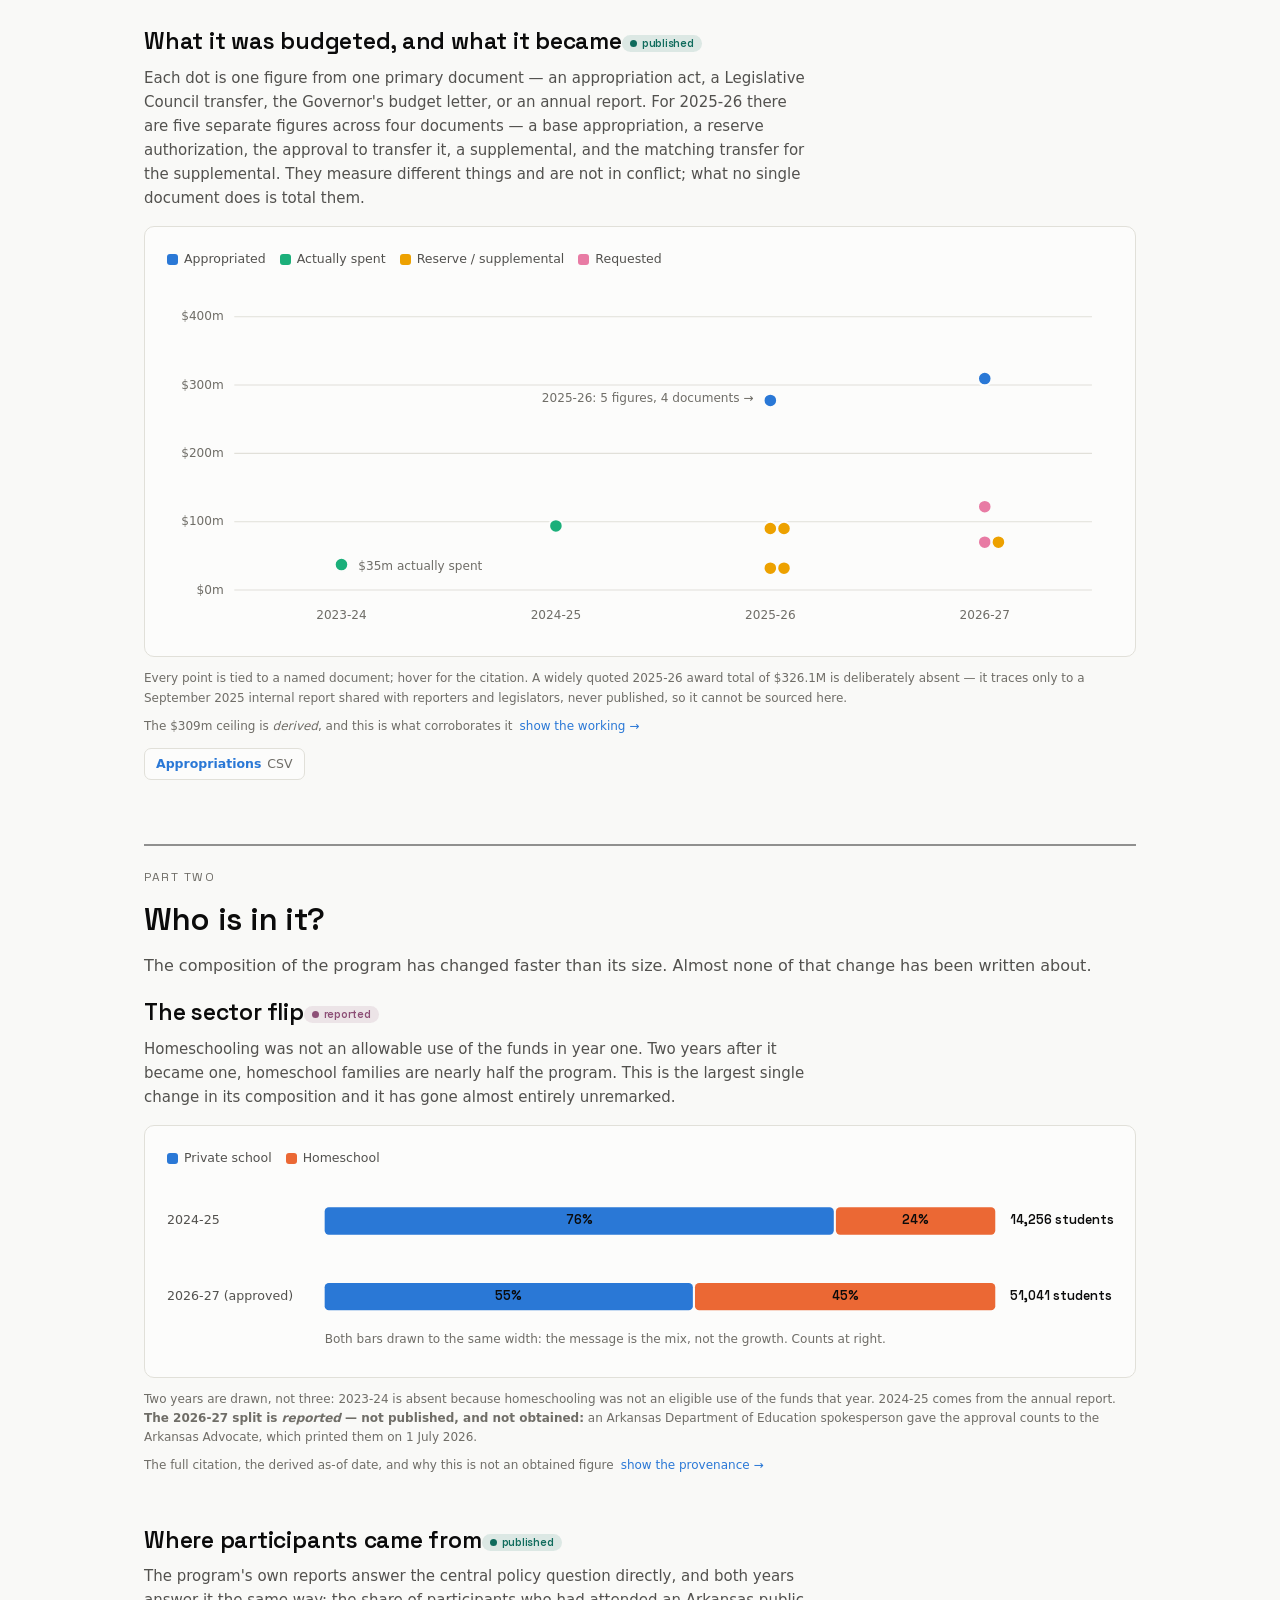
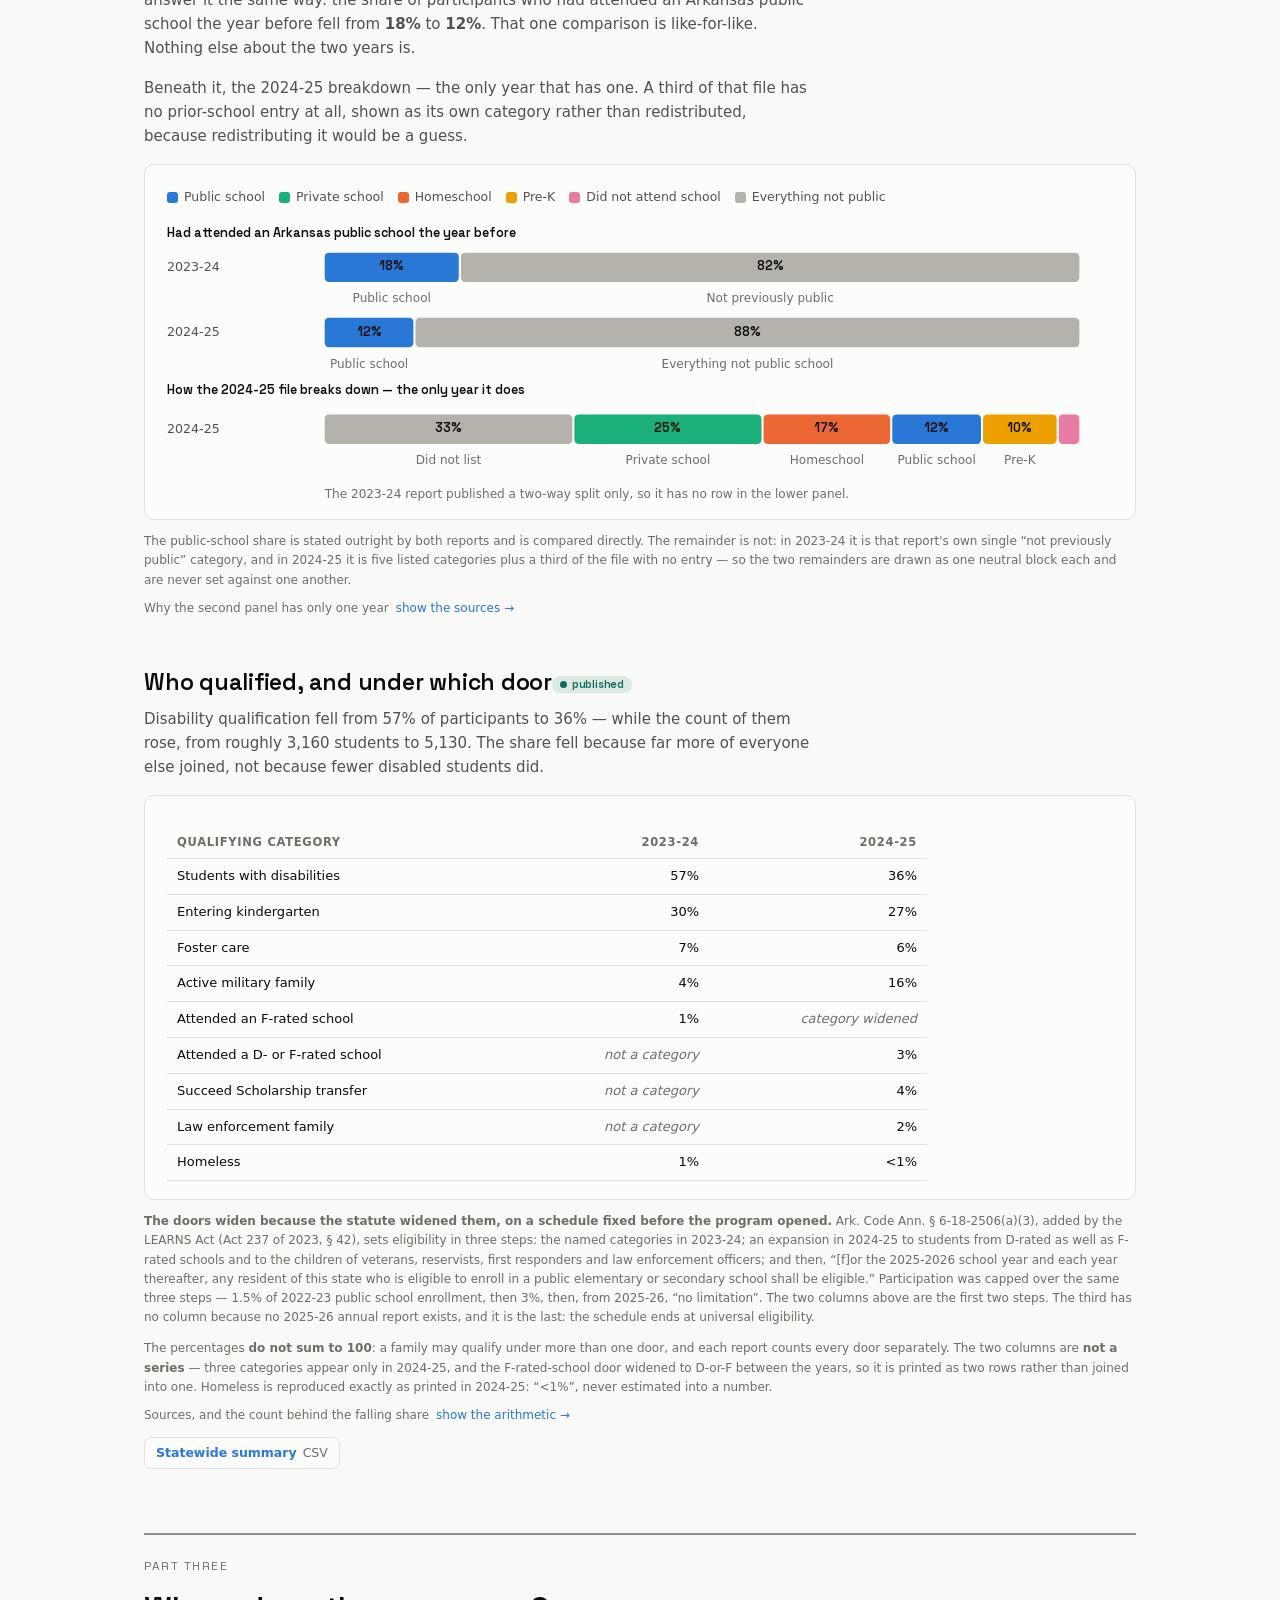
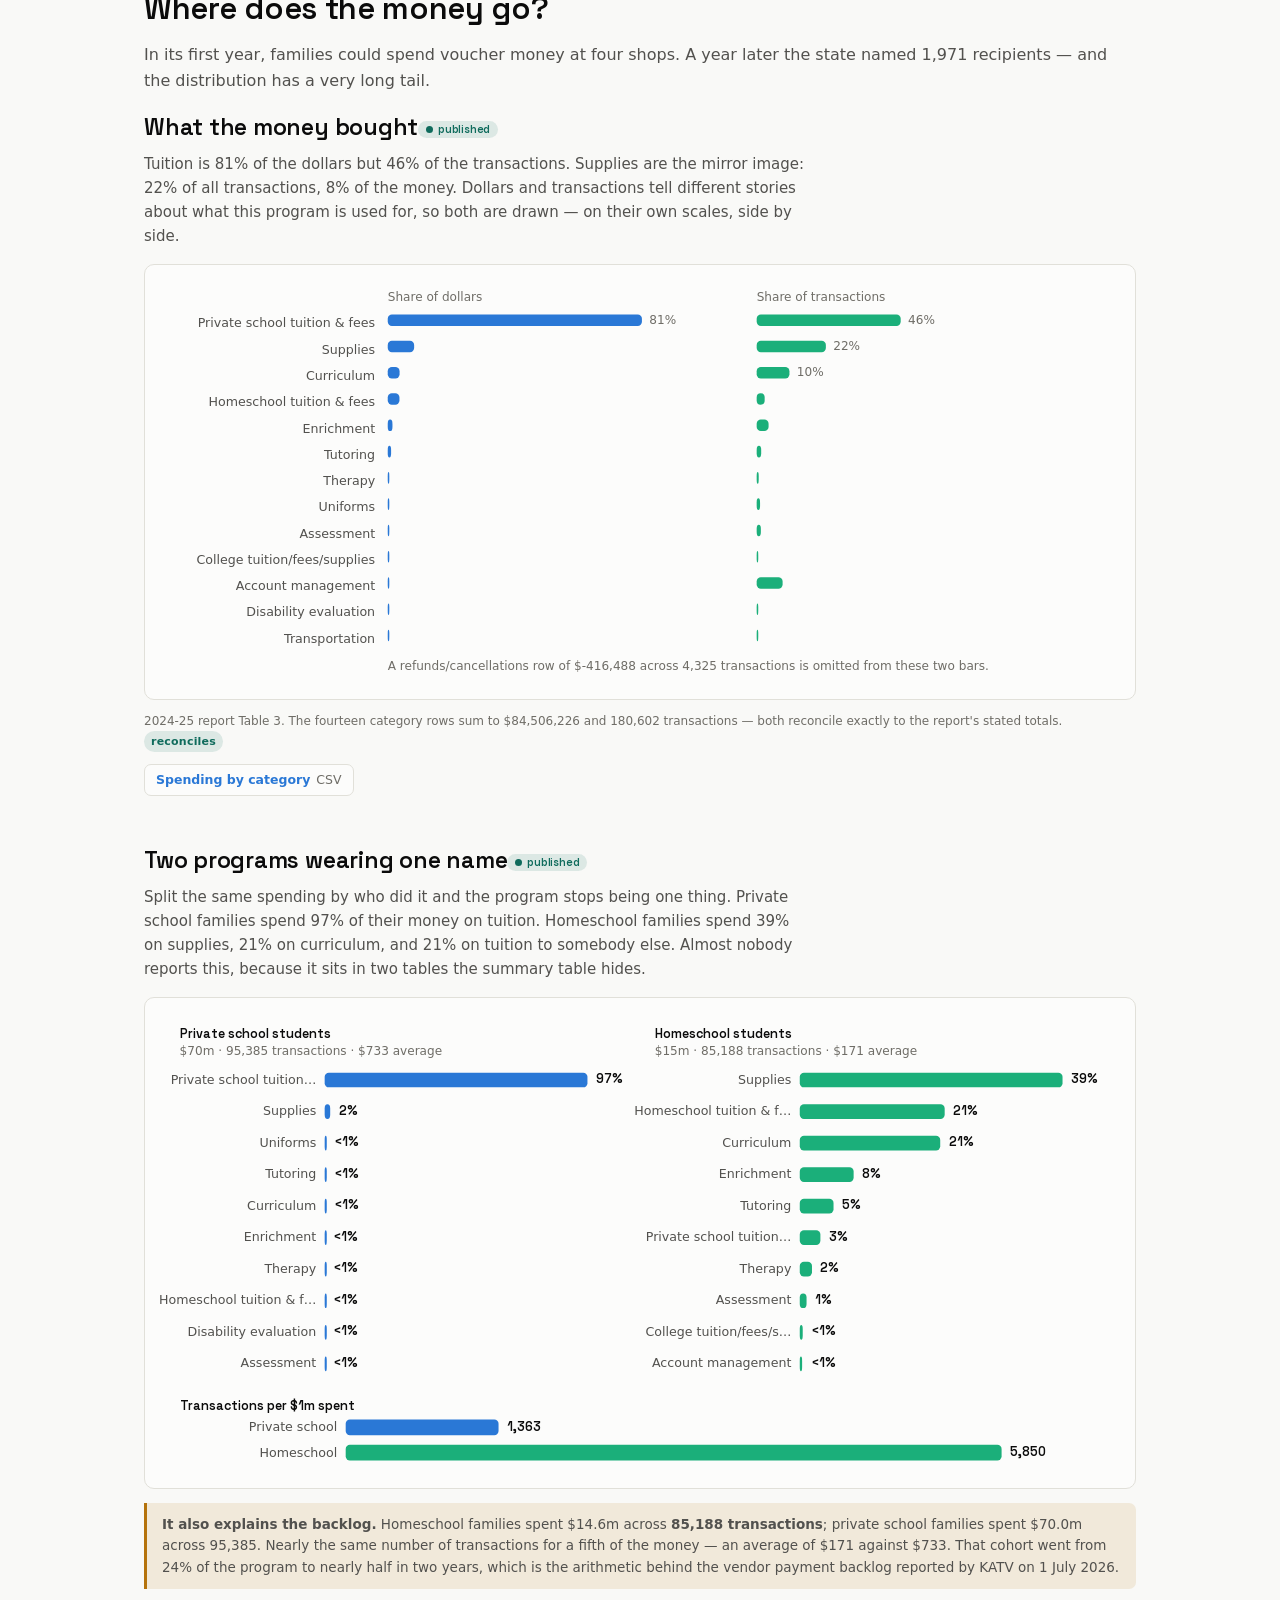
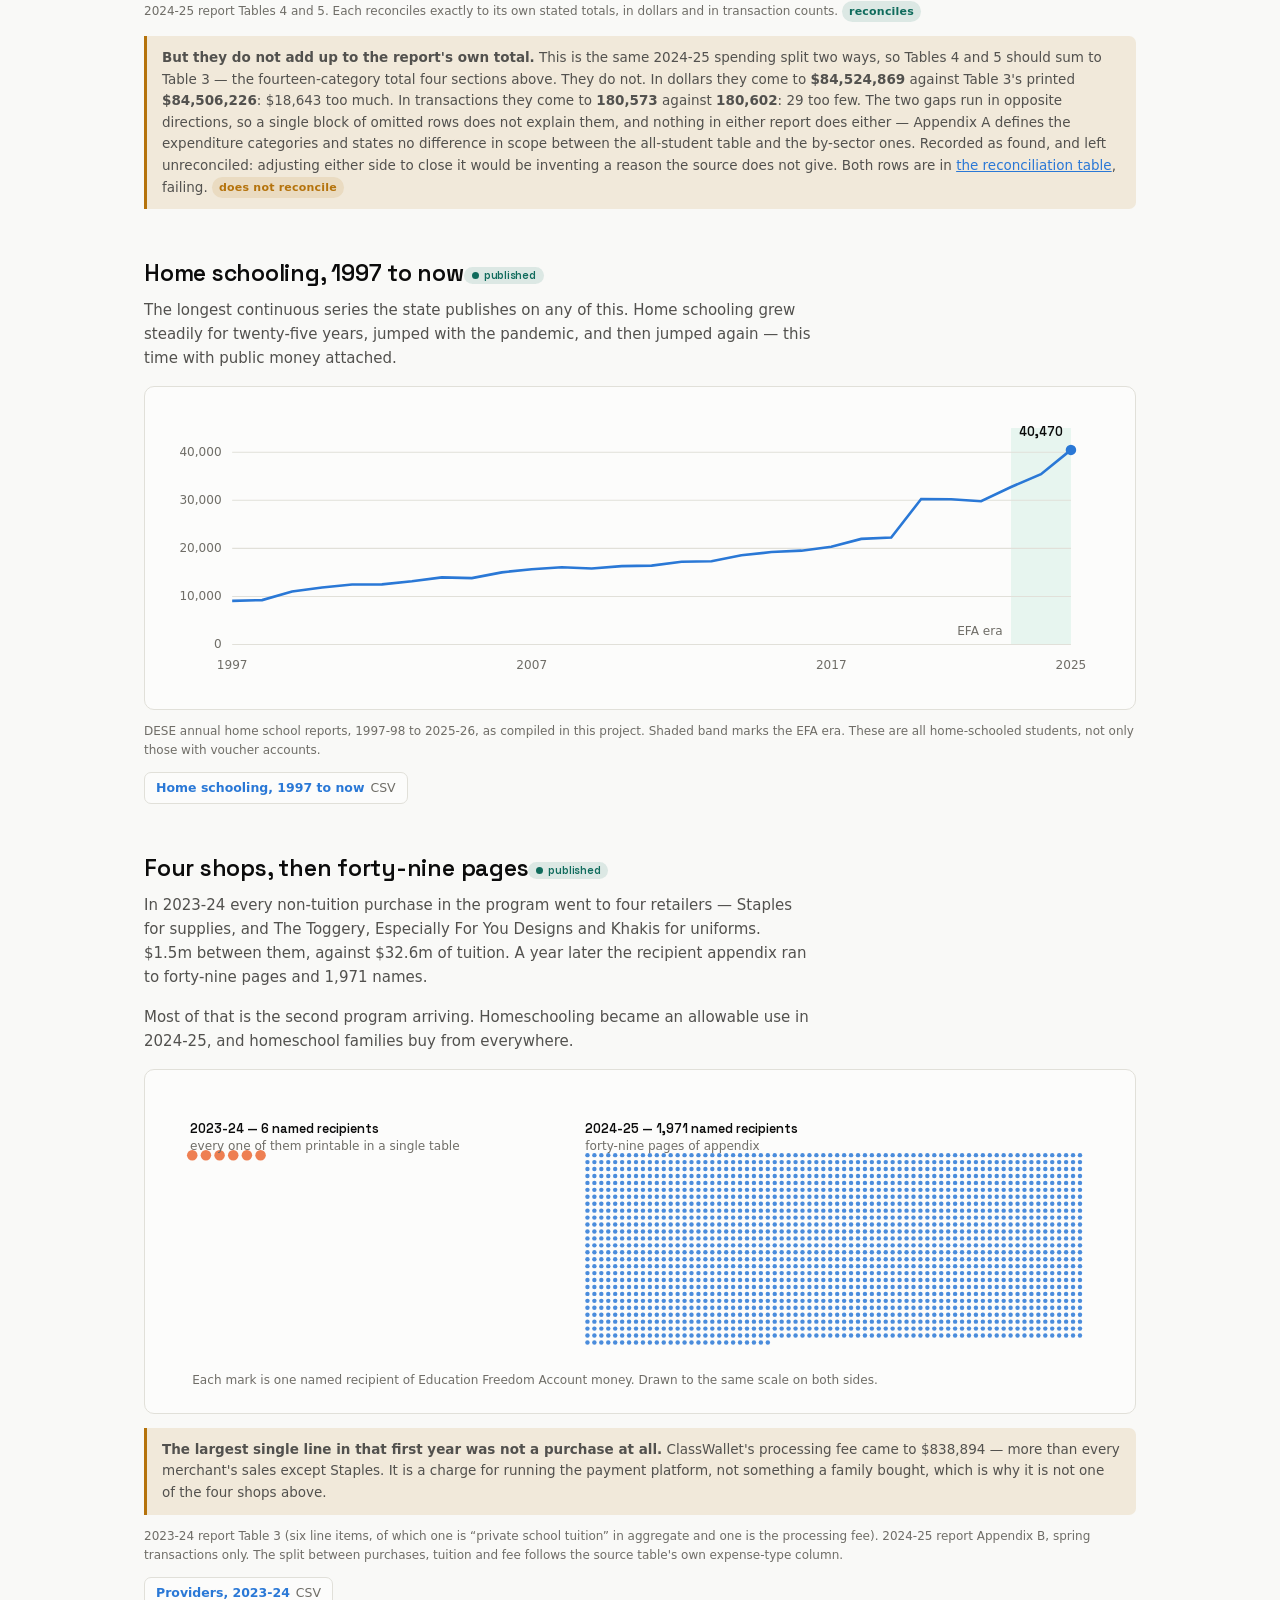
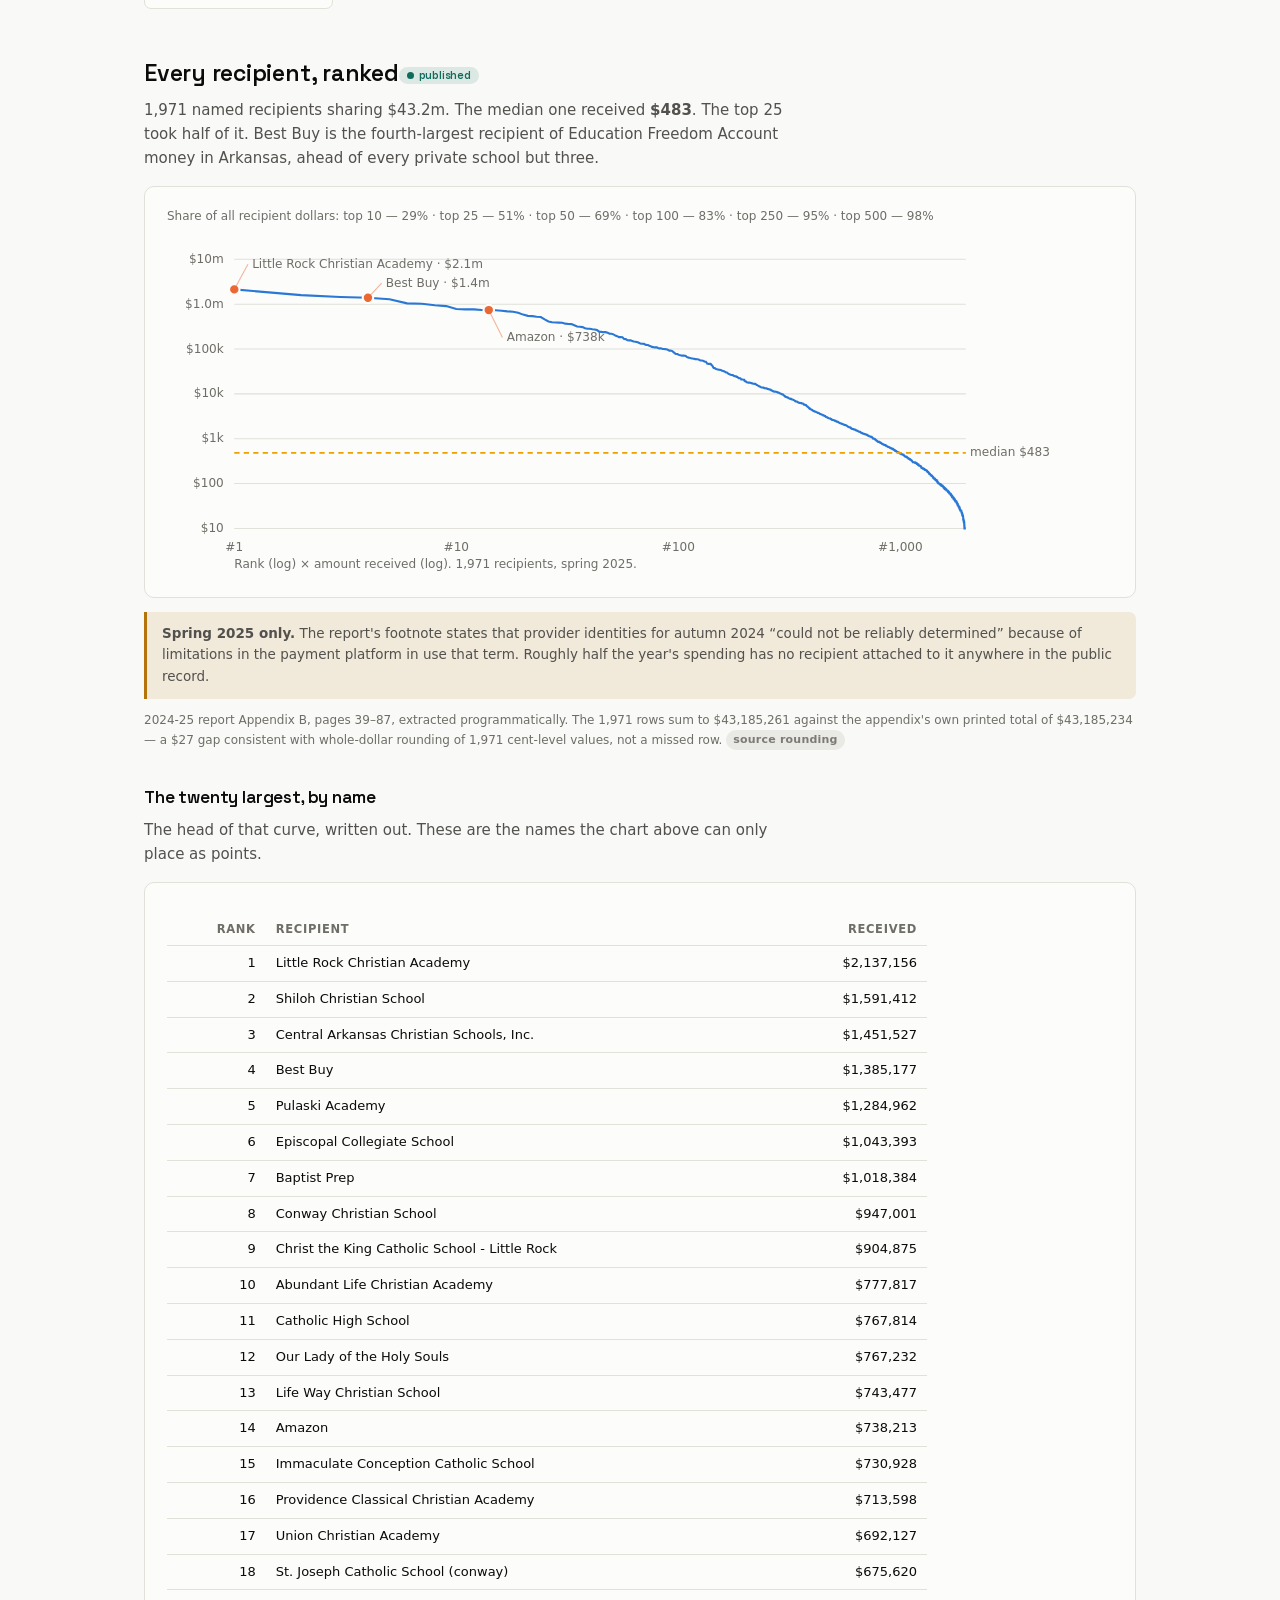
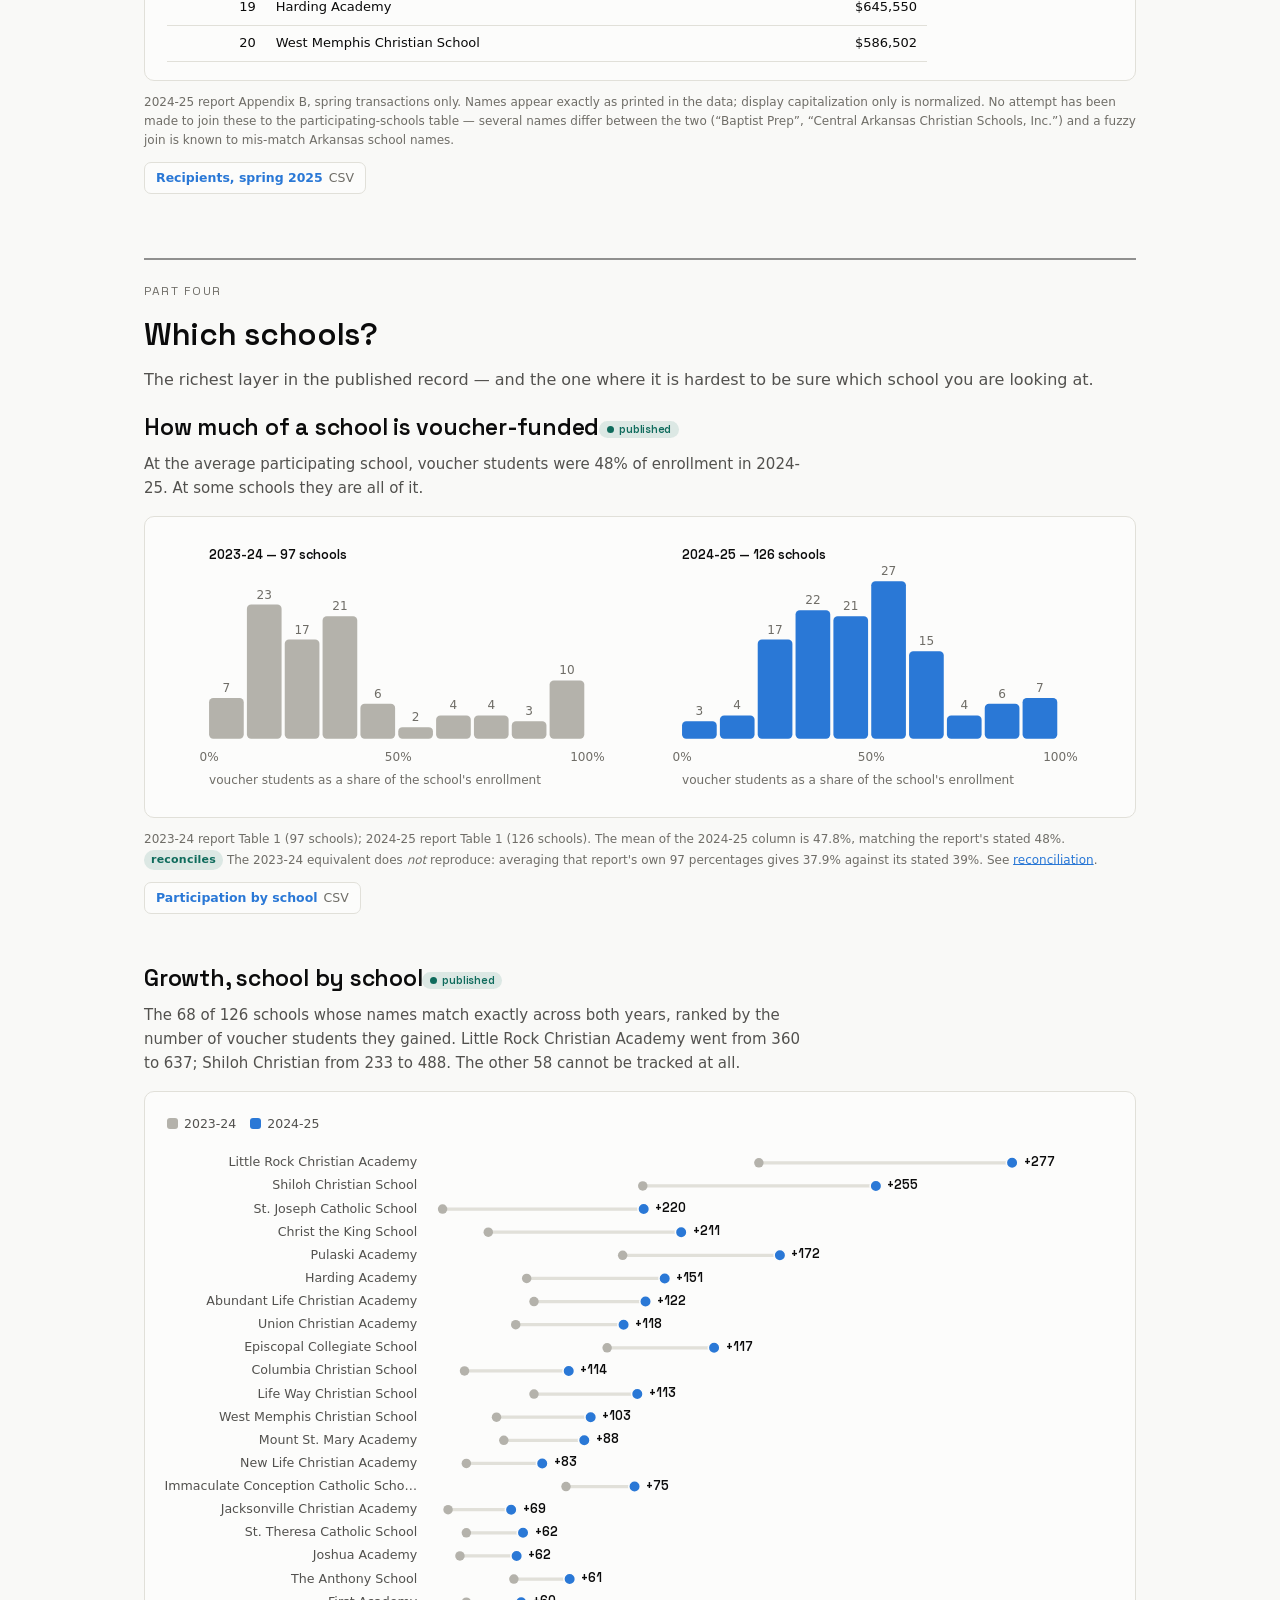
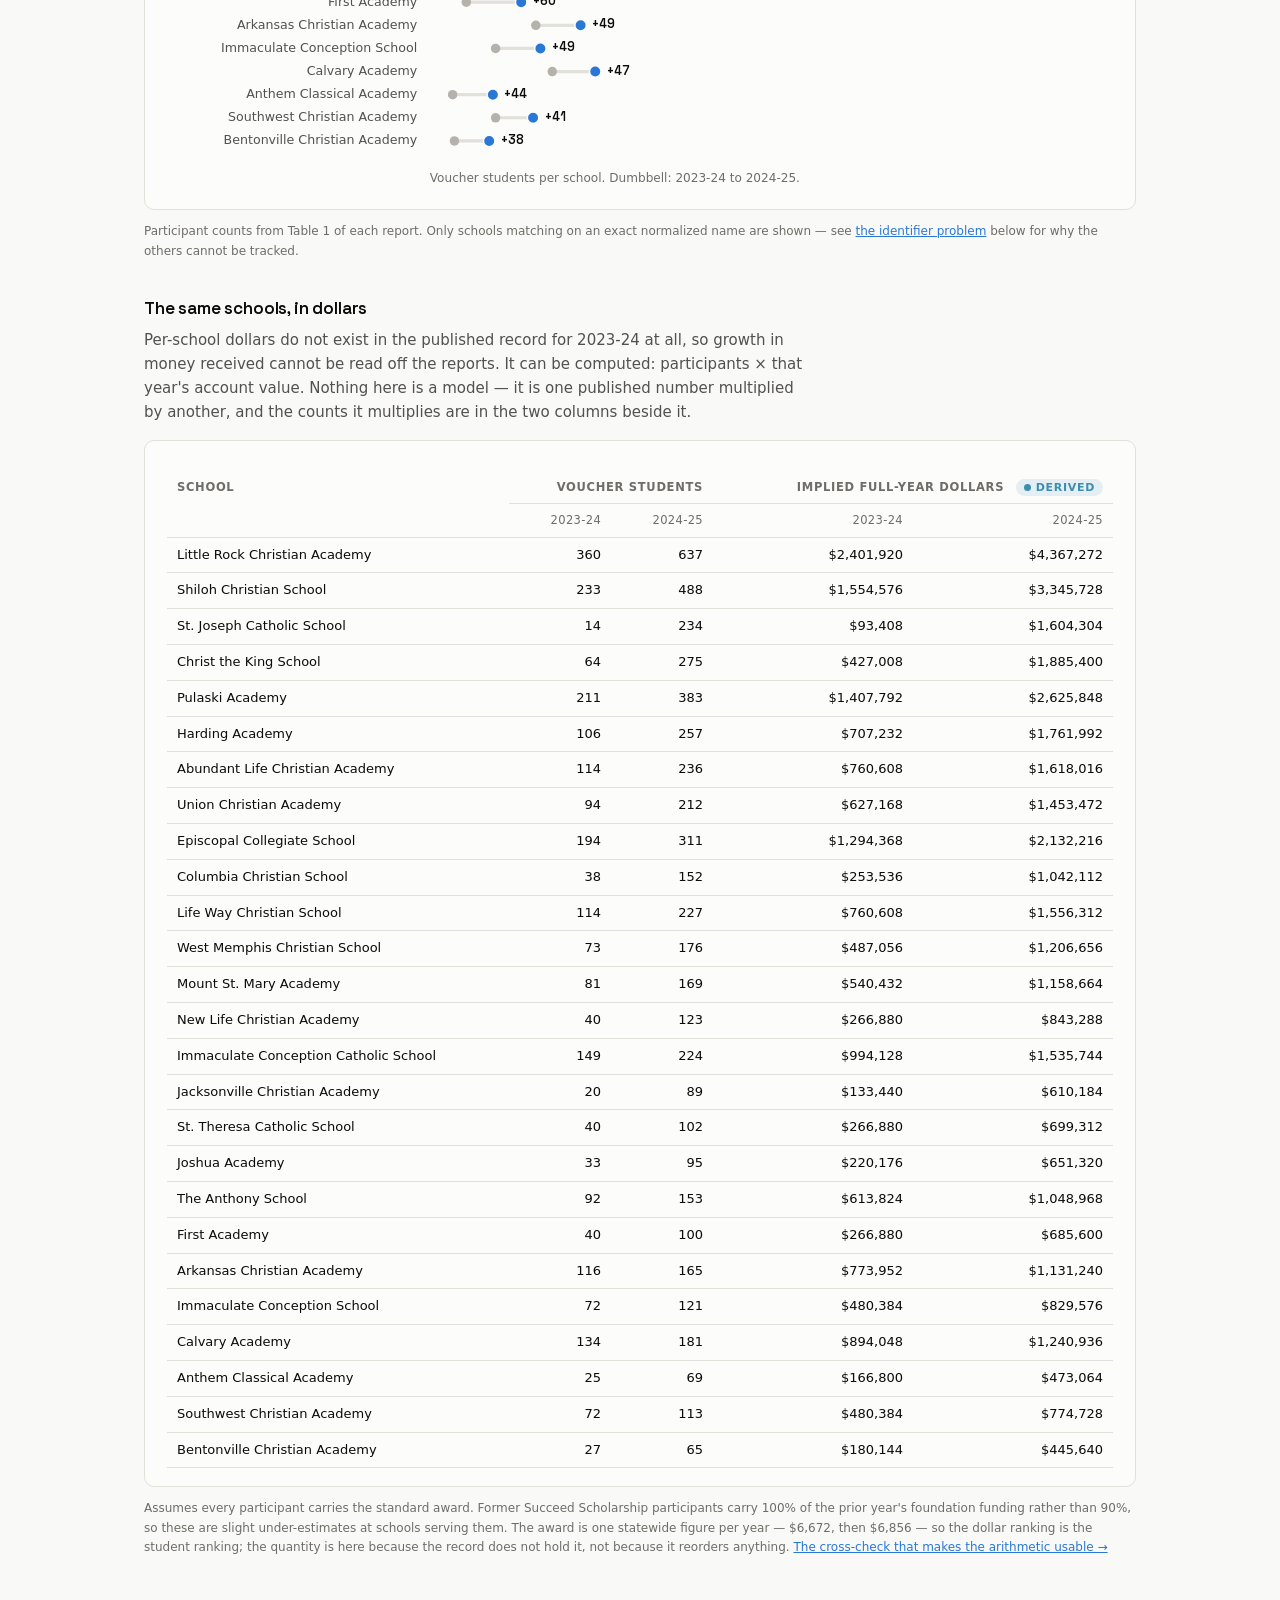
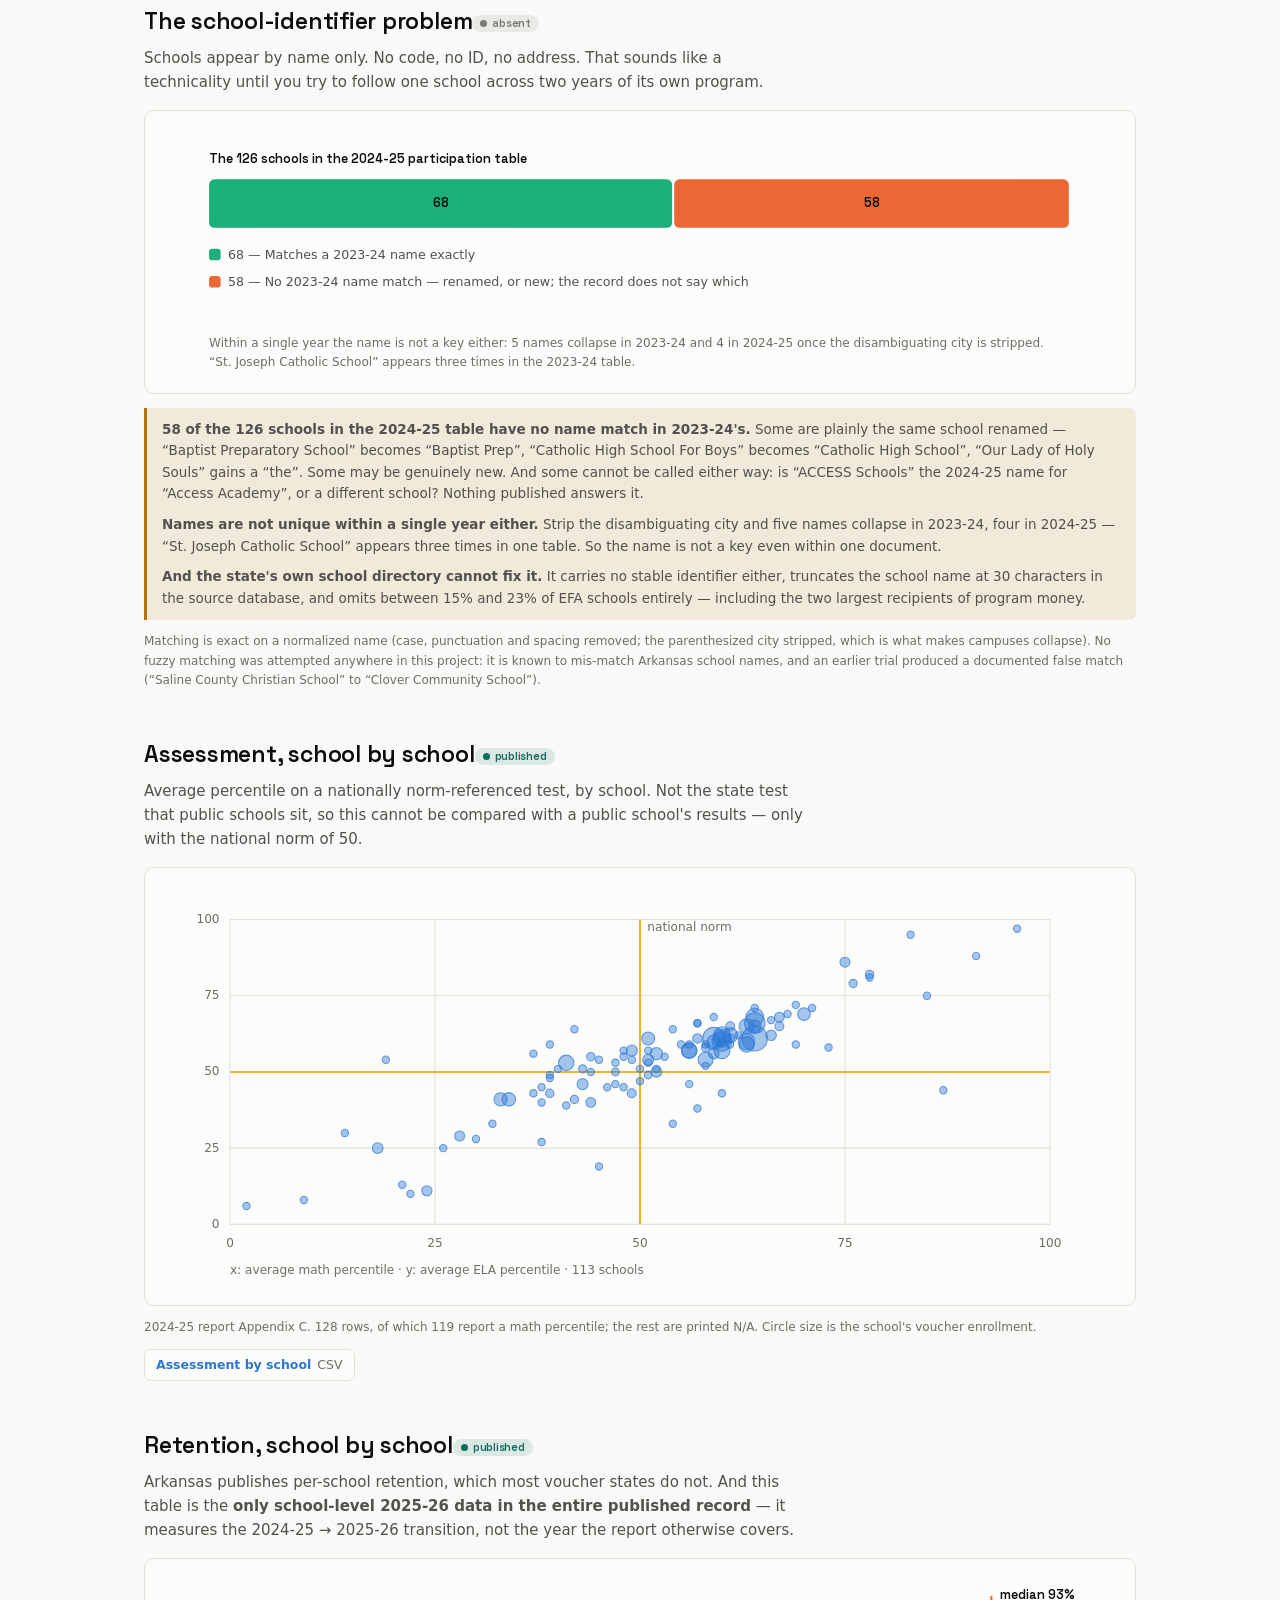
==== commit 9e716ea6: "Sync public surface with private source Private commits newly included:   7c608dc efa site (S41): th" ====
--- a/index.html
+++ b/index.html
@@ -49,6 +49,7 @@
     <li><a href="#tuition">What a voucher actually covers</a></li>
     <li><a href="#p5">What is not known</a></li>
     <li><a href="#recon">Reconciliation</a></li>
+    <li><a href="#data">The data</a></li>
   </ol>
 </nav>
 
@@ -62,7 +63,8 @@
       recalculated. Where the source states a total, it is checked against it.</p></div>
     <div><span class="verify-badge" data-verify="derived"><span class="verify-dot"></span>derived</span>
       <p>Simple arithmetic on published figures, with the arithmetic shown. Every derived figure
-      carries an independent cross-check against a different published figure.</p></div>
+      carries a cross-check against a different published figure, stated with what it does and
+      does not establish.</p></div>
     <div><span class="verify-badge" data-verify="obtained"><span class="verify-dot"></span>obtained</span>
       <p>State-held records released to a named requester under freedom-of-information law and
       published by someone else &mdash; not published by the state. These are the register's
@@ -171,8 +173,12 @@
 <section id="money">
   <h2>What it was budgeted, and what it became<span class="verify-badge" data-verify="published"><span class="verify-dot"></span>published</span></h2>
   <p>Each dot is one figure from one primary document &mdash; an appropriation act, a Legislative
-  Council transfer, the Governor's budget letter, or an annual report. For 2025-26 there are five
-  of them, and they do not agree.</p>
+  Council transfer, the Governor's budget letter, or an annual report. For 2025-26 there are
+  <span data-efa="money_figures_36">five</span> separate figures across
+  <span data-efa="money_docs_36">four</span> documents &mdash; a base appropriation, a reserve
+  authorization, the approval to transfer it, a supplemental, and the matching transfer for the
+  supplemental. They measure different things and are not in conflict; what no single document
+  does is total them.</p>
   <div class="card">
     <div class="legend">
       <span class="key"><i class="sw" style="background:var(--cat-1)"></i>Appropriated</span>
@@ -186,6 +192,29 @@
   quoted 2025-26 award total of $326.1M is deliberately absent &mdash; it traces only to a
   September 2025 internal report shared with reporters and legislators, never published, so it
   cannot be sourced here.</p>
+  <details class="srcnote">
+    <summary>The $309m ceiling is <em>derived</em>, and this is what corroborates
+      it<span class="hint hint-shut">show the working &rarr;</span><span
+      class="hint hint-open">hide</span></summary>
+    <p class="srcline">No single document prints it. It is the base appropriation
+    (<span data-efa="approp_base_36">$277,487,318</span>, Act 1010 of 2025 &sect;&nbsp;24) plus the
+    temporary increase the Legislative Council approved on 16 January 2026
+    (<span data-efa="approp_supp_36">$32,000,000</span>, ALC-PEER Exhibit F.11 items A.1 and C.1),
+    giving <span data-efa="approp_ceiling_exact">$309,487,318</span>. Both inputs are published and
+    the addition is shown, which is what the <em>derived</em> badge means. The PEER exhibit itself
+    lists only the $32,000,000; it never states the resulting ceiling.</p>
+    <p class="srcline"><strong>The corroboration:</strong> the enacted <em>next</em> year's base
+    appropriation &mdash; Act 156 of the 2026 Fiscal Session (HB1005), &sect;&nbsp;23 &mdash; is
+    <span data-efa="approp_37_exact">$309,487,318</span>, the same figure to the dollar.</p>
+    <p class="srcline"><strong>What that does and does not establish.</strong> It is
+    <em>not</em> an independent verification of the arithmetic: the legislature appears to have set
+    2026-27's base at the level 2025-26 finished on, so the two figures may be equal for a
+    structural reason rather than because two sources arrived at it separately. What it does
+    establish is that <span data-efa="approp_ceiling_exact">$309,487,318</span> is a figure the
+    state itself has enacted for this program, and that the sum computed here matches the level the
+    next appropriation was written to &mdash; which is the strongest claim the record supports, and
+    weaker than the two cross-checks behind the implied per-school dollars.</p>
+  </details>
   <div class="downloads" data-downloads="efa-appropriations.csv"></div>
 </section>
 
--- a/app.css
+++ b/app.css
@@ -29,7 +29,7 @@
   --page-plane:     #f9f9f7;
   --text-primary:   #0b0b0b;
   --text-secondary: #52514e;
-  --text-muted:     #898781;
+  --text-muted:     #6f6d67;
   --gridline:       #e1e0d9;
   --border:         rgba(11,11,11,0.44);
   --link:           #2a78d6;
@@ -148,10 +148,16 @@
   }
 }
 
-/* Respect a reader's data-theme override the same way the Artifact/enrollment
-   conventions do -- explicit toggle wins over the OS preference in both
-   directions. (Present for parity; the static site itself ships no toggle
-   today, but any future one will Just Work.) */
+/* Set color-scheme from an explicit data-theme override, so form controls and
+   scrollbars follow it. NOTE: this is all these rules do -- the ~30 color
+   tokens above are declared once at :root and once inside the
+   prefers-color-scheme media query, and nothing here overrides them. A reader
+   who sets data-theme="dark" under a light OS preference gets dark form
+   controls on a light page.
+   A real toggle would need the dark token block duplicated under
+   :root[data-theme="dark"]; that has not been done, and it is not free --
+   spot_check family E asserts the shared token block is byte-identical across
+   all three sites, so it would have to land in all of them at once. */
 :root[data-theme="light"] { color-scheme: light; }
 :root[data-theme="dark"]  { color-scheme: dark; }
 
@@ -676,7 +682,10 @@
 
 /* Register: the count-by-kind chips carry the distribution, which is the
    finding; each probe collapses to one line beneath them. */
-.reg-summary { display: flex; flex-wrap: wrap; gap: 7px; margin: 0 0 4px; max-width: none; }
+.reg-summary { display: flex; flex-wrap: wrap; align-items: center; gap: 7px; margin: 0 0 4px; max-width: none; }
+/* The vintage of the count-by-kind chips. Deliberately not a chip: it dates
+   them rather than being one of them. */
+.reg-summary .reg-asof { color: var(--text-muted); font-size: 12px; }
 details.regrow { border-bottom: 1px solid var(--gridline); padding: 9px 2px; }
 details.regrow:last-child { border-bottom: 0; }
 details.regrow > summary {
